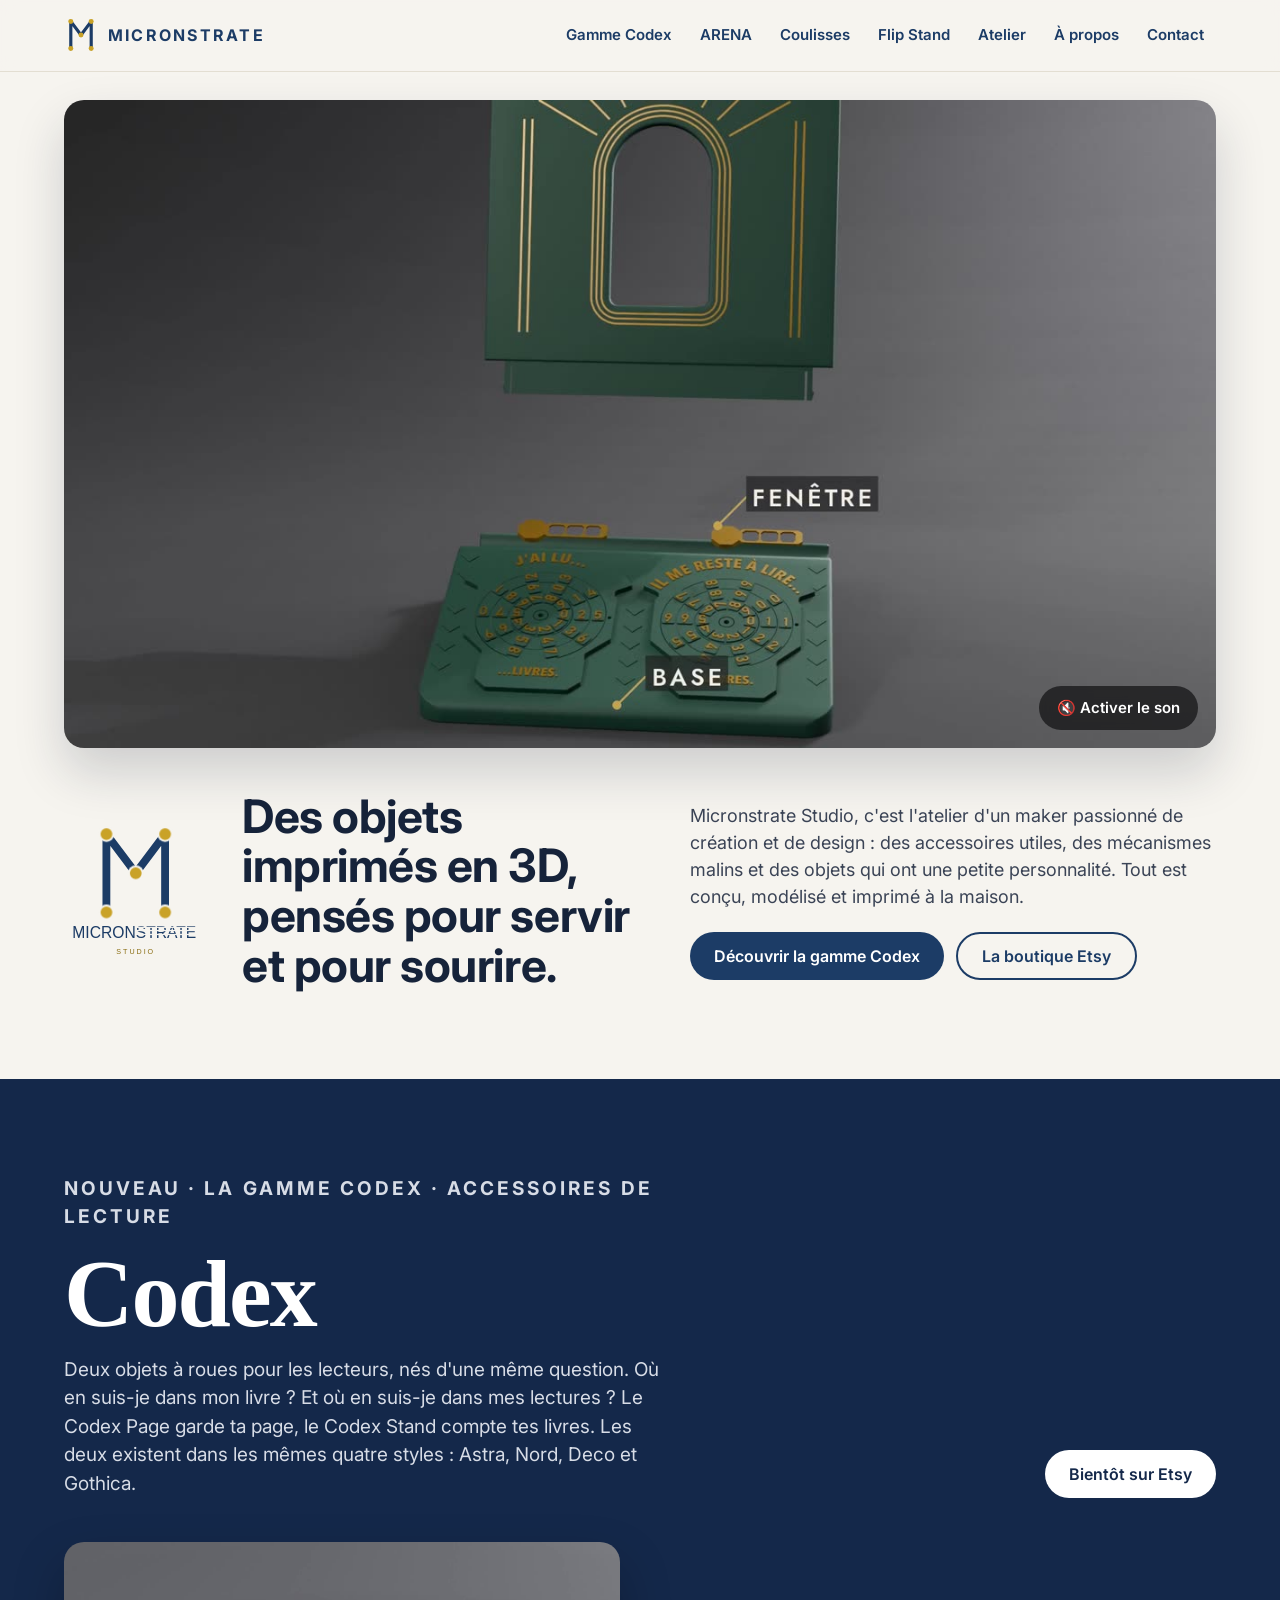
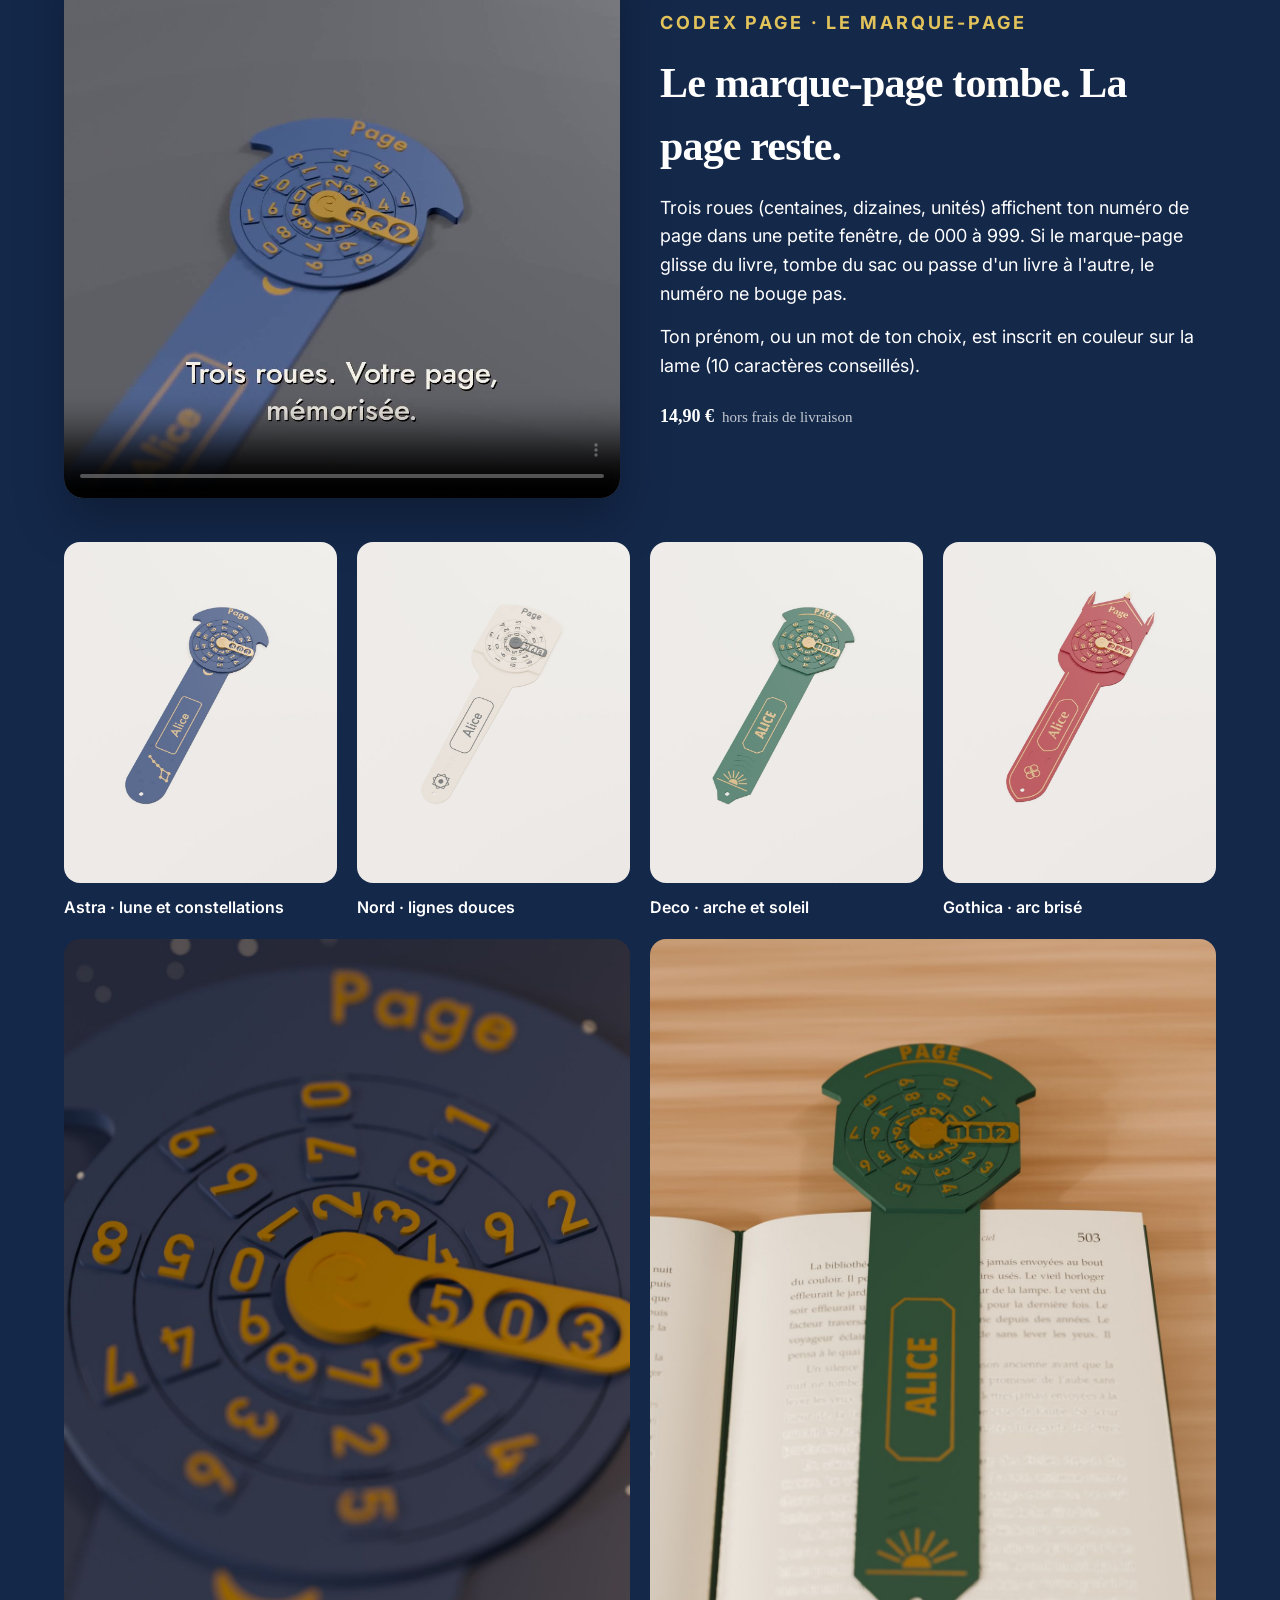
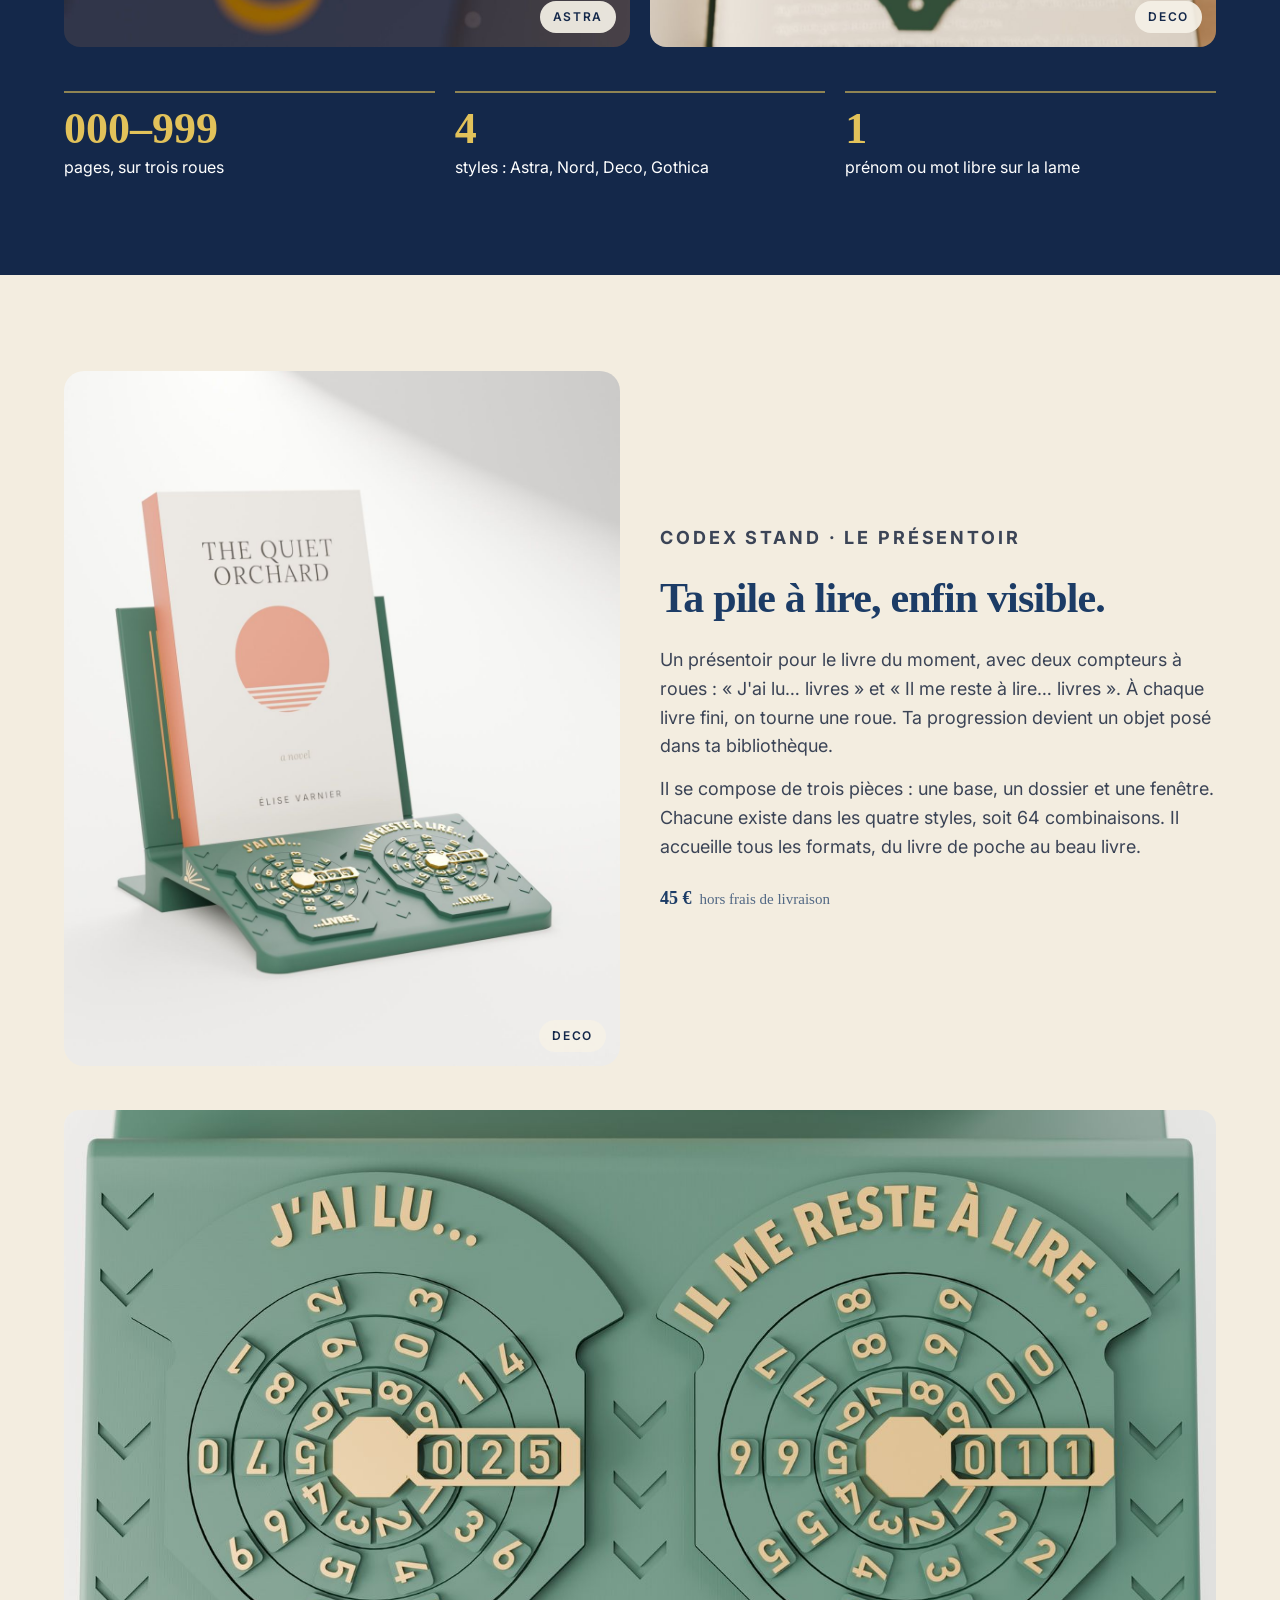
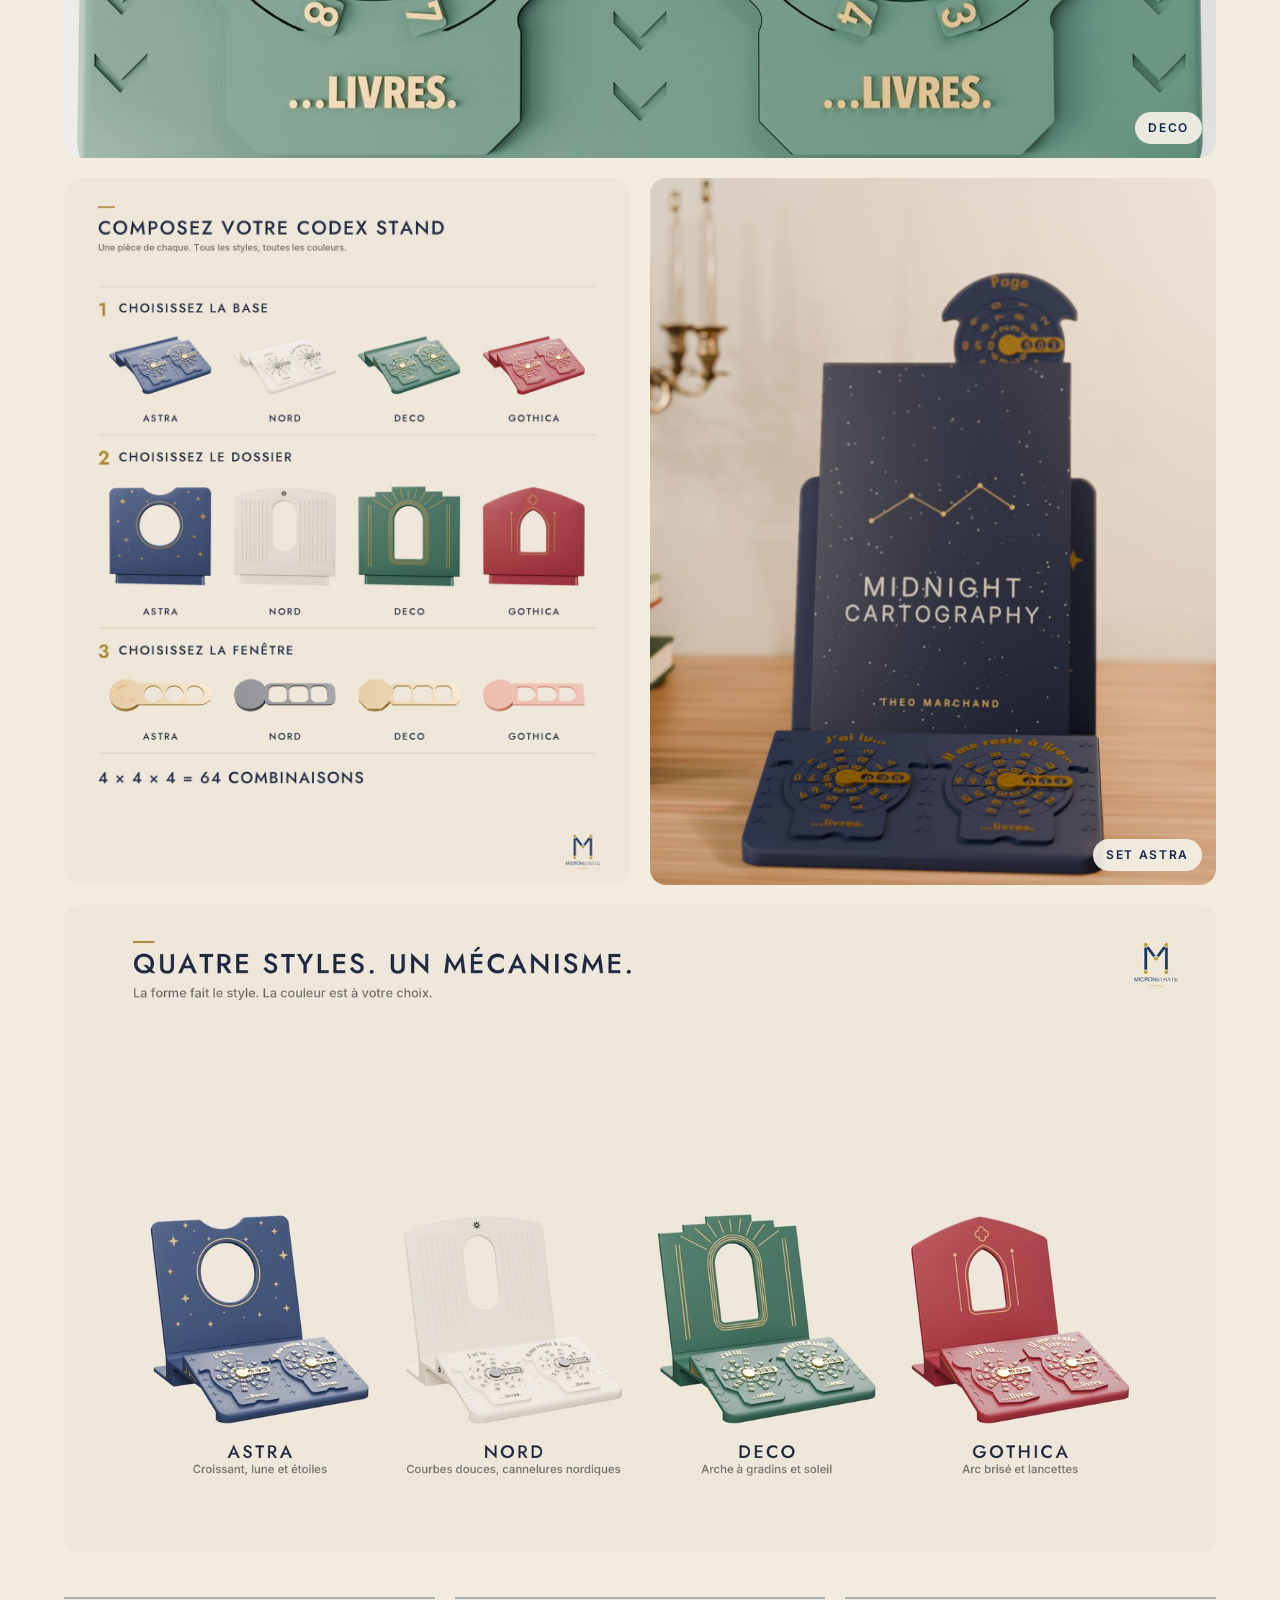
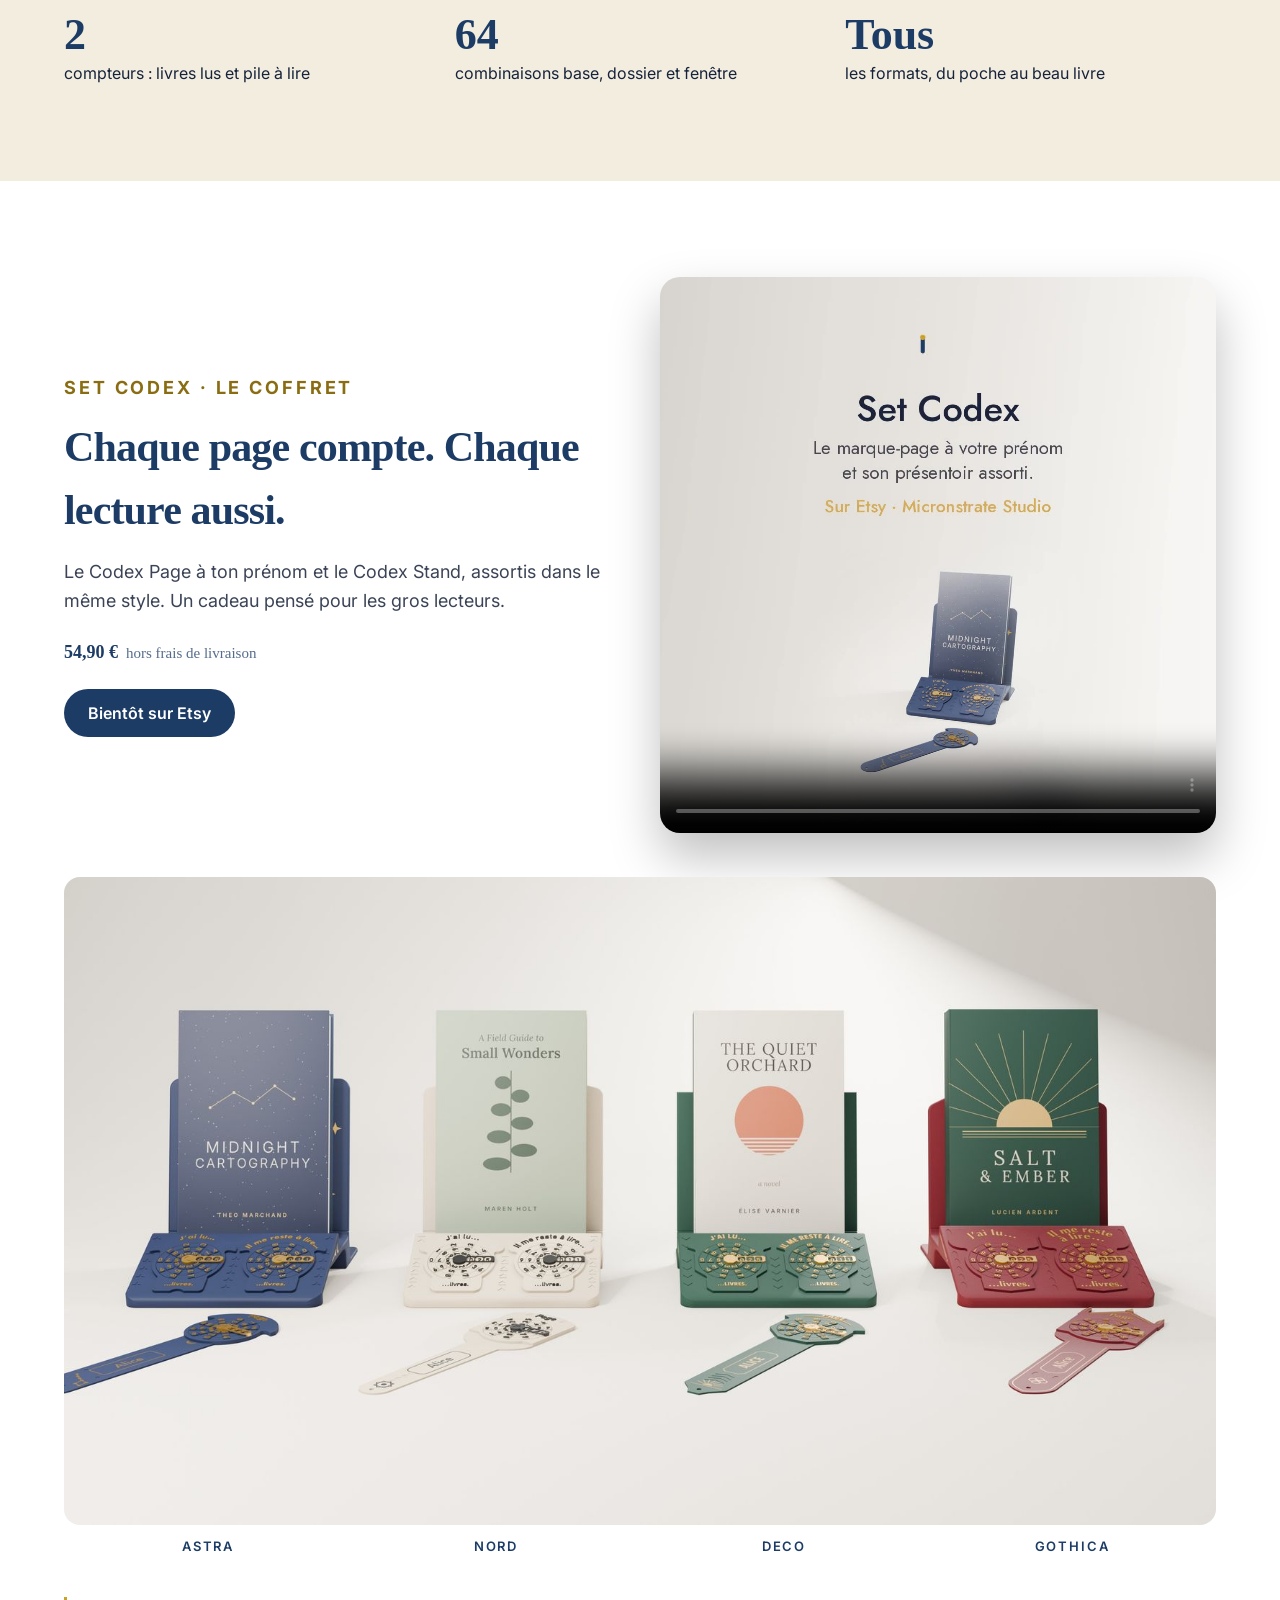
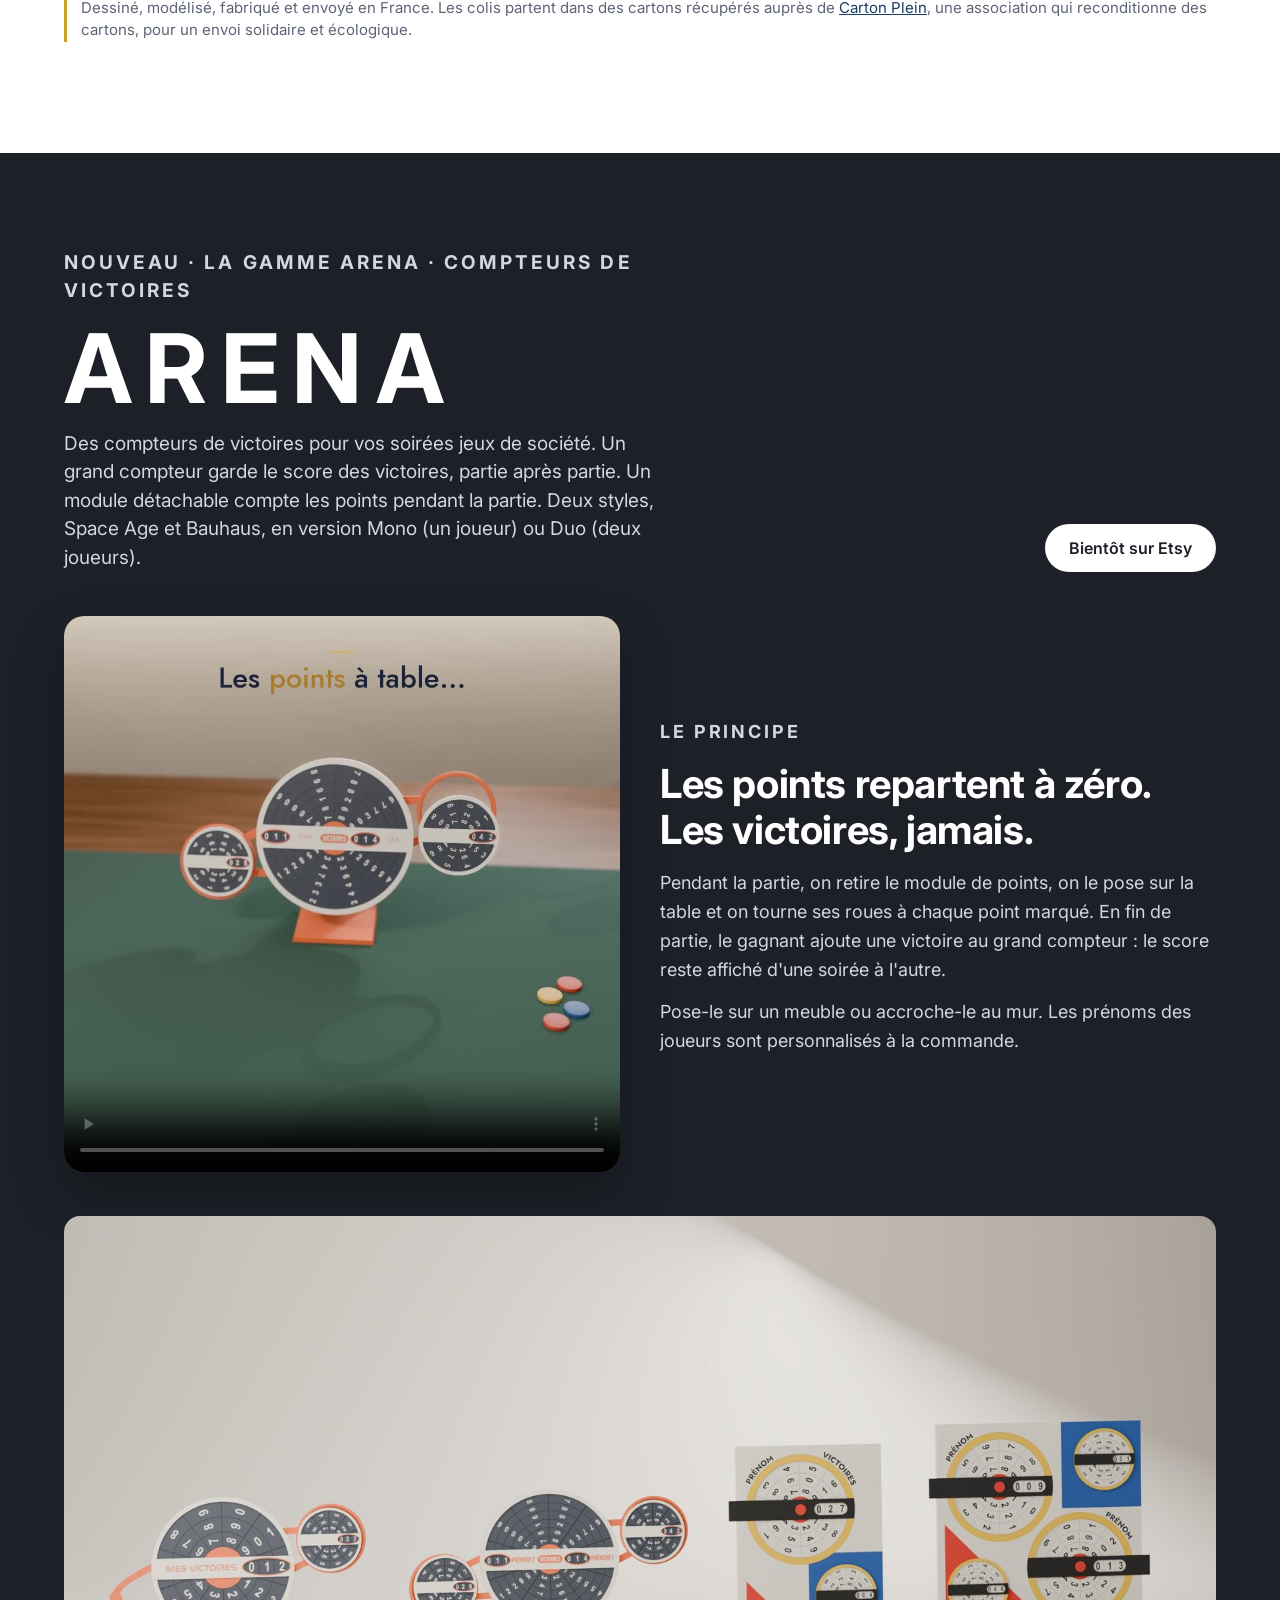
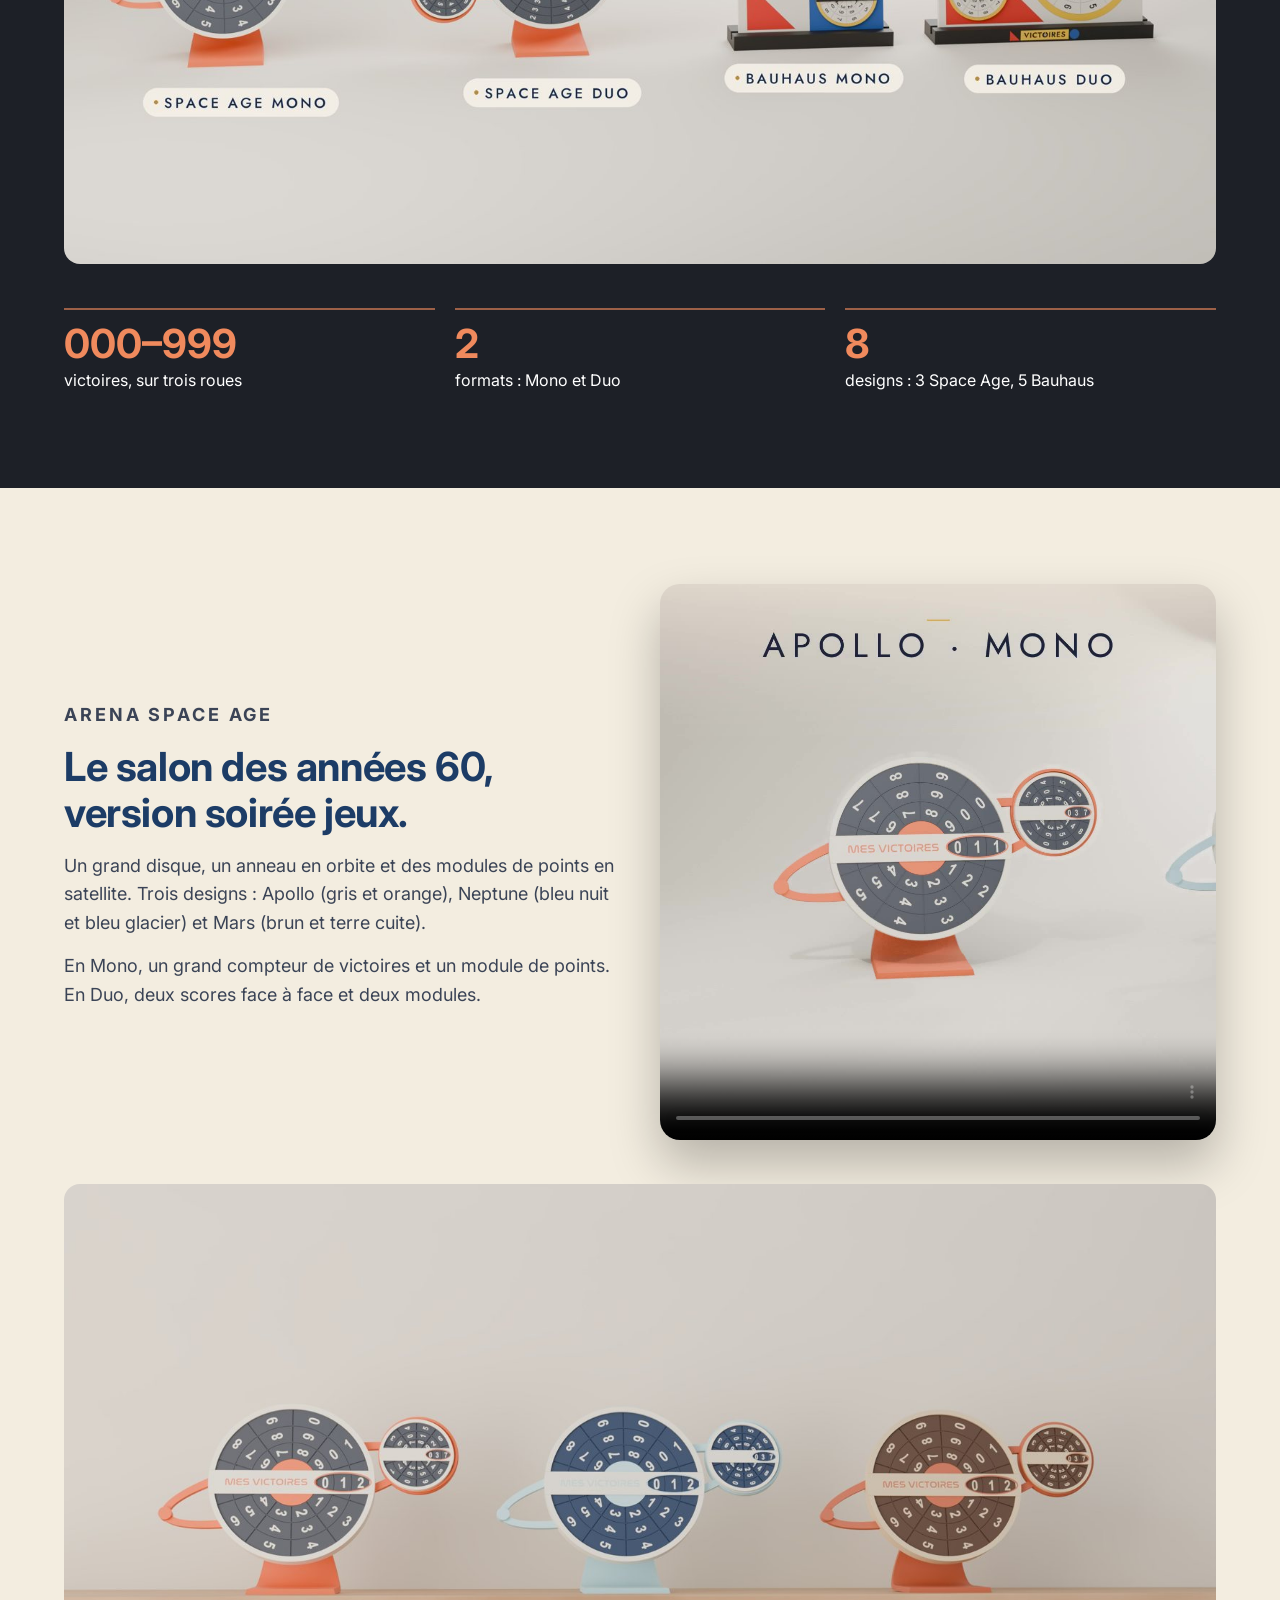
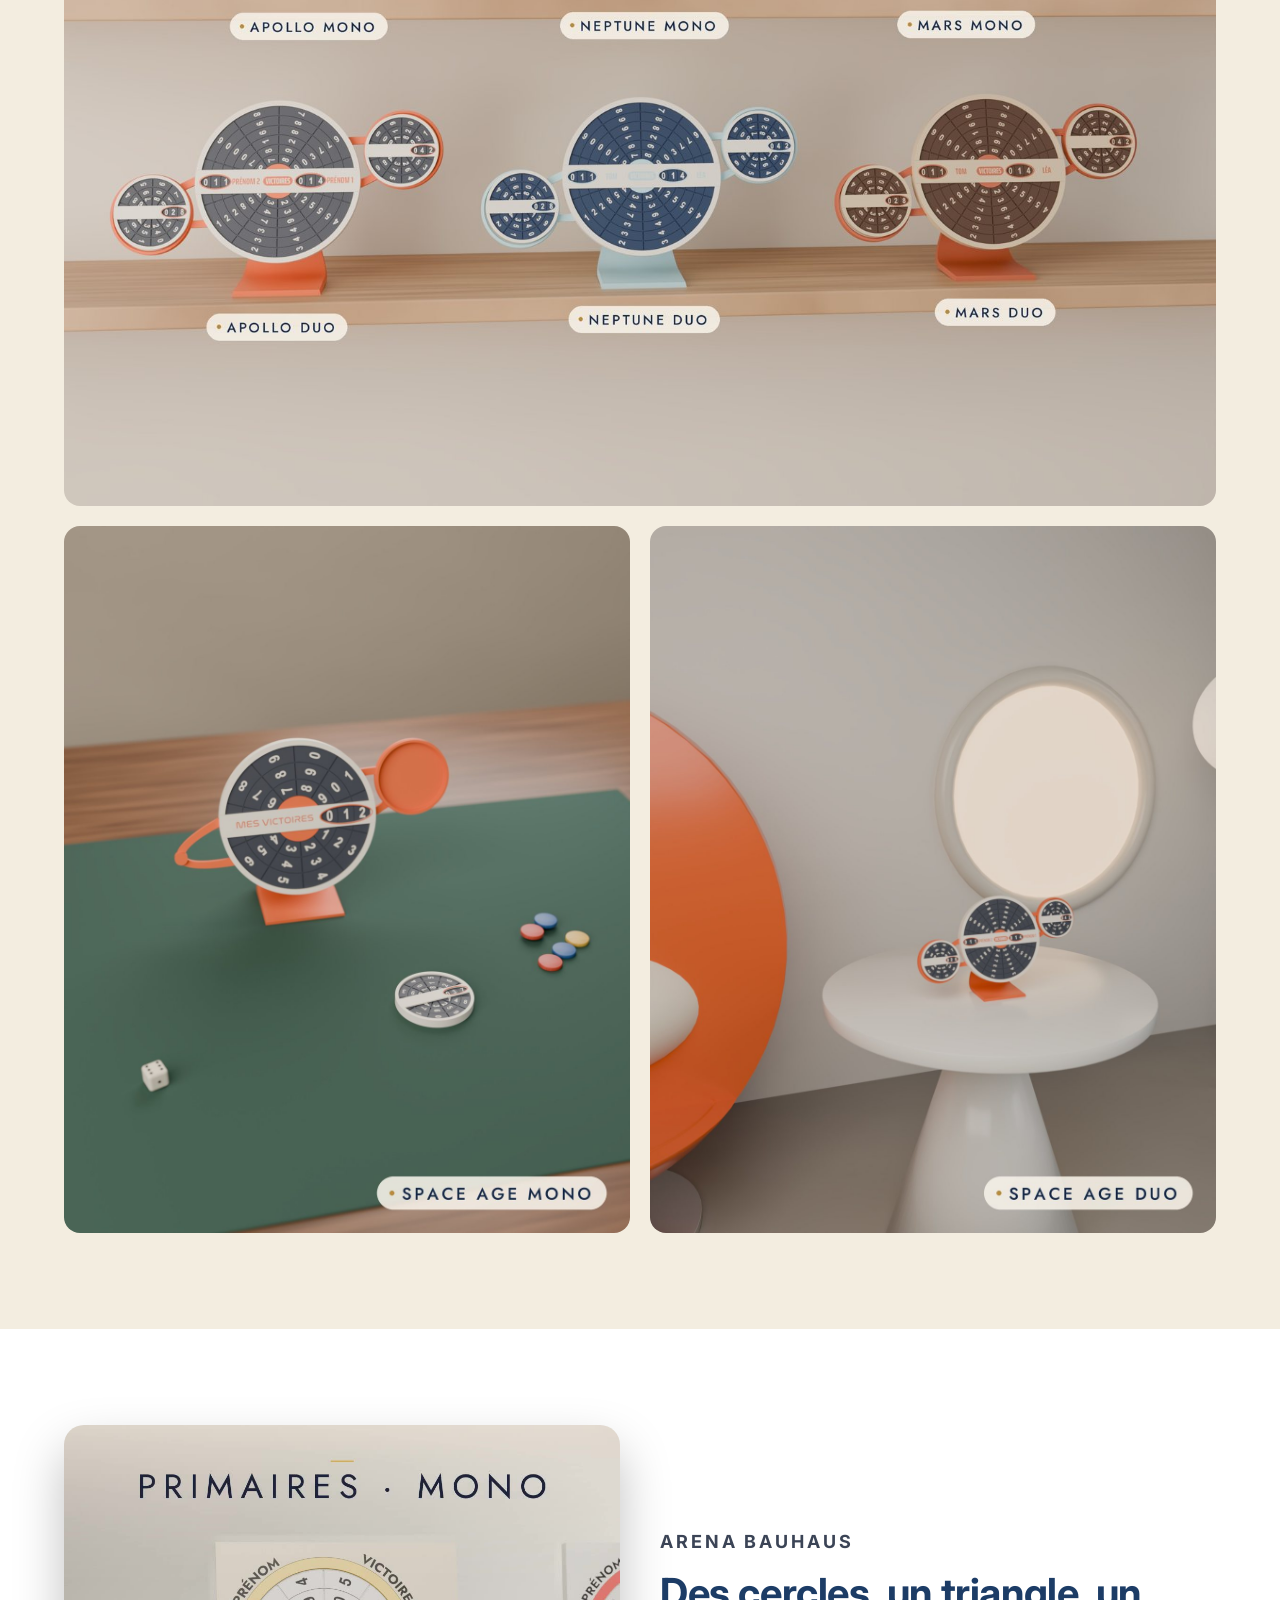
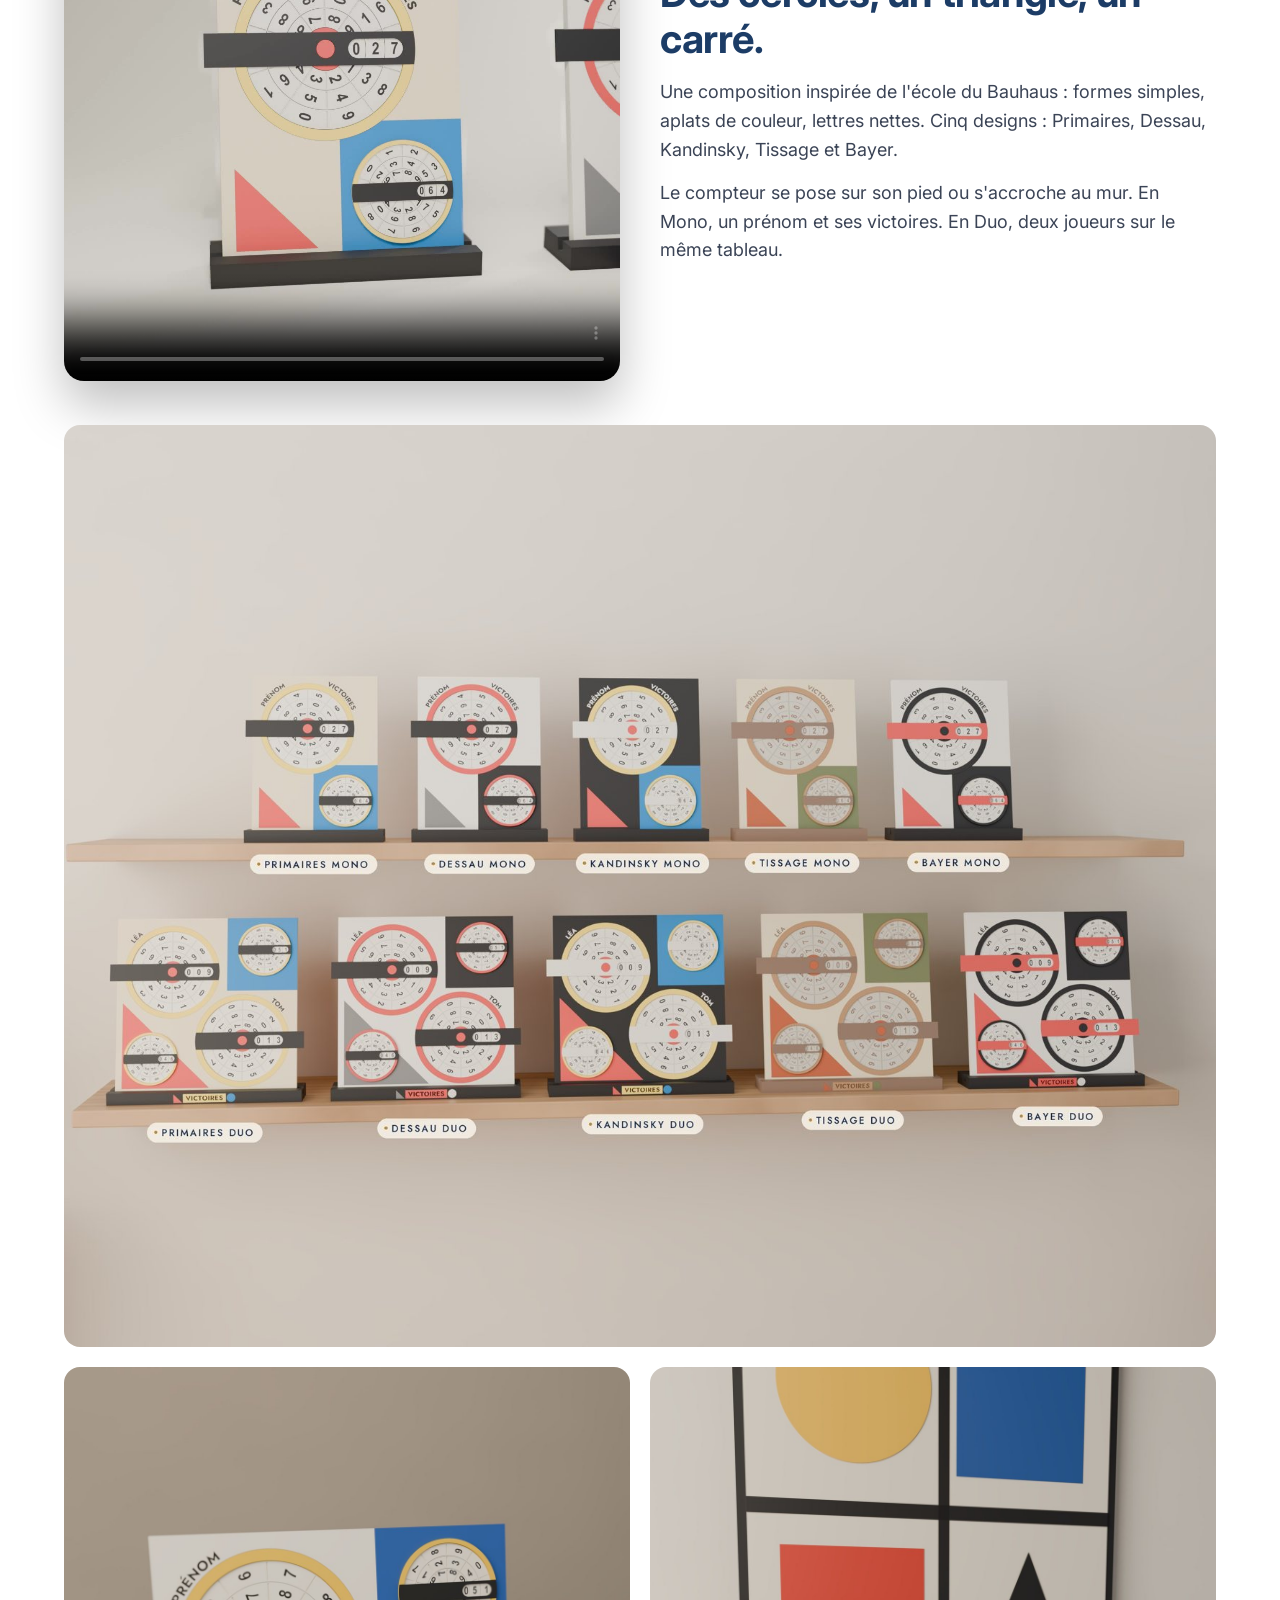
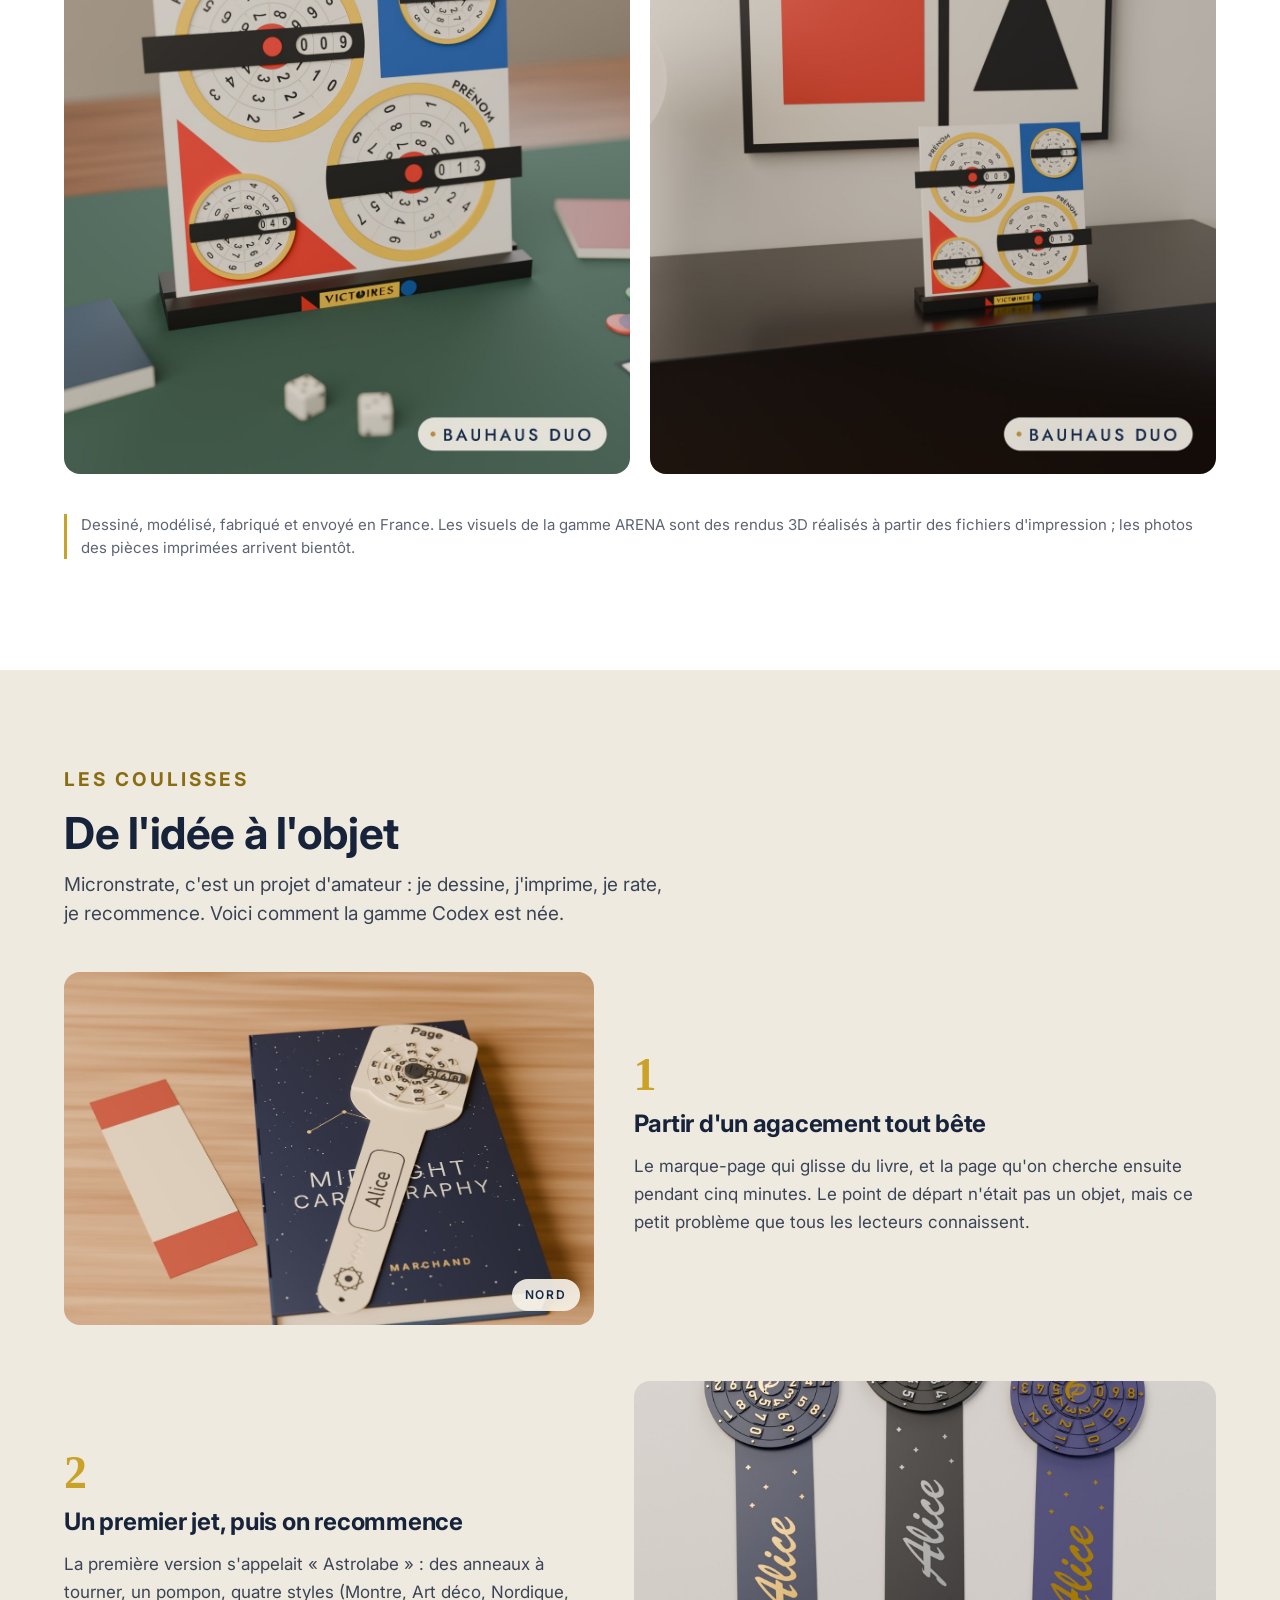
==== index.html @ 44c86ec1 "Ajout de la gamme ARENA (Space Age et Bauhaus) : vidéos, visuels de gamme Co-Authored-By: Claude Opu" ====
<!doctype html>
<html lang="fr">
<head>
<meta charset="utf-8">
<meta name="viewport" content="width=device-width, initial-scale=1">
<title>Micronstrate Studio · Objets design imprimés en 3D</title>
<meta name="description" content="Micronstrate Studio : objets design imprimés en 3D, conçus et modélisés en France. Gamme Codex (marque-page et présentoir à compteurs pour lecteurs), gamme ARENA (compteurs de victoires pour jeux de société), accessoires utiles et cadeaux personnalisés.">
<meta property="og:title" content="Micronstrate Studio">
<meta property="og:description" content="Objets design imprimés en 3D, pensés pour servir et pour sourire.">
<meta property="og:image" content="https://micronstrate.fr/img/flipstand-ferme.jpg">
<meta property="og:url" content="https://micronstrate.fr/">
<meta property="og:type" content="website">
<link rel="icon" href="favicon.svg" type="image/svg+xml">
<link rel="preconnect" href="https://fonts.googleapis.com">
<link rel="preconnect" href="https://fonts.gstatic.com" crossorigin>
<link rel="stylesheet" href="https://fonts.googleapis.com/css2?family=Doto:wght@900&family=Inter:wght@400;500;600;700&display=swap">
<style>
:root{--navy:#1c3c66;--ink:#16233a;--gold:#c9a227;--gold-ink:#8a6d12;--cream:#f6f4ef;--sand:#efeadf;--red:#c8141f;--muted:#3b4456}
*{box-sizing:border-box}
[hidden]{display:none!important}
html{scroll-behavior:smooth}
body{margin:0;background:var(--cream);color:var(--ink);font-family:Inter,system-ui,sans-serif;line-height:1.5}
img,video{max-width:100%;height:auto;display:block}
a{color:var(--navy)}
.wrap{max-width:1200px;margin:0 auto;padding:0 24px}
.dots{font-family:Doto,ui-monospace,monospace;font-weight:900;text-transform:uppercase;letter-spacing:.02em}
.eyebrow{margin:0;font-size:13px;font-weight:700;letter-spacing:.16em;text-transform:uppercase;color:var(--gold-ink)}
h1,h2,h3{margin:0;letter-spacing:-.01em}
.btn{display:inline-flex;align-items:center;justify-content:center;min-height:48px;padding:0 24px;border-radius:999px;font-weight:600;font-size:16px;text-decoration:none;transition:background .2s,color .2s}
.btn-main{background:var(--navy);color:#fff}.btn-main:hover{background:#0f2440}
.btn-line{border:2px solid var(--navy);color:var(--navy)}.btn-line:hover{background:var(--navy);color:#fff}
.btn-white{background:#fff;color:#b3121c}.btn-white:hover{background:var(--cream)}
.rounded{border-radius:20px}
/* header */
header{position:sticky;top:0;z-index:10;background:rgba(246,244,239,.92);backdrop-filter:blur(8px);border-bottom:1px solid #e3ded2}
.hdr{display:flex;align-items:center;justify-content:space-between;gap:16px;padding:14px 24px}
.brand{display:flex;align-items:center;gap:10px;text-decoration:none;color:var(--navy);font-weight:700;letter-spacing:.14em;font-size:16px}
nav{display:flex;align-items:center;gap:4px;flex-wrap:wrap}
nav a{padding:10px 12px;text-decoration:none;font-weight:600;font-size:15px}
nav a:hover{color:#0f2440;text-decoration:underline}
@media (max-width:640px){nav a.hide-sm{display:none}.brand span{display:none}}
/* hero */
.hero{padding:28px 24px 88px;display:flex;flex-direction:column;gap:44px}
.hero-video{width:100%;aspect-ratio:16/9;object-fit:cover;border-radius:24px;background:#0e1a2e;box-shadow:0 24px 50px rgba(22,35,58,.18)}
.hero-txt{display:grid;grid-template-columns:1.1fr 1fr;gap:48px;align-items:center}
.hero-title{display:flex;align-items:center;gap:28px}
.hero h1{font-size:clamp(32px,3.6vw,48px);line-height:1.08;font-weight:700}
.hero-side{display:flex;flex-direction:column;gap:22px}
.hero p{font-size:18px;color:var(--muted);margin:0}
.cta{display:flex;flex-wrap:wrap;gap:12px}
@media (max-width:860px){.hero{gap:28px;padding-top:16px}.hero-txt{grid-template-columns:1fr;gap:24px}.hero-title{flex-direction:column;align-items:flex-start;gap:16px}.hero-title svg{width:120px!important}.sound-btn{right:10px;bottom:10px;min-height:36px;padding:0 12px;font-size:13px}.hero-video{border-radius:16px}}
.hero-media{position:relative}
.sound-btn{position:absolute;right:18px;bottom:18px;min-height:44px;padding:0 18px;border:0;border-radius:999px;background:rgba(18,18,20,.72);color:#fff;font:600 15px Inter,system-ui,sans-serif;cursor:pointer;backdrop-filter:blur(6px)}
.sound-btn:hover{background:rgba(18,18,20,.9)}
/* logo animation */
@keyframes draw{to{stroke-dashoffset:0}}@keyframes pop{to{transform:scale(1);opacity:1}}@keyframes up{to{transform:none;opacity:1}}
.ms-path{stroke-dasharray:400;stroke-dashoffset:400;animation:draw 1.1s ease-in-out .2s forwards}
.ms-dot{transform:scale(0);opacity:0;transform-box:fill-box;transform-origin:center;animation:pop .3s ease-out forwards}
.ms-word{opacity:0;transform:translateY(8px);animation:up .4s ease-out forwards}
@media (prefers-reduced-motion:reduce){.ms-path,.ms-dot,.ms-word{animation:none;stroke-dashoffset:0;transform:none;opacity:1}}
/* pages */
.navy{background:#14284a;color:#fff}
.navy .eyebrow{color:#e2c25a}
.navy .lead p{color:#d7dce6}
.navy figcaption{color:#fff}
.serif{font-family:Georgia,'Times New Roman',serif;font-weight:700;letter-spacing:-.02em}
.pages-video{width:100%;aspect-ratio:16/9;object-fit:cover;border-radius:20px;background:#0e1a2e;box-shadow:0 24px 50px rgba(0,0,0,.25);margin-bottom:44px}
.grid4{display:grid;grid-template-columns:repeat(auto-fit,minmax(230px,1fr));gap:20px}
.split{display:grid;grid-template-columns:1fr 1fr;gap:20px;margin-top:20px}
.split img{width:100%;aspect-ratio:3/2;object-fit:cover;border-radius:16px}
@media (max-width:760px){.split{grid-template-columns:1fr}}
.navy .stats div{border-top-color:rgba(226,194,90,.6)}
.navy .stats .big2{font-family:Georgia,serif;font-weight:700;font-size:44px;line-height:1;color:#e2c25a}
/* sections */
section{scroll-margin-top:70px}
.red{background:var(--red);color:#fff}
.red .eyebrow{color:#fff}
.pad{padding:96px 24px}
.head-row{display:flex;flex-wrap:wrap;justify-content:space-between;align-items:flex-end;gap:24px;margin-bottom:44px}
.head-row .lead{max-width:38em;display:flex;flex-direction:column;gap:14px}
.big{font-size:clamp(56px,9vw,96px);line-height:1}
.lead p{margin:0;font-size:19px}
.grid3{display:grid;grid-template-columns:repeat(auto-fit,minmax(260px,1fr));gap:20px}
figure{margin:0;display:flex;flex-direction:column;gap:12px}
figure img{width:100%;aspect-ratio:3/2;object-fit:cover;border-radius:16px}
figcaption{font-weight:600}
.stats{display:grid;grid-template-columns:repeat(auto-fit,minmax(180px,1fr));gap:20px;margin-top:44px}
.stats div{border-top:2px solid rgba(255,255,255,.55);padding-top:14px;display:flex;flex-direction:column;gap:4px}
.stats .dots{font-size:44px;line-height:1}
.dark{background:#121214;color:#fff;text-align:center}
.dark .eyebrow{color:#ff5a5f}
.dark p{color:#c9c9cf;font-size:19px;max-width:34em;margin:0 auto}
.dark .col{display:flex;flex-direction:column;gap:28px;align-items:center}
.video{width:100%;border-radius:20px;background:#000}
/* atelier */
.sand{background:var(--sand)}
.cards{display:grid;grid-template-columns:repeat(auto-fit,minmax(240px,1fr));gap:20px}
.card{background:#fff;border-radius:18px;padding:26px;display:flex;flex-direction:column;gap:10px}
.card .tag{align-self:flex-start;font-size:12px;font-weight:700;letter-spacing:.1em;text-transform:uppercase;padding:6px 10px;border-radius:999px;background:#f3ecd6;color:var(--gold-ink)}
.card h3{font-size:20px}
.card p{margin:0;color:#4a5164}
.card .ico{width:44px;height:44px}
/* about */
.about{display:grid;grid-template-columns:1fr 1.1fr;gap:56px;align-items:center}
.about .txt{display:flex;flex-direction:column;gap:18px}
.about p{margin:0;font-size:18px;color:var(--muted);line-height:1.65}
.chips{display:flex;flex-wrap:wrap;gap:10px}
.chips span{padding:9px 15px;border-radius:999px;background:var(--cream);font-weight:600;font-size:15px}
@media (max-width:860px){.about{grid-template-columns:1fr}}
/* contact */
.contact{display:grid;grid-template-columns:1fr 1fr;gap:48px;align-items:start}
.contact .txt{display:flex;flex-direction:column;gap:18px}
.contact p{margin:0;font-size:18px;color:var(--muted)}
.links{display:flex;flex-direction:column;gap:12px}
.links a{display:grid;grid-template-columns:1fr auto;align-items:center;gap:2px 16px;background:#fff;border-radius:16px;padding:20px 22px;text-decoration:none;font-weight:600;font-size:17px;color:var(--ink);border:1.5px solid #e3ded2}
.links a:hover{border-color:var(--navy)}
.links small{grid-column:1;grid-row:2;font-weight:400;color:#5d6475;font-size:14px}
.links .note{margin:4px 2px 0;font-size:14px;color:#5d6475}
.links .note a{display:inline;padding:0;border:0;background:none;font-size:inherit;font-weight:600;color:var(--navy);text-decoration:underline}
@media (max-width:860px){.contact{grid-template-columns:1fr}}
footer{border-top:1px solid #ddd8cc;font-size:14px;color:#4a5164}
footer .wrap{display:flex;flex-wrap:wrap;justify-content:space-between;gap:12px;padding:28px 24px}
footer a{color:#4a5164}
/* gamme Codex et coulisses */
.tall img{aspect-ratio:4/5}
.duo{display:grid;grid-template-columns:1fr 1fr;gap:20px;margin-top:20px}
.duo img{width:100%;aspect-ratio:4/5;object-fit:cover;border-radius:16px}
.wide{width:100%;border-radius:16px;margin-top:20px}
.wide-wrap{margin-top:20px}.wide-wrap .wide{margin-top:0}
.sq-video{width:100%;max-width:560px;aspect-ratio:1/1;object-fit:cover;border-radius:20px;background:#0e1a2e;box-shadow:0 24px 50px rgba(0,0,0,.25)}
.vrow{display:grid;grid-template-columns:1fr 1fr;gap:40px;align-items:center;margin-bottom:44px}
.vrow p{margin:0 0 14px;font-size:18px;line-height:1.6}
.cream2{background:#f3ede0}
.cream2 .lead p,.cream2 .vrow p{color:var(--muted)}
.cream2 .stats div{border-top-color:rgba(28,60,102,.35)}
.cream2 .stats .big2{font-family:Georgia,serif;font-weight:700;font-size:44px;line-height:1;color:var(--navy)}
.steps{display:grid;gap:56px}
.step{display:grid;grid-template-columns:1fr 1.1fr;gap:40px;align-items:center}
.step:nth-child(even) .step-img{order:2}
.step img{width:100%;aspect-ratio:3/2;object-fit:cover;border-radius:16px}
.step .num{font-family:Georgia,serif;font-weight:700;font-size:46px;line-height:1;color:var(--gold)}
.step h3{font-size:24px;margin:8px 0 10px}
.step p{margin:0 0 10px;font-size:17px;line-height:1.65;color:var(--muted)}
.note{font-size:15px;color:#5d6475;border-left:3px solid var(--gold);padding-left:14px;margin-top:40px}
.lb{position:relative;display:block}
.lb::after{content:attr(data-n);position:absolute;right:14px;bottom:14px;background:rgba(246,241,232,.92);color:#14284a;font-size:12px;font-weight:600;letter-spacing:.14em;text-transform:uppercase;padding:7px 13px;border-radius:999px}
.duo .lb img,.lb img.wide{margin-top:0}
.price{font-family:Georgia,serif;font-weight:700;font-size:30px;line-height:1;margin:22px 0 0!important}
.price small{font-family:inherit;font-weight:400;font-size:15px;opacity:.75;margin-left:8px}
.names4{display:grid;grid-template-columns:repeat(4,1fr);text-align:center;margin-top:12px;font-size:13px;font-weight:600;letter-spacing:.14em;text-transform:uppercase;color:var(--navy)}
/* gamme ARENA */
.ink{background:#1d2027;color:#fff}
.ink .eyebrow{color:#f08a5d}
.ink .lead p,.ink .vrow p{color:#d4d7de}
.ink .stats div{border-top-color:rgba(240,138,93,.6)}
.ink .stats .big2{font-family:Inter,system-ui,sans-serif;font-weight:700;font-size:40px;line-height:1;color:#f08a5d}
.arena-title{font-weight:700;letter-spacing:.14em;font-size:clamp(56px,9vw,96px);line-height:1}
.arena-h{font-size:clamp(28px,3.6vw,40px);line-height:1.15;margin:10px 0 16px;font-weight:700}
.w-white{background:#fff}
.w-white .vrow p{color:var(--muted)}
@media (max-width:860px){.vrow,.step,.duo{grid-template-columns:1fr}.step:nth-child(even) .step-img{order:0}}
</style>
</head>
<body>

<header>
<div class="wrap hdr" style="padding:14px 24px">
<a class="brand" href="#accueil" aria-label="Micronstrate Studio, accueil">
<svg width="34" height="34" viewBox="110 15 120 150" aria-hidden="true"><path d="M125,150 L125,30 L170,90 L215,30 L215,150" fill="none" stroke="#1c3c66" stroke-width="14" stroke-linecap="round" stroke-linejoin="round"/><g fill="#c9a227"><circle cx="125" cy="30" r="11"/><circle cx="170" cy="90" r="11"/><circle cx="215" cy="30" r="11"/><circle cx="125" cy="150" r="11"/><circle cx="215" cy="150" r="11"/></g></svg>
<span>MICRONSTRATE</span>
</a>
<nav aria-label="Navigation principale">
<a href="#codex">Gamme Codex</a>
<a href="#arena">ARENA</a>
<a class="hide-sm" href="#coulisses">Coulisses</a>
<a href="#creations">Flip Stand</a>
<a class="hide-sm" href="#atelier">Atelier</a>
<a href="#apropos">À propos</a>
<a href="#contact">Contact</a>
</nav>
</div>
</header>

<main>
<section id="accueil" class="wrap hero">
<div class="hero-media">
<video id="heroVideo" class="video hero-video" src="img/codex-stand.mp4" poster="img/codex-stand-poster.jpg" autoplay muted loop playsinline preload="auto" aria-label="Vidéo de présentation du Codex Stand, le présentoir de lecture à compteurs"></video>
<button id="soundBtn" class="sound-btn" type="button" aria-pressed="false">🔇 Activer le son</button>
</div>
<div class="hero-txt">
<div class="hero-title"><svg viewBox="60 10 230 215" style="width:150px;height:auto;flex:none" role="img" aria-label="Logo Micronstrate Studio">
<defs><clipPath id="stclip"><text x="170" y="190" font-size="24" font-weight="500" font-family="Helvetica,Arial,sans-serif">STRATE</text></clipPath></defs>
<path class="ms-path" d="M125,150 L125,30 L170,90 L215,30 L215,150" fill="none" stroke="#1c3c66" stroke-width="12" stroke-linecap="round" stroke-linejoin="round"/>
<g class="ms-dot" style="animation-delay:1.15s"><circle cx="125" cy="30" r="12" fill="#f6f4ef"/><circle cx="125" cy="30" r="9" fill="#c9a227"/></g>
<g class="ms-dot" style="animation-delay:1.22s"><circle cx="170" cy="90" r="12" fill="#f6f4ef"/><circle cx="170" cy="90" r="9" fill="#c9a227"/></g>
<g class="ms-dot" style="animation-delay:1.29s"><circle cx="215" cy="30" r="12" fill="#f6f4ef"/><circle cx="215" cy="30" r="9" fill="#c9a227"/></g>
<g class="ms-dot" style="animation-delay:1.36s"><circle cx="125" cy="150" r="12" fill="#f6f4ef"/><circle cx="125" cy="150" r="9" fill="#c9a227"/></g>
<g class="ms-dot" style="animation-delay:1.43s"><circle cx="215" cy="150" r="12" fill="#f6f4ef"/><circle cx="215" cy="150" r="9" fill="#c9a227"/></g>
<g class="ms-word" style="animation-delay:1.5s">
<text x="170" y="190" text-anchor="end" font-size="24" font-weight="500" fill="#1c3c66" font-family="Helvetica,Arial,sans-serif">MICRON</text>
<g clip-path="url(#stclip)" fill="#1c3c66"><rect x="170" y="170" width="100" height="2"/><rect x="170" y="174" width="100" height="3"/><rect x="170" y="179" width="100" height="4"/><rect x="170" y="185" width="100" height="5"/></g>
</g>
<text class="ms-word" x="170" y="214" text-anchor="middle" font-size="11" fill="#8a6d12" letter-spacing="3" font-family="Helvetica,Arial,sans-serif" style="animation-delay:1.8s">STUDIO</text>
</svg>
<h1>Des objets imprimés en 3D, pensés pour servir et pour sourire.</h1></div>
<div class="hero-side"><p>Micronstrate Studio, c'est l'atelier d'un maker passionné de création et de design : des accessoires utiles, des mécanismes malins et des objets qui ont une petite personnalité. Tout est conçu, modélisé et imprimé à la maison.</p>
<div class="cta">
<a class="btn btn-main" href="#codex">Découvrir la gamme Codex</a>
<a class="btn btn-line" href="https://micronstratestudio.etsy.com">La boutique Etsy</a>
</div></div>
</div>
</section>

<section id="codex" class="navy">
<div class="wrap pad">
<div class="head-row">
<div class="lead">
<p class="eyebrow">Nouveau · La gamme Codex · Accessoires de lecture</p>
<h2 class="serif big">Codex</h2>
<p>Deux objets à roues pour les lecteurs, nés d'une même question. Où en suis-je dans mon livre ? Et où en suis-je dans mes lectures ? Le Codex Page garde ta page, le Codex Stand compte tes livres. Les deux existent dans les mêmes quatre styles : Astra, Nord, Deco et Gothica.</p>
</div>
<a class="btn btn-white" style="color:#14284a" href="https://micronstratestudio.etsy.com">Bientôt sur Etsy</a>
</div>

<div class="vrow">
<video class="sq-video" src="img/codex-page.mp4" poster="img/codex-page-poster.jpg" controls muted playsinline preload="metadata" aria-label="Vidéo de présentation du Codex Page"></video>
<div>
<p class="eyebrow">Codex Page · le marque-page</p>
<h3 class="serif" style="font-size:clamp(30px,4vw,42px);margin:10px 0 16px">Le marque-page tombe. La page reste.</h3>
<p>Trois roues (centaines, dizaines, unités) affichent ton numéro de page dans une petite fenêtre, de 000 à 999. Si le marque-page glisse du livre, tombe du sac ou passe d'un livre à l'autre, le numéro ne bouge pas.</p>
<p>Ton prénom, ou un mot de ton choix, est inscrit en couleur sur la lame (10 caractères conseillés).</p>
<p class="price">14,90 €<small>hors frais de livraison</small></p>
</div>
</div>
<div class="grid4 tall">
<figure><img src="img/codex-page-astra-seul.jpg" width="900" height="1125" loading="lazy" alt="Codex Page style Astra, bleu nuit et or, lune et constellation"><figcaption>Astra · lune et constellations</figcaption></figure>
<figure><img src="img/codex-page-nord-seul.jpg" width="900" height="1125" loading="lazy" alt="Codex Page style Nord, sable et anthracite"><figcaption>Nord · lignes douces</figcaption></figure>
<figure><img src="img/codex-page-deco-seul.jpg" width="900" height="1125" loading="lazy" alt="Codex Page style Deco, vert sapin et or, soleil Art déco"><figcaption>Deco · arche et soleil</figcaption></figure>
<figure><img src="img/codex-page-gothica-seul.jpg" width="900" height="1125" loading="lazy" alt="Codex Page style Gothica, bordeaux et or, quadrilobe gothique"><figcaption>Gothica · arc brisé</figcaption></figure>
</div>
<div class="duo">
<span class="lb" data-n="Astra"><img src="img/codex-page-fenetre.jpg" width="1200" height="1500" loading="lazy" alt="Gros plan sur la fenêtre du Codex Page qui affiche la page 503"></span>
<span class="lb" data-n="Deco"><img src="img/codex-page-livre.jpg" width="1200" height="1500" loading="lazy" alt="Codex Page Deco posé dans un livre ouvert à la page 503"></span>
</div>
<div class="stats">
<div><span class="big2">000–999</span><span>pages, sur trois roues</span></div>
<div><span class="big2">4</span><span>styles : Astra, Nord, Deco, Gothica</span></div>
<div><span class="big2">1</span><span>prénom ou mot libre sur la lame</span></div>
</div>
</div>
</section>

<section id="codex-stand" class="cream2">
<div class="wrap pad">
<div class="vrow">
<span class="lb" data-n="Deco"><img class="rounded" src="img/codex-stand.jpg" width="1200" height="1500" loading="lazy" alt="Codex Stand style Astra avec un livre posé, deux cadrans à roues sur la base"></span>
<div>
<p class="eyebrow">Codex Stand · le présentoir</p>
<h3 class="serif" style="font-size:clamp(30px,4vw,42px);margin:10px 0 16px;color:var(--navy)">Ta pile à lire, enfin visible.</h3>
<p>Un présentoir pour le livre du moment, avec deux compteurs à roues : « J'ai lu… livres » et « Il me reste à lire… livres ». À chaque livre fini, on tourne une roue. Ta progression devient un objet posé dans ta bibliothèque.</p>
<p>Il se compose de trois pièces : une base, un dossier et une fenêtre. Chacune existe dans les quatre styles, soit 64 combinaisons. Il accueille tous les formats, du livre de poche au beau livre.</p>
<p class="price" style="color:var(--navy)">45 €<small>hors frais de livraison</small></p>
</div>
</div>
<span class="lb wide-wrap" data-n="Deco"><img class="wide" src="img/codex-stand-compteurs.jpg" width="1600" height="1600" loading="lazy" alt="Gros plan sur les deux compteurs du Codex Stand : 025 livres lus, 011 livres à lire" style="aspect-ratio:16/9;object-fit:cover"></span>
<div class="duo">
<img src="img/codex-stand-composer.jpg" width="1200" height="1500" loading="lazy" alt="Infographie : choisir la base, le dossier et la fenêtre parmi quatre styles">
<span class="lb" data-n="Set Astra"><img src="img/set-codex-livre.jpg" width="1200" height="1500" loading="lazy" alt="Le Codex Page dépasse du livre posé sur le Codex Stand"></span>
</div>
<img class="wide" src="img/codex-stand-styles.jpg" width="1600" height="900" loading="lazy" alt="Les quatre styles du Codex Stand : Astra, Nord, Deco, Gothica">
<div class="stats">
<div><span class="big2">2</span><span>compteurs : livres lus et pile à lire</span></div>
<div><span class="big2">64</span><span>combinaisons base, dossier et fenêtre</span></div>
<div><span class="big2">Tous</span><span>les formats, du poche au beau livre</span></div>
</div>
</div>
</section>

<section id="set-codex" style="background:#fff">
<div class="wrap pad">
<div class="vrow">
<div>
<p class="eyebrow">Set Codex · le coffret</p>
<h3 class="serif" style="font-size:clamp(30px,4vw,42px);margin:10px 0 16px;color:var(--navy)">Chaque page compte. Chaque lecture aussi.</h3>
<p style="color:var(--muted)">Le Codex Page à ton prénom et le Codex Stand, assortis dans le même style. Un cadeau pensé pour les gros lecteurs.</p>
<p class="price" style="color:var(--navy)">54,90 €<small>hors frais de livraison</small></p>
<div class="cta" style="margin-top:22px"><a class="btn btn-main" href="https://micronstratestudio.etsy.com">Bientôt sur Etsy</a></div>
</div>
<video class="sq-video" src="img/set-codex.mp4" poster="img/set-codex-poster.jpg" controls muted playsinline preload="metadata" aria-label="Vidéo de présentation du Set Codex"></video>
</div>
<img class="wide" src="img/set-codex-4-styles.jpg" width="1600" height="900" loading="lazy" alt="Les quatre Set Codex alignés : Astra, Nord, Deco, Gothica">
<div class="names4"><span>Astra</span><span>Nord</span><span>Deco</span><span>Gothica</span></div>
<p class="note">Dessiné, modélisé, fabriqué et envoyé en France. Les colis partent dans des cartons récupérés auprès de <a href="https://cartonplein.org" target="_blank" rel="noopener">Carton Plein</a>, une association qui reconditionne des cartons, pour un envoi solidaire et écologique.</p>
</div>
</section>

<section id="arena" class="ink">
<div class="wrap pad">
<div class="head-row">
<div class="lead">
<p class="eyebrow">Nouveau · La gamme ARENA · Compteurs de victoires</p>
<h2 class="arena-title">ARENA</h2>
<p>Des compteurs de victoires pour vos soirées jeux de société. Un grand compteur garde le score des victoires, partie après partie. Un module détachable compte les points pendant la partie. Deux styles, Space Age et Bauhaus, en version Mono (un joueur) ou Duo (deux joueurs).</p>
</div>
<a class="btn btn-white" style="color:#1d2027" href="https://micronstratestudio.etsy.com">Bientôt sur Etsy</a>
</div>
<div class="vrow">
<video class="sq-video" src="img/arena.mp4" poster="img/arena-poster.jpg" controls muted playsinline preload="metadata" aria-label="Vidéo de présentation de la gamme ARENA"></video>
<div>
<p class="eyebrow">Le principe</p>
<h3 class="arena-h">Les points repartent à zéro. Les victoires, jamais.</h3>
<p>Pendant la partie, on retire le module de points, on le pose sur la table et on tourne ses roues à chaque point marqué. En fin de partie, le gagnant ajoute une victoire au grand compteur : le score reste affiché d'une soirée à l'autre.</p>
<p>Pose-le sur un meuble ou accroche-le au mur. Les prénoms des joueurs sont personnalisés à la commande.</p>
</div>
</div>
<img class="wide" src="img/arena-collection.jpg" width="1600" height="900" loading="lazy" alt="Les quatre compteurs ARENA : Space Age Mono, Space Age Duo, Bauhaus Mono et Bauhaus Duo">
<div class="stats">
<div><span class="big2">000–999</span><span>victoires, sur trois roues</span></div>
<div><span class="big2">2</span><span>formats : Mono et Duo</span></div>
<div><span class="big2">8</span><span>designs : 3 Space Age, 5 Bauhaus</span></div>
</div>
</div>
</section>

<section id="arena-space-age" class="cream2">
<div class="wrap pad">
<div class="vrow">
<div>
<p class="eyebrow">ARENA Space Age</p>
<h3 class="arena-h" style="color:var(--navy)">Le salon des années 60, version soirée jeux.</h3>
<p>Un grand disque, un anneau en orbite et des modules de points en satellite. Trois designs : Apollo (gris et orange), Neptune (bleu nuit et bleu glacier) et Mars (brun et terre cuite).</p>
<p>En Mono, un grand compteur de victoires et un module de points. En Duo, deux scores face à face et deux modules.</p>
</div>
<video class="sq-video" src="img/arena-space-age.mp4" poster="img/arena-space-age-poster.jpg" controls muted playsinline preload="metadata" aria-label="Vidéo de la gamme ARENA Space Age : Apollo, Neptune et Mars"></video>
</div>
<img class="wide" src="img/arena-space-age-gamme.jpg" width="1600" height="1280" loading="lazy" alt="Les six compteurs Space Age sur deux étagères : Apollo, Neptune et Mars, en Mono et en Duo">
<div class="duo">
<img src="img/arena-space-age-module.jpg" width="1200" height="1500" loading="lazy" alt="Space Age Mono sur une table de jeu, son module de points posé à côté des jetons">
<img src="img/arena-space-age-inspiration.jpg" width="1200" height="1500" loading="lazy" alt="Space Age Duo dans un salon de style Space Age, fauteuil orange et miroir rond">
</div>
</div>
</section>

<section id="arena-bauhaus" class="w-white">
<div class="wrap pad">
<div class="vrow">
<video class="sq-video" src="img/arena-bauhaus.mp4" poster="img/arena-bauhaus-poster.jpg" controls muted playsinline preload="metadata" aria-label="Vidéo de la gamme ARENA Bauhaus : Primaires, Dessau, Kandinsky, Tissage et Bayer"></video>
<div>
<p class="eyebrow">ARENA Bauhaus</p>
<h3 class="arena-h" style="color:var(--navy)">Des cercles, un triangle, un carré.</h3>
<p>Une composition inspirée de l'école du Bauhaus : formes simples, aplats de couleur, lettres nettes. Cinq designs : Primaires, Dessau, Kandinsky, Tissage et Bayer.</p>
<p>Le compteur se pose sur son pied ou s'accroche au mur. En Mono, un prénom et ses victoires. En Duo, deux joueurs sur le même tableau.</p>
</div>
</div>
<img class="wide" src="img/arena-bauhaus-gamme.jpg" width="1600" height="1280" loading="lazy" alt="Les dix compteurs Bauhaus sur deux étagères : Primaires, Dessau, Kandinsky, Tissage et Bayer, en Mono et en Duo">
<div class="duo">
<img src="img/arena-bauhaus-jeu.jpg" width="1200" height="1500" loading="lazy" alt="Bauhaus Duo sur une table de jeu avec des dés et des cartes">
<img src="img/arena-bauhaus-inspiration.jpg" width="1200" height="1500" loading="lazy" alt="Bauhaus Duo posé sous un tableau de style Bauhaus : cercle jaune, carré rouge, triangle noir">
</div>
<p class="note">Dessiné, modélisé, fabriqué et envoyé en France. Les visuels de la gamme ARENA sont des rendus 3D réalisés à partir des fichiers d'impression ; les photos des pièces imprimées arrivent bientôt.</p>
</div>
</section>

<section id="coulisses" class="sand">
<div class="wrap pad">
<div class="head-row">
<div class="lead">
<p class="eyebrow">Les coulisses</p>
<h2 style="font-size:clamp(32px,4vw,44px);line-height:1.1">De l'idée à l'objet</h2>
<p style="color:var(--muted)">Micronstrate, c'est un projet d'amateur : je dessine, j'imprime, je rate, je recommence. Voici comment la gamme Codex est née.</p>
</div>
</div>
<div class="steps">
<div class="step"><div class="step-img"><span class="lb" data-n="Nord"><img src="img/codex-page-tombe.jpg" width="1200" height="1500" loading="lazy" alt="Un marque-page classique tombé à côté du Codex Page" style="aspect-ratio:3/2"></span></div>
<div><span class="num">1</span><h3>Partir d'un agacement tout bête</h3><p>Le marque-page qui glisse du livre, et la page qu'on cherche ensuite pendant cinq minutes. Le point de départ n'était pas un objet, mais ce petit problème que tous les lecteurs connaissent.</p></div></div>
<div class="step"><div class="step-img"><span class="lb" data-n="Ancien design Astrolabe"><img src="img/atelier-premier-jet.jpg" width="1600" height="1066" loading="lazy" alt="Le premier marque-page à anneaux, en trois coloris, avec un pompon"></span></div>
<div><span class="num">2</span><h3>Un premier jet, puis on recommence</h3><p>La première version s'appelait « Astrolabe » : des anneaux à tourner, un pompon, quatre styles (Montre, Art déco, Nordique, Astral). Elle a ensuite été repensée pour former une vraie gamme avec un présentoir : une fenêtre qui affiche le numéro, et quatre styles communs aux deux objets.</p></div></div>
<div class="step"><div class="step-img"><img src="img/atelier-essais-polices.jpg" width="1200" height="799" loading="lazy" alt="Comparatif de quatre polices cursives sur le prénom Margot, les traits trop fins surlignés en rouge"></div>
<div><span class="num">3</span><h3>Tester ce que l'imprimante sait faire</h3><p>Un prénom en lettres cursives, c'est joli, mais une buse de 0,4 mm ne sait pas imprimer un trait plus fin qu'elle. J'ai donc mesuré, police par police, la part des traits trop fins (en rouge) avant de choisir.</p></div></div>
<div class="step"><div class="step-img"><span class="lb" data-n="Deco"><img src="img/atelier-modelisation.jpg" width="1600" height="1066" loading="lazy" alt="Vue éclatée du Codex Stand : dossier, base et fenêtres" style="object-fit:contain;background:#efe6d8"></span></div>
<div><span class="num">4</span><h3>Modéliser chaque pièce</h3><p>Tout est dessiné dans Fusion 360, pièce par pièce : la base, le dossier, les fenêtres, chaque roue et chaque chiffre. Les filets dorés sont des pièces à part, imprimées dans une autre couleur grâce à une imprimante multicolore.</p></div></div>
<div class="step"><div class="step-img"><span class="lb" data-n="Set Astra"><img src="img/set-codex-coin-lecture.jpg" width="1600" height="900" loading="lazy" alt="Le Set Codex Astra sur une table, dans un coin lecture"></span></div>
<div><span class="num">5</span><h3>Imprimer, corriger, réimprimer</h3><p>Le Codex Stand en est à sa quatrième version de prototype. La dernière s'imprime en trois plateaux, environ 13 heures de machine pour 340 g de filament. Le premier exemplaire, en Deco vert sapin et or, est en cours d'impression.</p></div></div>
</div>
<p class="note">À propos des images : les visuels de cette page sont des rendus 3D, réalisés dans Blender à partir des fichiers d'impression eux-mêmes. Les roues, les chiffres et les reliefs sont donc ceux des vrais objets. Les photos des pièces imprimées arrivent bientôt.</p>
</div>
</section>

<section id="creations" class="red">
<div class="wrap pad">
<div class="head-row">
<div class="lead">
<p class="eyebrow">Autre création · Concours MakerWorld × Nothing</p>
<h2 class="dots big">Flip Stand</h2>
<p>L'étui rigide pour Nothing Headphone (1), (1) Pro et (a) qui s'ouvre comme un livre et devient un support de téléphone. Inspiré de la cassette audio, du ghetto blaster et du design Nothing.</p>
</div>
<!-- MAKERWORLD: <a class="btn btn-white" href="LIEN_MAKERWORLD">Voir sur MakerWorld</a> -->
</div>
<div class="grid3">
<figure><img src="img/flipstand-ouvert.jpg" width="1600" height="1067" alt="Flip Stand ouvert, le casque rangé à l'intérieur"><figcaption>Un étui qui s'ouvre comme un livre</figcaption></figure>
<figure><img src="img/flipstand-support.jpg" width="1600" height="1067" alt="Flip Stand ouvert en support de téléphone"><figcaption>Un support de téléphone sur le bureau</figcaption></figure>
<figure><img src="img/flipstand-cartes.jpg" width="1600" height="1067" alt="Intérieur du Flip Stand avec deux cartes rangées derrière les coussins"><figcaption>Des cartes et des câbles rangés à l'intérieur</figcaption></figure>
</div>
<div class="stats">
<div><span class="dots">7</span><span>pièces imprimées, zéro vis</span></div>
<div><span class="dots">20</span><span>designs d'yeux</span></div>
<div><span class="dots">400</span><span>visages possibles</span></div>
<div><span class="dots">4</span><span>cartes et 2 câbles rangés</span></div>
</div>
</div>
</section>

<section class="dark">
<div class="wrap pad col" style="max-width:1000px">
<p class="eyebrow">20 yeux × 20 yeux</p>
<h2 class="dots big" style="color:#fff">400 looks</h2>
<p>Chaque œil se change en une seconde grâce aux aimants. Mélange-les, assortis-les à ton humeur, ou dessine les tiens avec le gabarit vierge.</p>
<img class="rounded" src="img/flipstand-gamme.jpg" width="1600" height="402" alt="Quatre étuis Flip Stand alignés, chacun avec des yeux différents">
<img class="rounded" src="img/flipstand-yeux.jpg" width="1600" height="914" alt="Huit designs d'yeux du Flip Stand posés sur un plateau noir">
</div>
</section>

<section id="atelier" class="sand">
<div class="wrap pad">
<div class="head-row">
<div class="lead">
<p class="eyebrow">En préparation à l'atelier</p>
<h2 style="font-size:clamp(32px,4vw,44px);line-height:1.1">Bientôt sur la boutique</h2>
<p style="color:var(--muted)">Des objets à mécanisme et des cadeaux personnalisés, dans la même famille de couleurs : bleu nuit, or et ivoire.</p>
</div>
</div>
<div class="cards">
<article class="card"><svg class="ico" viewBox="0 0 44 44" aria-hidden="true"><circle cx="22" cy="24" r="16" fill="none" stroke="#c9a227" stroke-width="3"/><path d="M22 4v6" stroke="#1c3c66" stroke-width="3" stroke-linecap="round"/><path d="M14 24h16" stroke="#1c3c66" stroke-width="3" stroke-linecap="round"/></svg><span class="tag">Personnalisé</span><h3>Médaillon guilloché</h3><p>Une décoration ronde gravée d'un prénom et d'une année, à offrir ou à suspendre.</p></article>
<article class="card"><svg class="ico" viewBox="0 0 44 44" aria-hidden="true"><rect x="6" y="6" width="32" height="32" rx="5" fill="none" stroke="#1c3c66" stroke-width="3"/><path d="M12 16h20M12 22h20M12 28h12" stroke="#c9a227" stroke-width="3" stroke-linecap="round"/></svg><span class="tag">Sur mesure</span><h3>Aide-mémoire d'électroménager</h3><p>Les programmes de ta machine sur une plaque bicolore, lisible d'un coup d'œil.</p></article>
</div>
</div>
</section>

<section id="apropos" style="background:#fff">
<div class="wrap pad about">
<img class="rounded" src="img/flipstand-eclate.jpg" width="1600" height="1067" alt="Vue éclatée des pièces du Flip Stand" style="width:100%;aspect-ratio:3/2;object-fit:cover">
<div class="txt">
<p class="eyebrow">À propos</p>
<h2 style="font-size:clamp(32px,4vw,44px);line-height:1.1">Un maker amateur, curieux de tout</h2>
<p>La création 3D n'est pas mon métier, c'est ma passion. J'apprends en autodidacte, sur mon temps libre, et je dessine des objets que j'aurais envie d'avoir chez moi.</p>
<p>Mon fil rouge : des objets pratiques, qui rendent service au quotidien, avec un vrai soin du design et souvent un petit clin d'œil. Chaque pièce est modélisée, testée et imprimée dans mon atelier, et porte le logo Micronstrate gravé dessous.</p>
<div class="chips"><span>Fusion 360</span><span>Bambu Lab P1S + AMS</span><span>Blender</span><span>Impression multicolore</span></div>
</div>
</div>
</section>

<section id="contact">
<div class="wrap pad contact">
<div class="txt">
<p class="eyebrow">Contact</p>
<h2 style="font-size:clamp(32px,4vw,44px);line-height:1.1">Une idée, une demande sur mesure ?</h2>
<p>Écris-moi pour une impression personnalisée, une couleur particulière, ou simplement pour parler design. Réponse sous quelques jours.</p>
<div class="cta"><a class="btn btn-main" href="mailto:contact@micronstrate.fr">contact@micronstrate.fr</a></div>
</div>
<div class="links">
<!-- INSTAGRAM --><a hidden href="LIEN_INSTAGRAM">Instagram<small>@micronstrate.studio · coulisses et nouveautés</small><span aria-hidden="true" style="grid-column:2;grid-row:1 / 3;font-size:20px">→</span></a>
<a href="https://micronstratestudio.etsy.com">Boutique Etsy<small>Objets prêts à offrir et personnalisés</small><span aria-hidden="true" style="grid-column:2;grid-row:1 / 3;font-size:20px">→</span></a>
<!-- MAKERWORLD --><a hidden href="LIEN_MAKERWORLD_PROFIL">MakerWorld<small>Mes modèles à imprimer soi-même</small><span aria-hidden="true" style="grid-column:2;grid-row:1 / 3;font-size:20px">→</span></a>
<p class="note">À l'ouverture de la boutique Etsy, les colis seront préparés avec des cartons de réemploi de <a href="https://cartonplein.org" target="_blank" rel="noopener">Carton Plein</a>, une structure éco-solidaire.</p>
</div>
</div>
</section>
</main>

<footer>
<div class="wrap">
<span>© 2026 Micronstrate Studio · Objets design imprimés en 3D</span>
<span><a href="mentions-legales.html">Mentions légales</a> · Fait main, couche après couche.</span>
</div>
</footer>
<script>
(function(){var v=document.getElementById('heroVideo'),b=document.getElementById('soundBtn');if(!v||!b)return;
b.addEventListener('click',function(){v.muted=!v.muted;if(!v.muted){v.play();}b.textContent=v.muted?'🔇 Activer le son':'🔊 Couper le son';b.setAttribute('aria-pressed',String(!v.muted));});})();
</script>
</body>
</html>
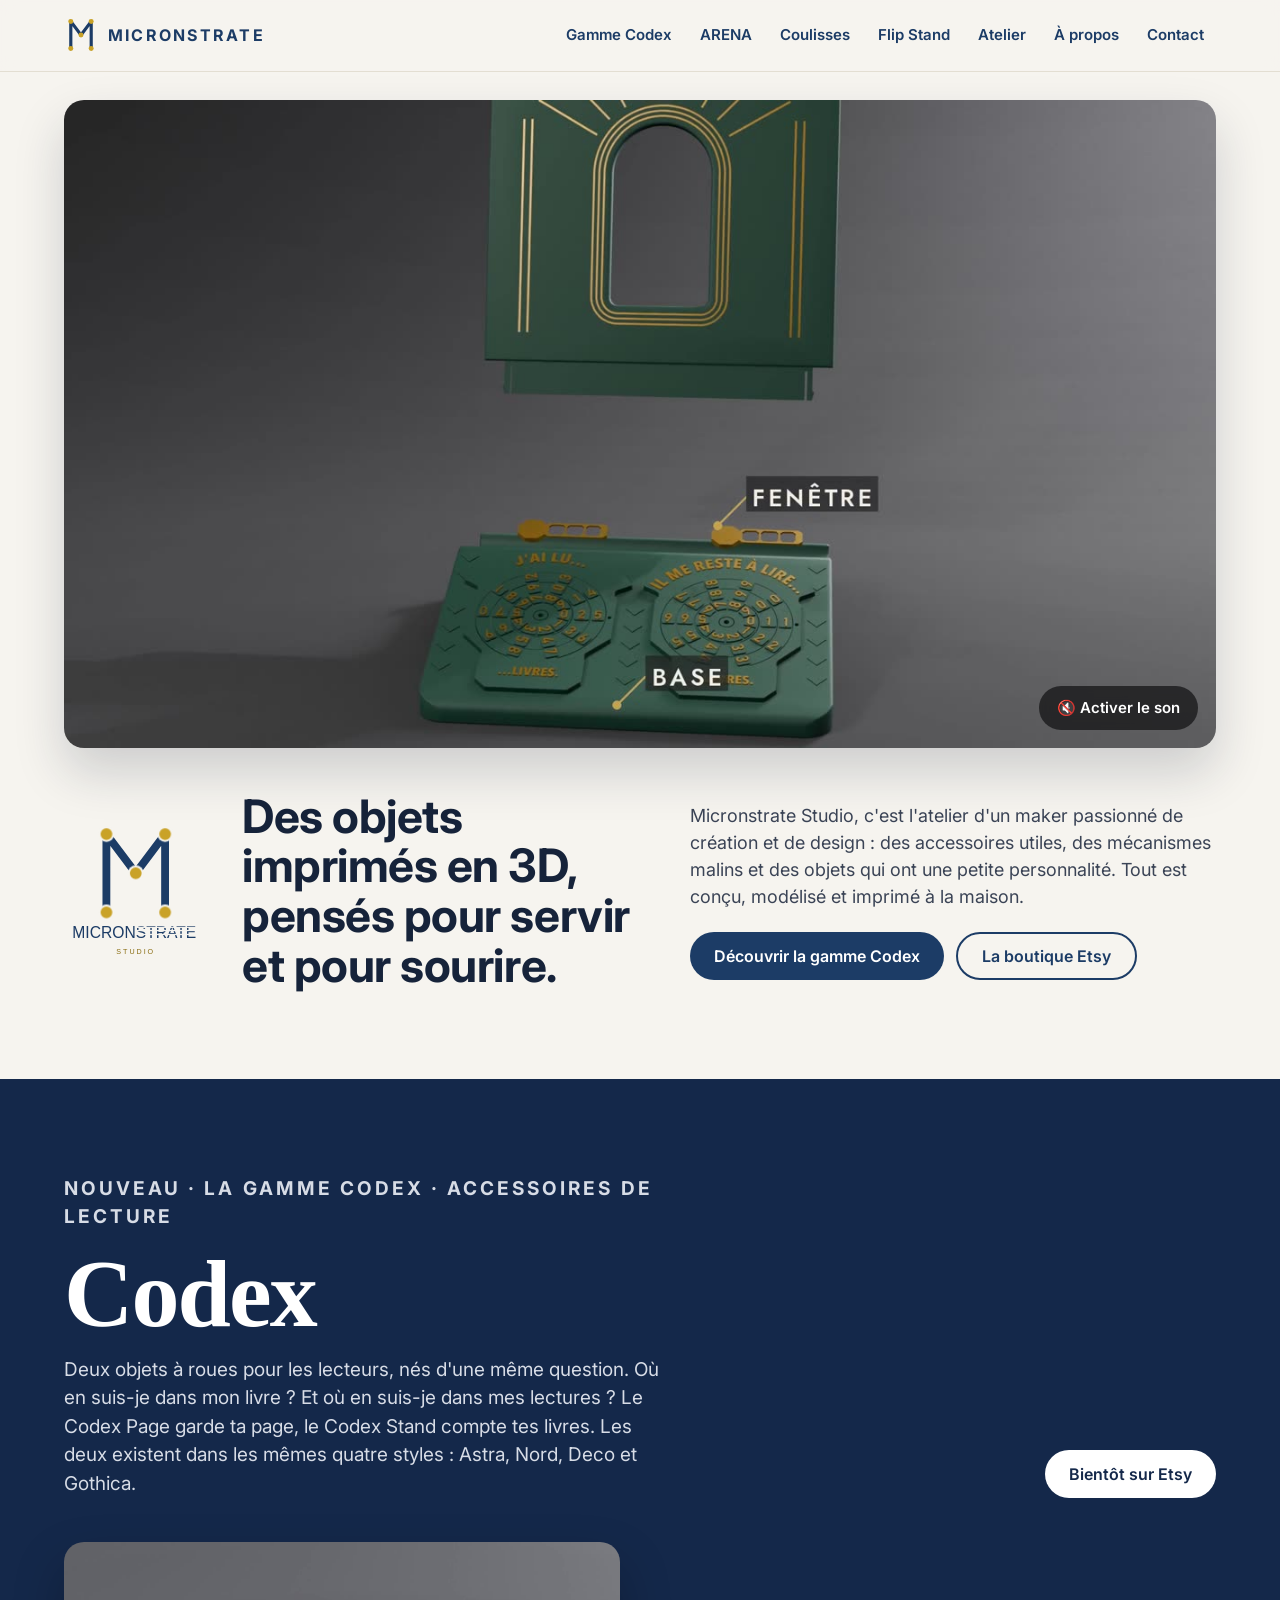
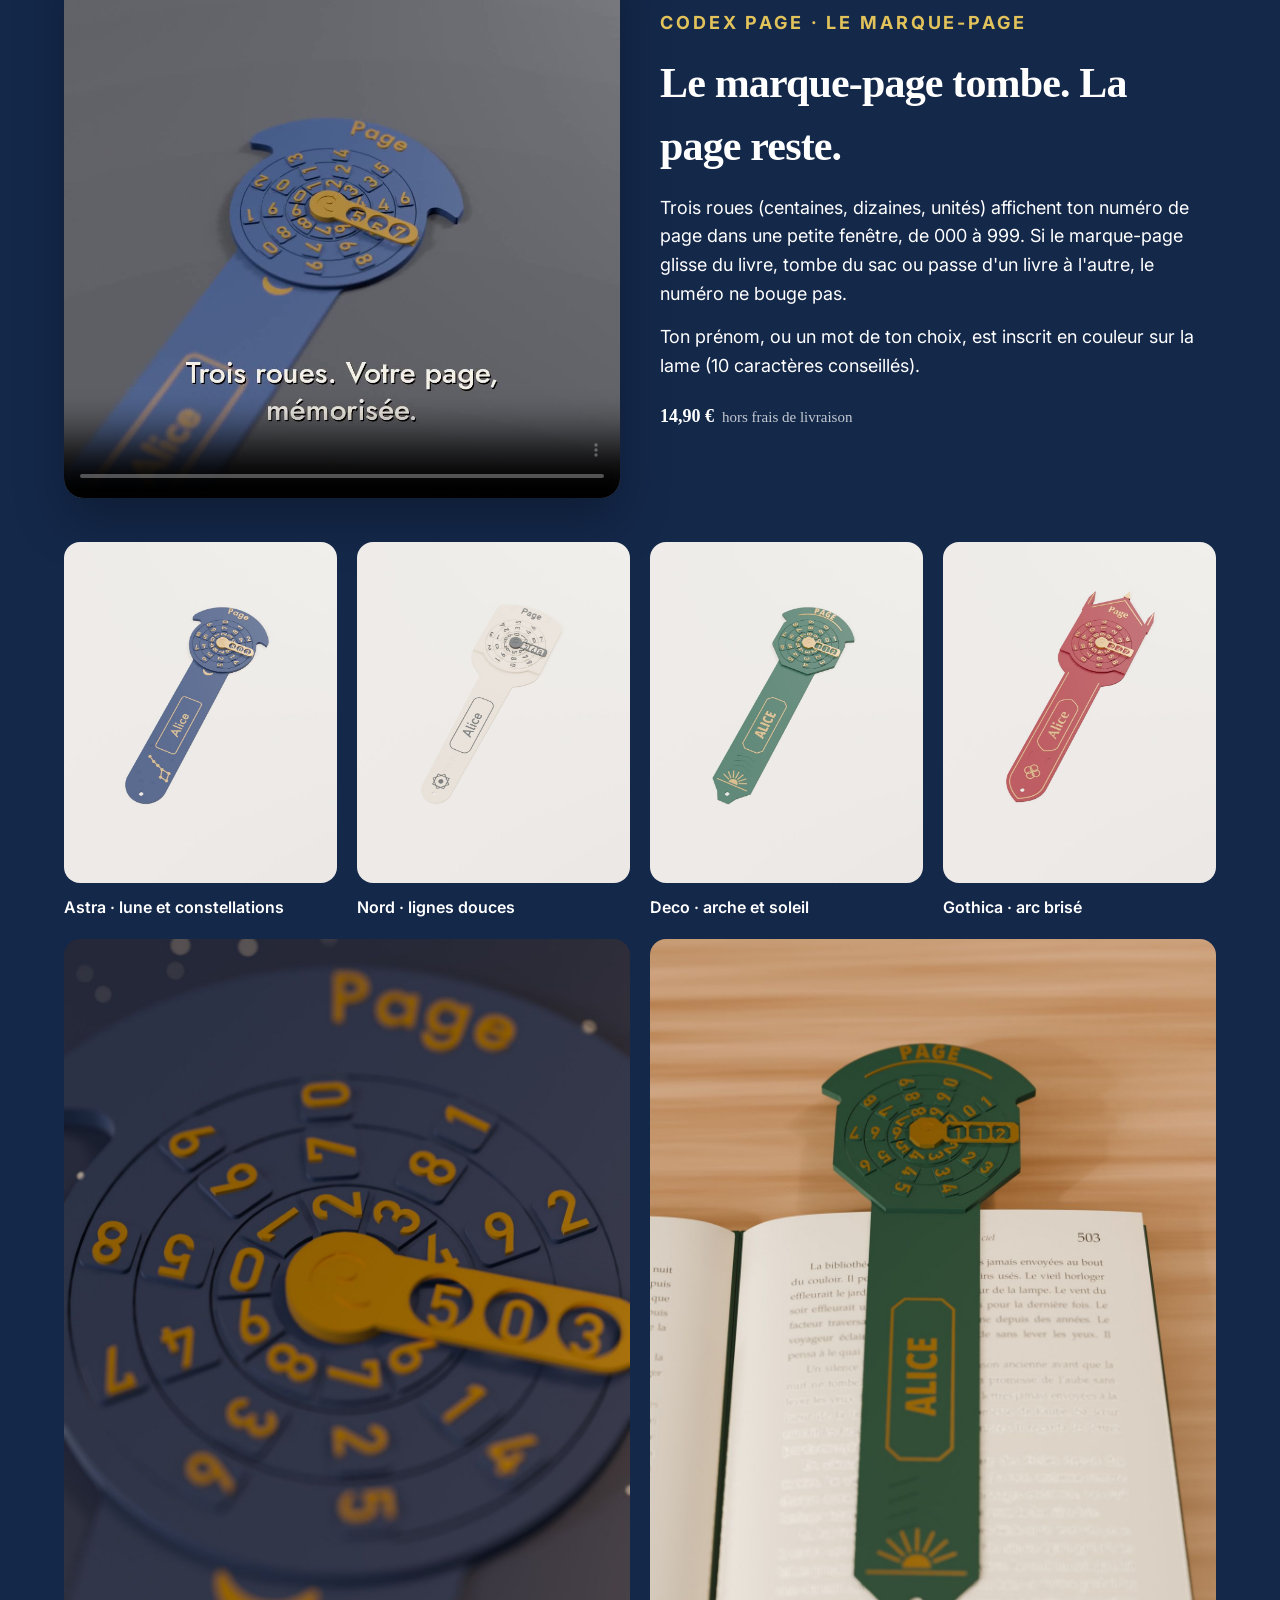
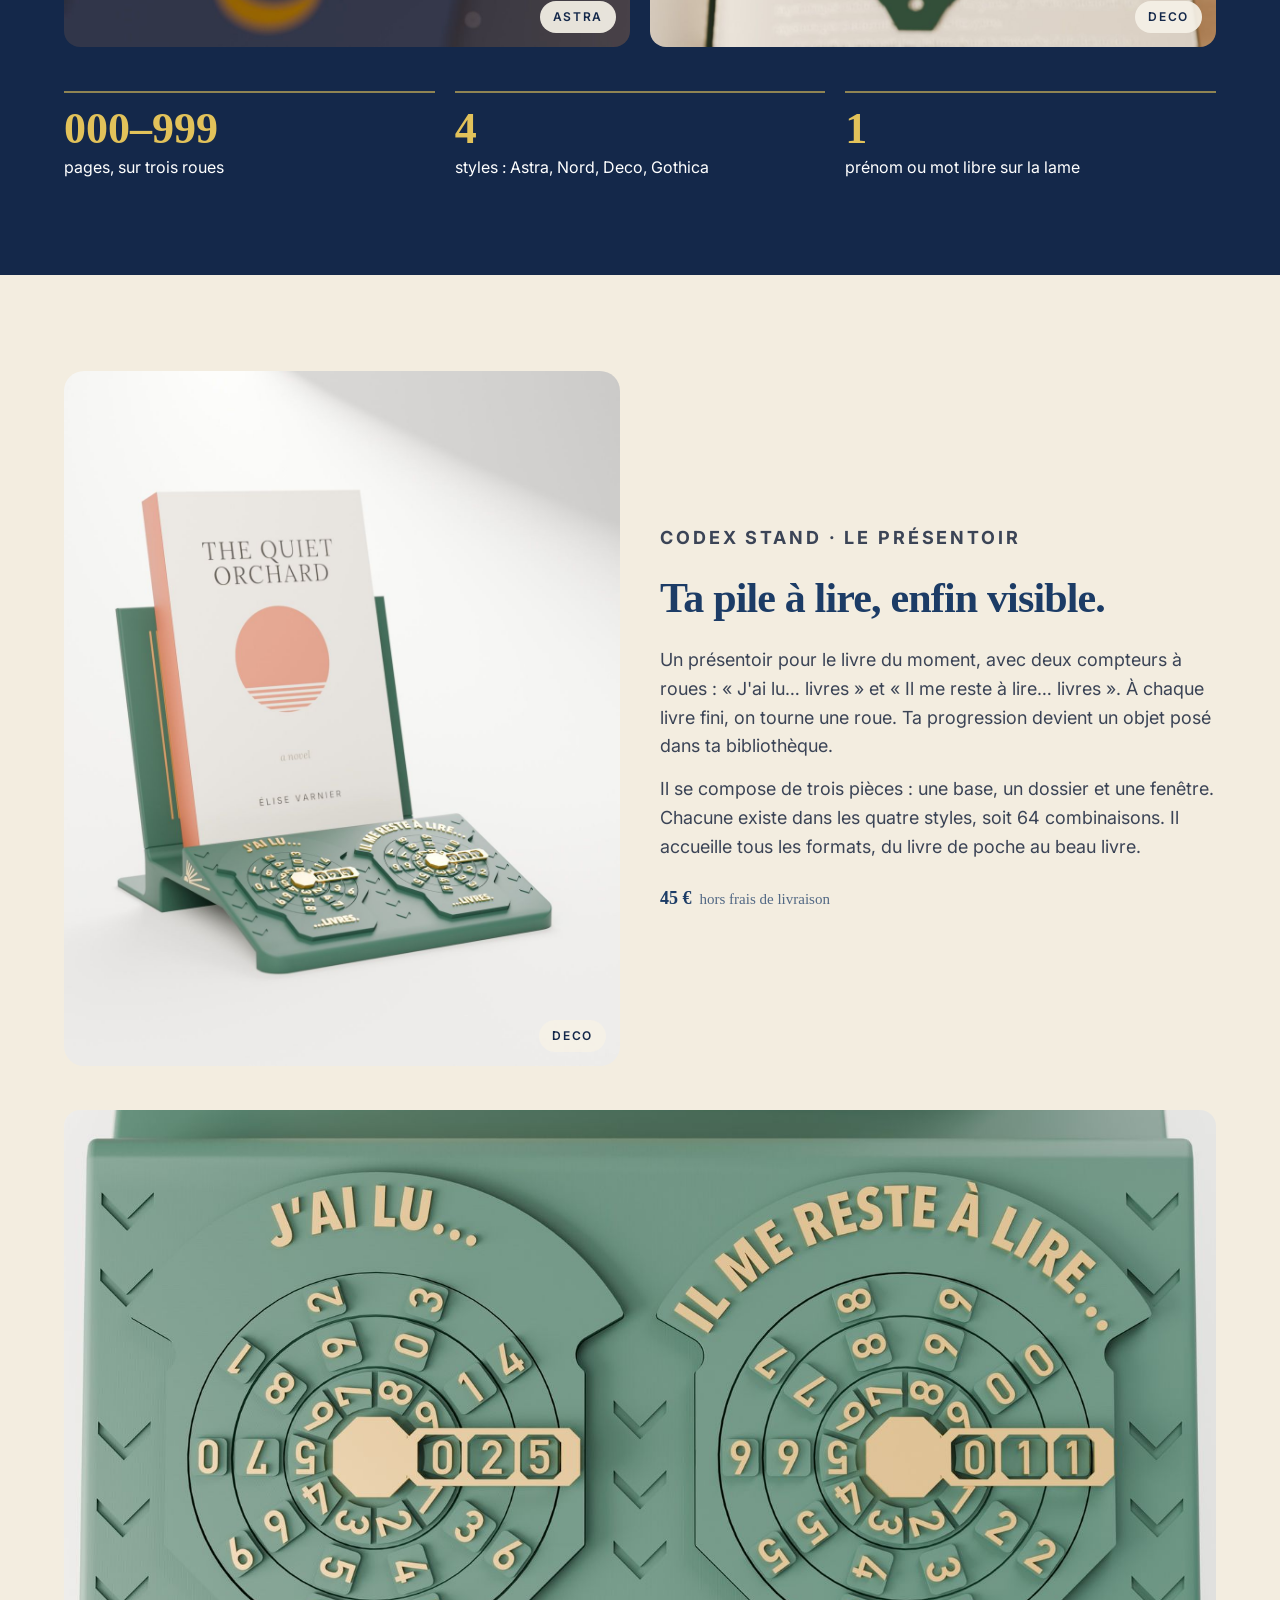
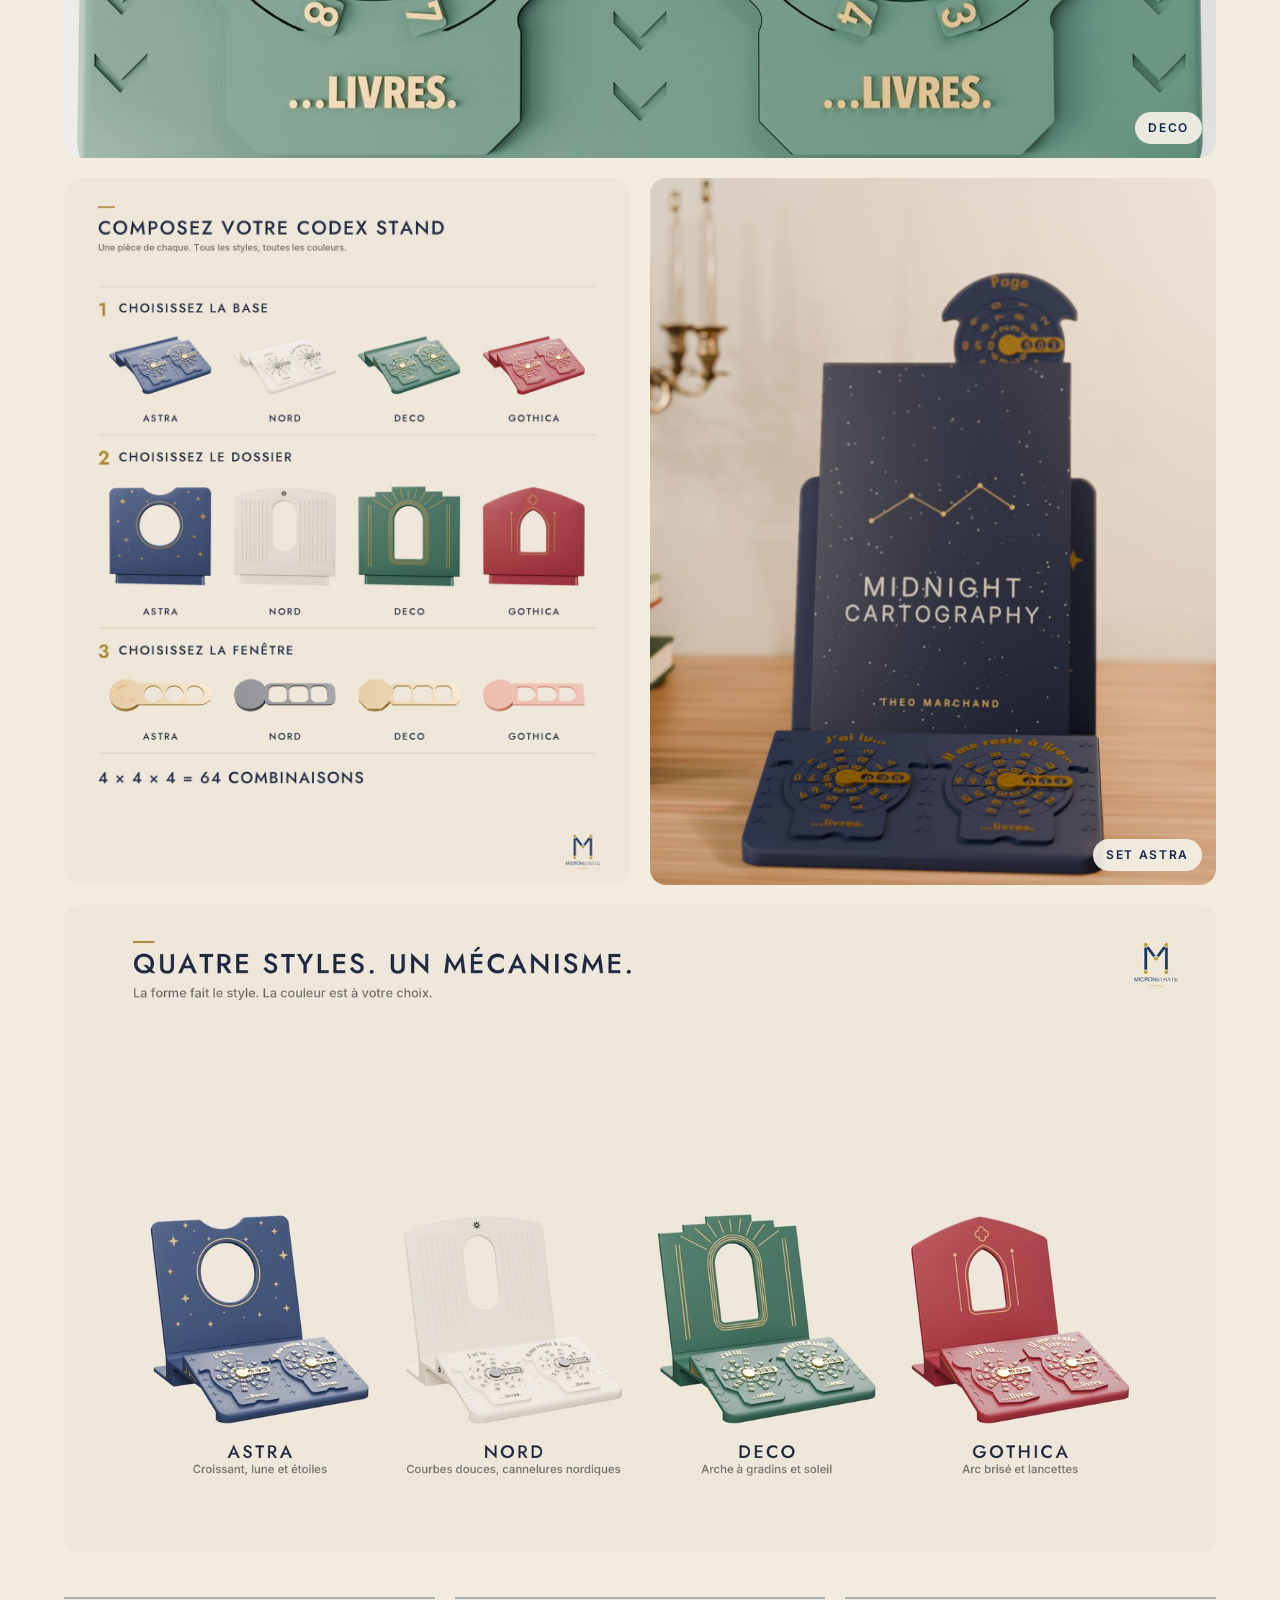
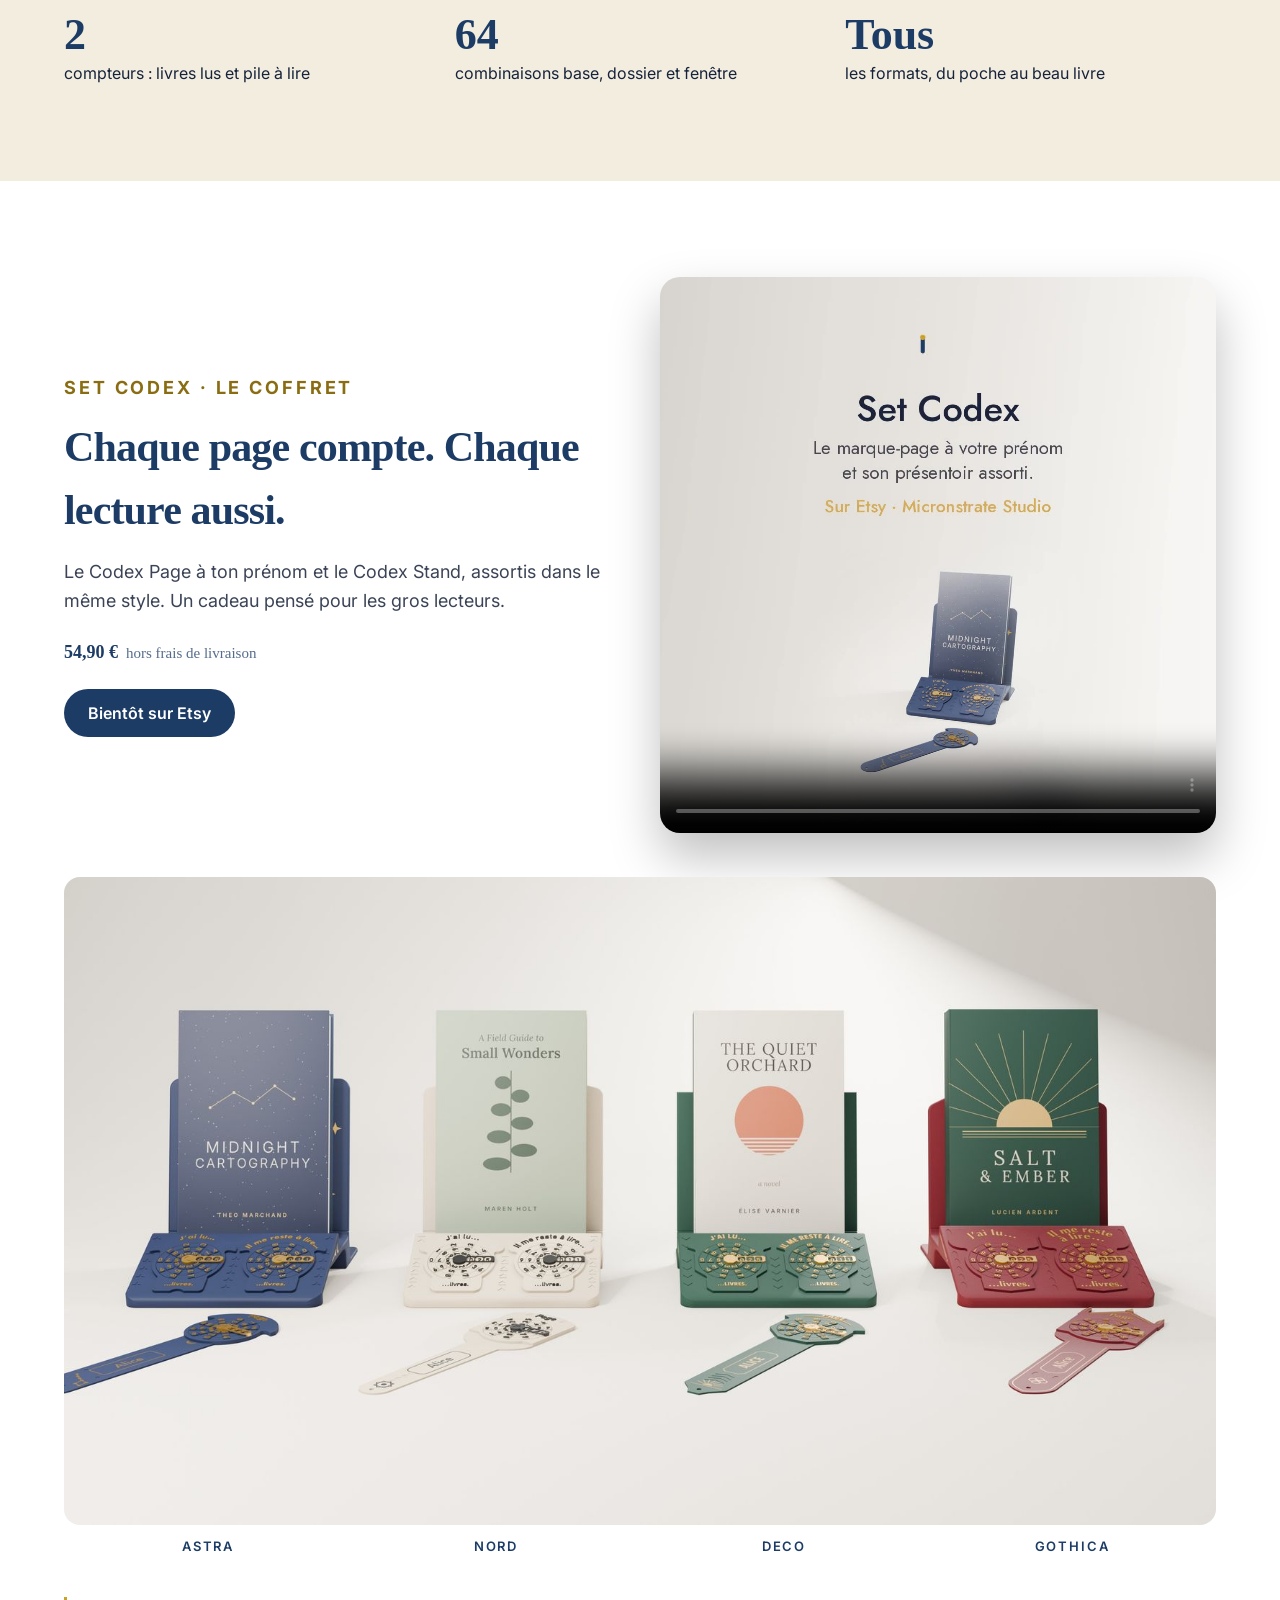
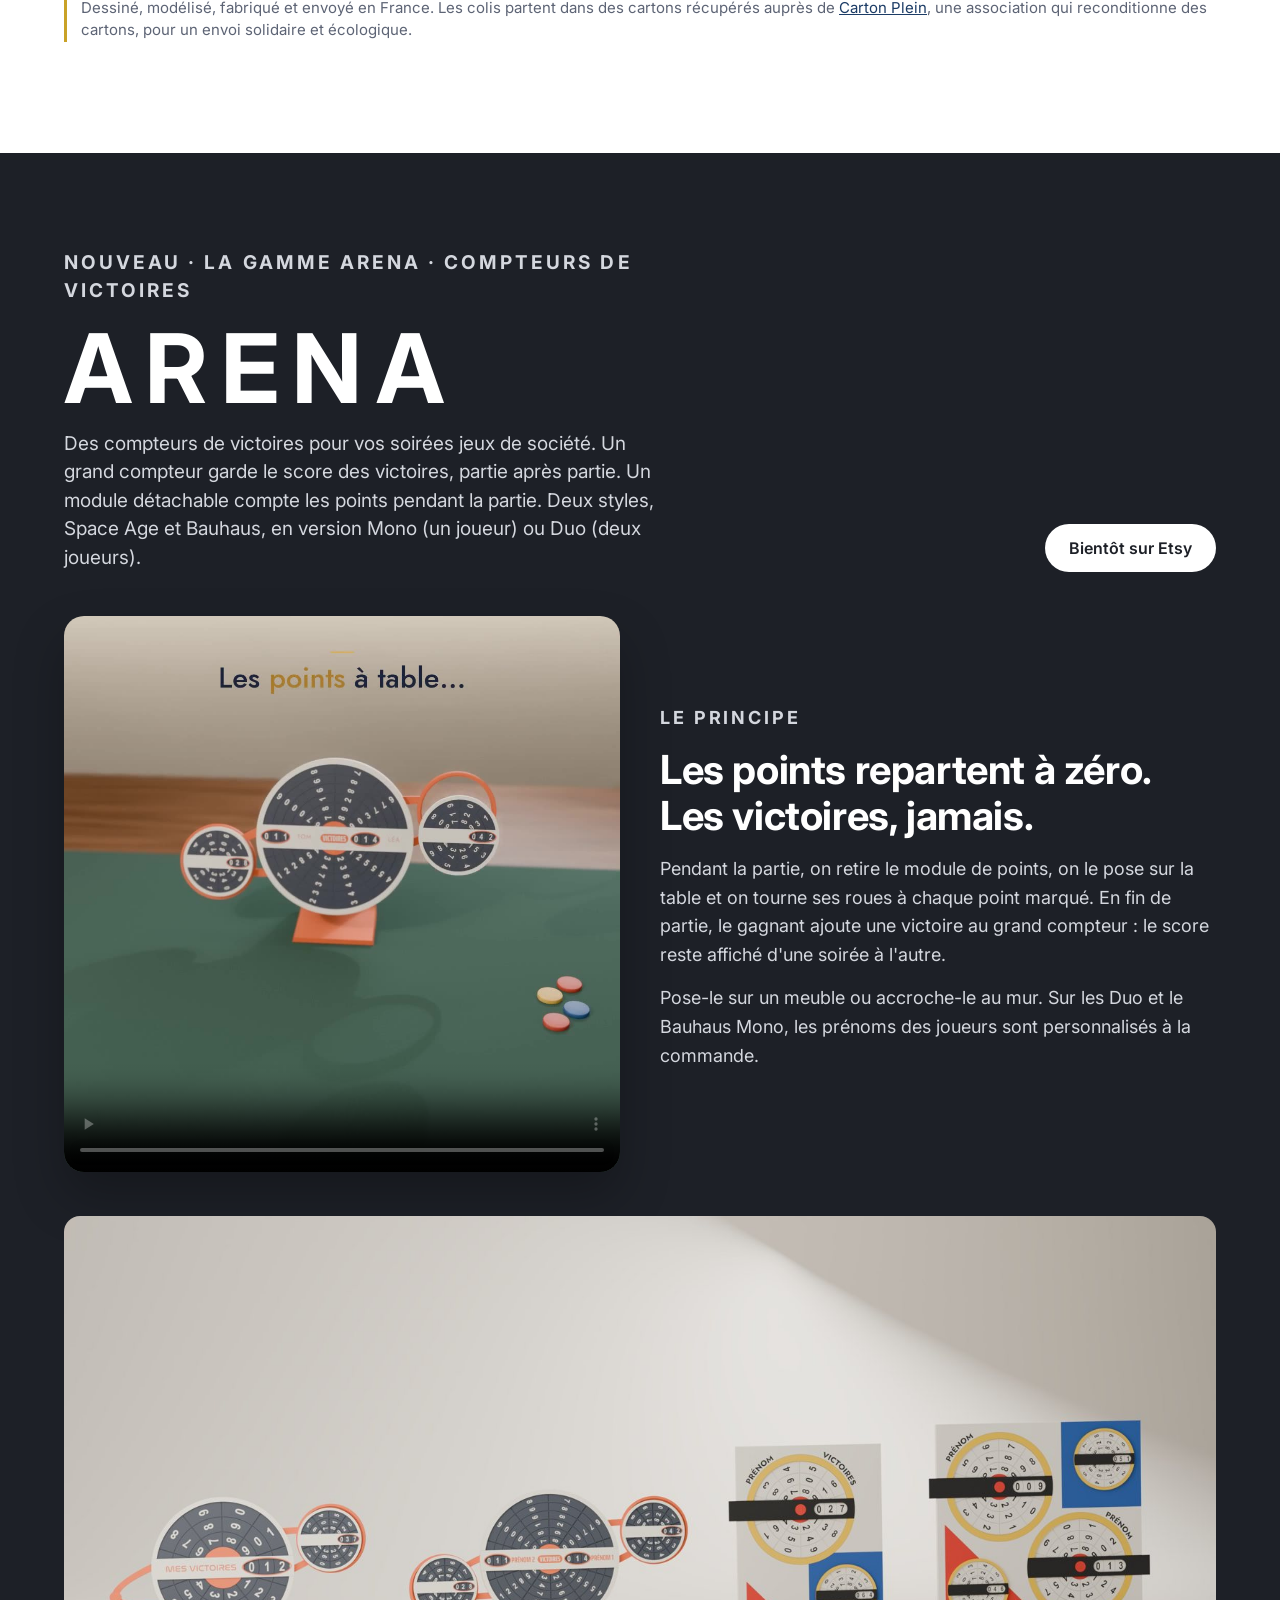
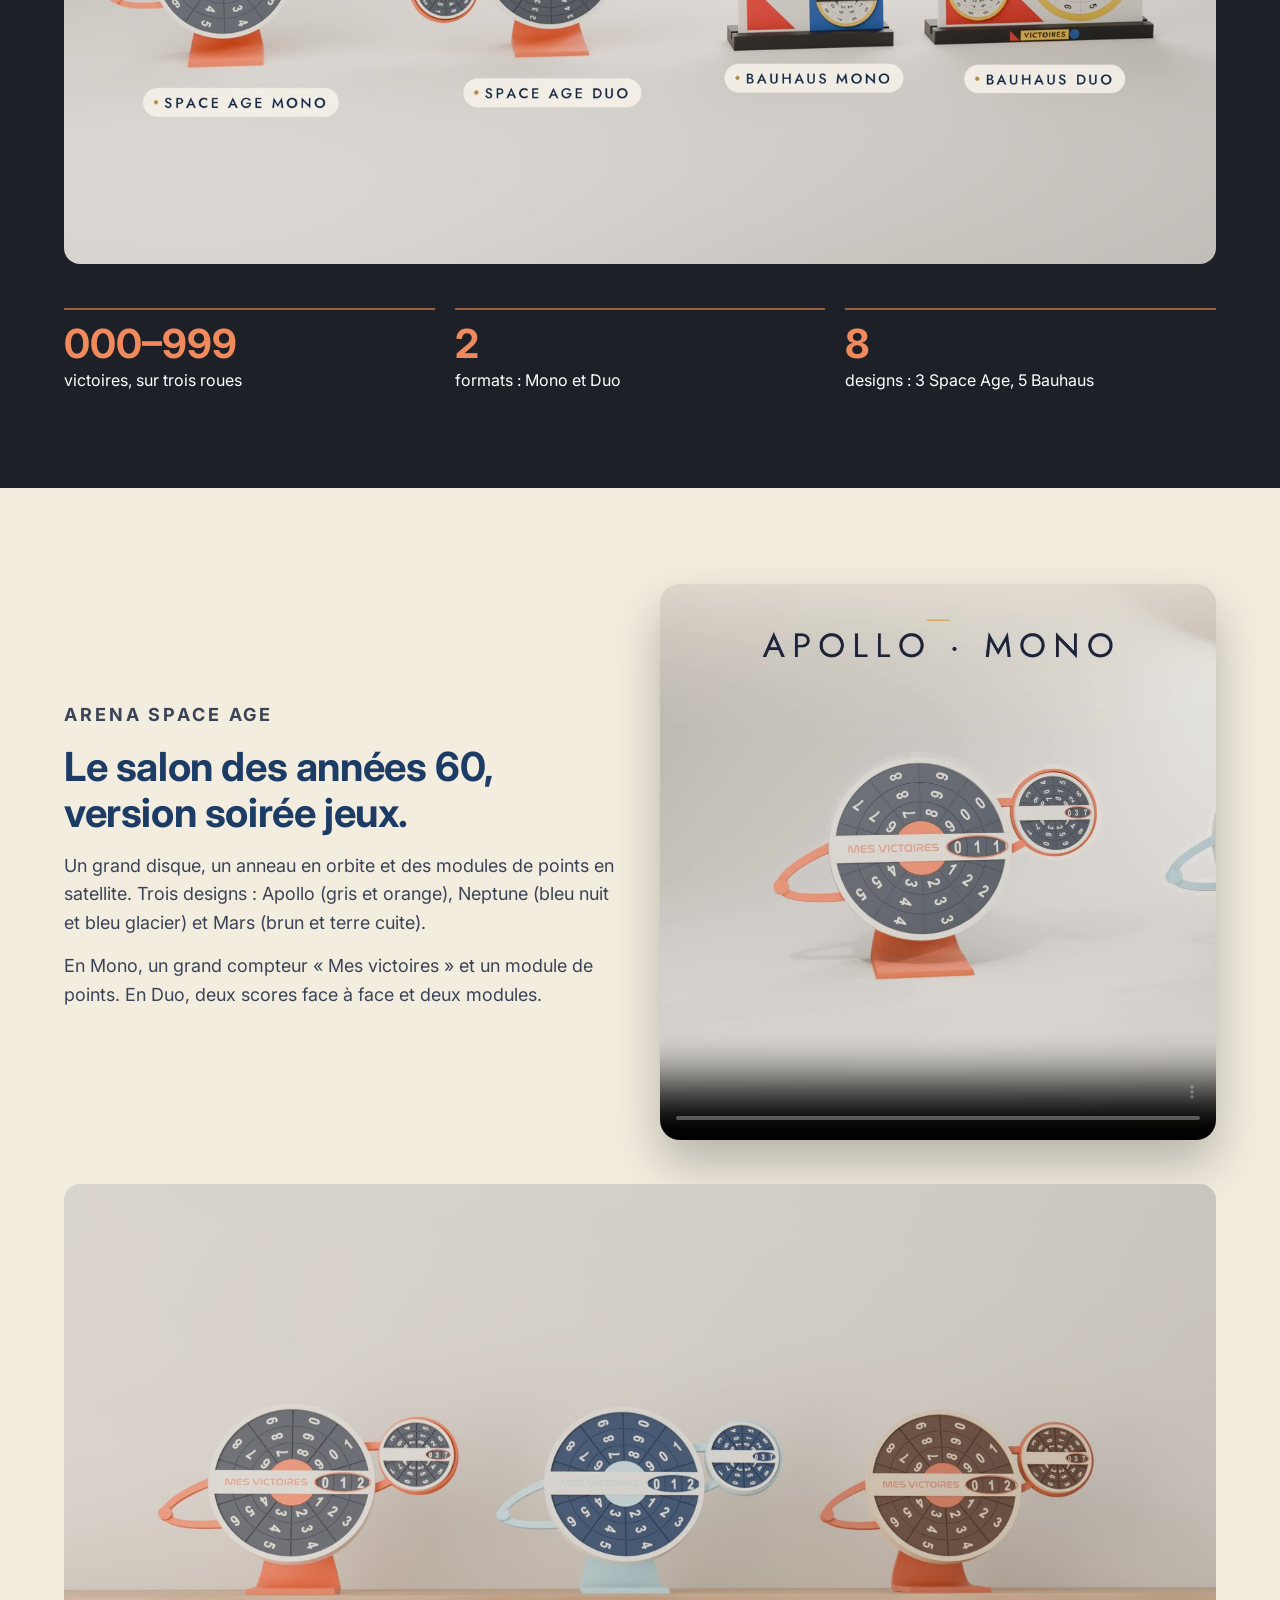
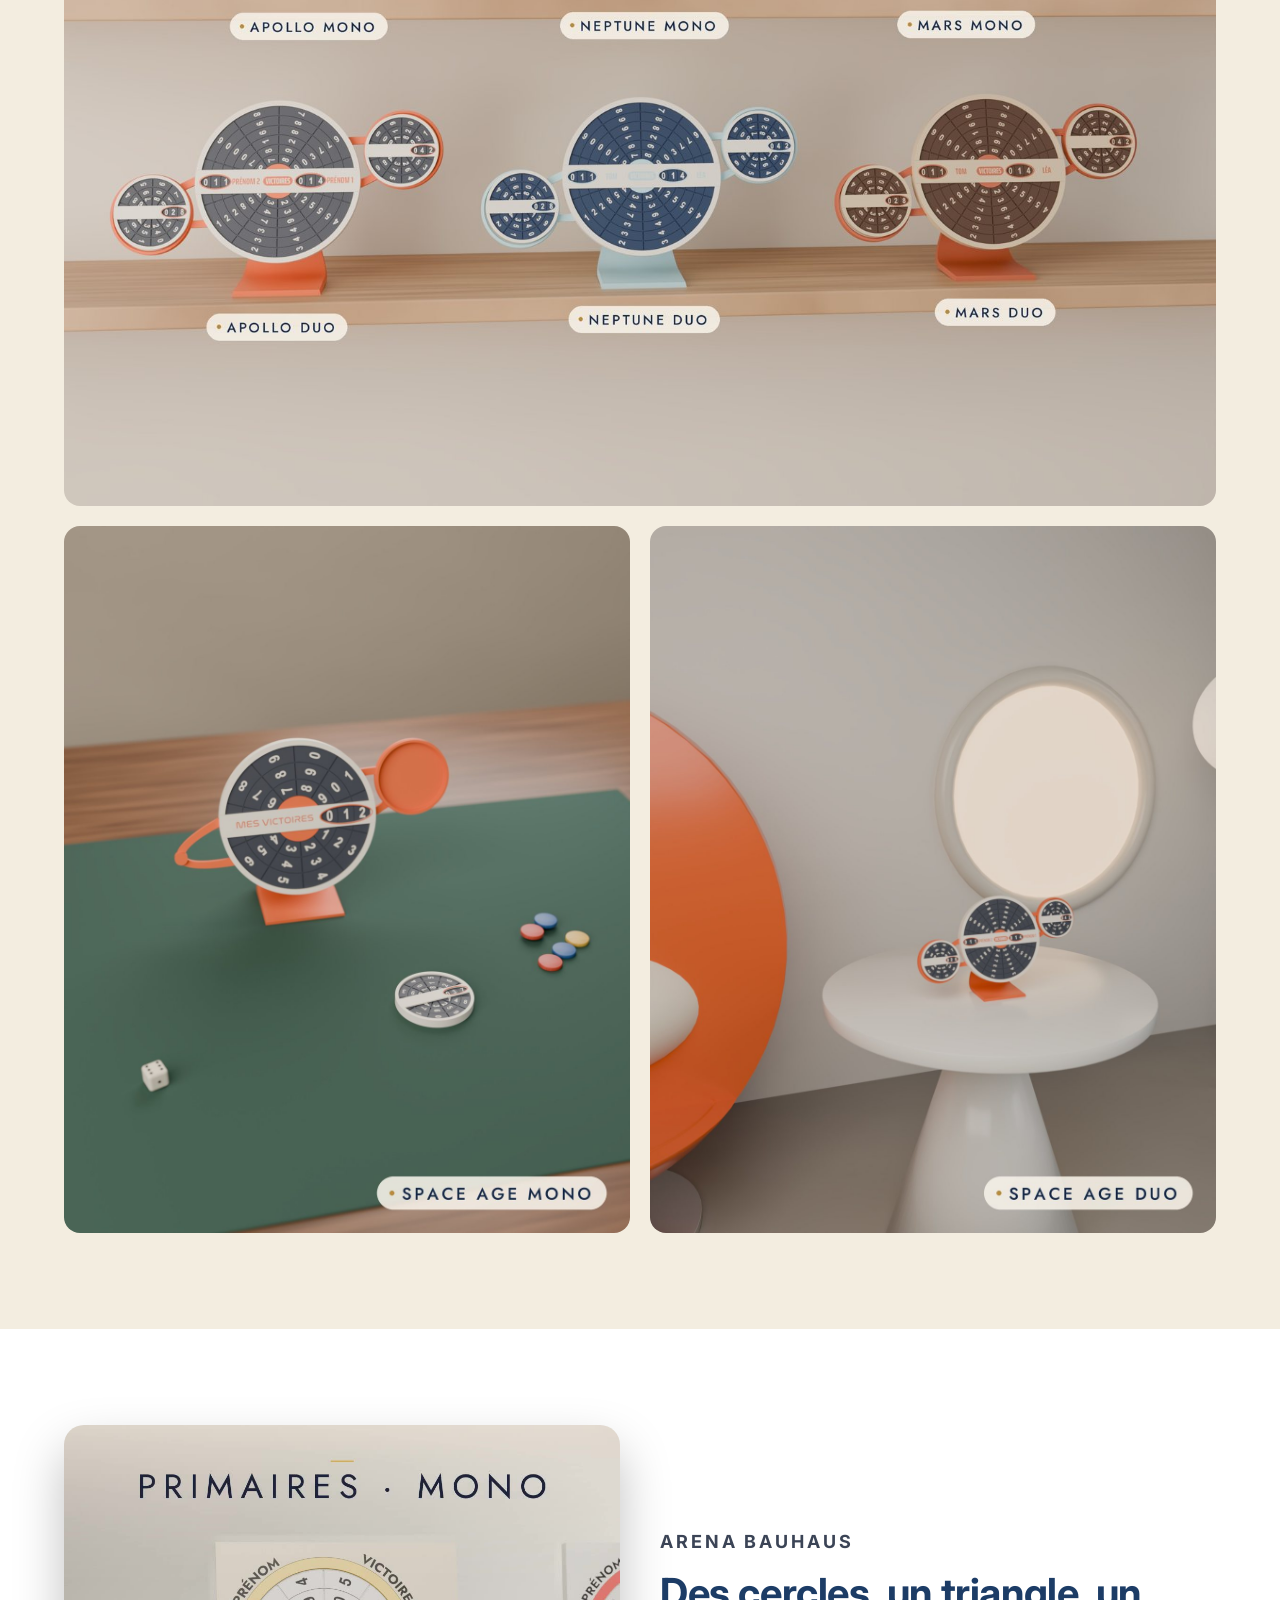
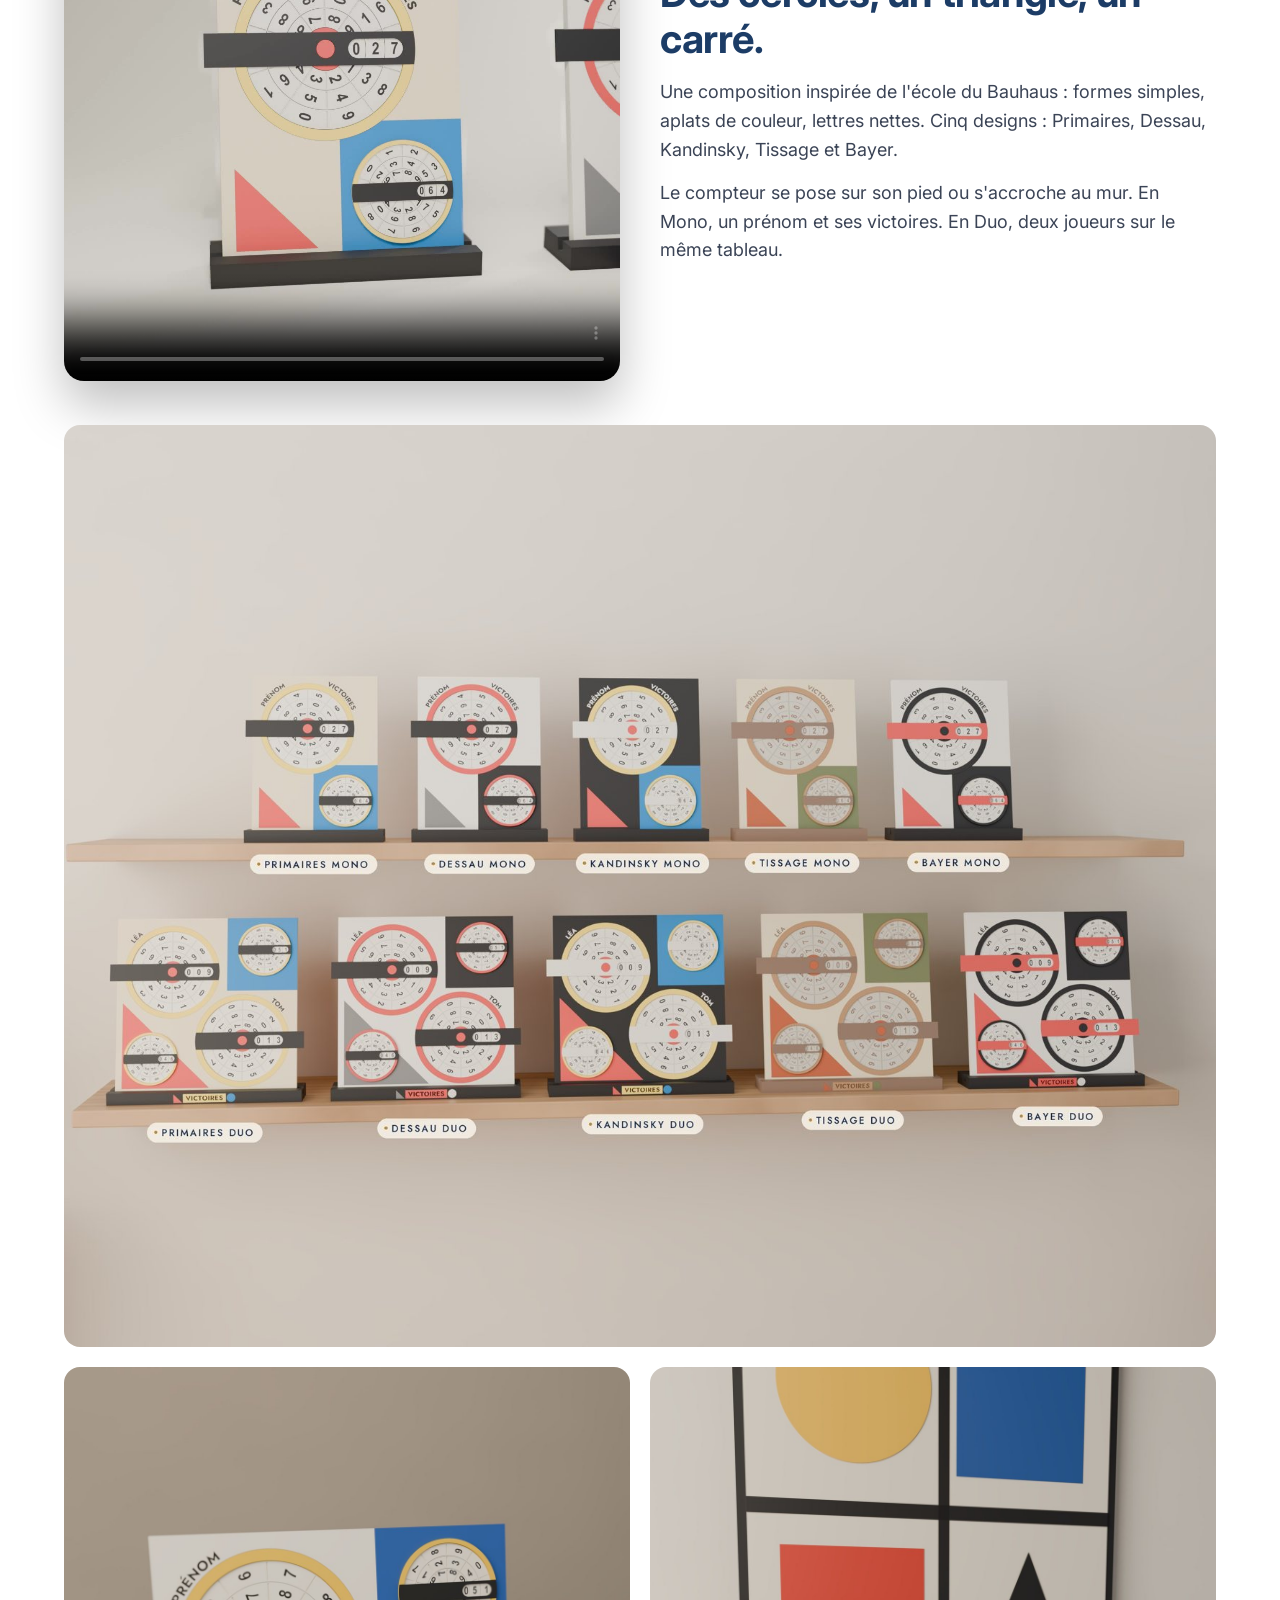
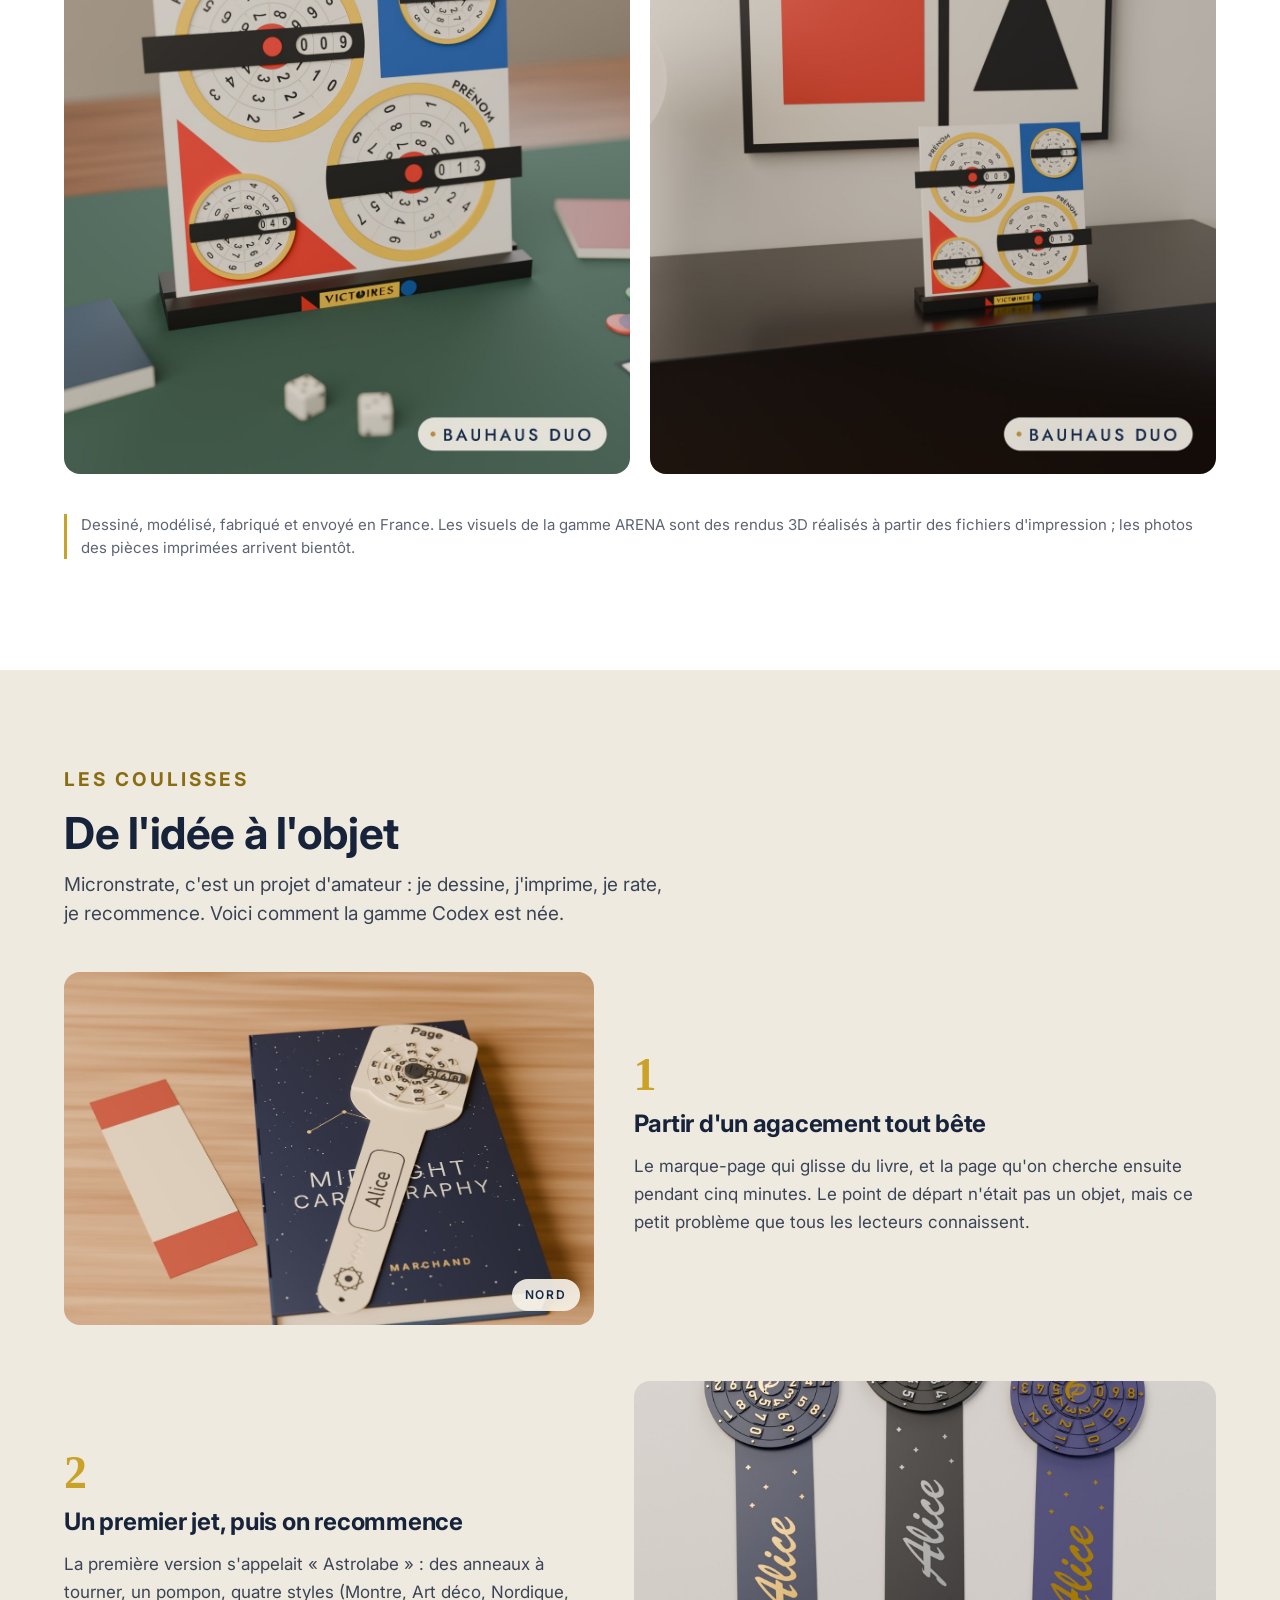
==== commit 85c81ad3: "ARENA : pas de prénom sur le Space Age Mono Co-Authored-By: Claude Opus 5.5 <noreply@anthropic.com> " ====
--- a/index.html
+++ b/index.html
@@ -310,7 +310,7 @@
 <p class="eyebrow">Le principe</p>
 <h3 class="arena-h">Les points repartent à zéro. Les victoires, jamais.</h3>
 <p>Pendant la partie, on retire le module de points, on le pose sur la table et on tourne ses roues à chaque point marqué. En fin de partie, le gagnant ajoute une victoire au grand compteur : le score reste affiché d'une soirée à l'autre.</p>
-<p>Pose-le sur un meuble ou accroche-le au mur. Les prénoms des joueurs sont personnalisés à la commande.</p>
+<p>Pose-le sur un meuble ou accroche-le au mur. Sur les Duo et le Bauhaus Mono, les prénoms des joueurs sont personnalisés à la commande.</p>
 </div>
 </div>
 <img class="wide" src="img/arena-collection.jpg" width="1600" height="900" loading="lazy" alt="Les quatre compteurs ARENA : Space Age Mono, Space Age Duo, Bauhaus Mono et Bauhaus Duo">
@@ -329,7 +329,7 @@
 <p class="eyebrow">ARENA Space Age</p>
 <h3 class="arena-h" style="color:var(--navy)">Le salon des années 60, version soirée jeux.</h3>
 <p>Un grand disque, un anneau en orbite et des modules de points en satellite. Trois designs : Apollo (gris et orange), Neptune (bleu nuit et bleu glacier) et Mars (brun et terre cuite).</p>
-<p>En Mono, un grand compteur de victoires et un module de points. En Duo, deux scores face à face et deux modules.</p>
+<p>En Mono, un grand compteur « Mes victoires » et un module de points. En Duo, deux scores face à face et deux modules.</p>
 </div>
 <video class="sq-video" src="img/arena-space-age.mp4" poster="img/arena-space-age-poster.jpg" controls muted playsinline preload="metadata" aria-label="Vidéo de la gamme ARENA Space Age : Apollo, Neptune et Mars"></video>
 </div>
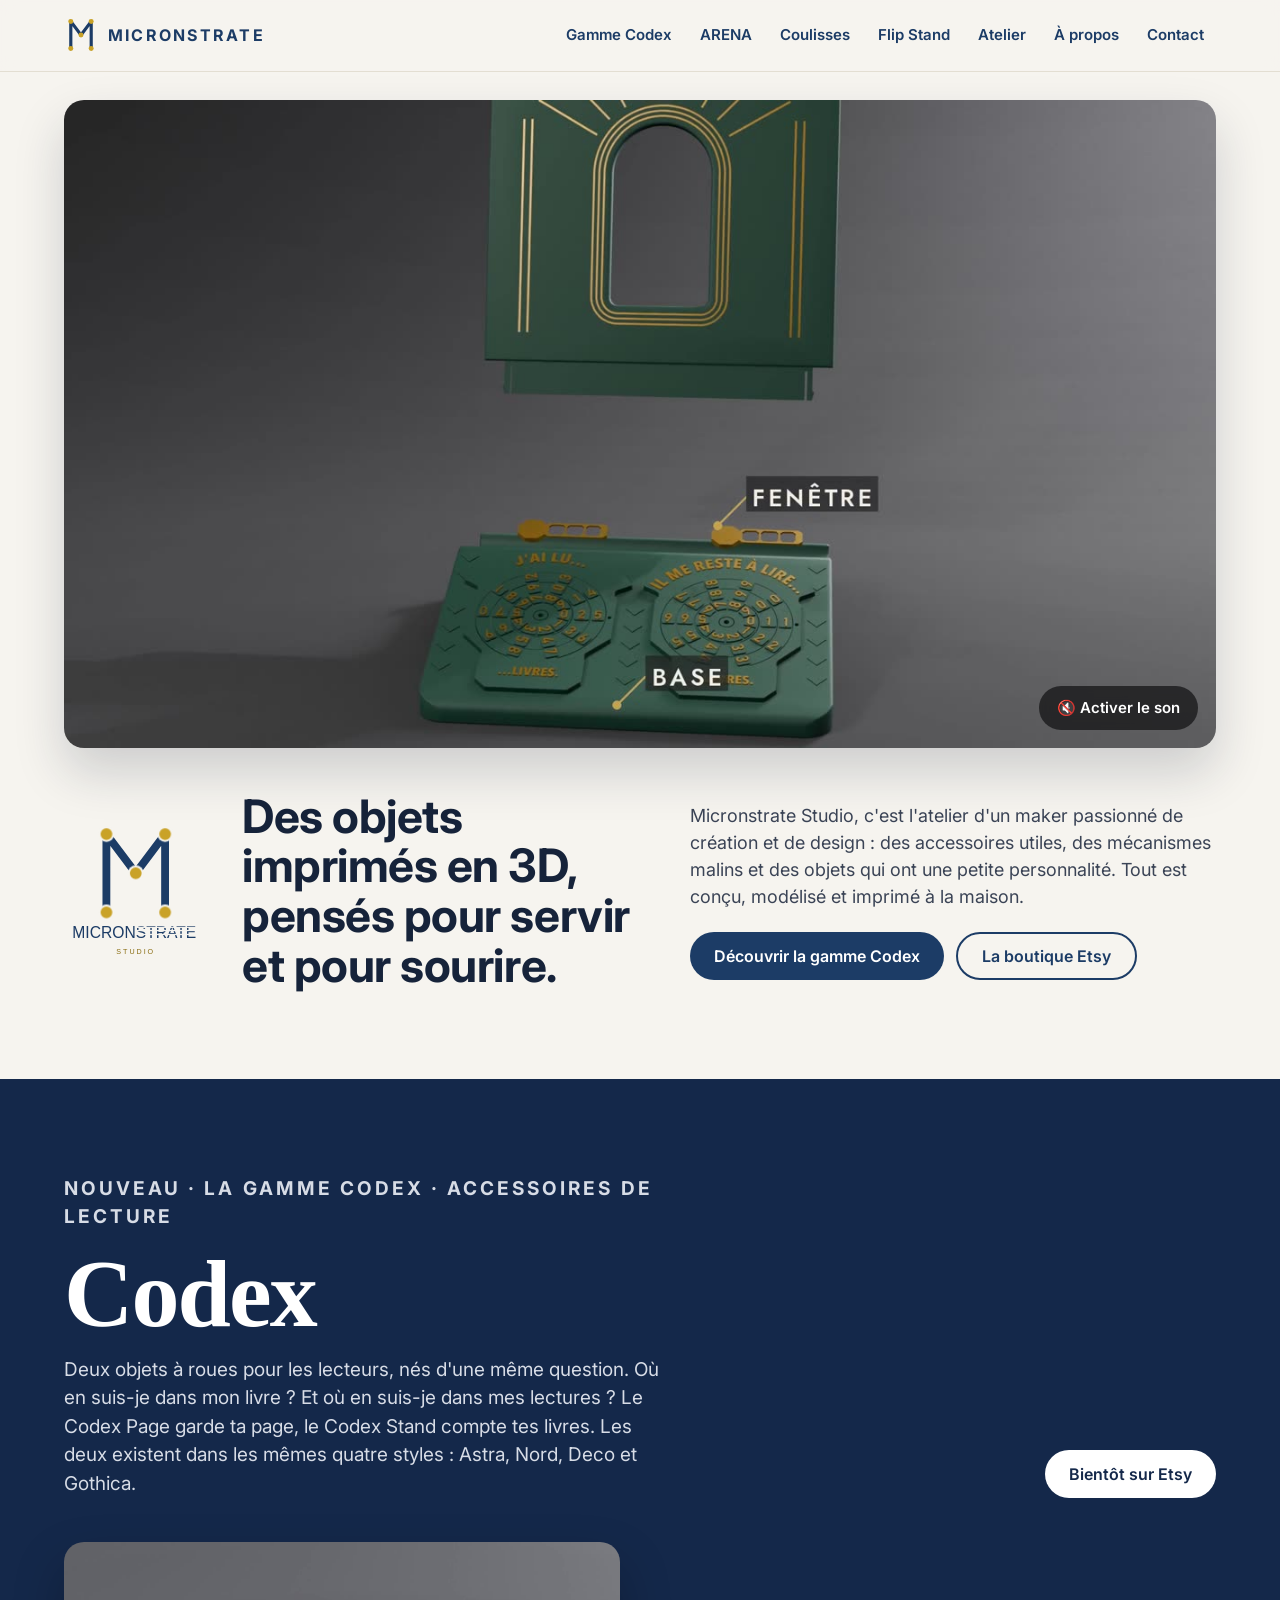
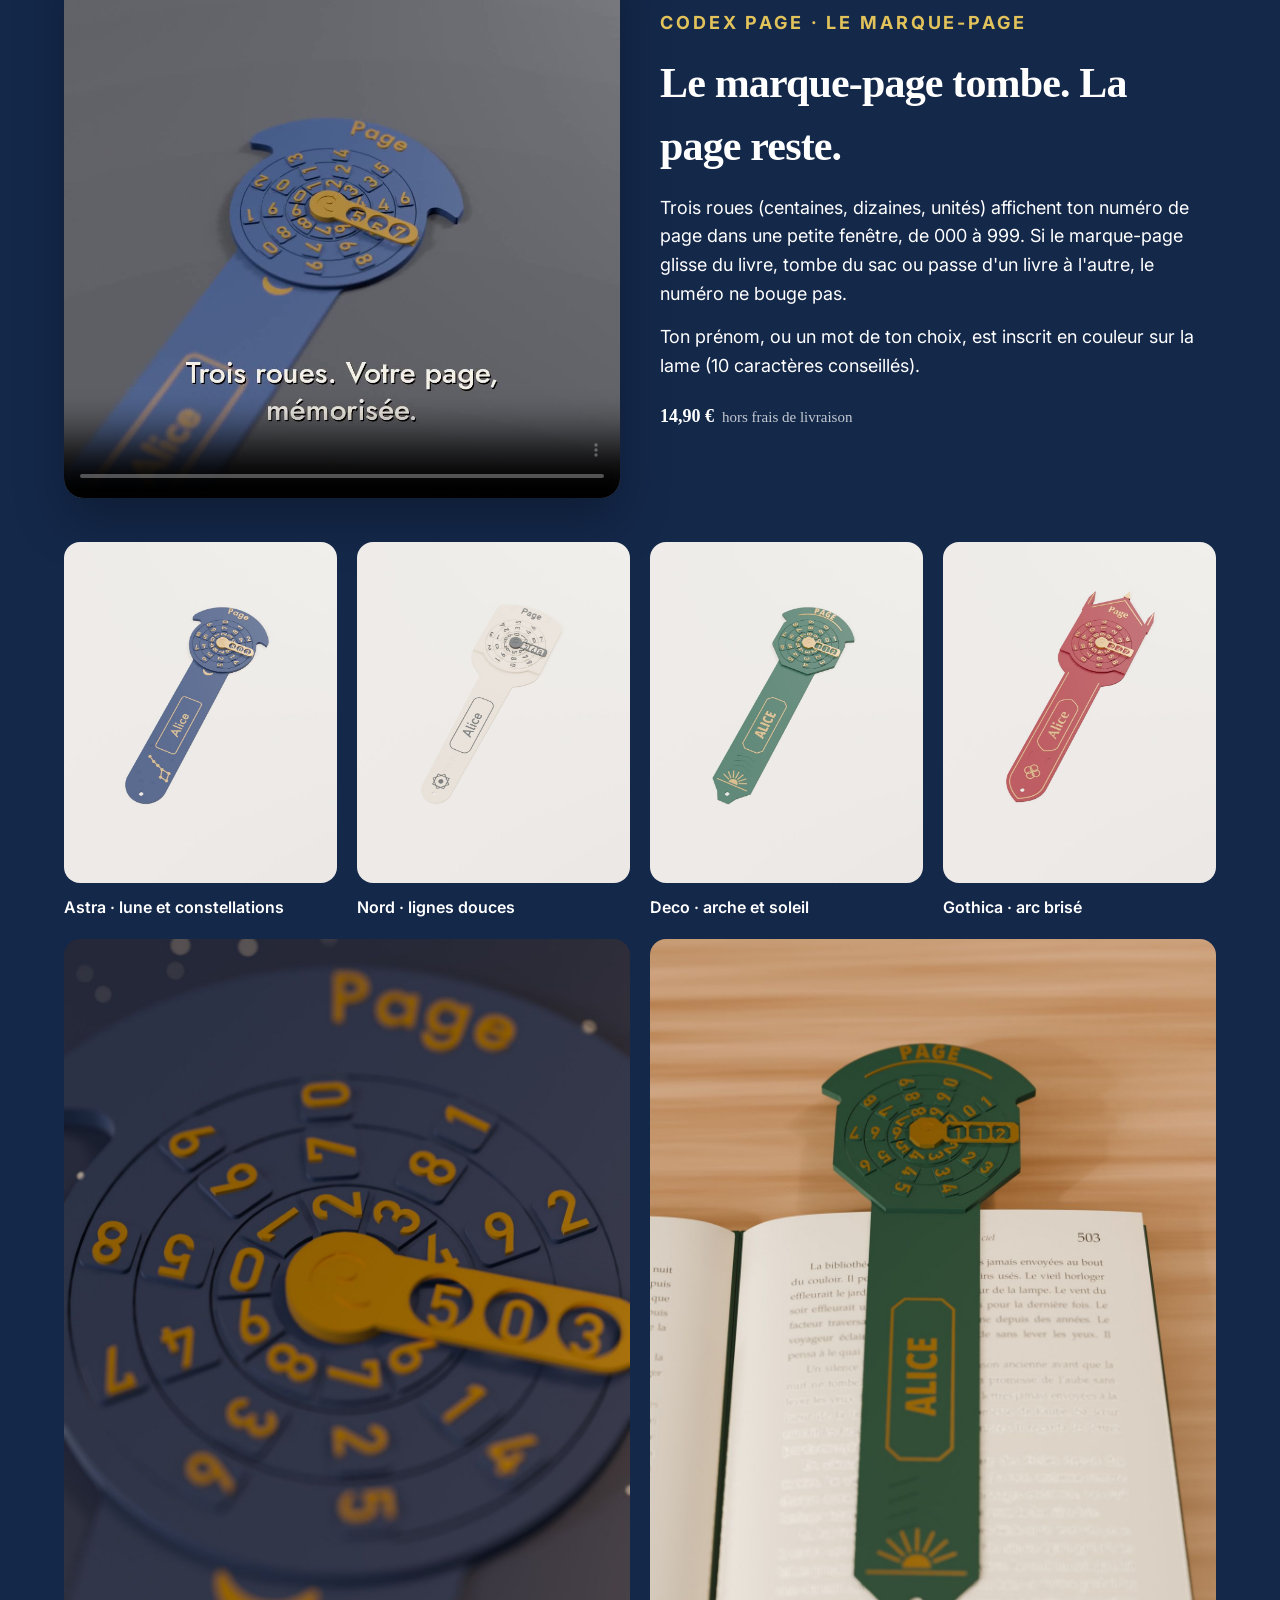
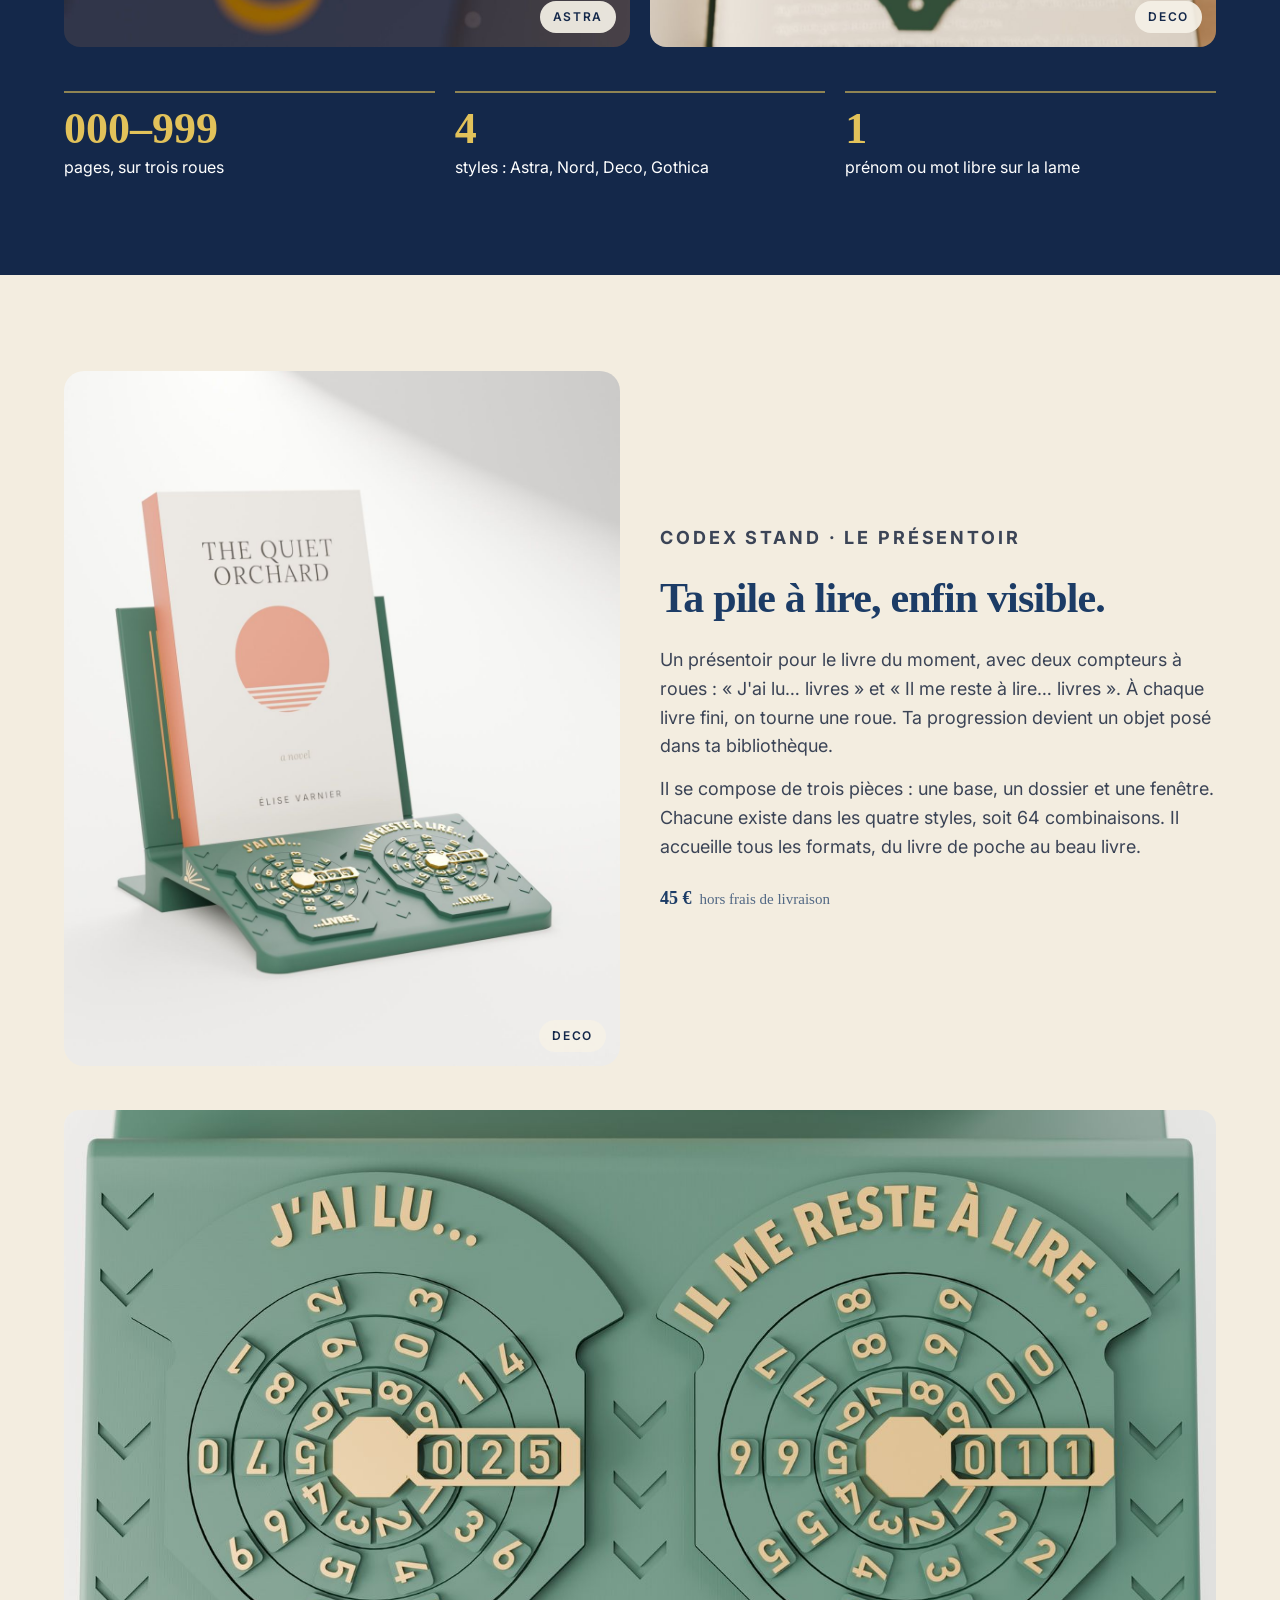
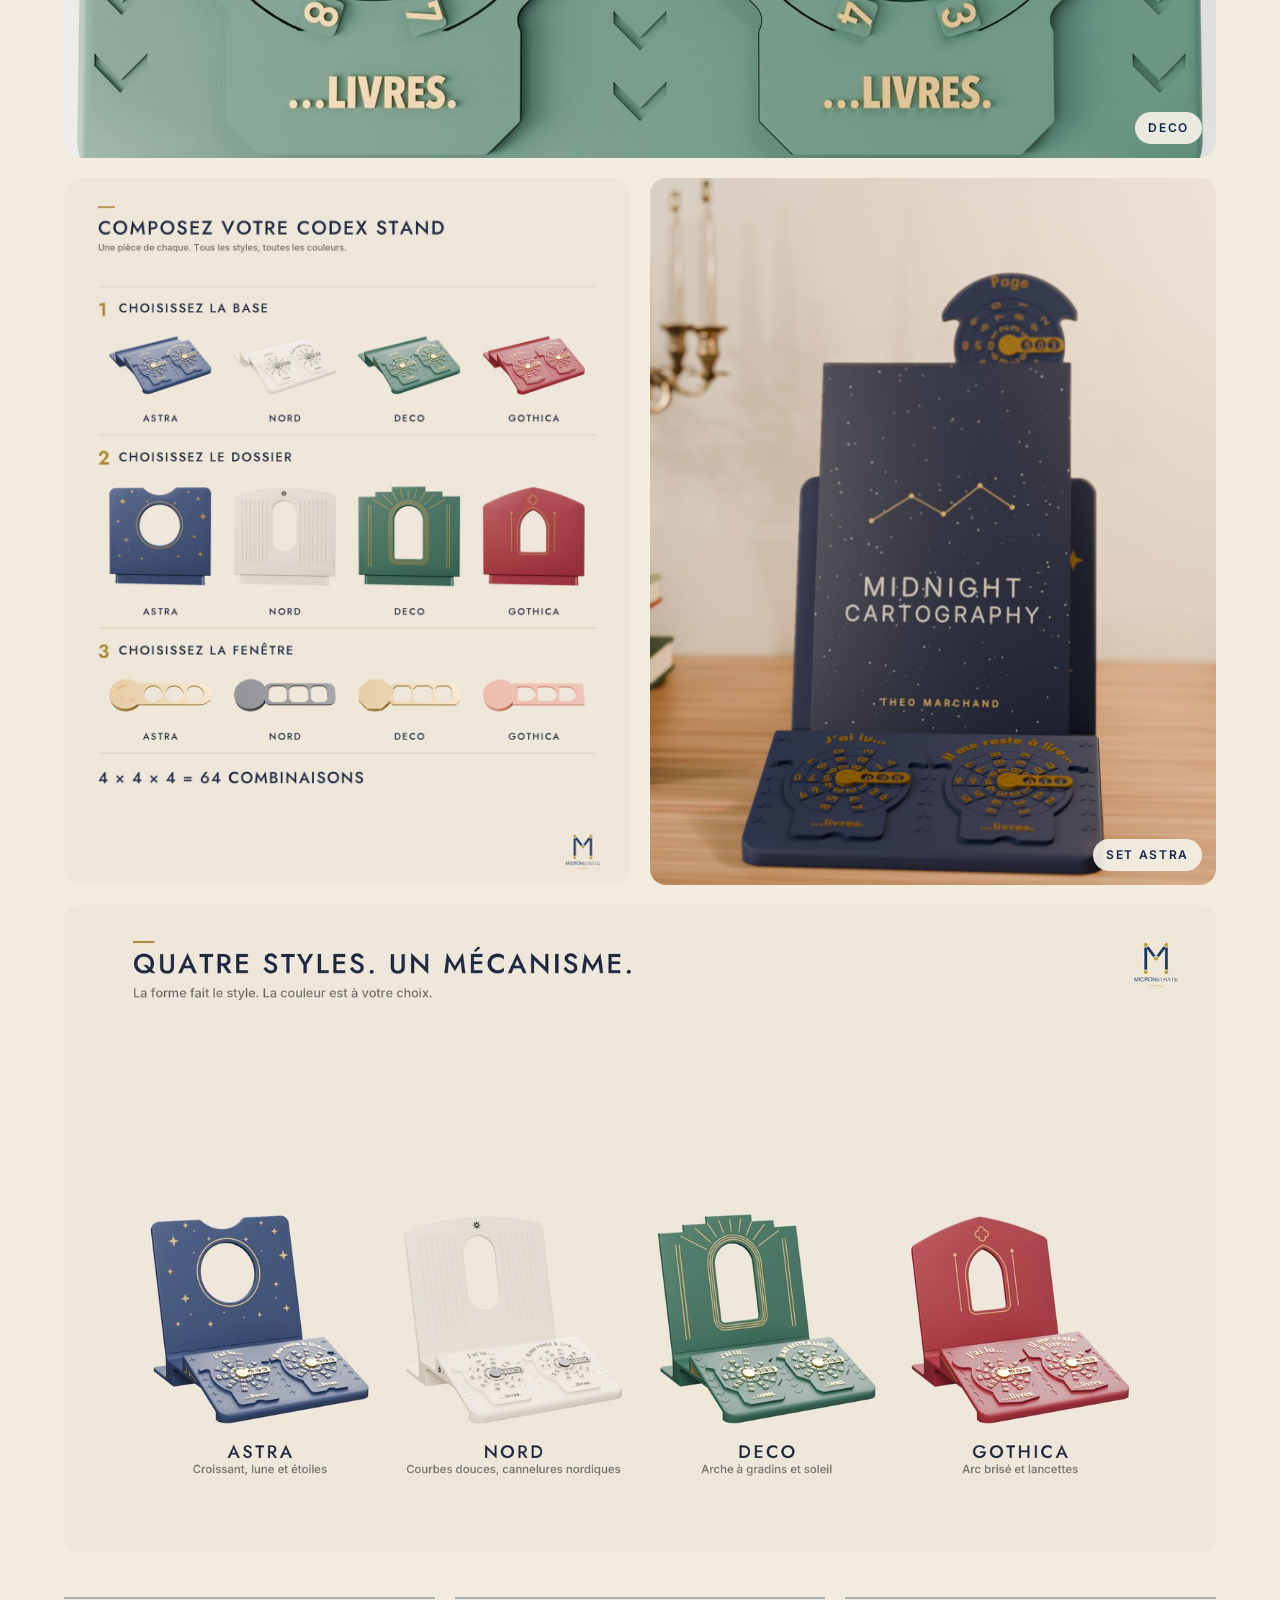
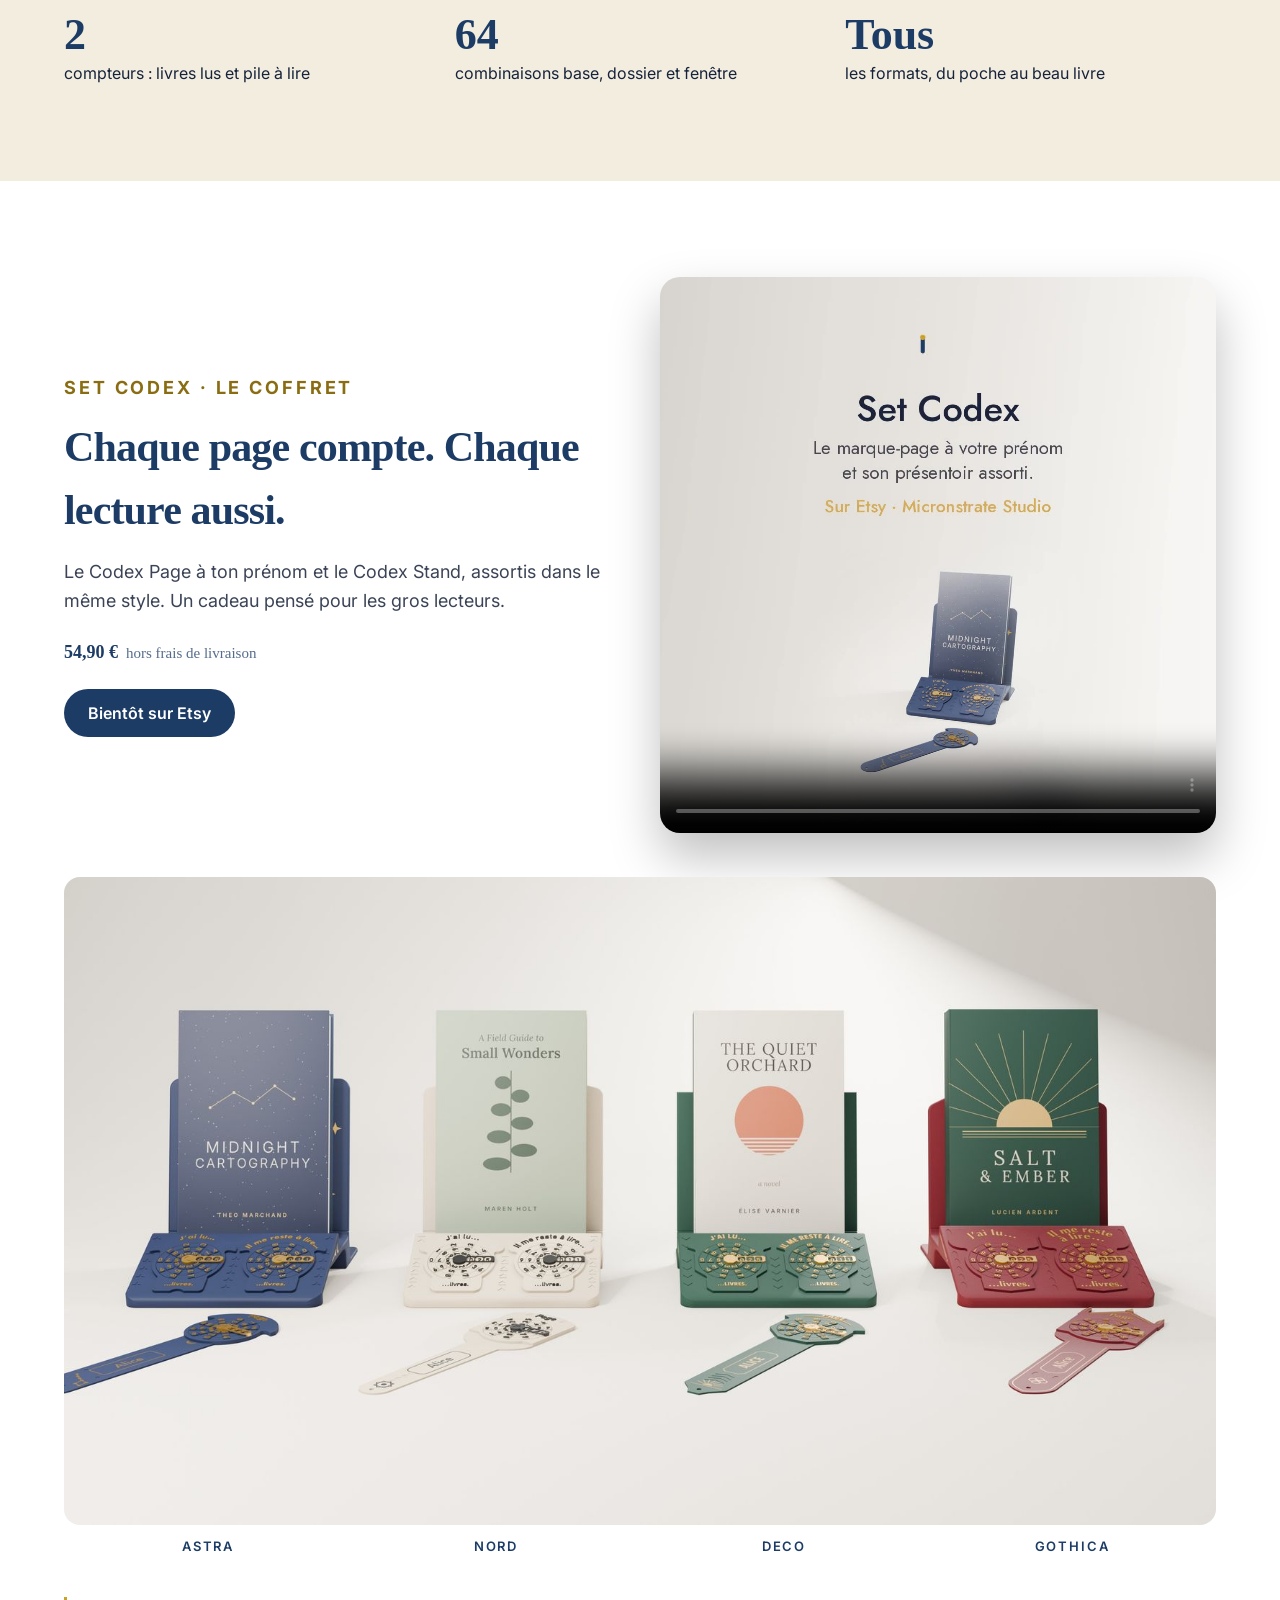
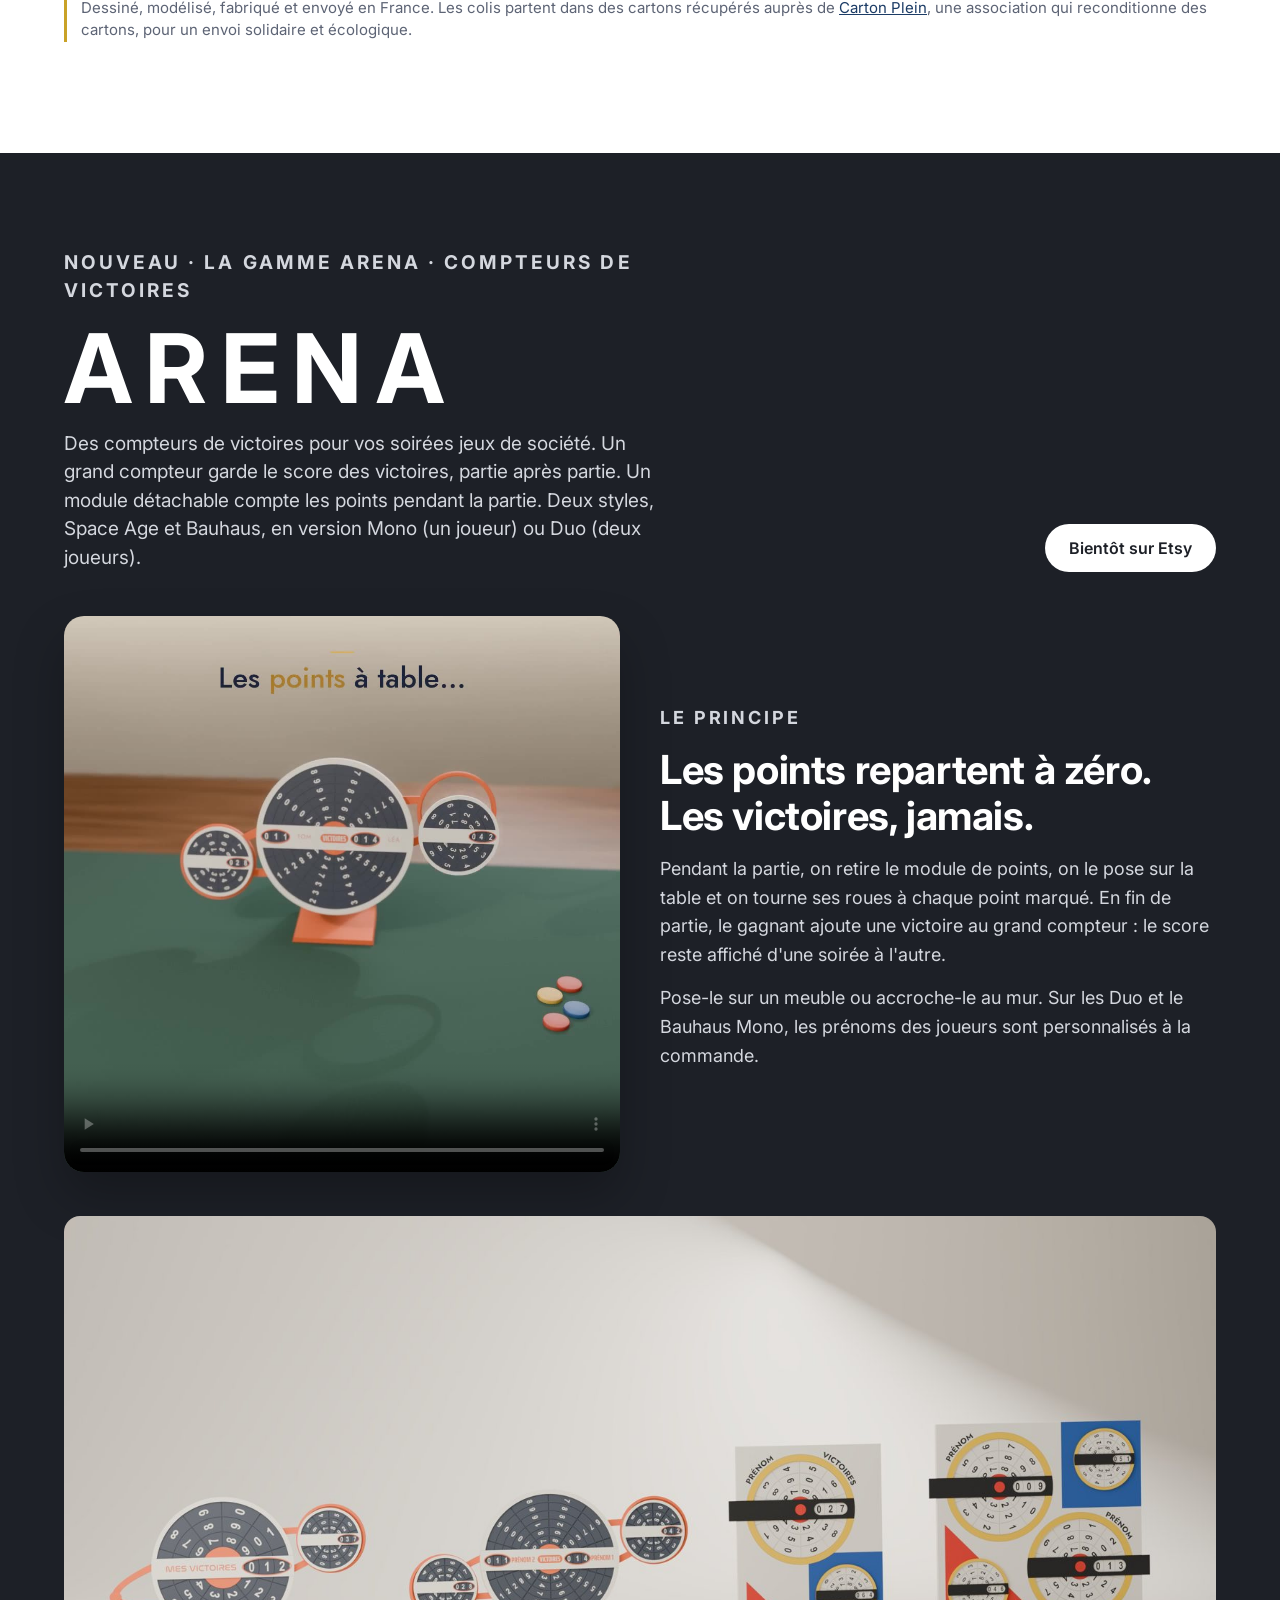
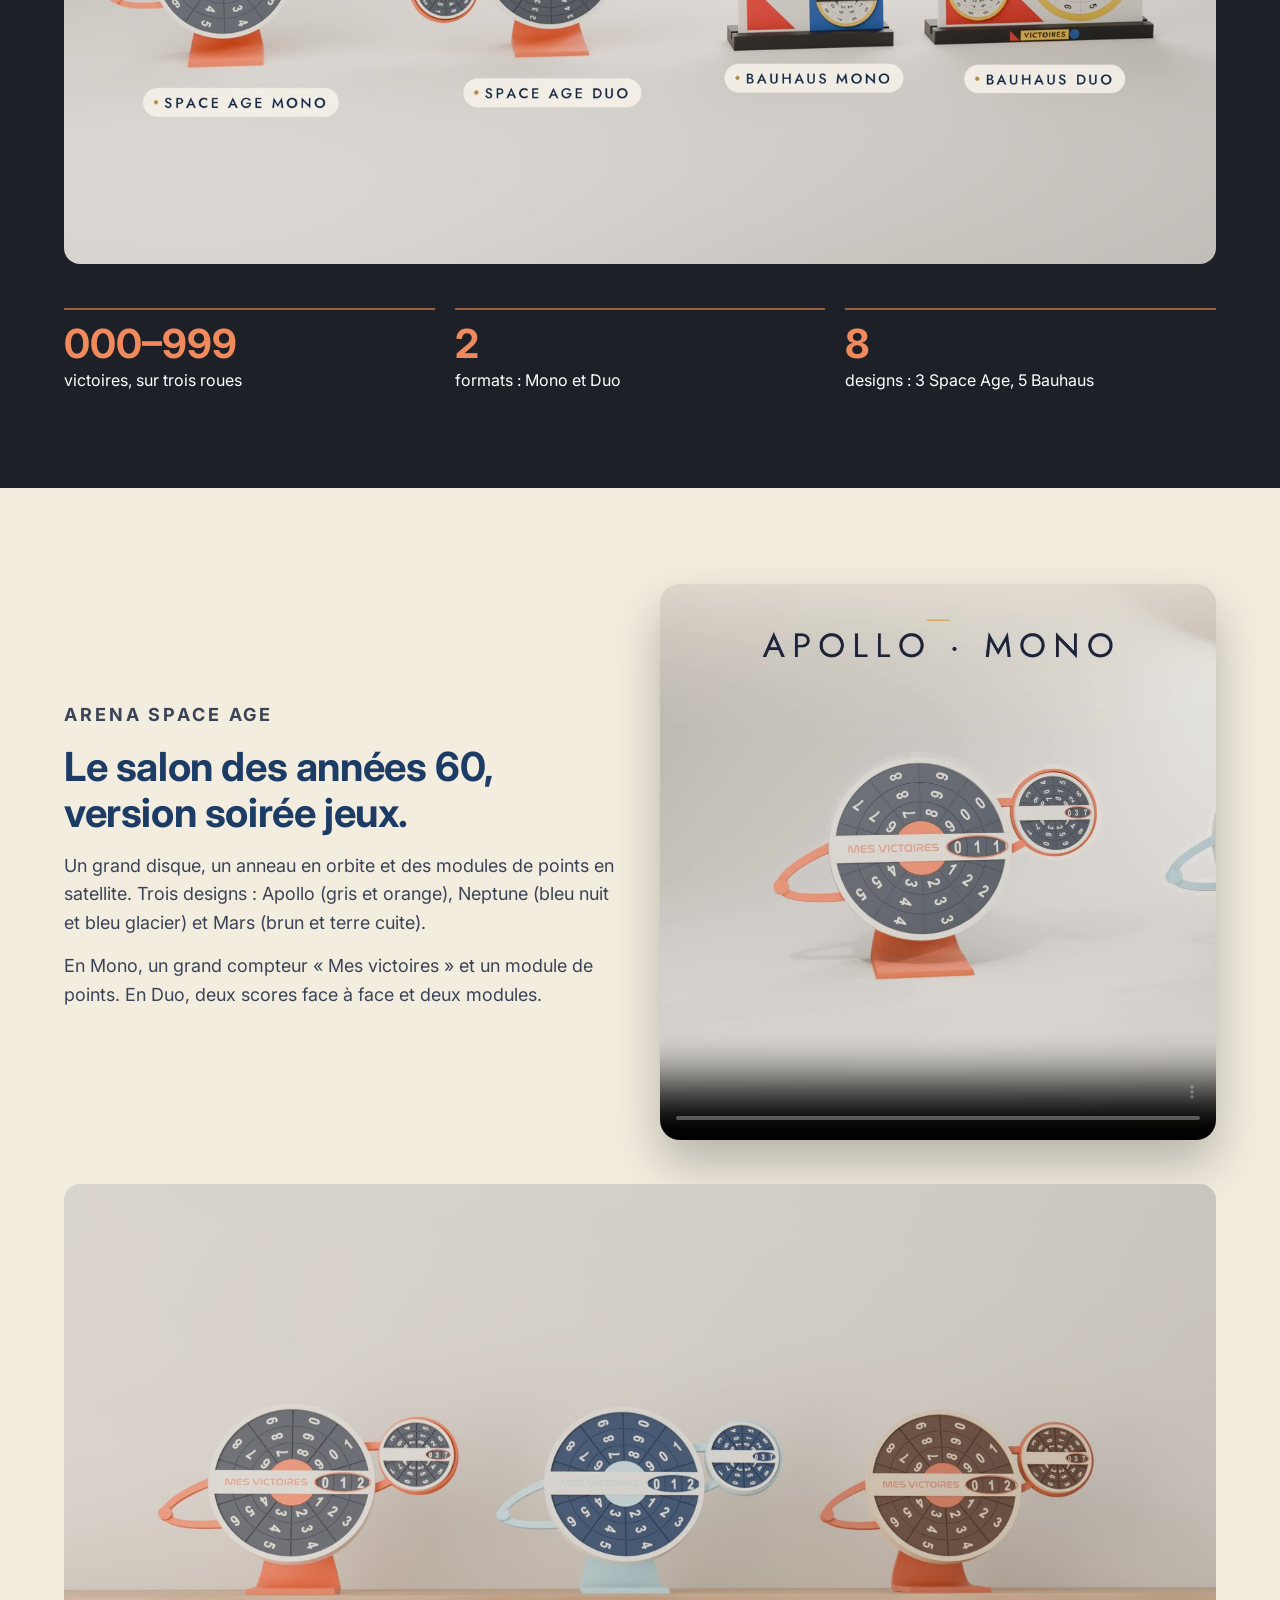
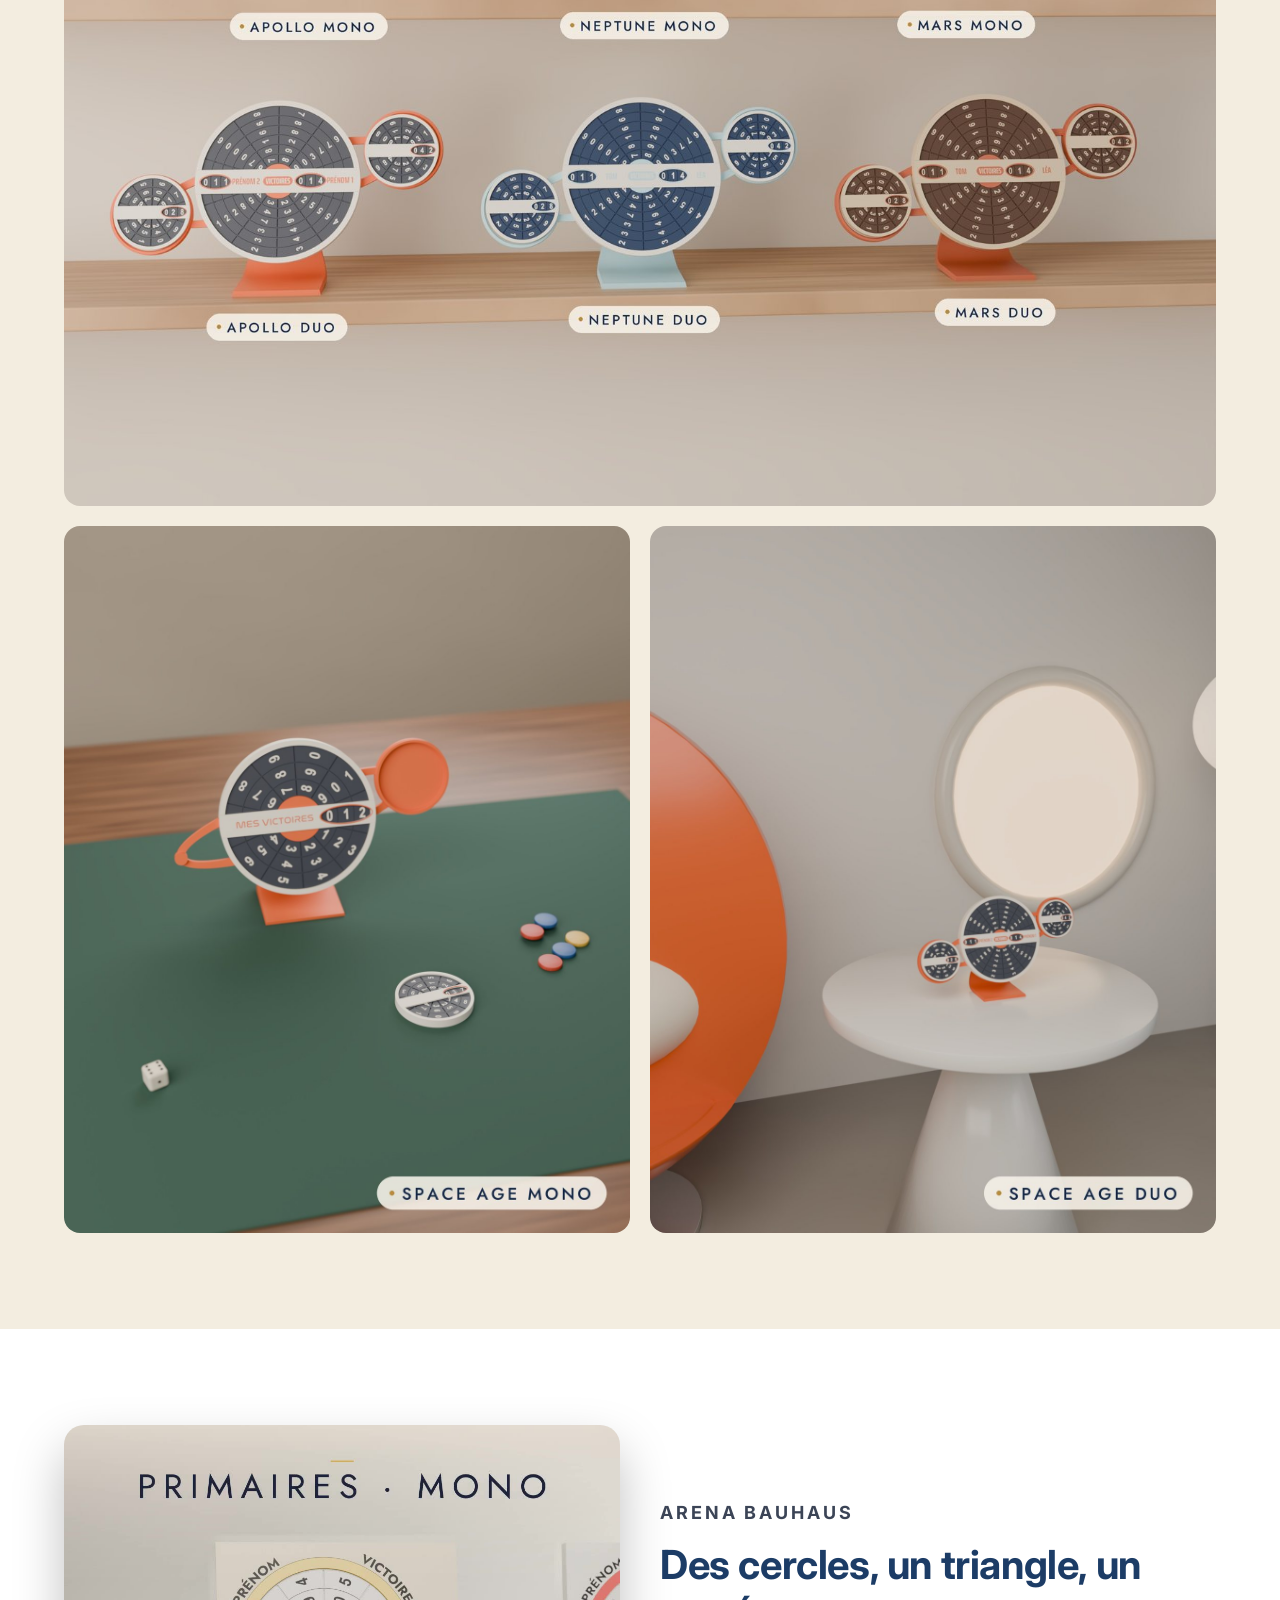
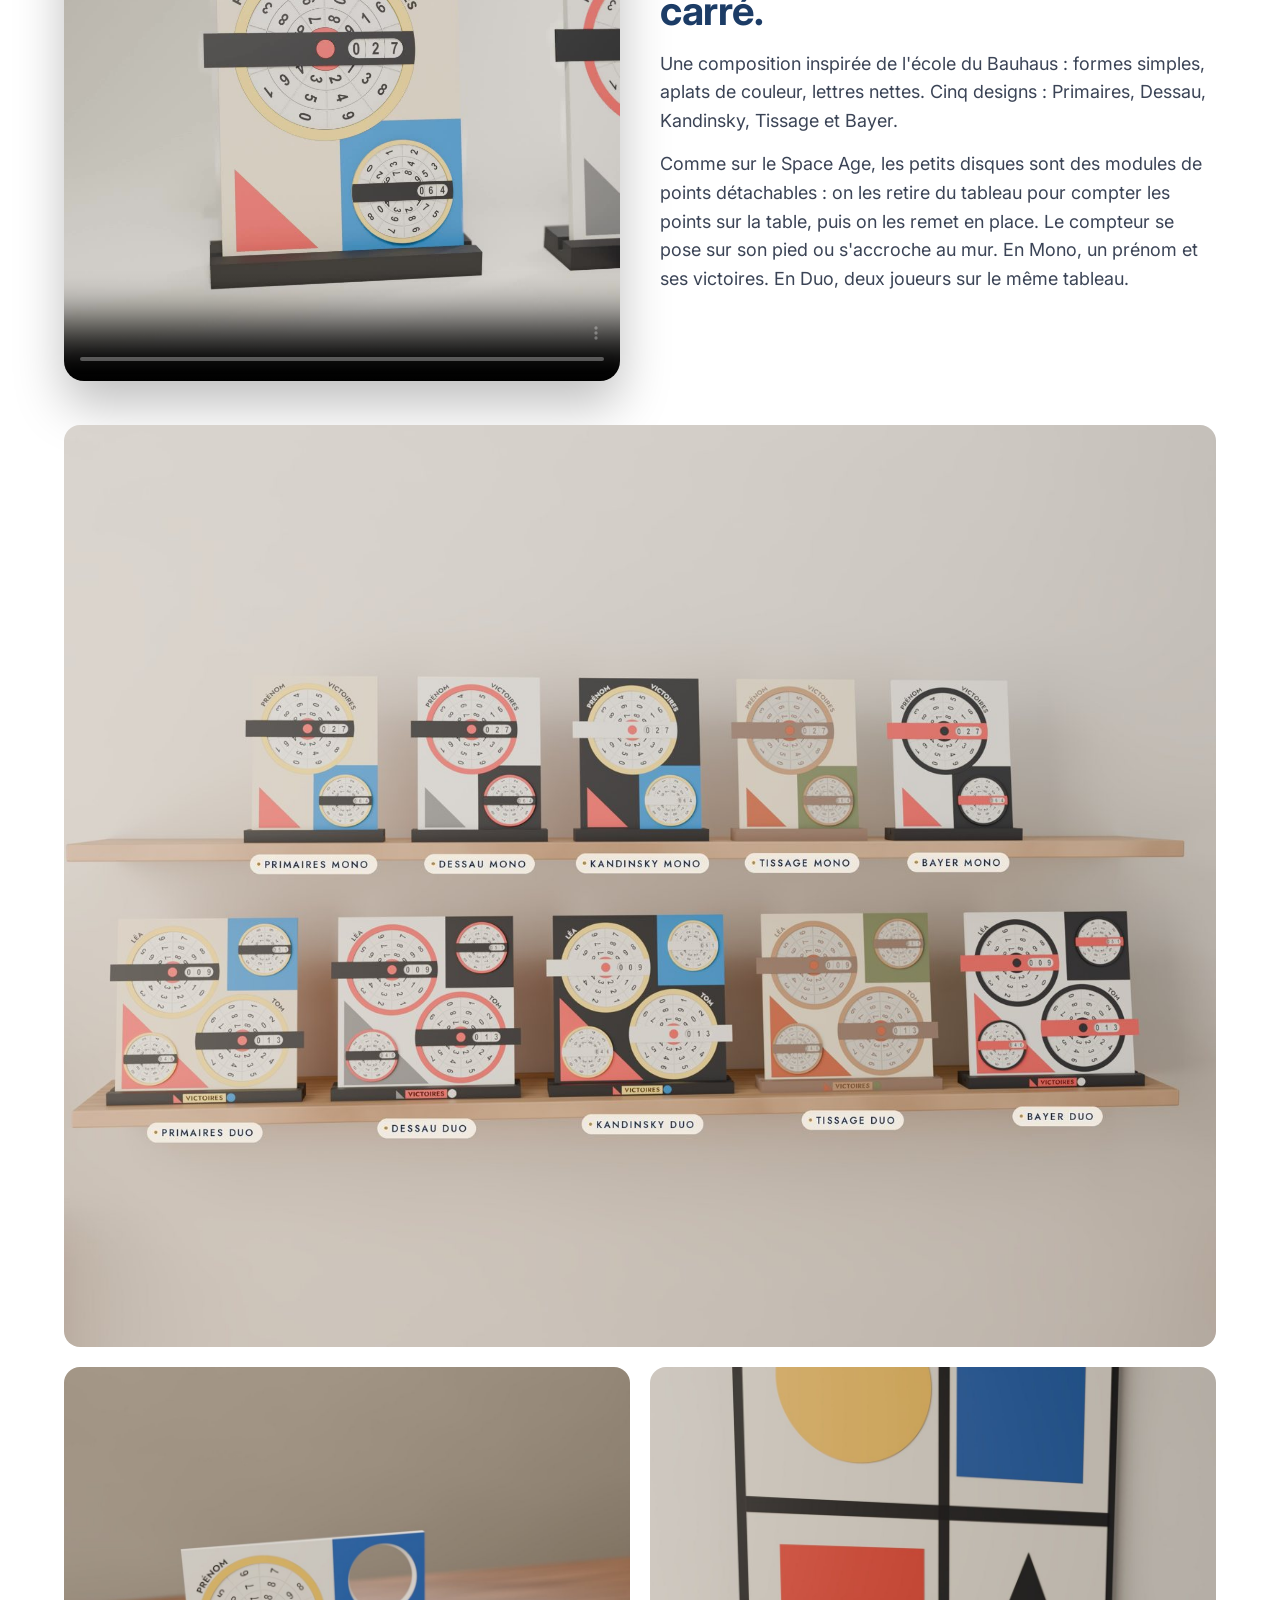
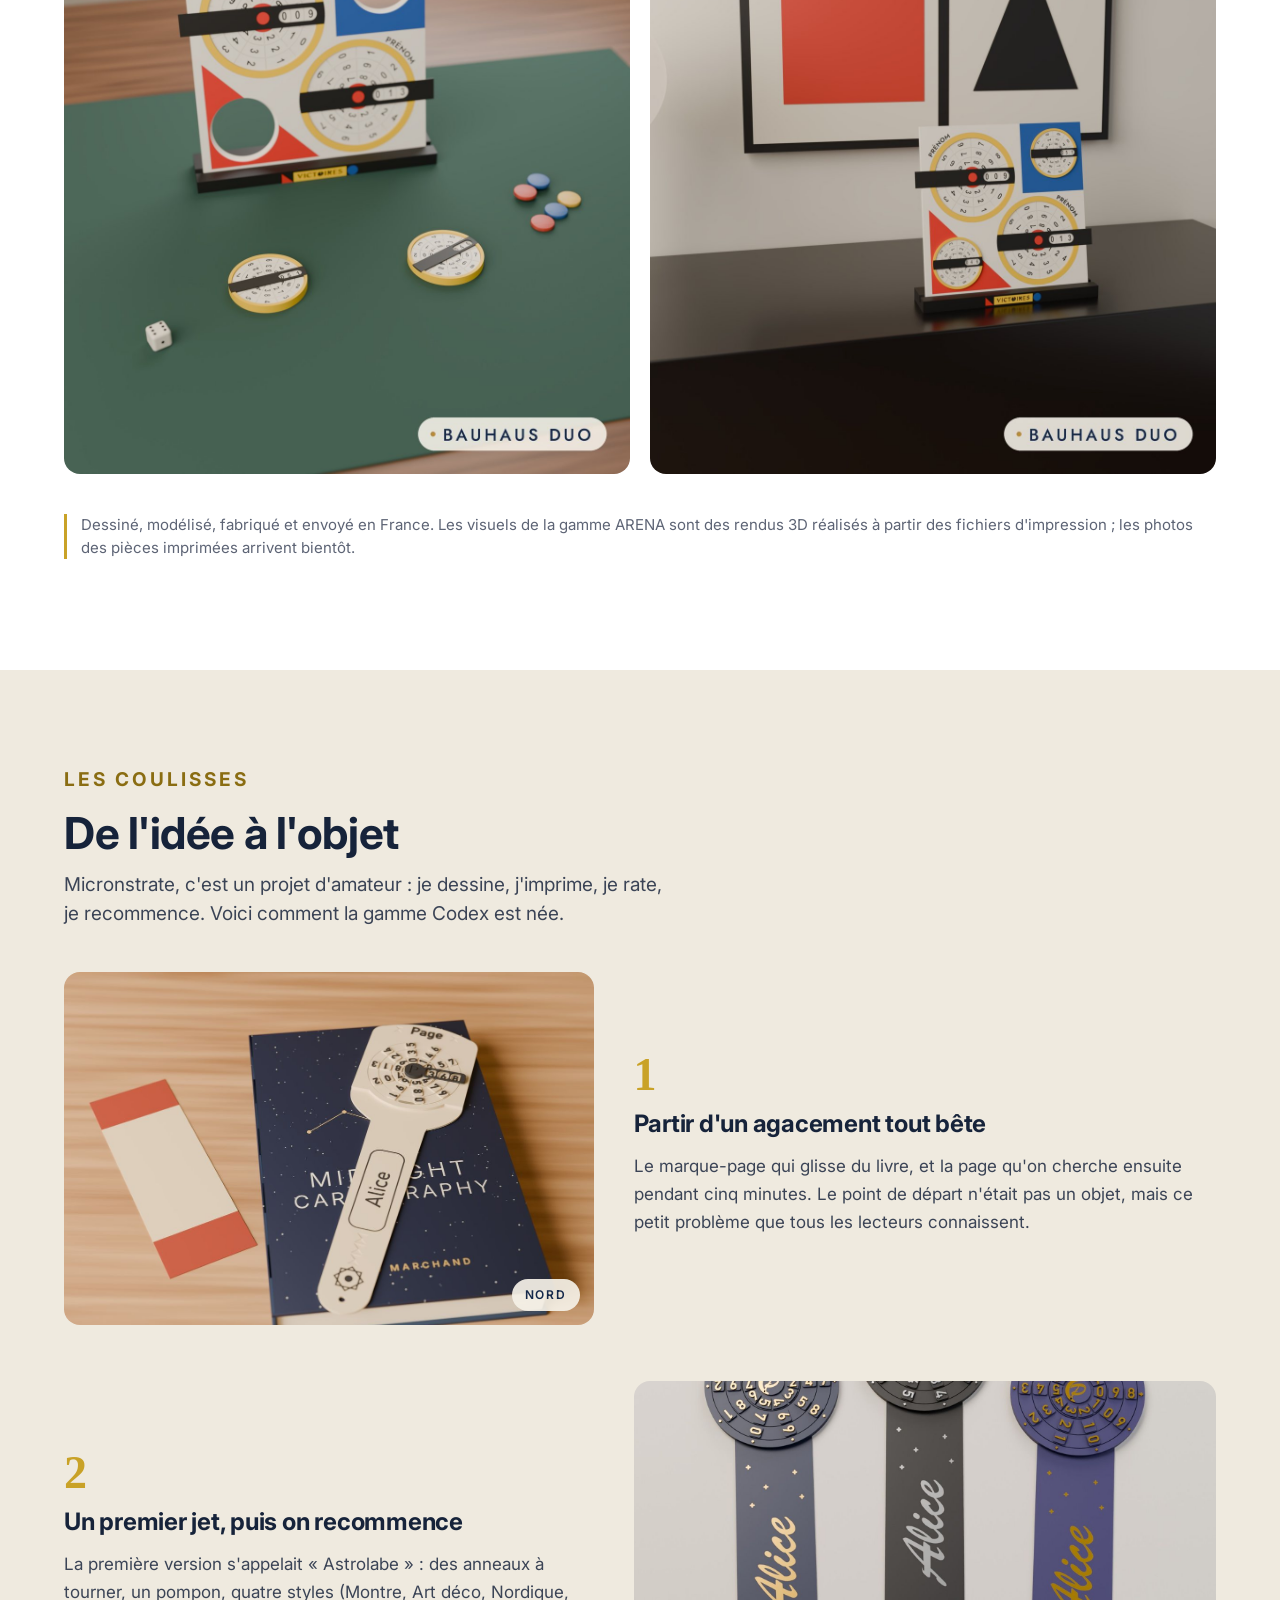
==== commit fb59fb0c: "ARENA Bauhaus : montrer les modules de points détachables Co-Authored-By: Claude Opus 5.5 <noreply@a" ====
--- a/index.html
+++ b/index.html
@@ -349,12 +349,12 @@
 <p class="eyebrow">ARENA Bauhaus</p>
 <h3 class="arena-h" style="color:var(--navy)">Des cercles, un triangle, un carré.</h3>
 <p>Une composition inspirée de l'école du Bauhaus : formes simples, aplats de couleur, lettres nettes. Cinq designs : Primaires, Dessau, Kandinsky, Tissage et Bayer.</p>
-<p>Le compteur se pose sur son pied ou s'accroche au mur. En Mono, un prénom et ses victoires. En Duo, deux joueurs sur le même tableau.</p>
+<p>Comme sur le Space Age, les petits disques sont des modules de points détachables : on les retire du tableau pour compter les points sur la table, puis on les remet en place. Le compteur se pose sur son pied ou s'accroche au mur. En Mono, un prénom et ses victoires. En Duo, deux joueurs sur le même tableau.</p>
 </div>
 </div>
 <img class="wide" src="img/arena-bauhaus-gamme.jpg" width="1600" height="1280" loading="lazy" alt="Les dix compteurs Bauhaus sur deux étagères : Primaires, Dessau, Kandinsky, Tissage et Bayer, en Mono et en Duo">
 <div class="duo">
-<img src="img/arena-bauhaus-jeu.jpg" width="1200" height="1500" loading="lazy" alt="Bauhaus Duo sur une table de jeu avec des dés et des cartes">
+<img src="img/arena-bauhaus-module.jpg" width="1200" height="1500" loading="lazy" alt="Bauhaus Duo sur une table de jeu : les deux modules de points sont retirés du tableau et posés sur la table">
 <img src="img/arena-bauhaus-inspiration.jpg" width="1200" height="1500" loading="lazy" alt="Bauhaus Duo posé sous un tableau de style Bauhaus : cercle jaune, carré rouge, triangle noir">
 </div>
 <p class="note">Dessiné, modélisé, fabriqué et envoyé en France. Les visuels de la gamme ARENA sont des rendus 3D réalisés à partir des fichiers d'impression ; les photos des pièces imprimées arrivent bientôt.</p>
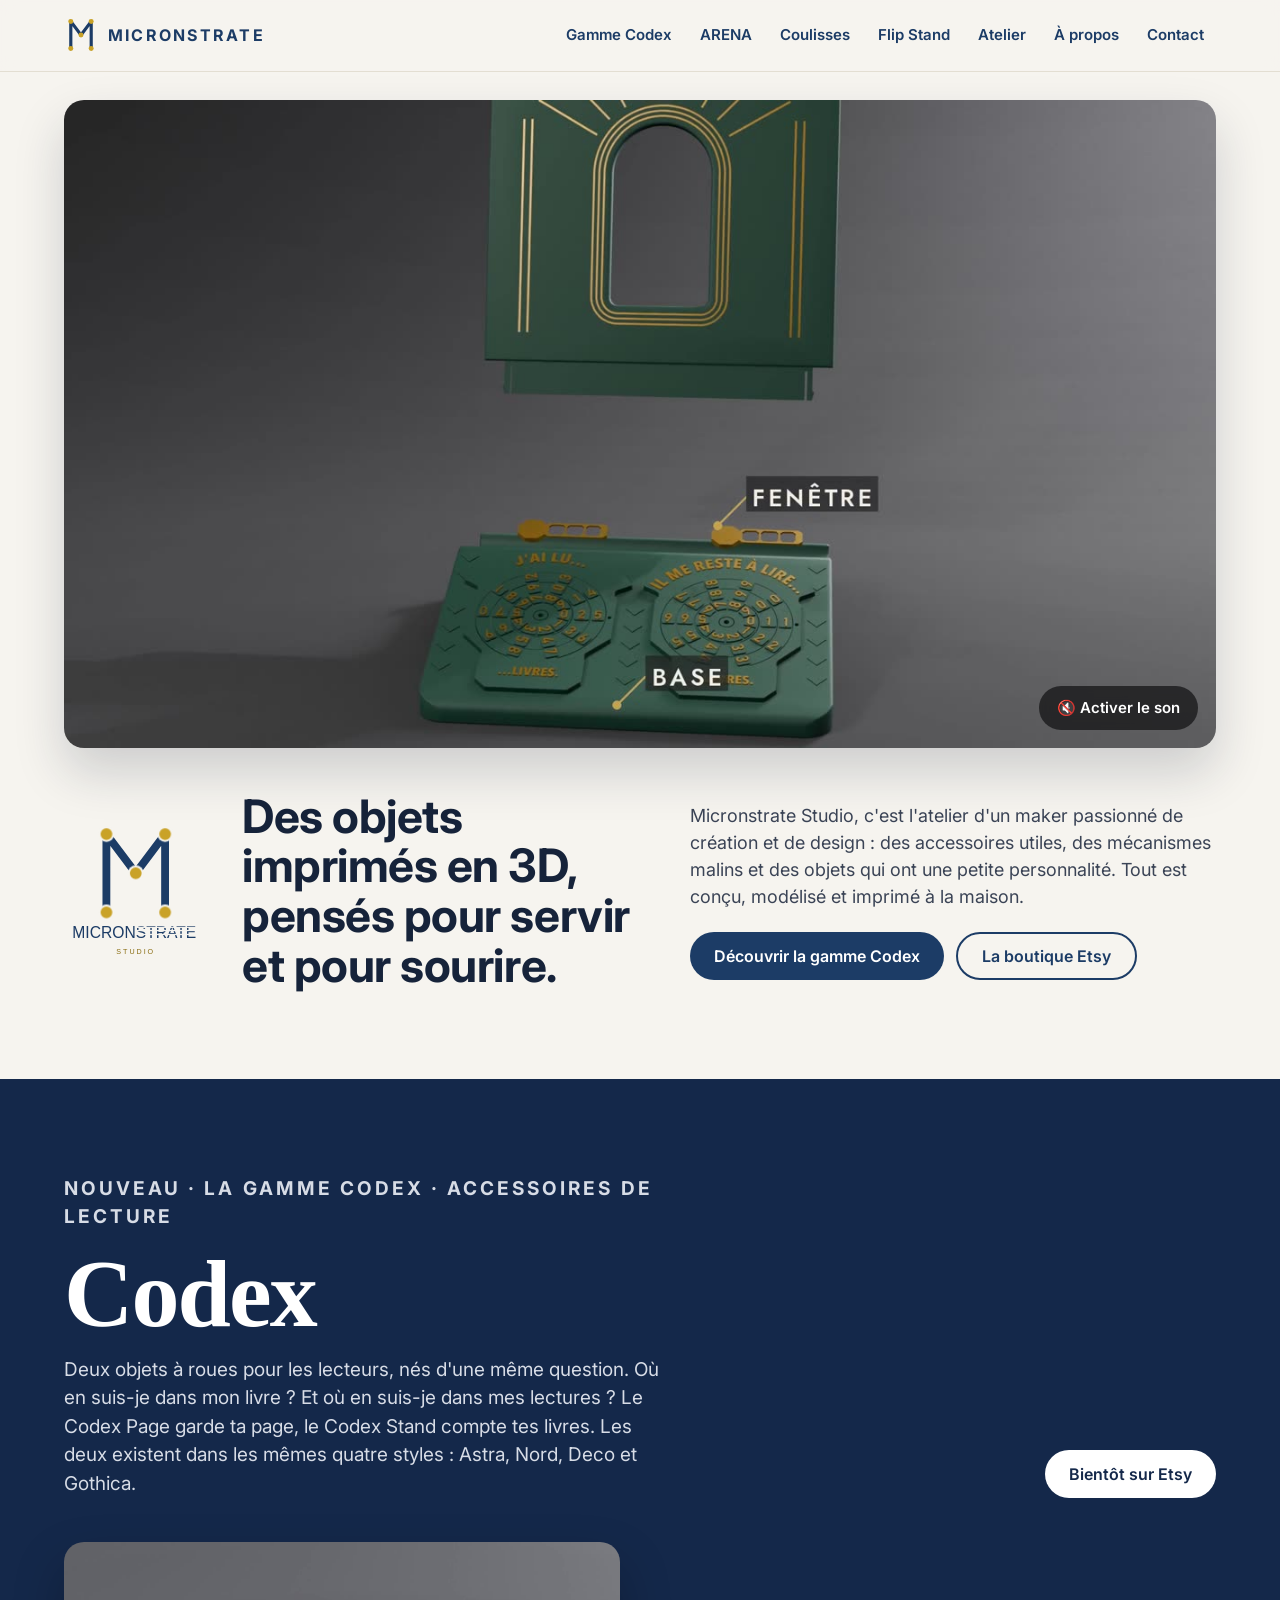
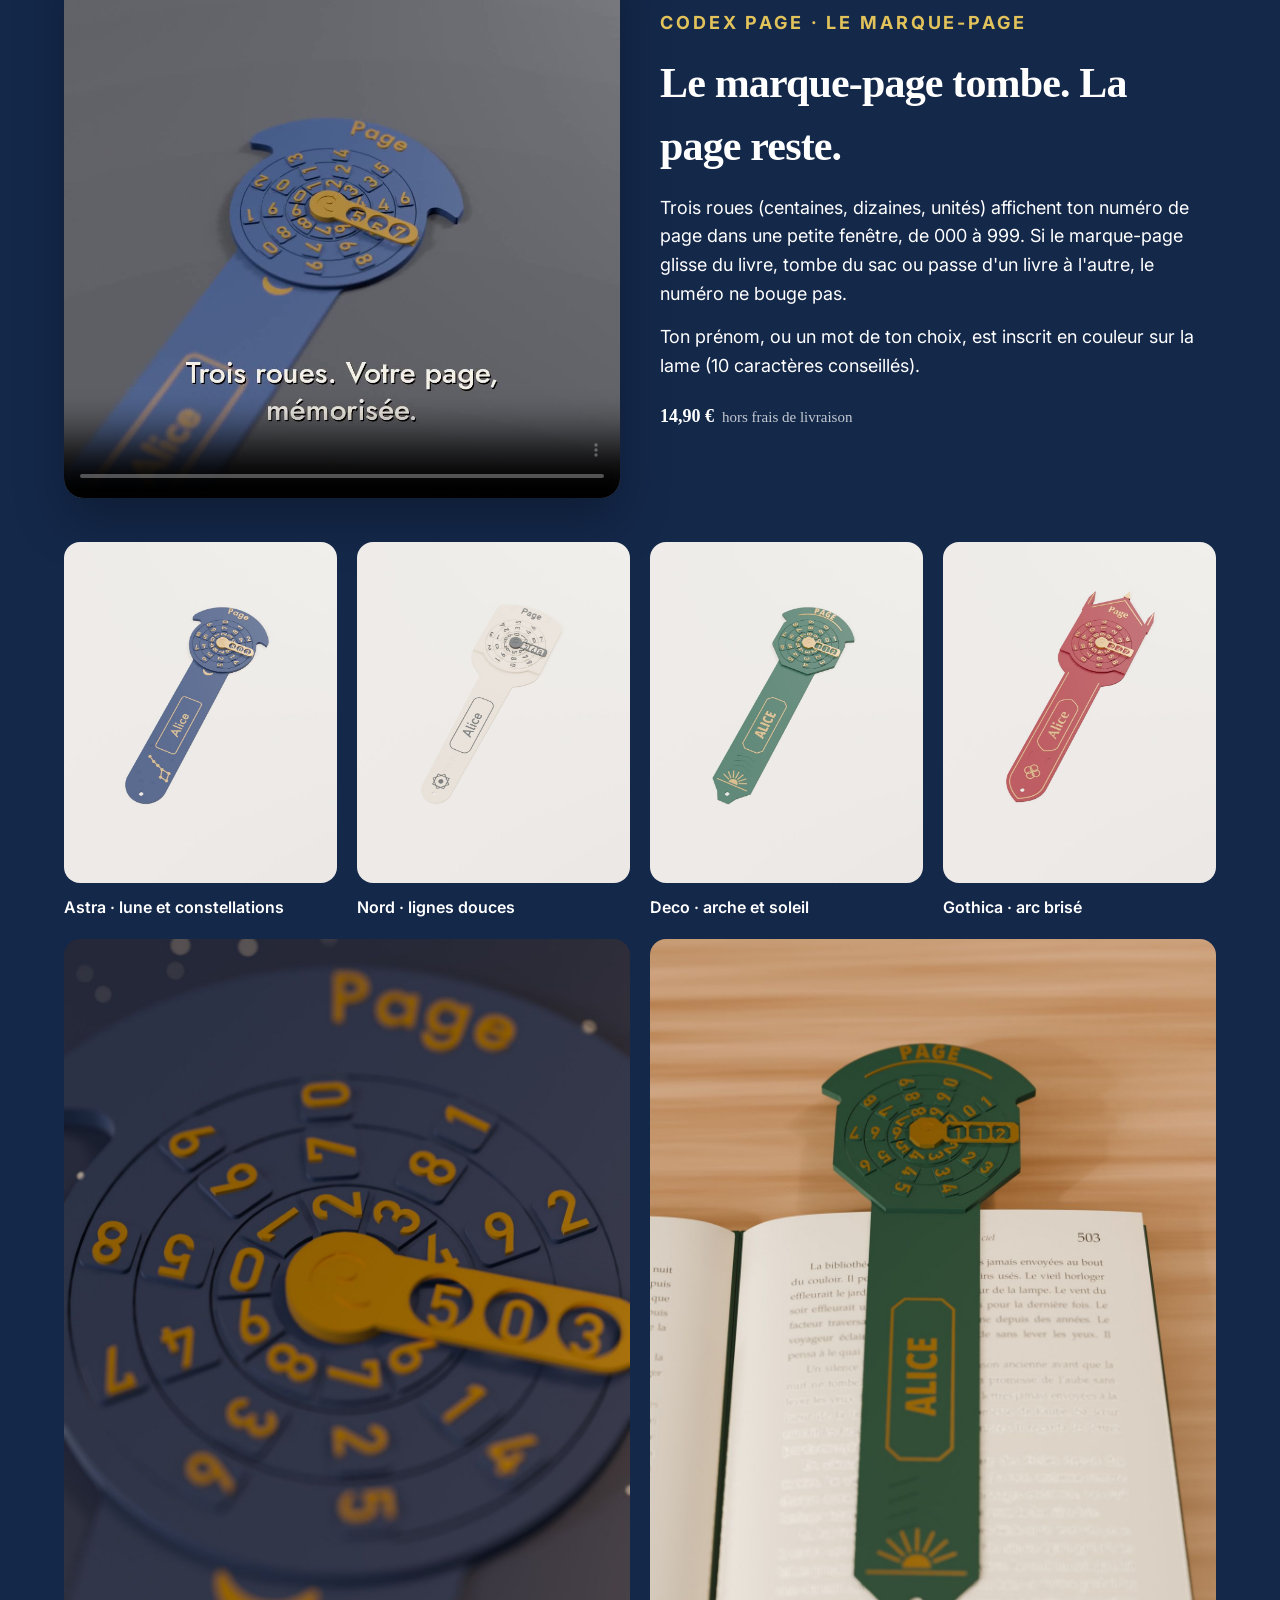
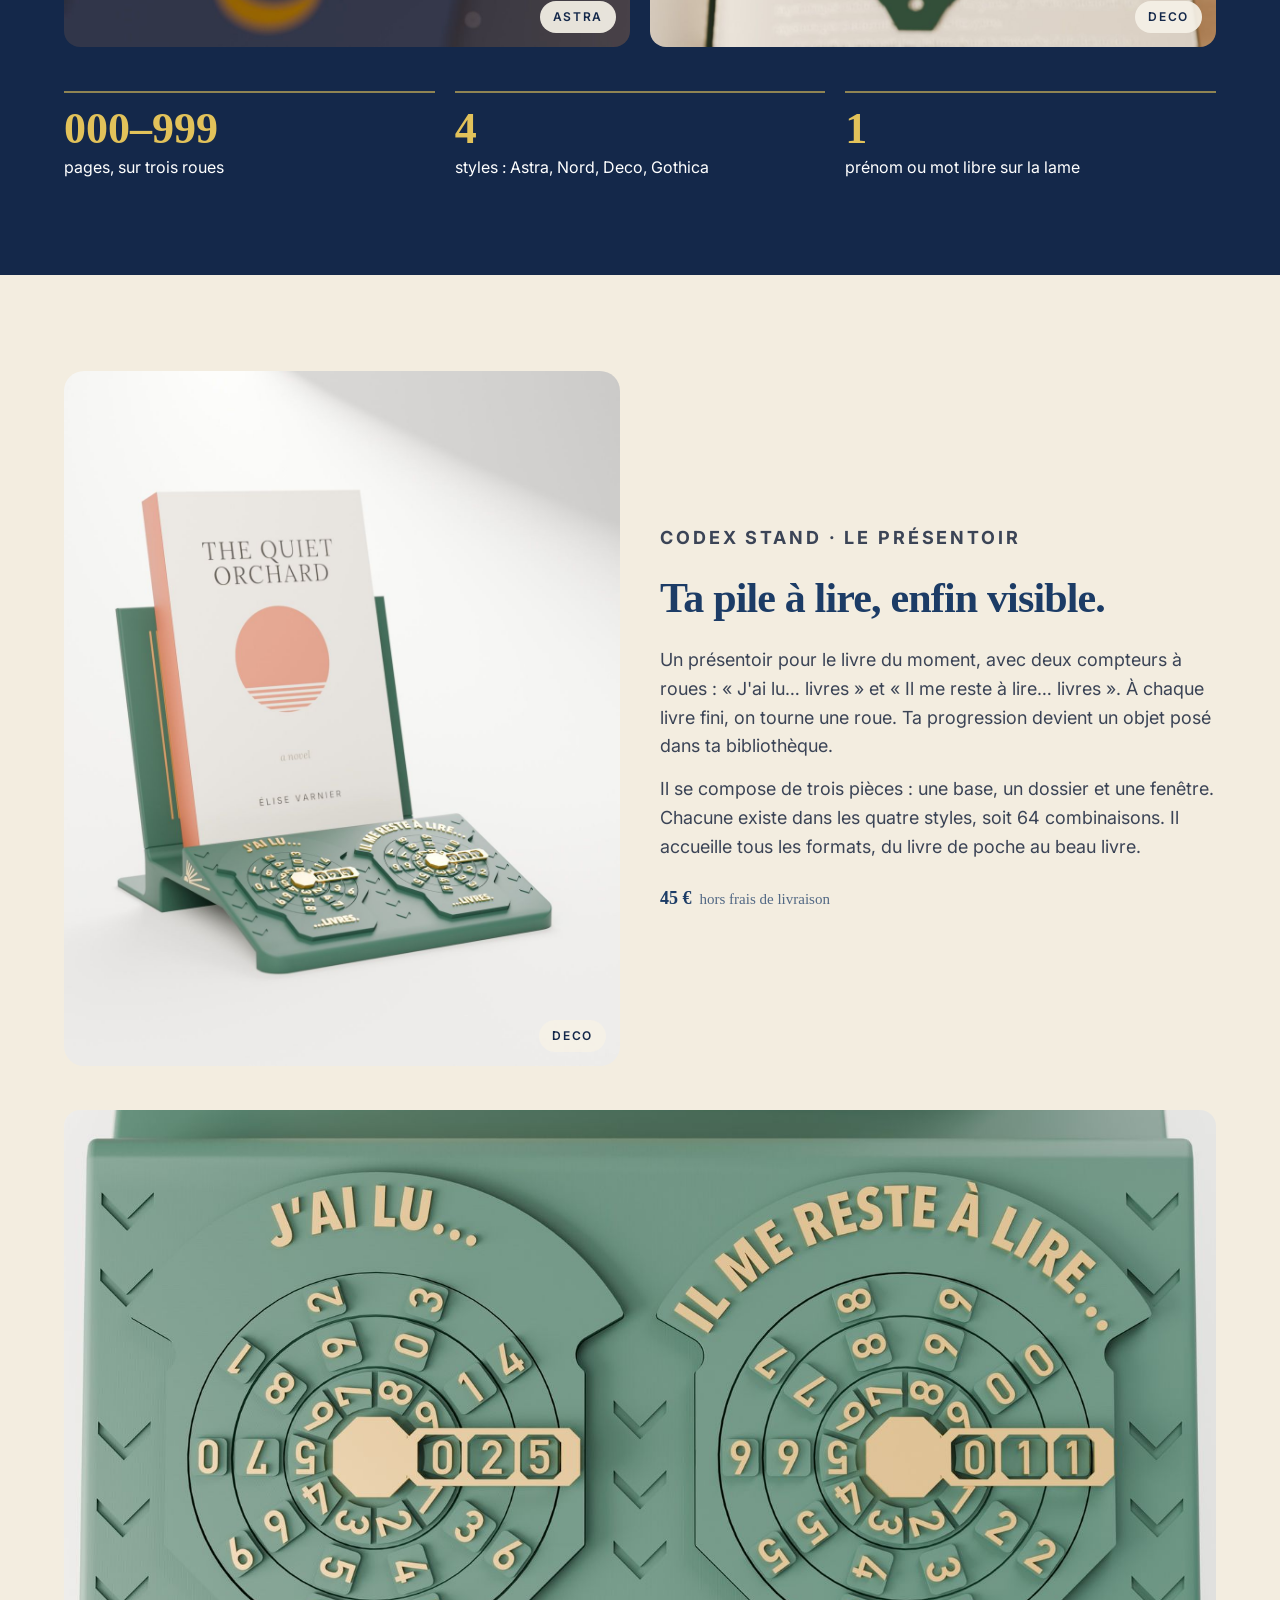
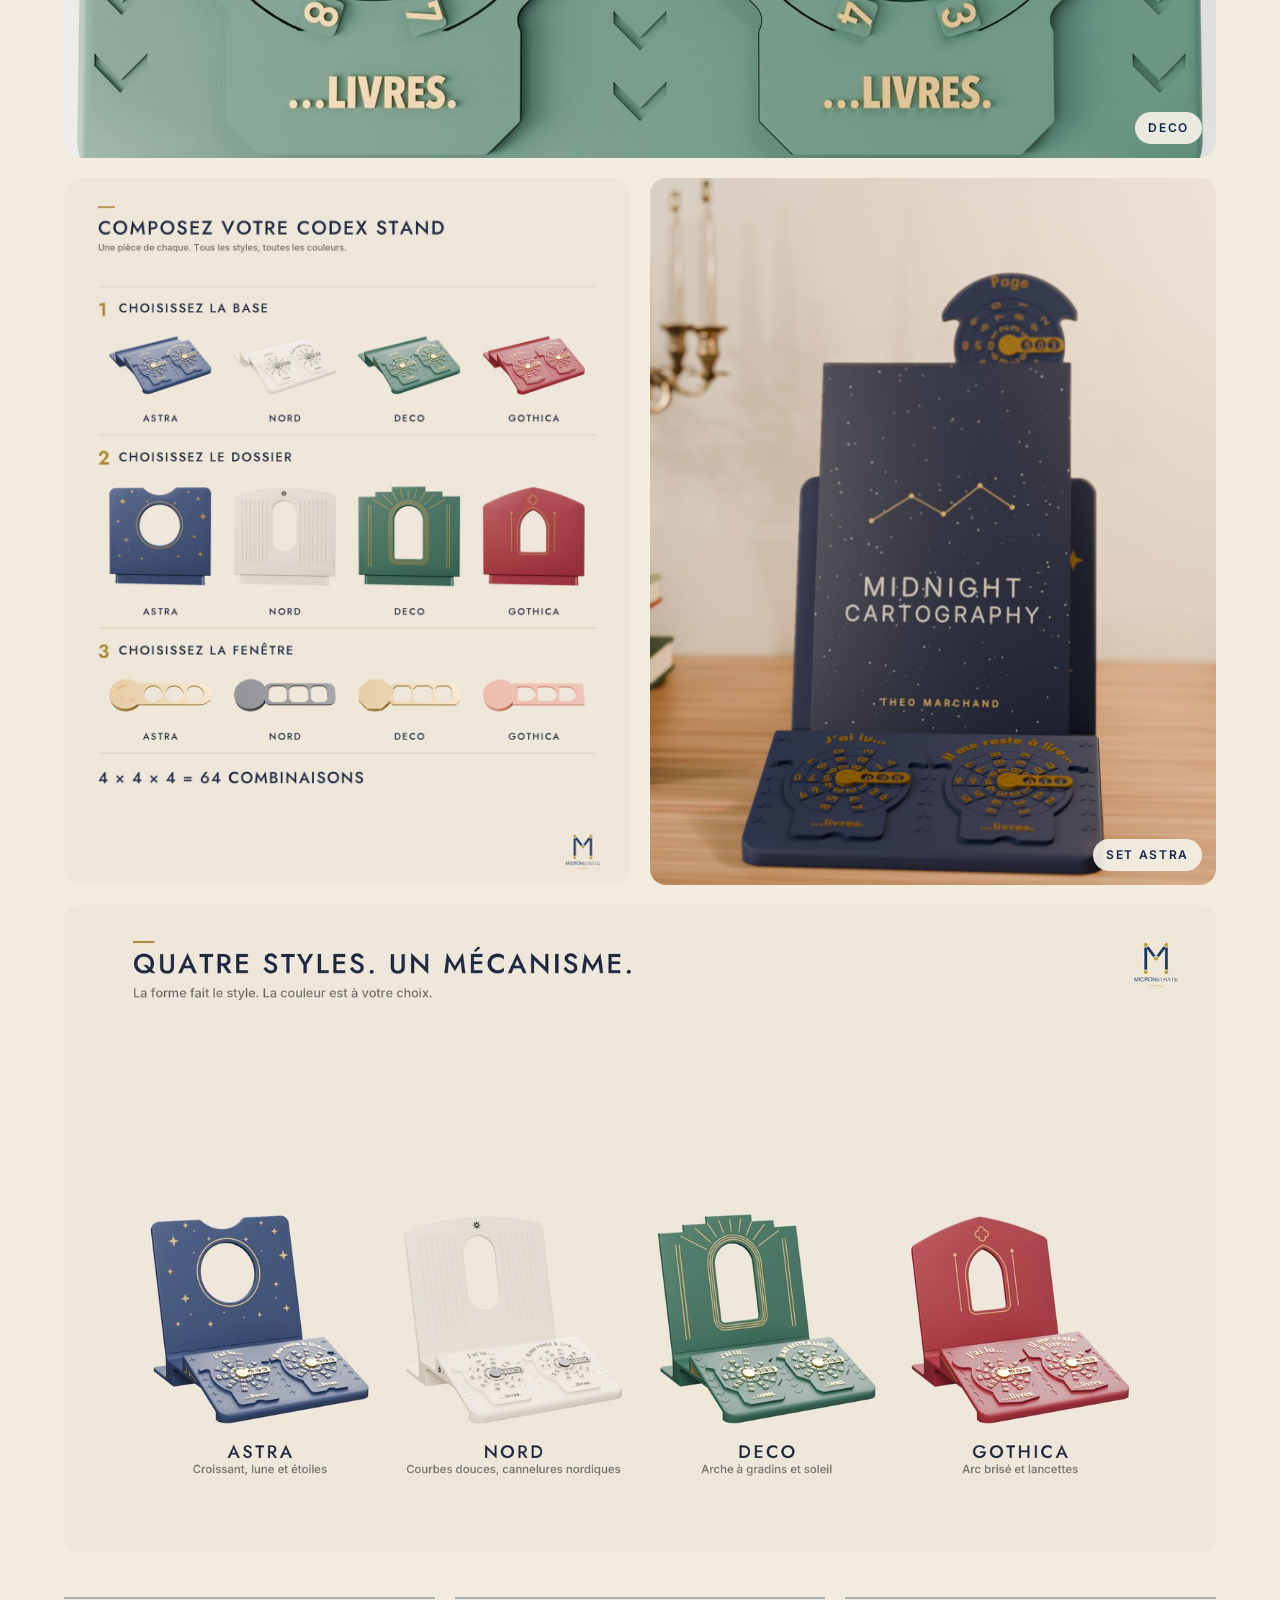
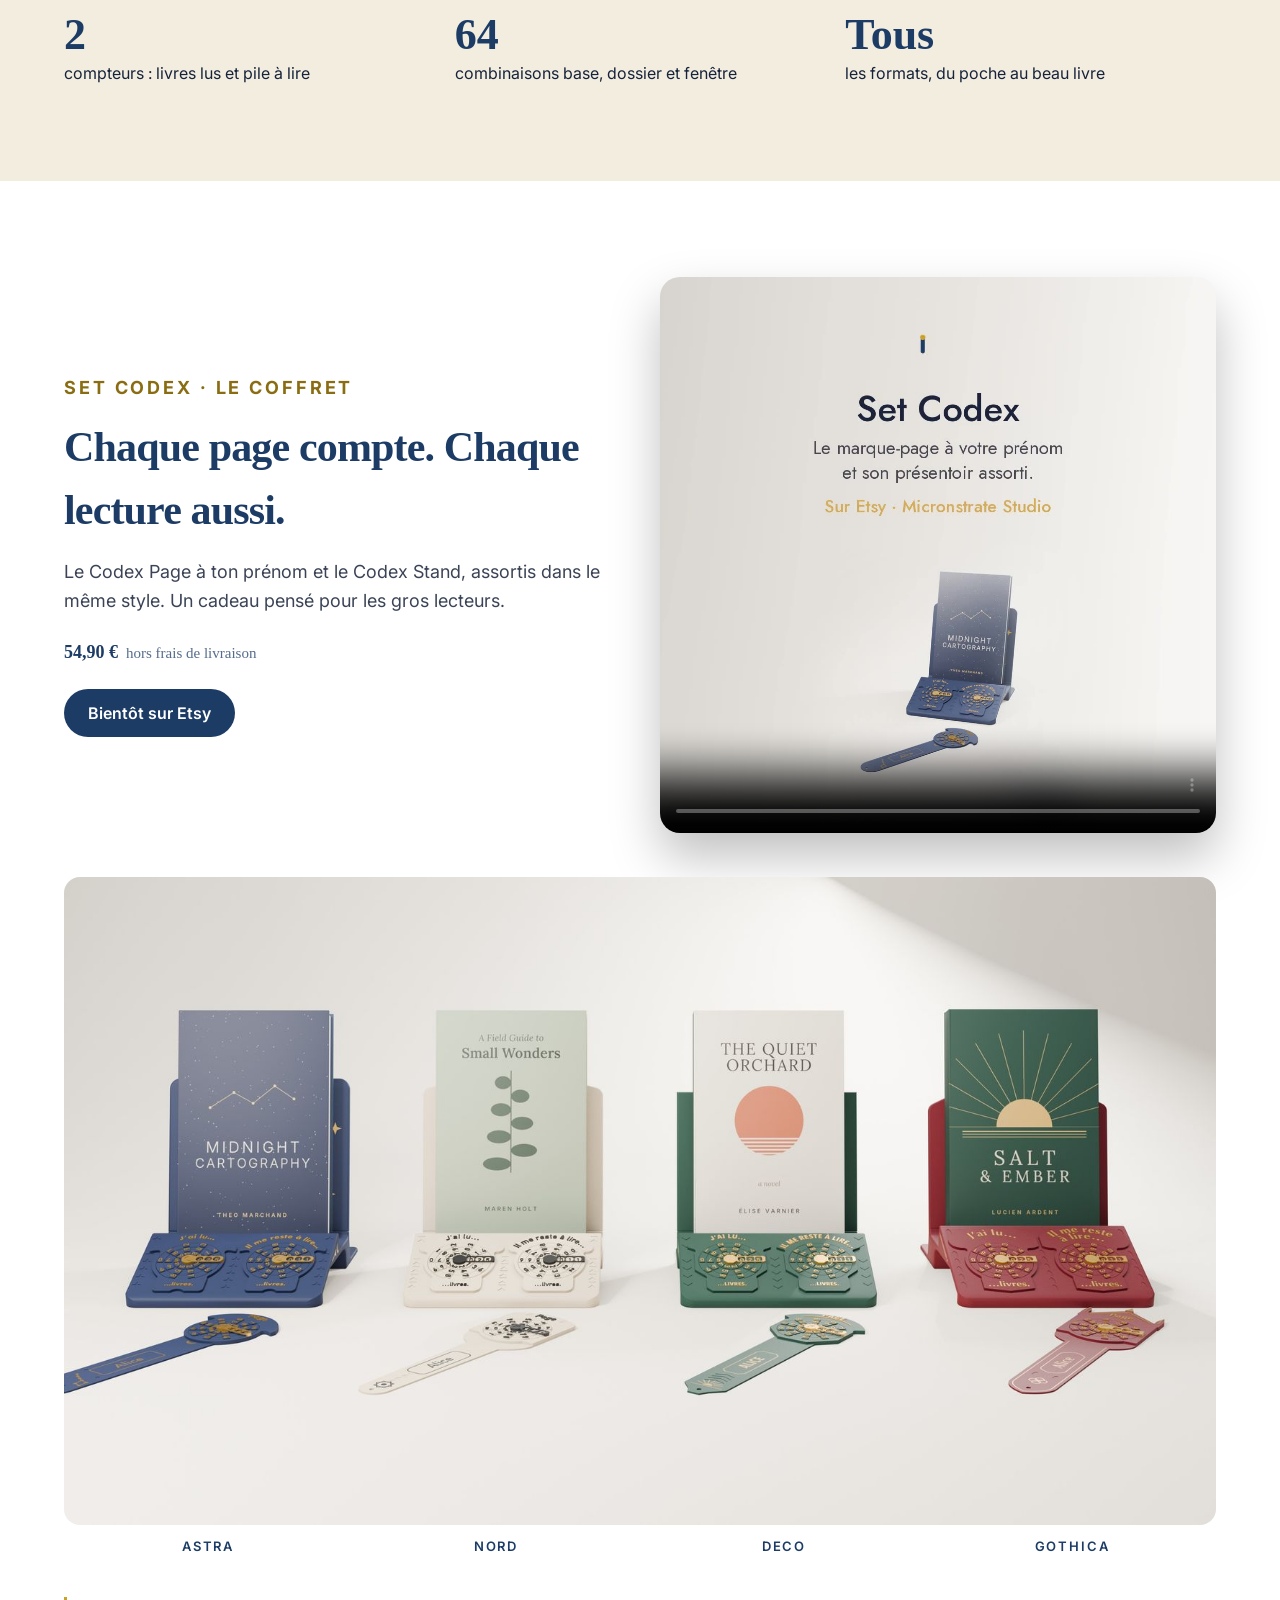
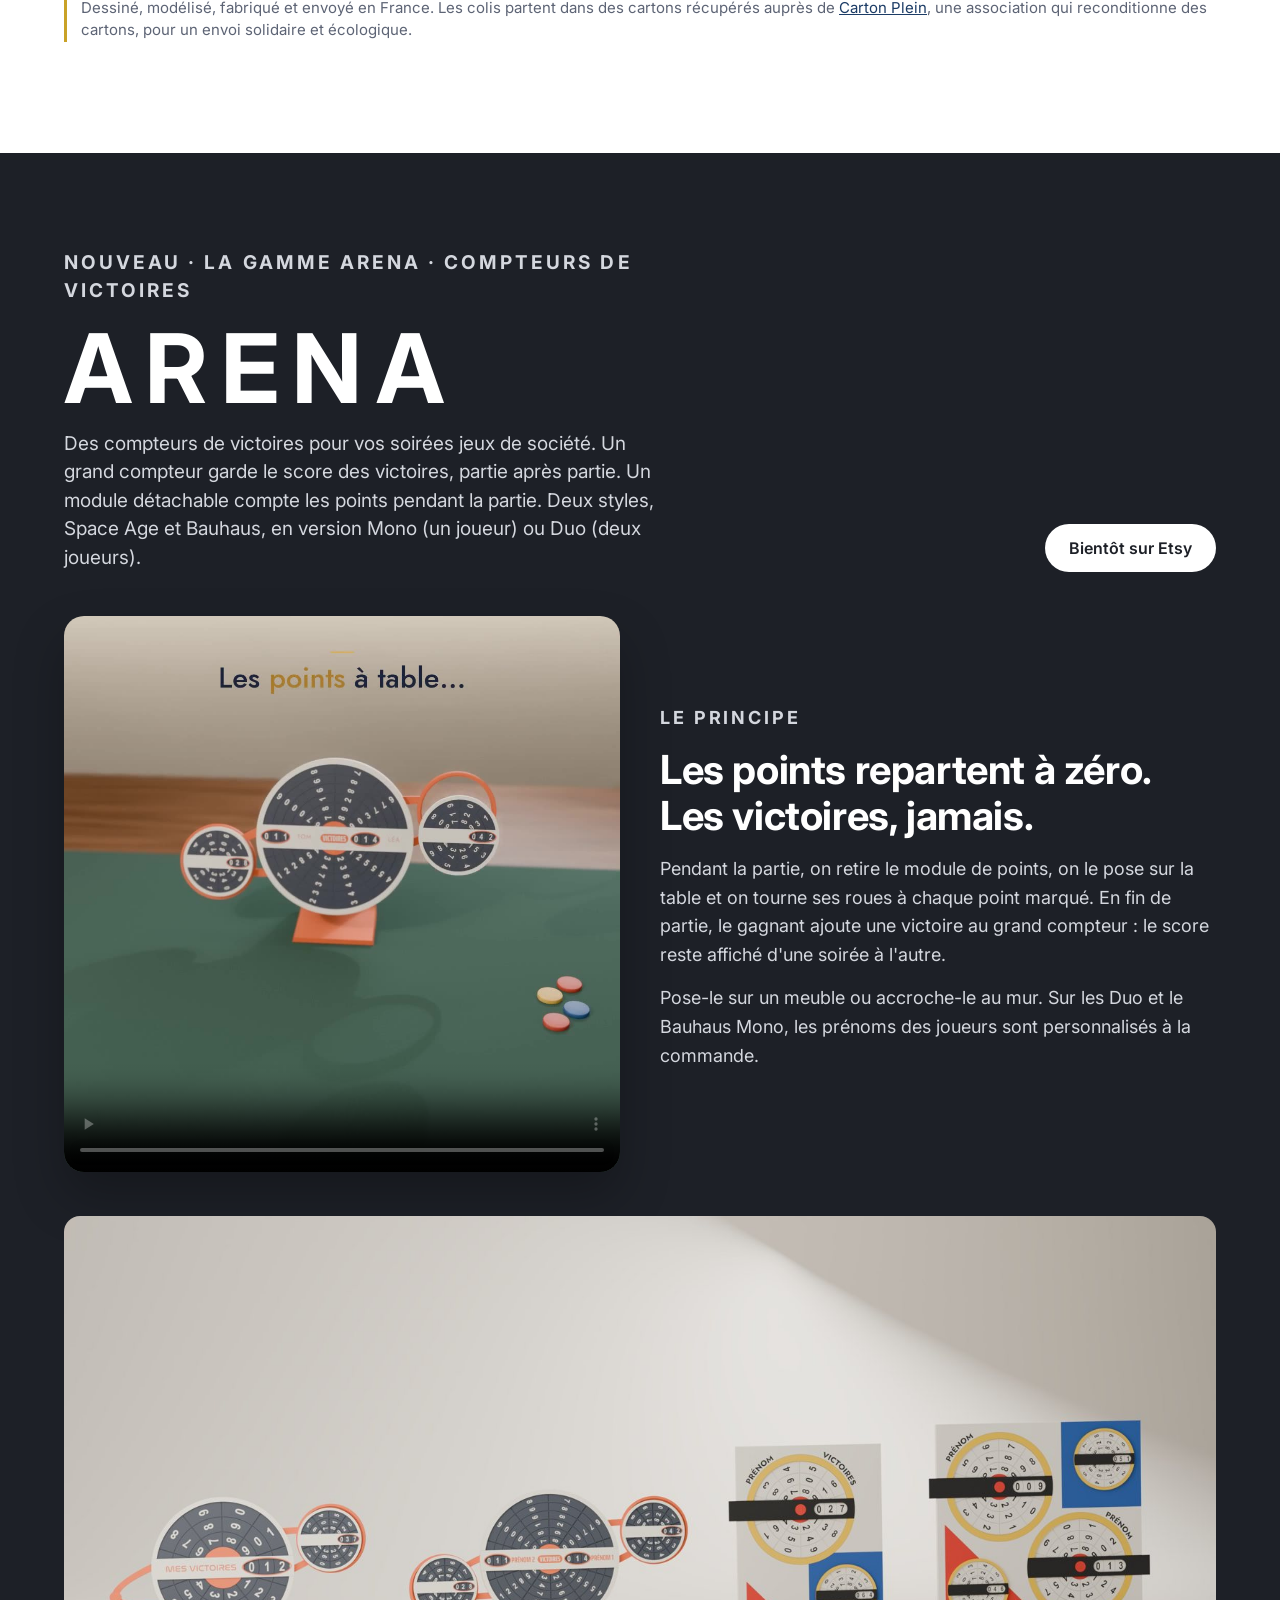
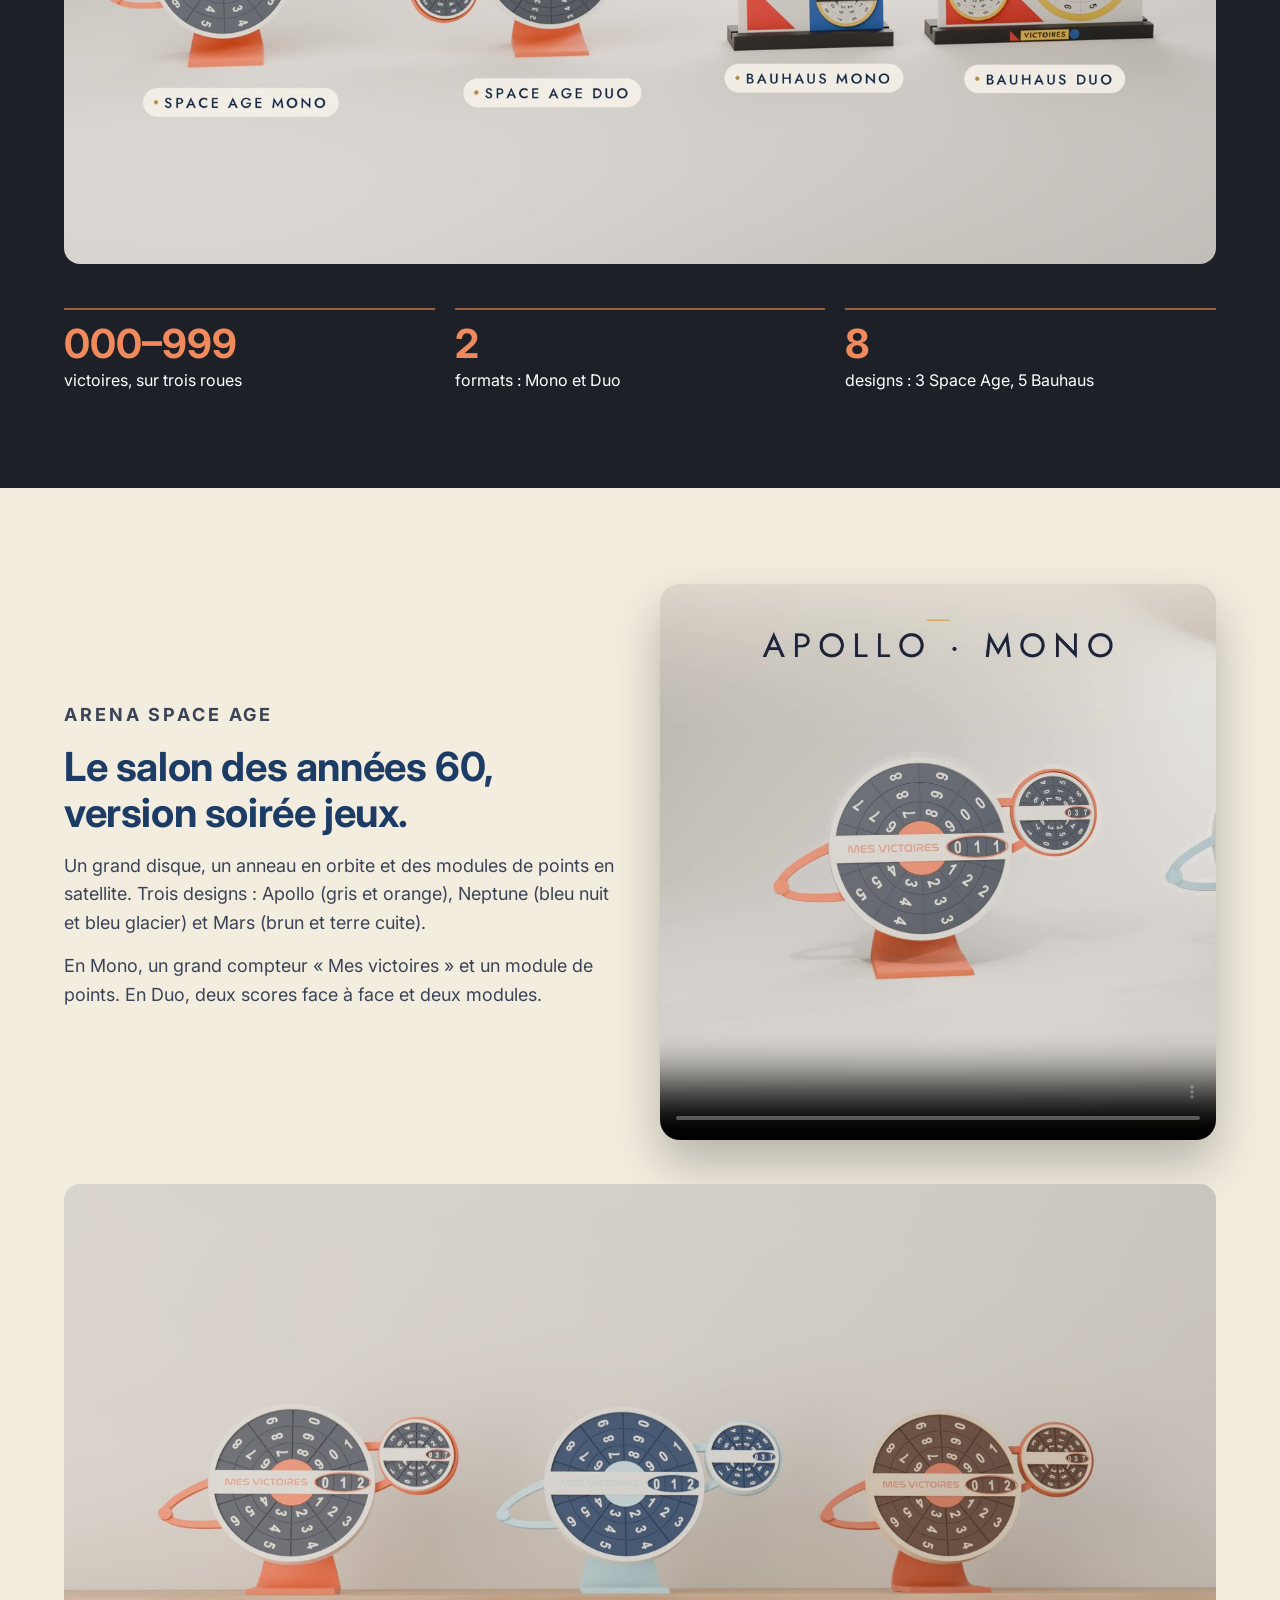
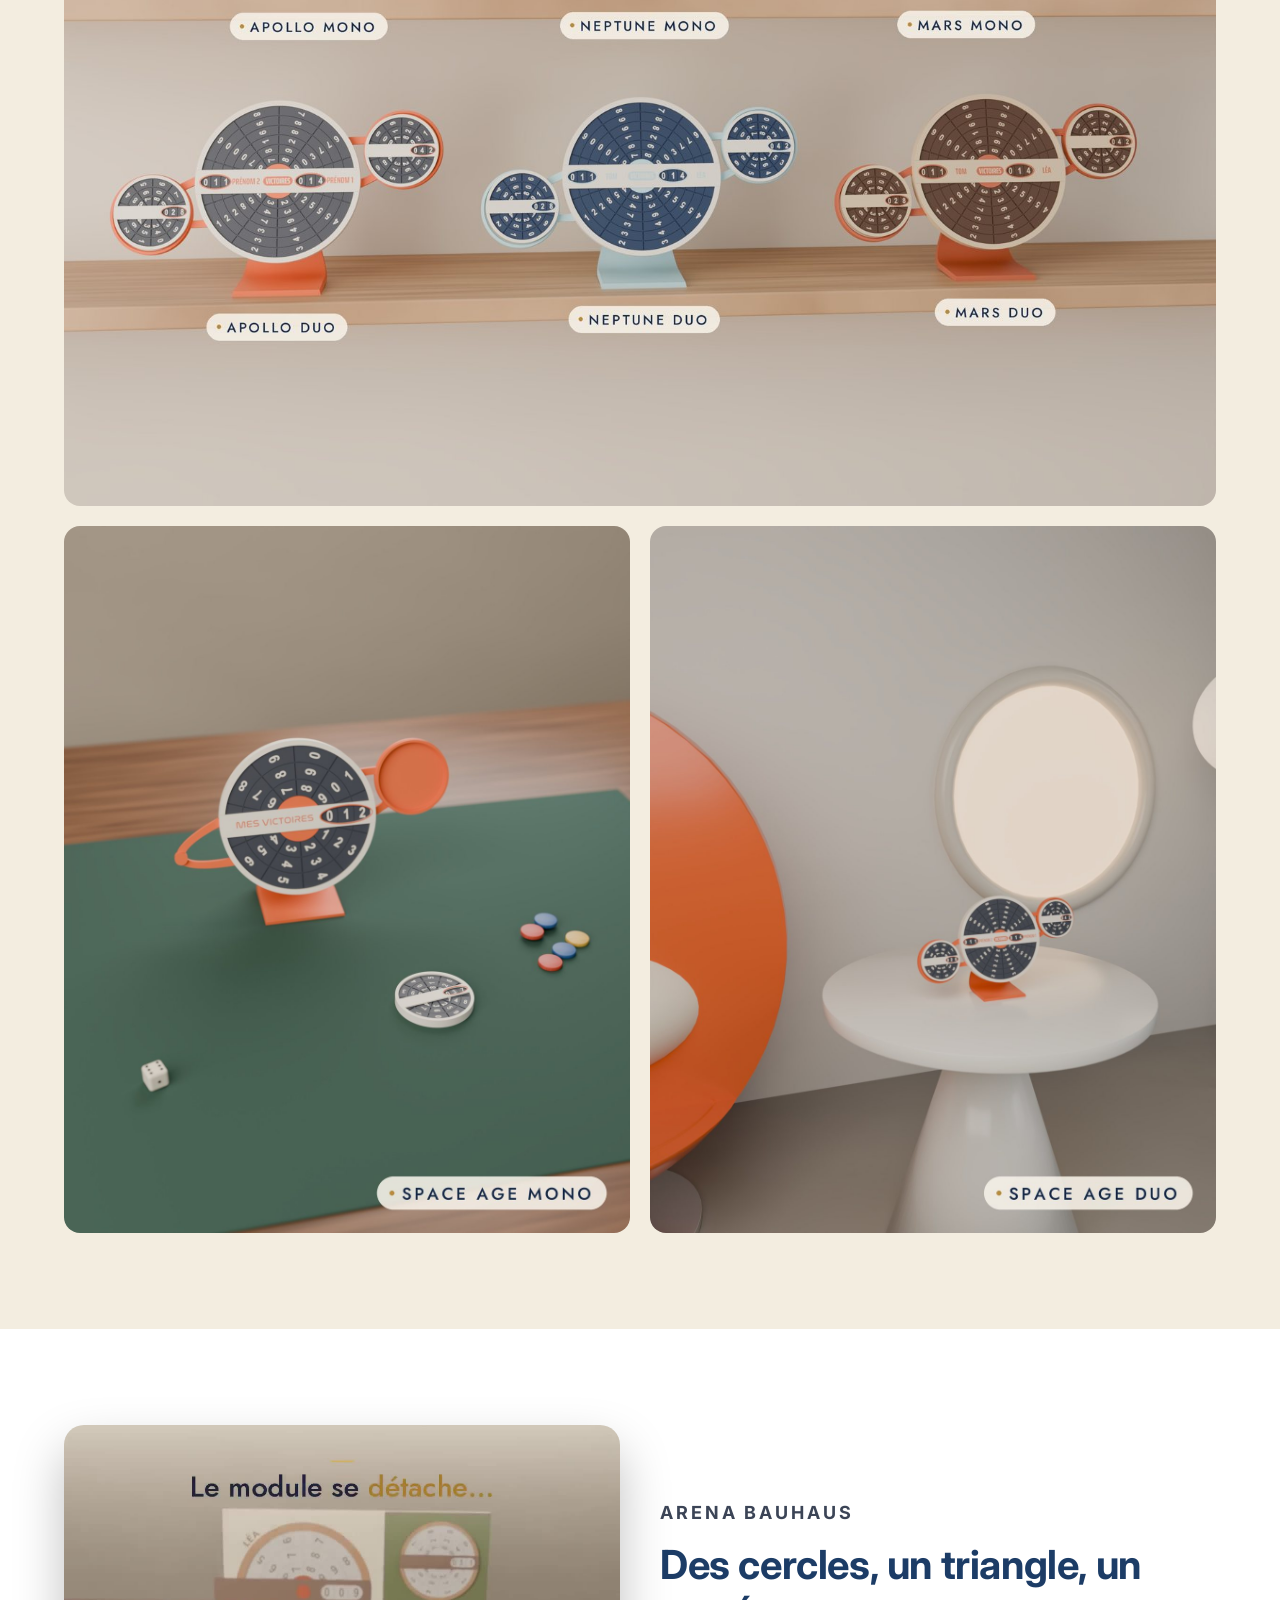
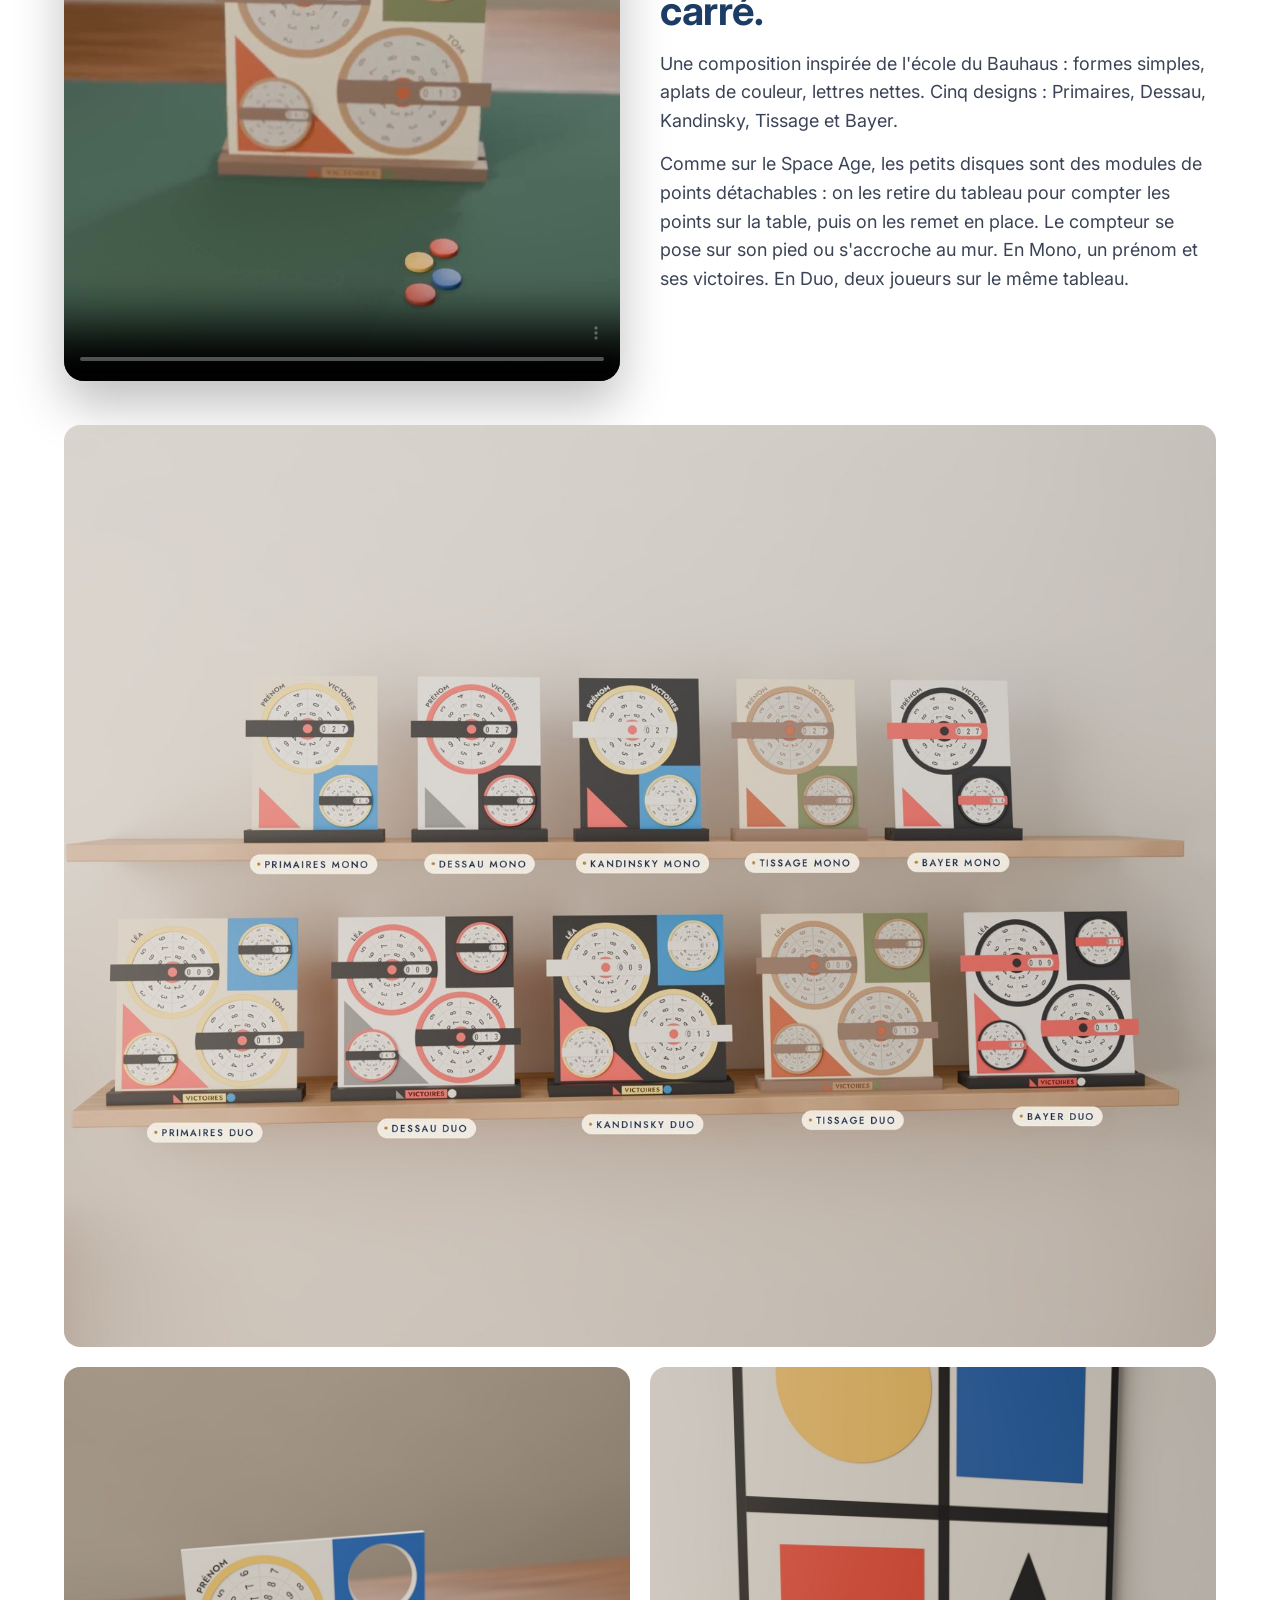
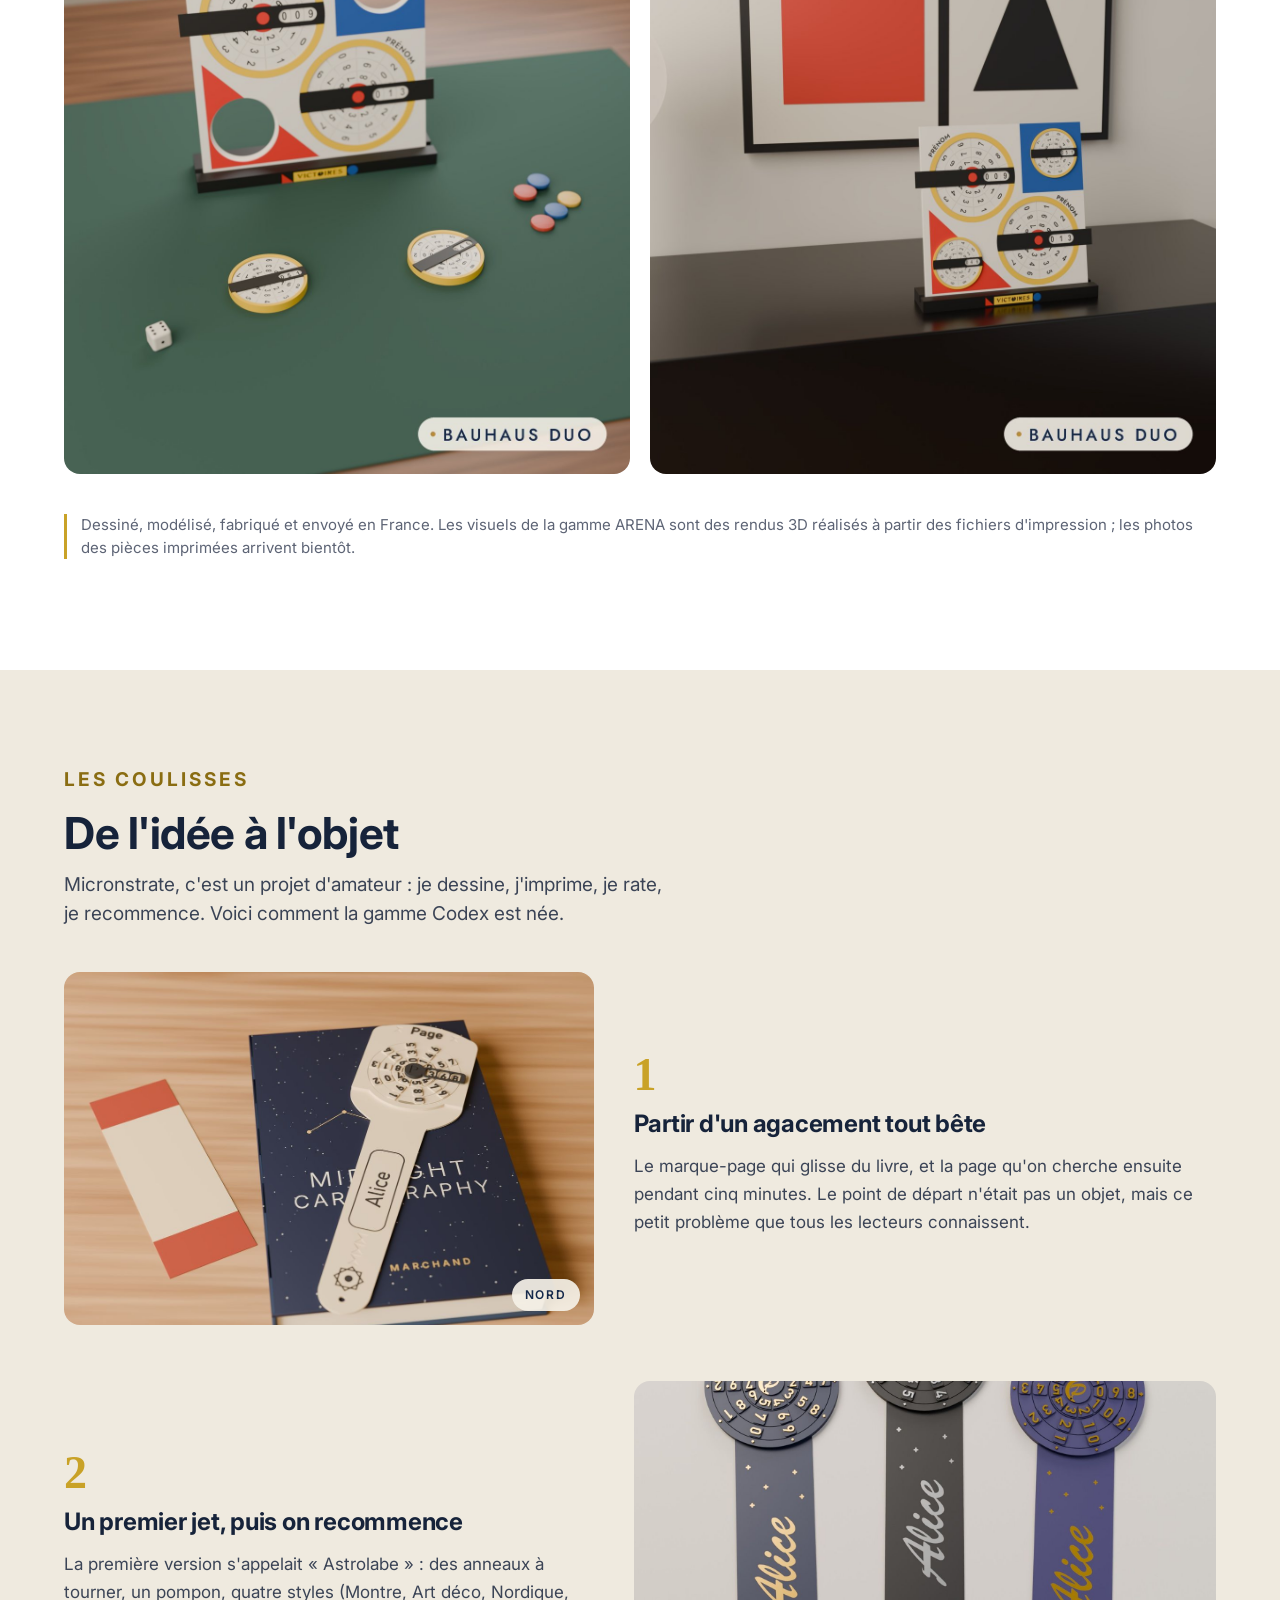
==== commit b4be7062: "ARENA Bauhaus : nouvelle vidéo avec le module de points détachable Co-Authored-By: Claude Opus 5.5 <" ====
--- a/index.html
+++ b/index.html
@@ -344,7 +344,7 @@
 <section id="arena-bauhaus" class="w-white">
 <div class="wrap pad">
 <div class="vrow">
-<video class="sq-video" src="img/arena-bauhaus.mp4" poster="img/arena-bauhaus-poster.jpg" controls muted playsinline preload="metadata" aria-label="Vidéo de la gamme ARENA Bauhaus : Primaires, Dessau, Kandinsky, Tissage et Bayer"></video>
+<video class="sq-video" src="img/arena-bauhaus.mp4" poster="img/arena-bauhaus-poster.jpg" controls muted playsinline preload="metadata" aria-label="Vidéo de la gamme ARENA Bauhaus : le module de points qui se détache, puis Primaires, Dessau, Kandinsky, Tissage et Bayer"></video>
 <div>
 <p class="eyebrow">ARENA Bauhaus</p>
 <h3 class="arena-h" style="color:var(--navy)">Des cercles, un triangle, un carré.</h3>
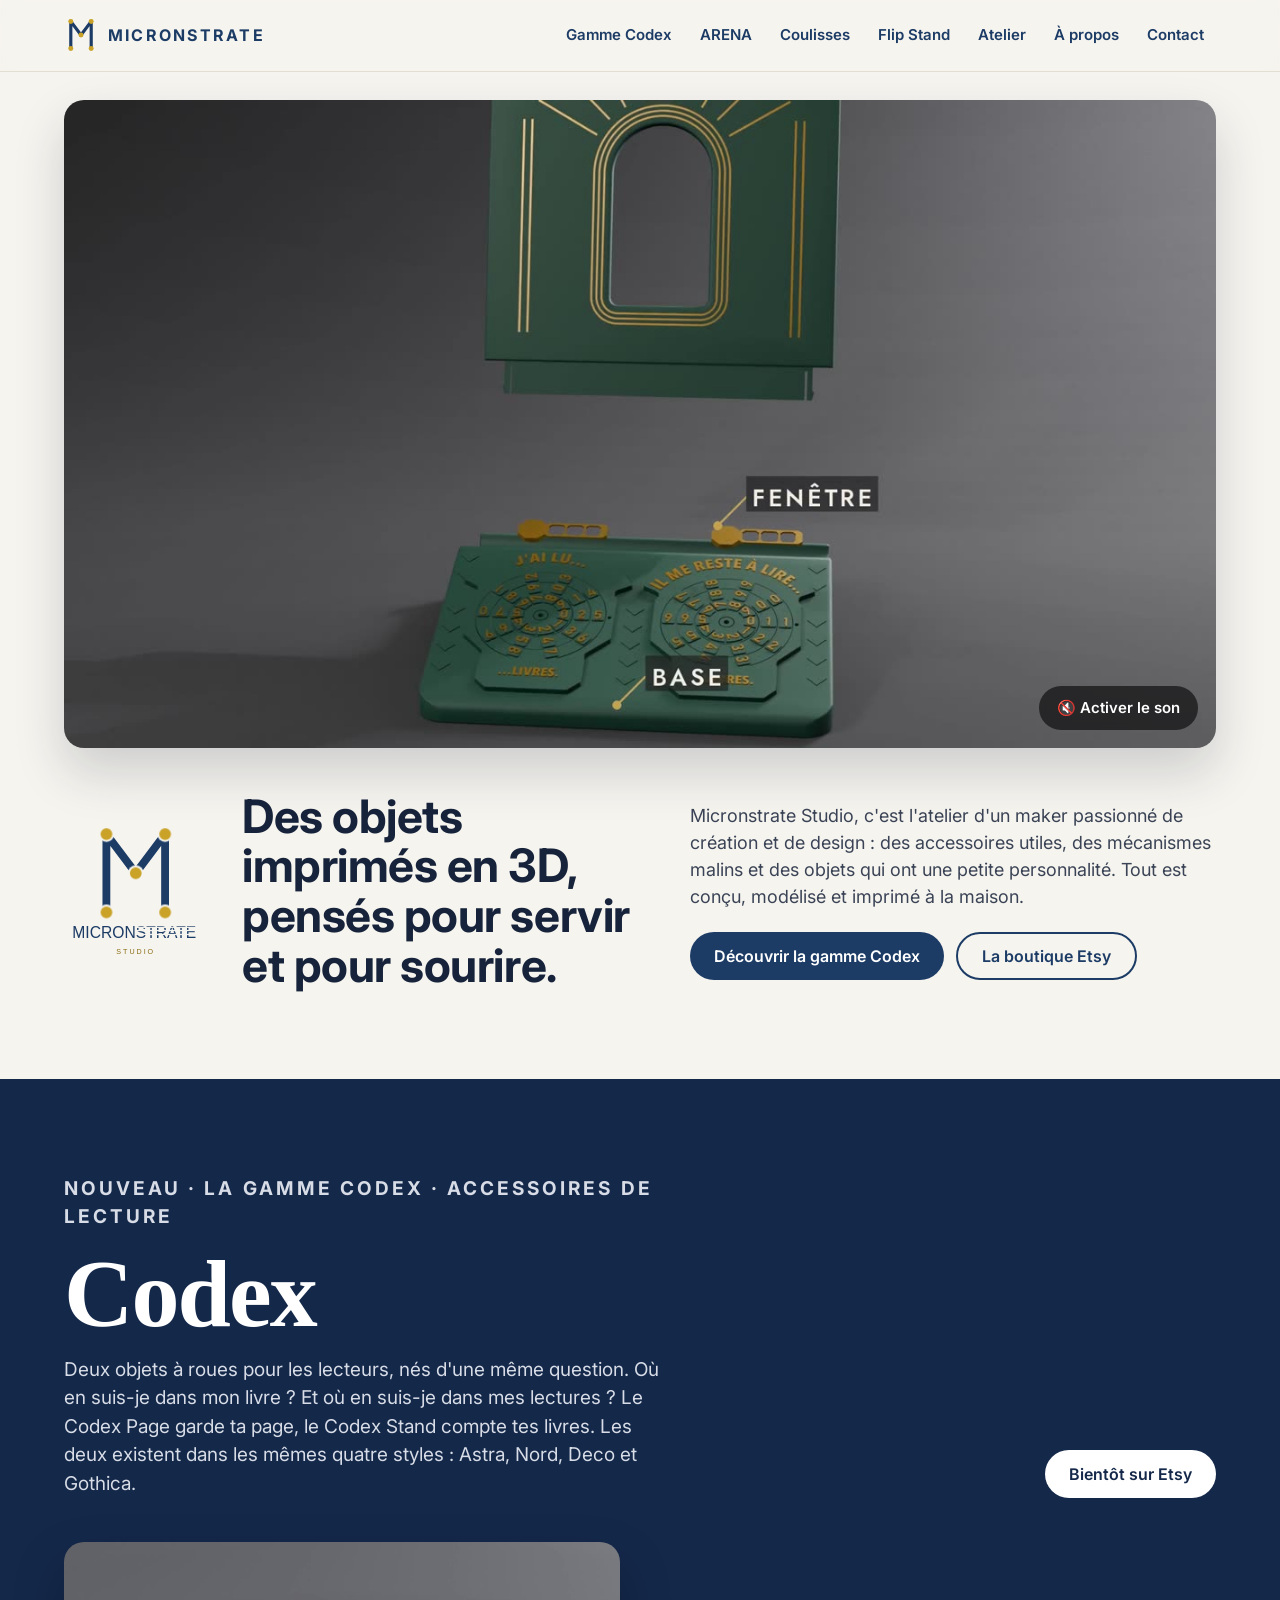
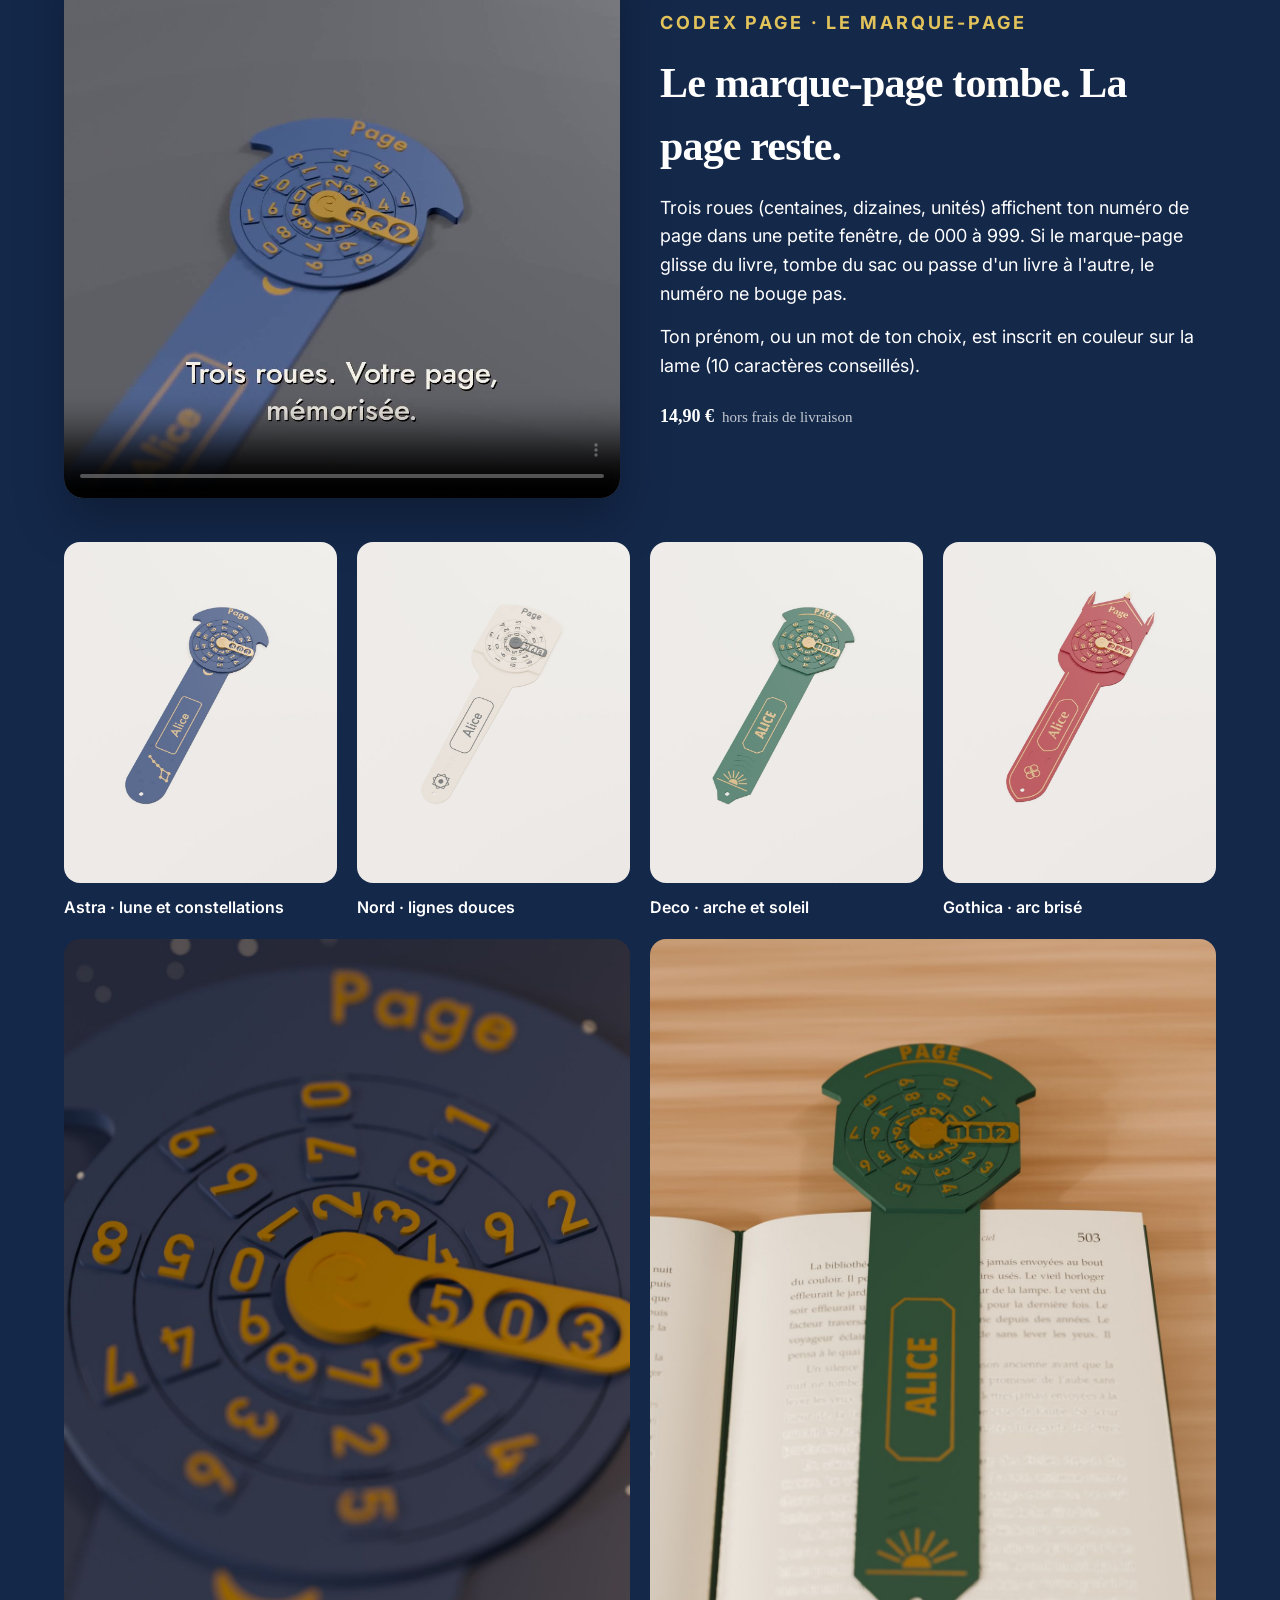
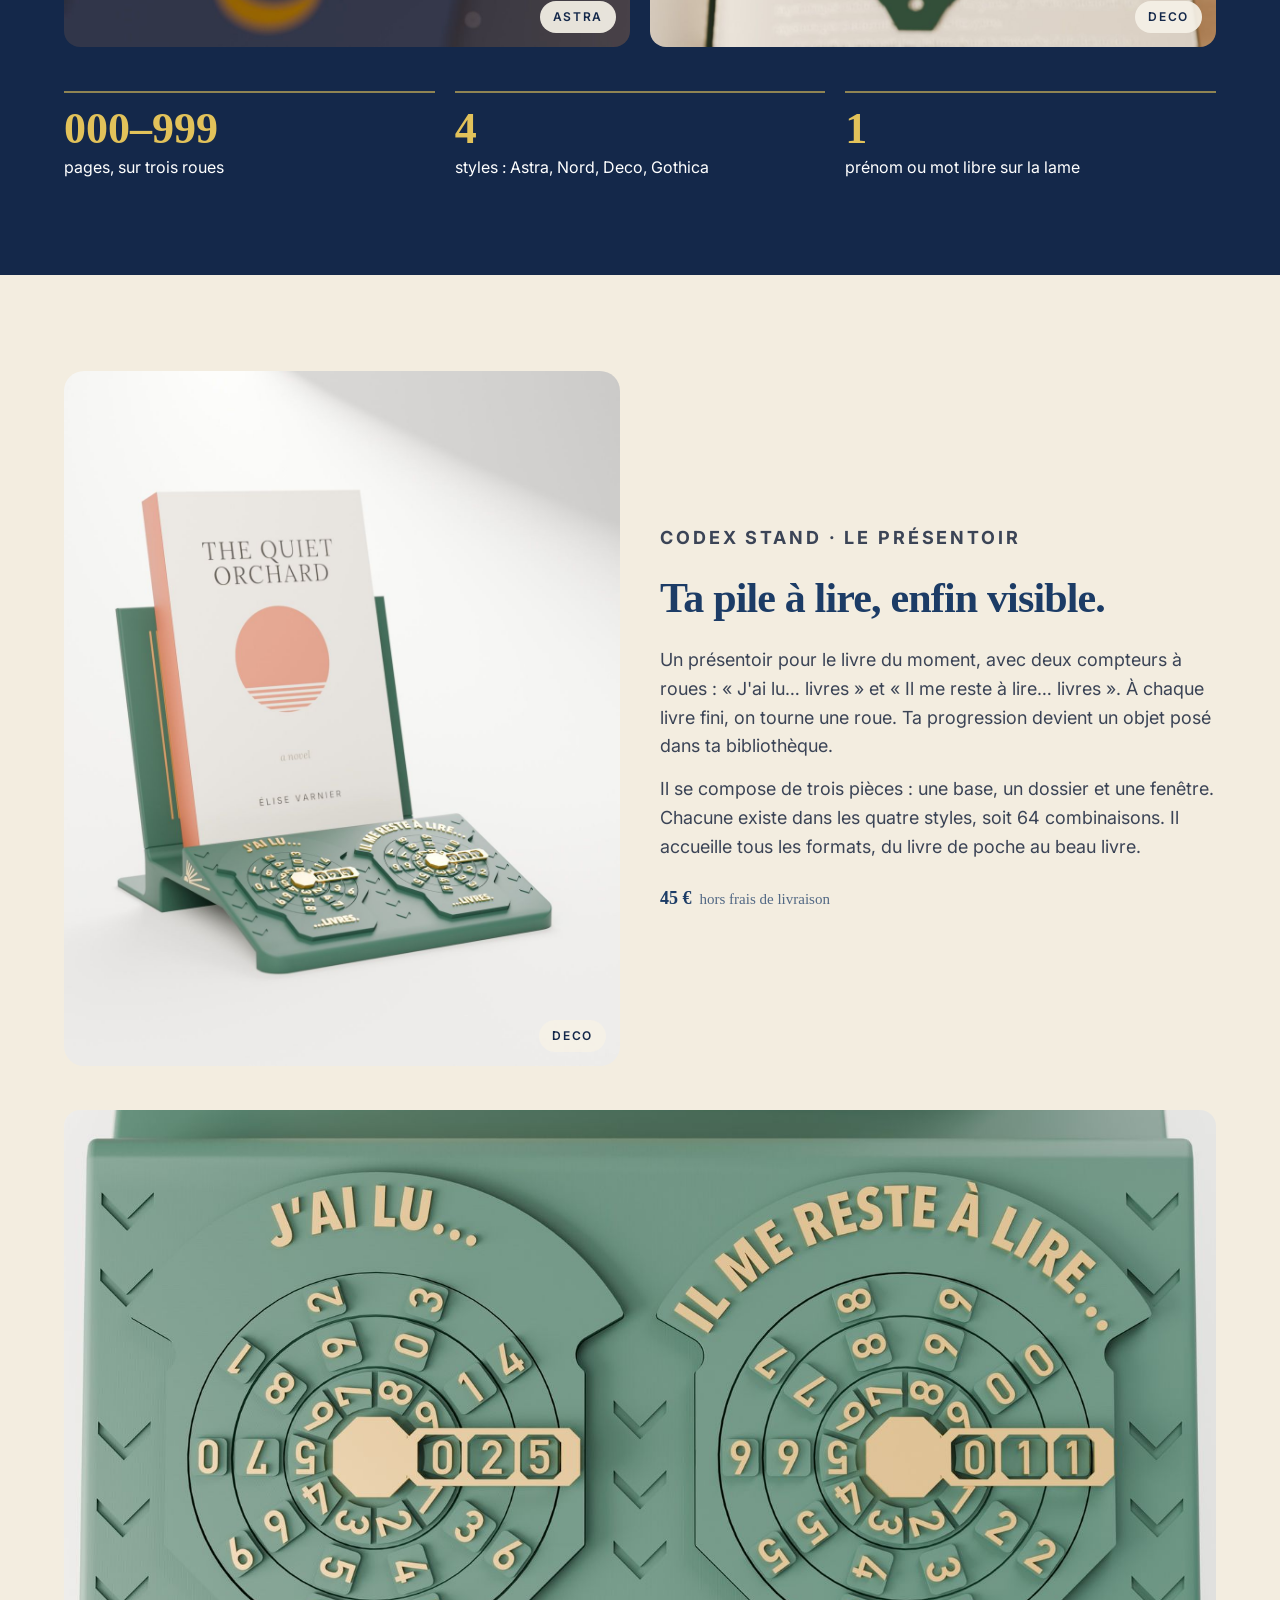
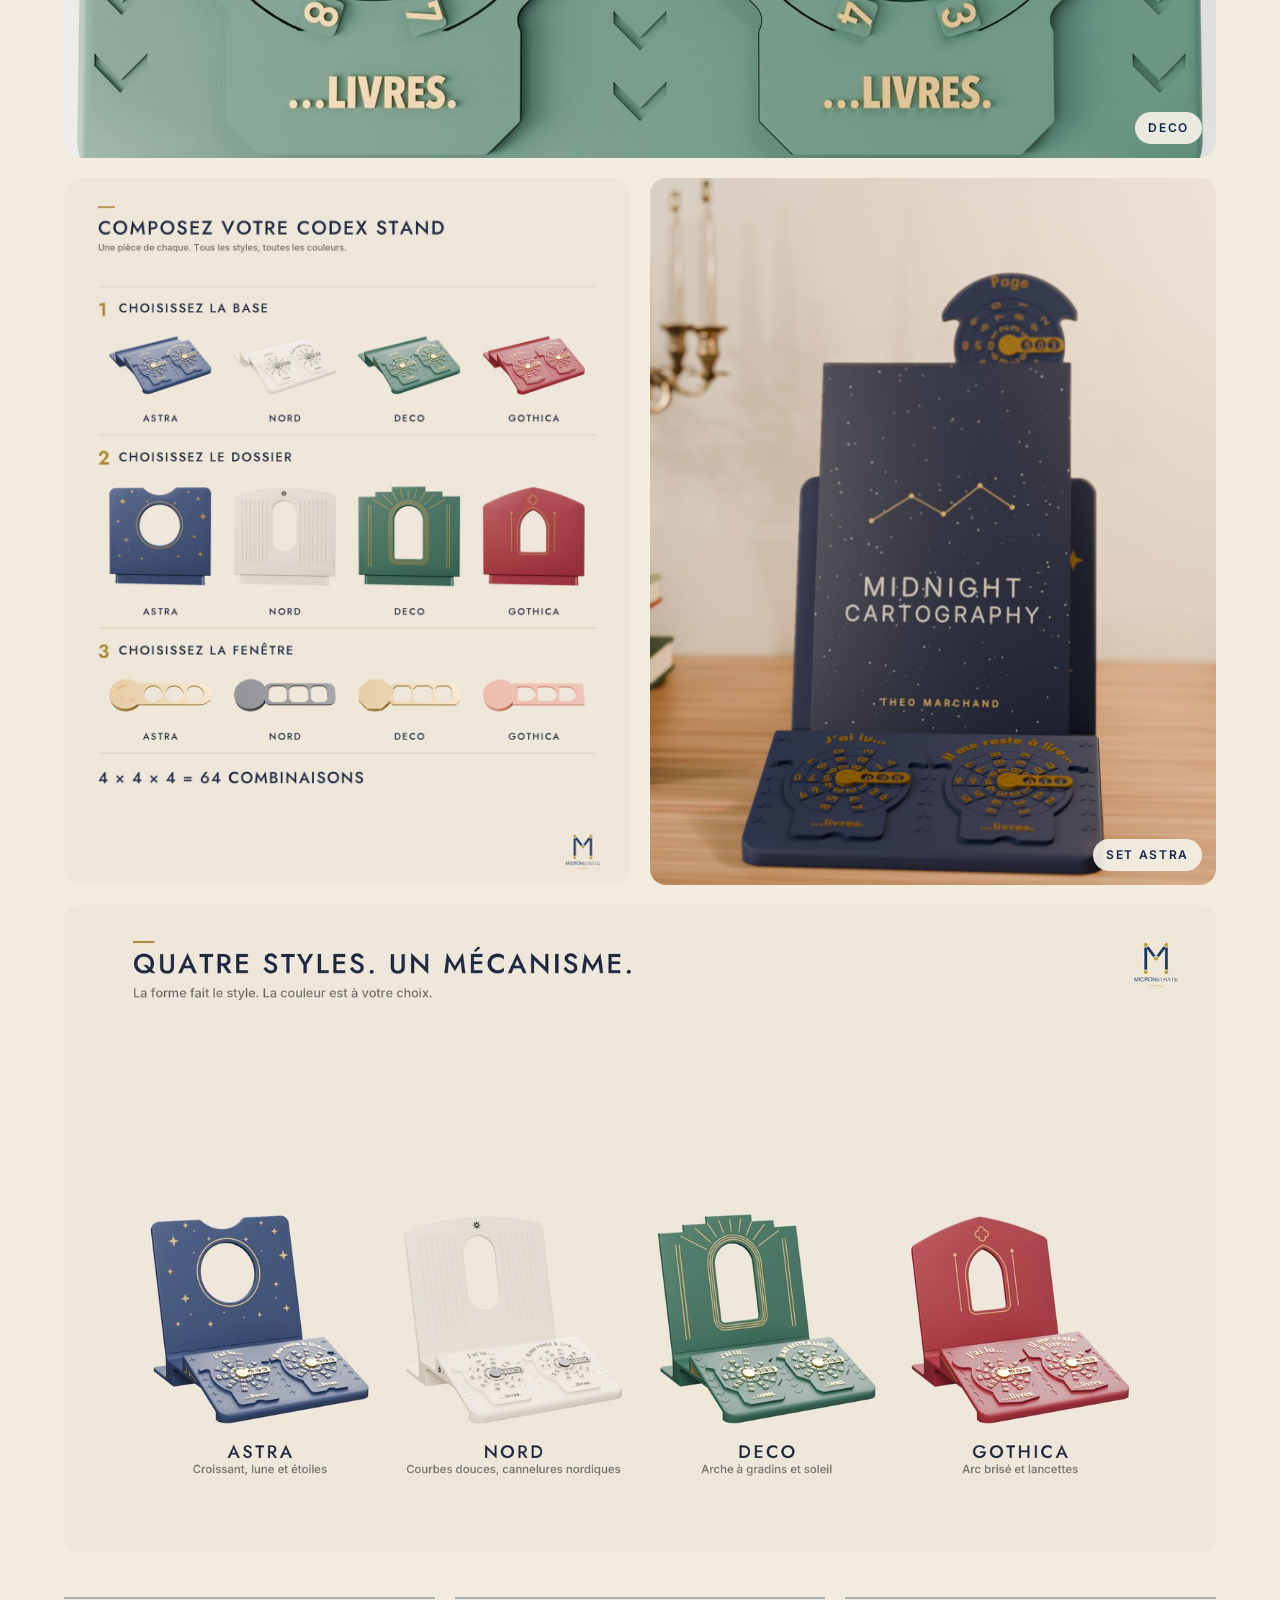
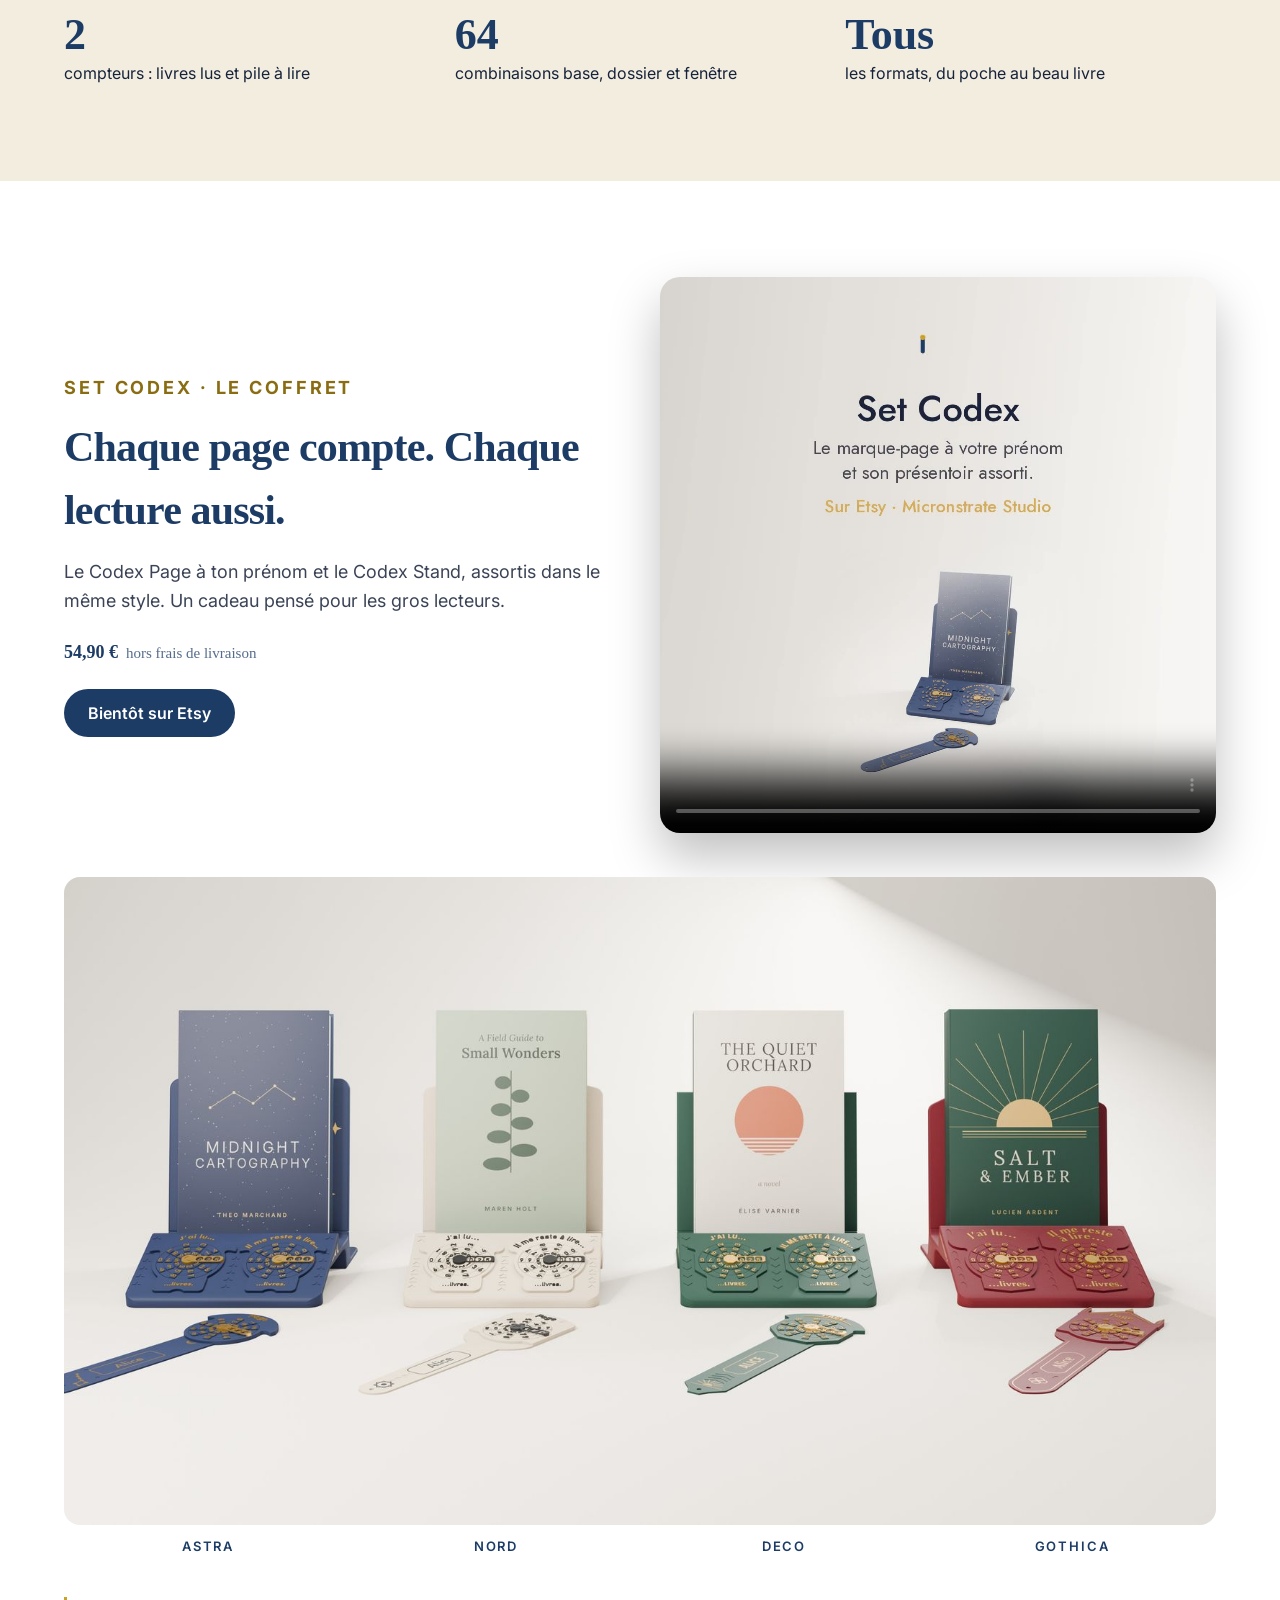
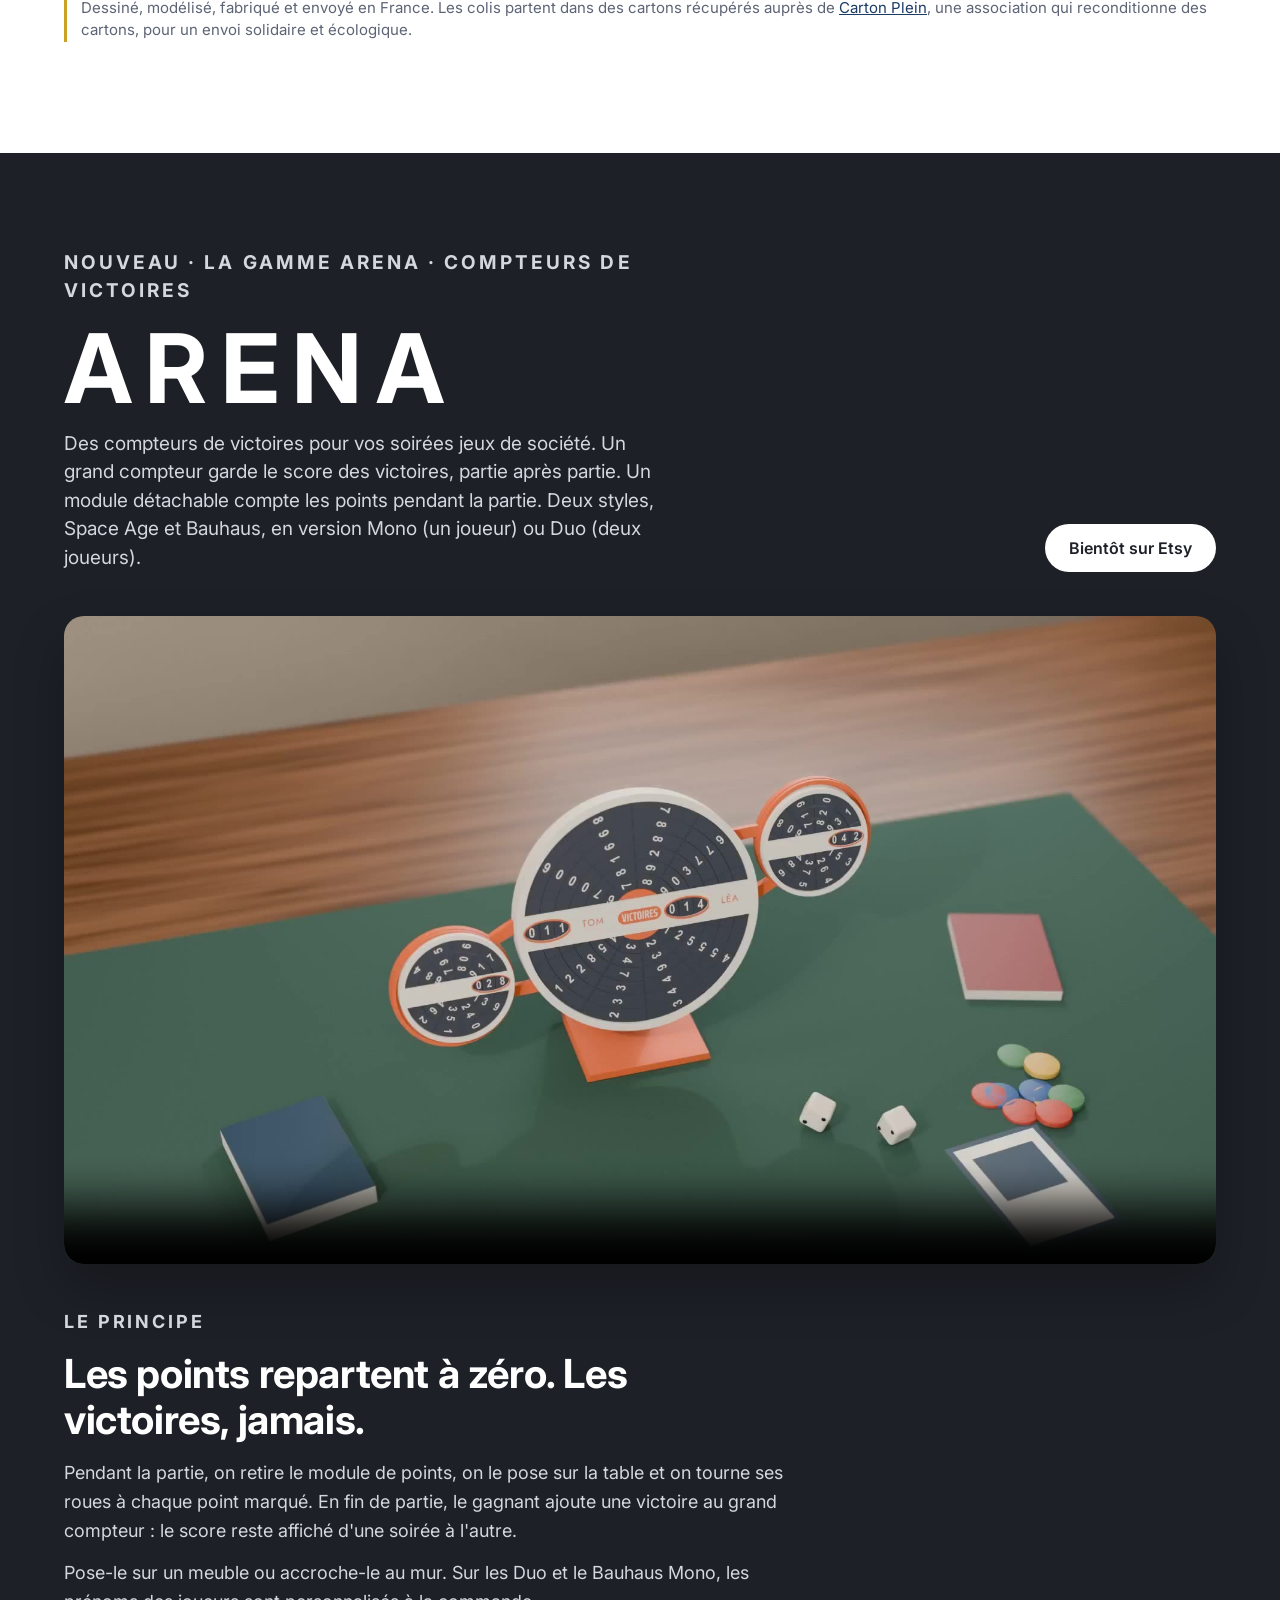
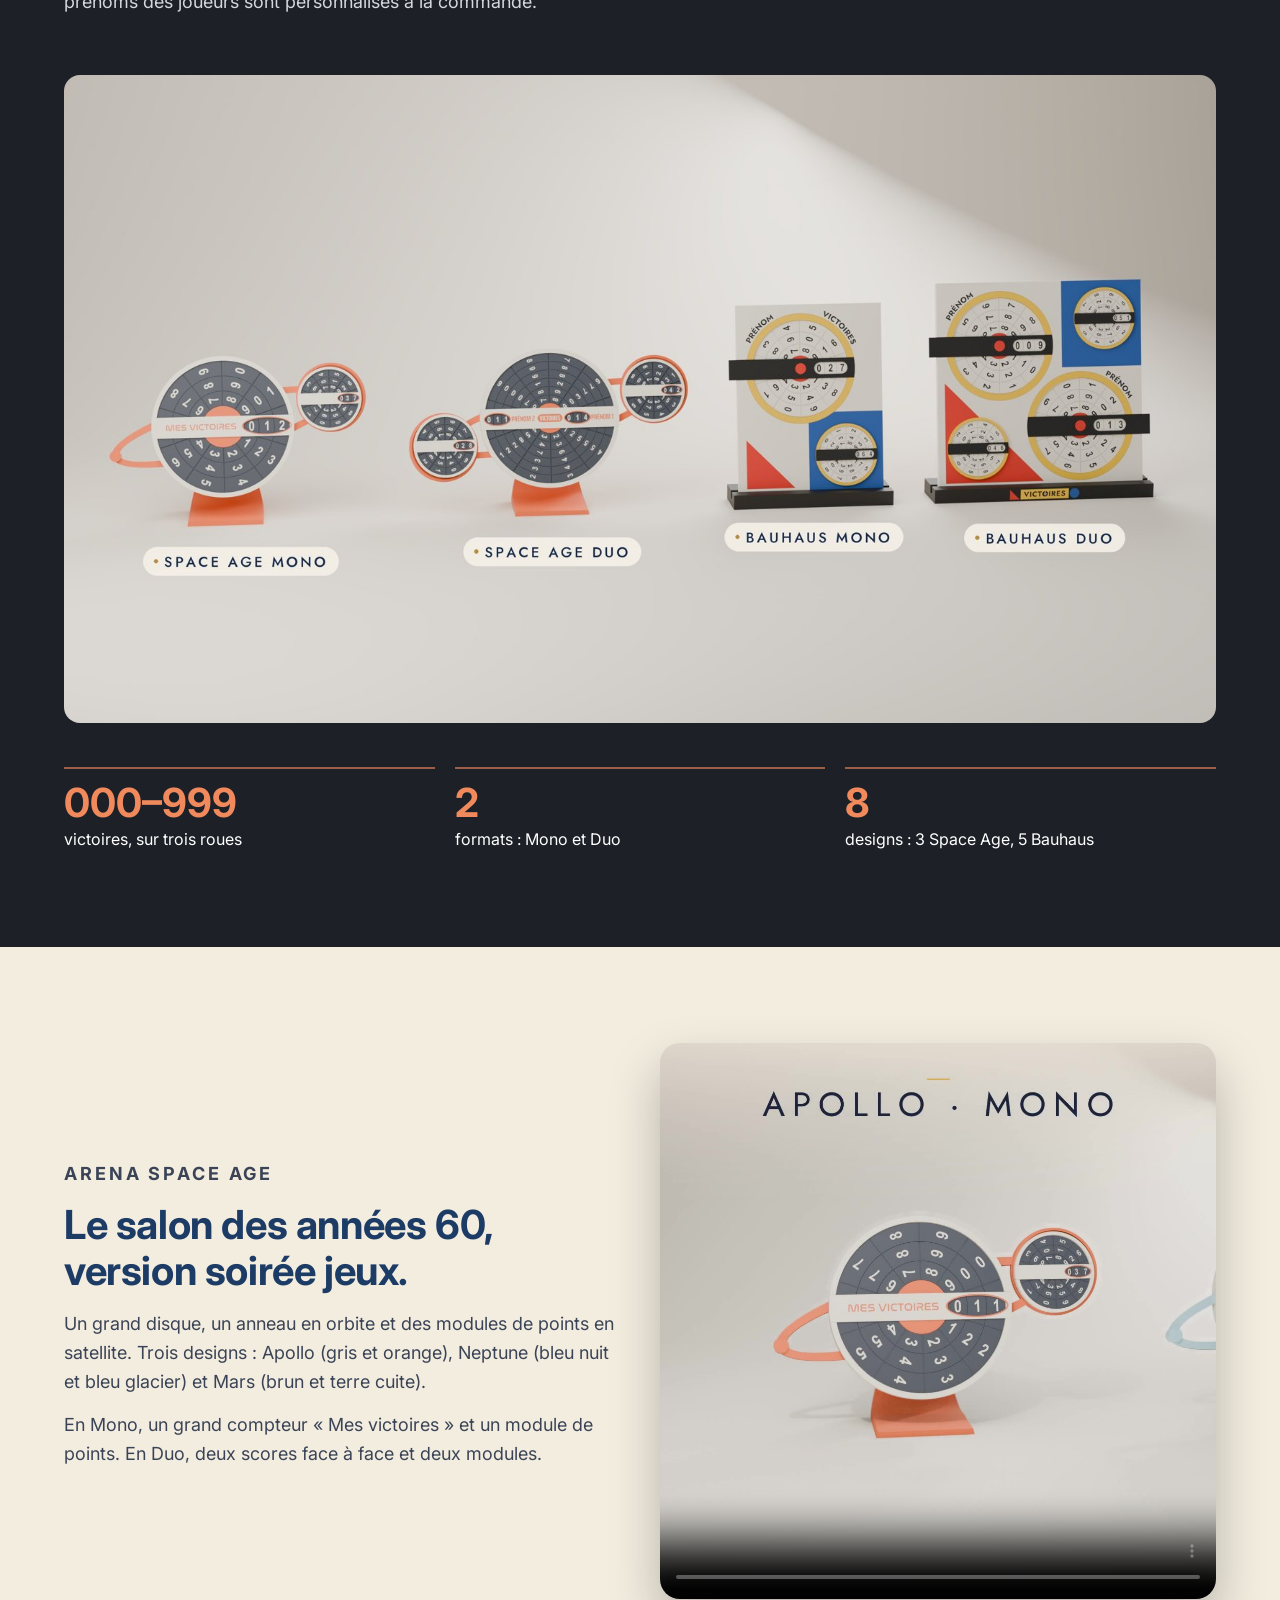
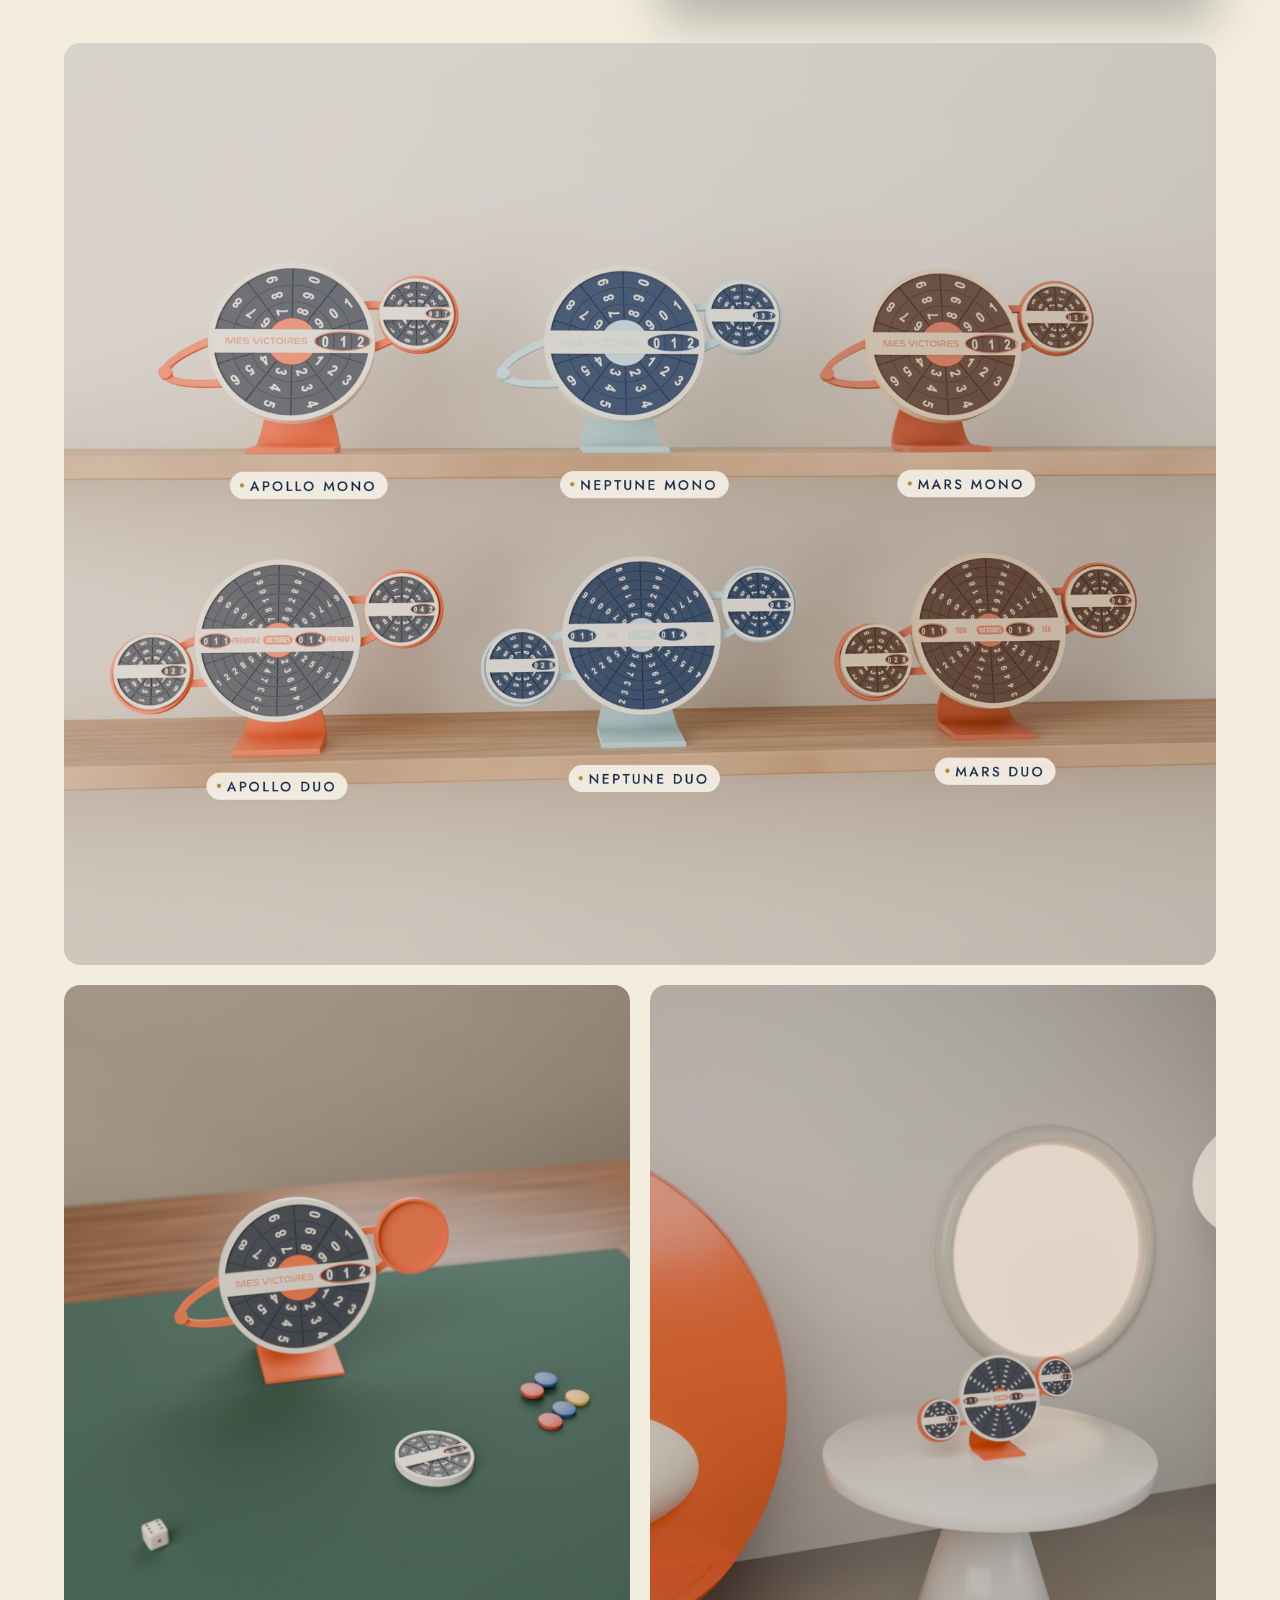
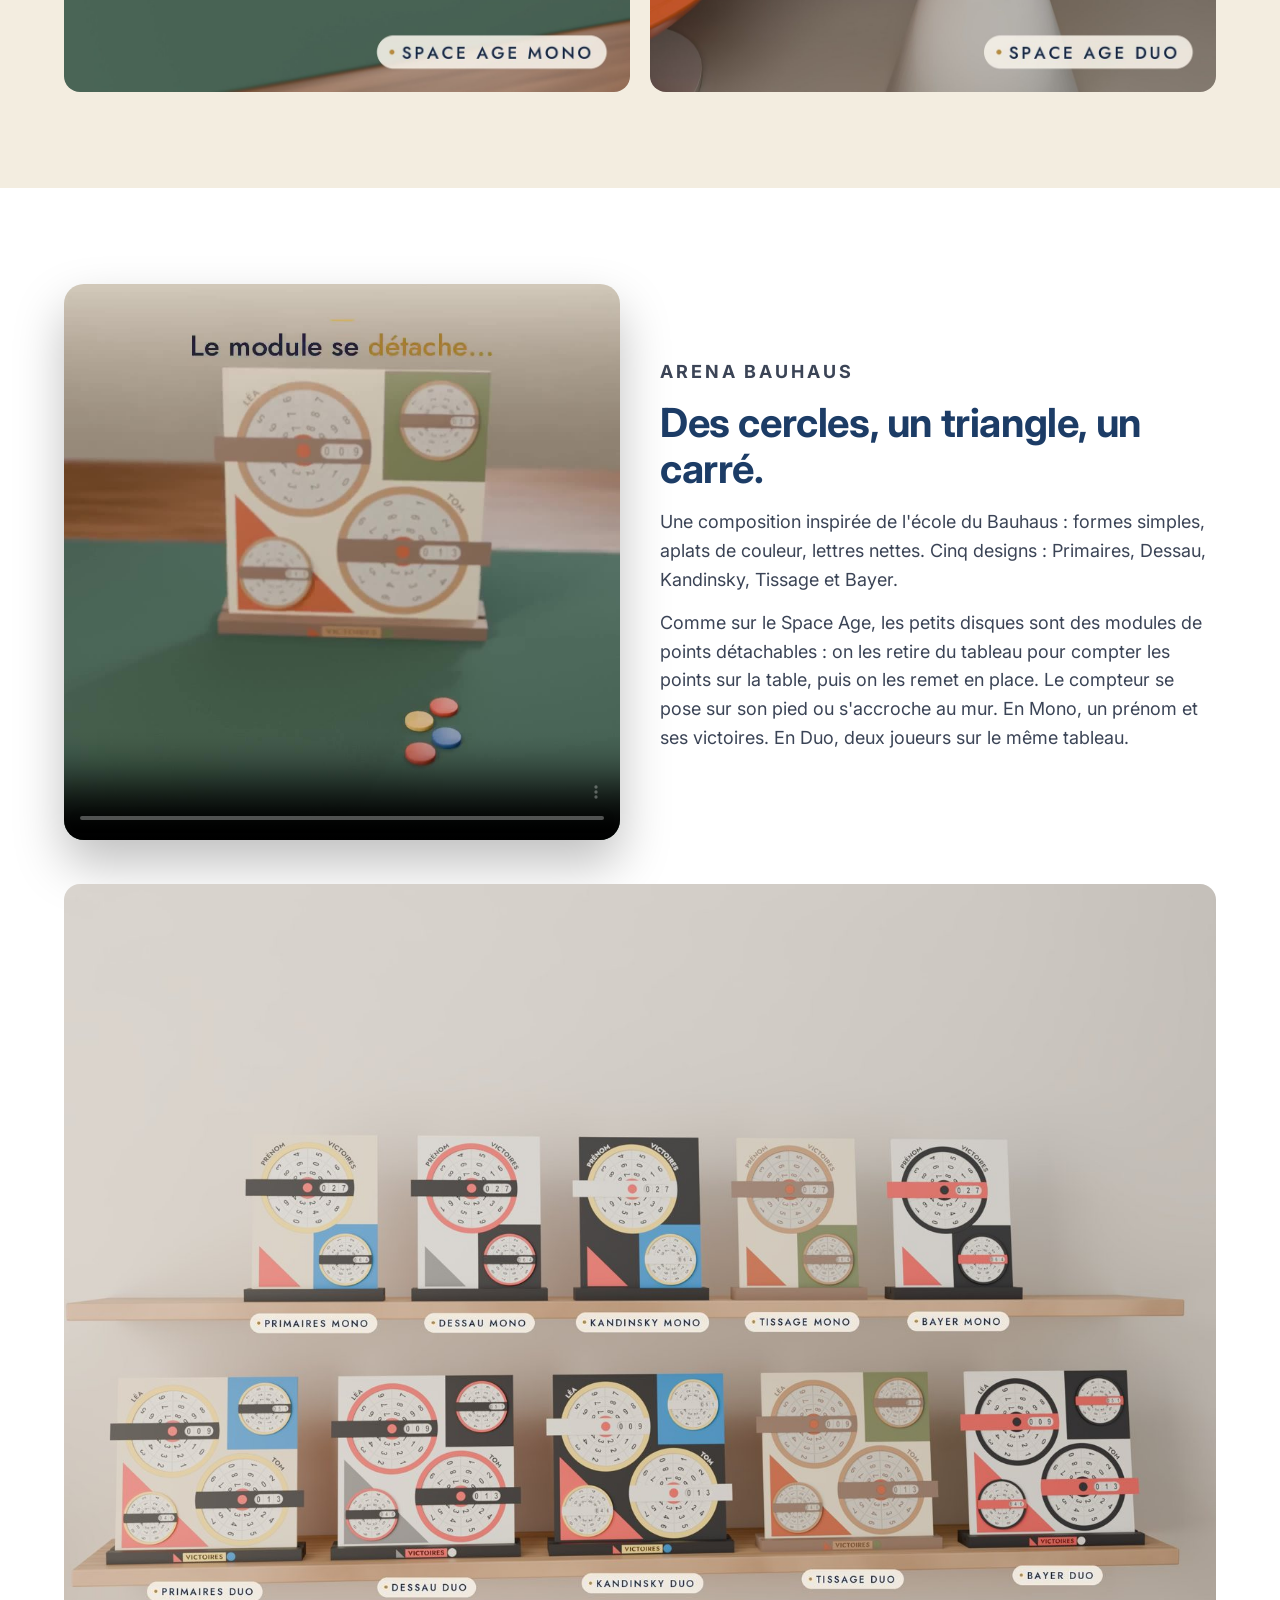
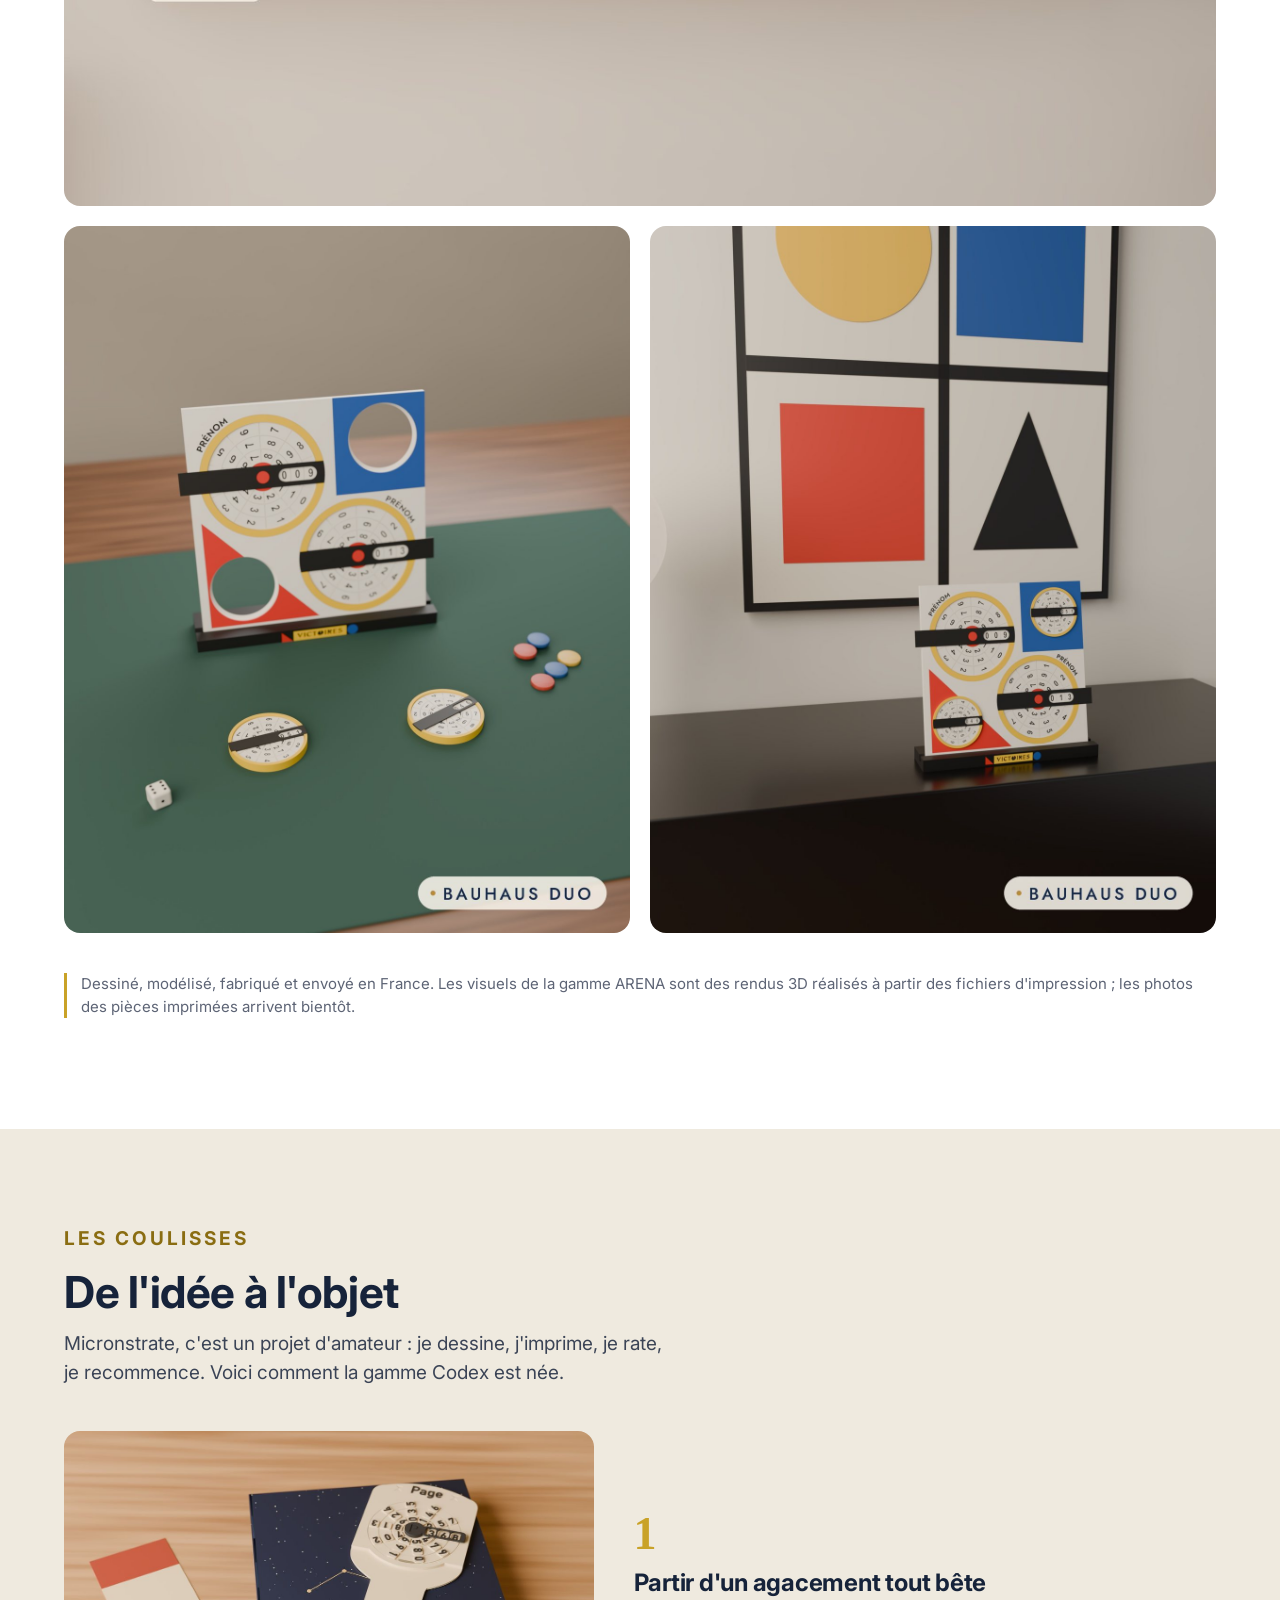
==== commit bce71a60: "ARENA : version longue horizontale en vidéo principale Co-Authored-By: Claude Opus 5.5 <noreply@anth" ====
--- a/index.html
+++ b/index.html
@@ -304,8 +304,8 @@
 </div>
 <a class="btn btn-white" style="color:#1d2027" href="https://micronstratestudio.etsy.com">Bientôt sur Etsy</a>
 </div>
-<div class="vrow">
-<video class="sq-video" src="img/arena.mp4" poster="img/arena-poster.jpg" controls muted playsinline preload="metadata" aria-label="Vidéo de présentation de la gamme ARENA"></video>
+<video class="pages-video" src="img/arena-long.mp4" poster="img/arena-long-poster.jpg" controls muted playsinline preload="metadata" aria-label="Vidéo de présentation de la gamme ARENA : une partie, les points, les victoires au fil des saisons, puis la gamme Space Age et Bauhaus"></video>
+<div class="vrow" style="grid-template-columns:1fr;max-width:46em">
 <div>
 <p class="eyebrow">Le principe</p>
 <h3 class="arena-h">Les points repartent à zéro. Les victoires, jamais.</h3>
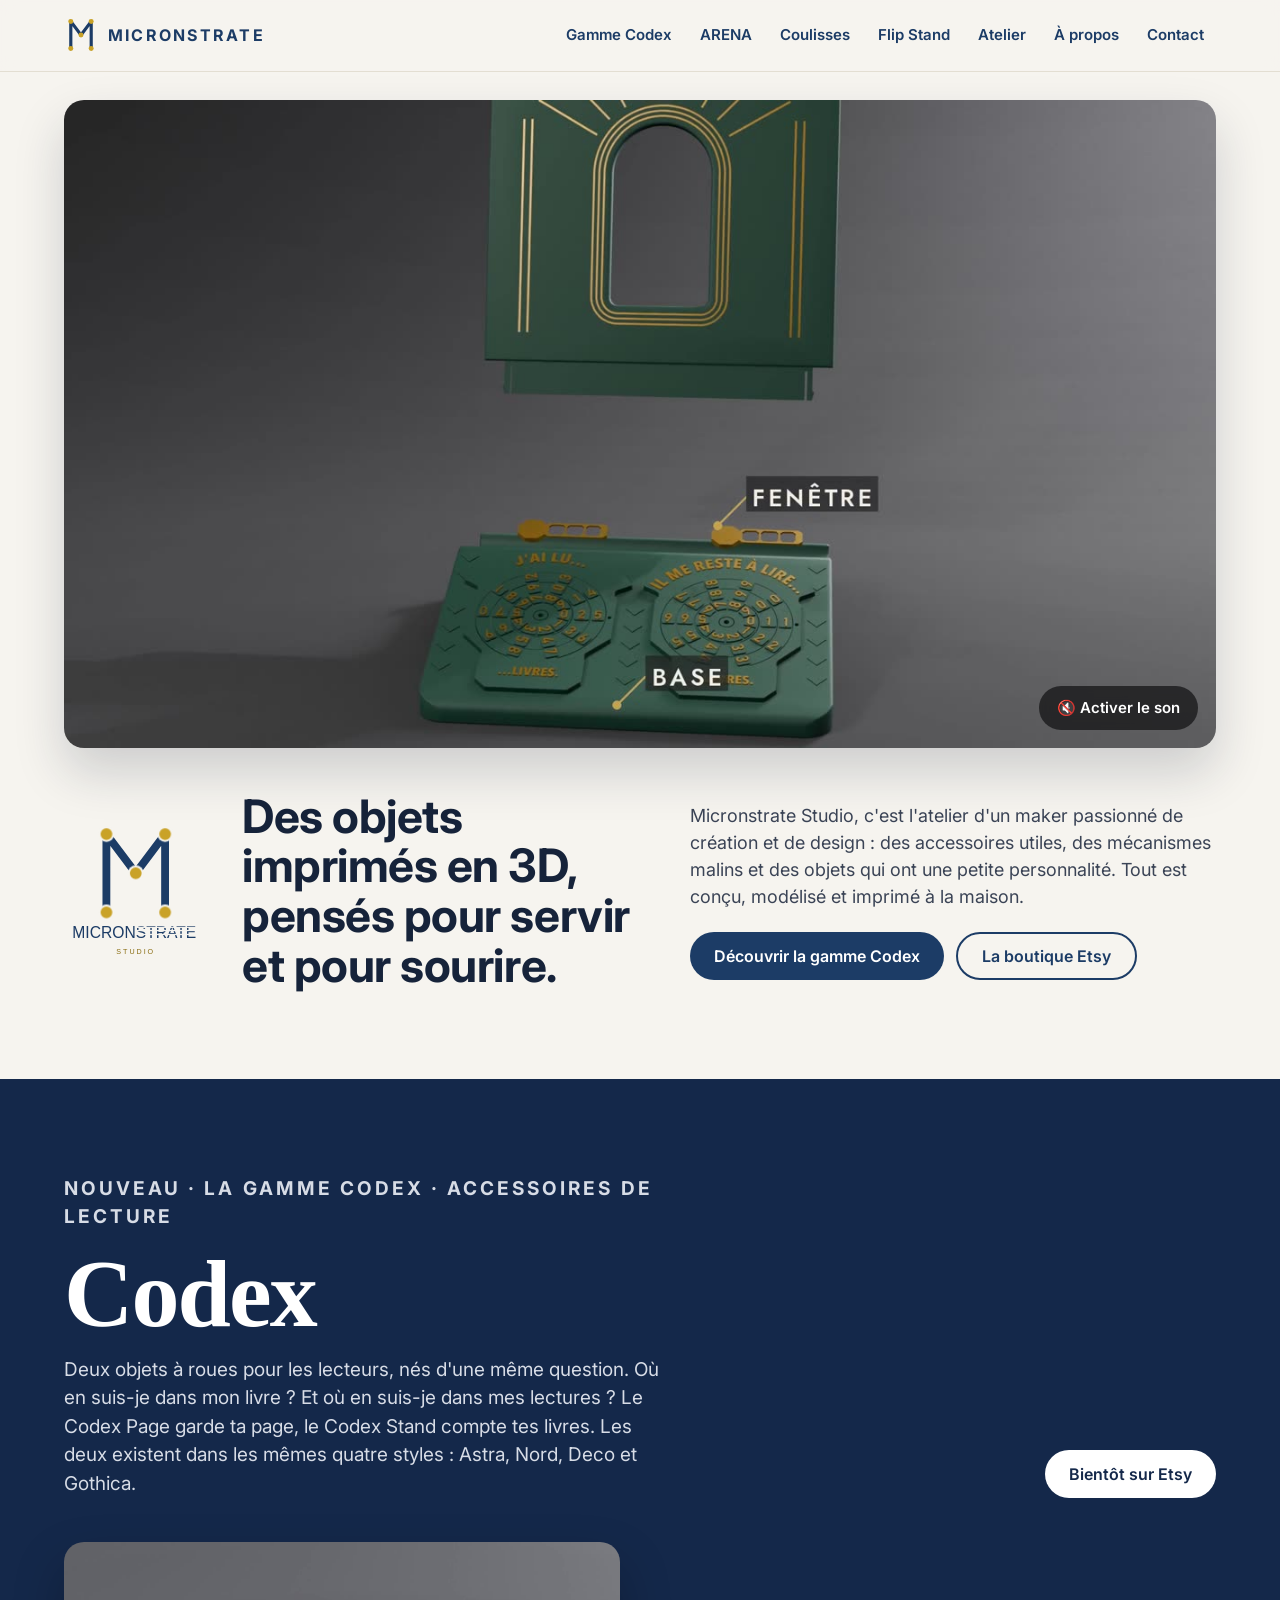
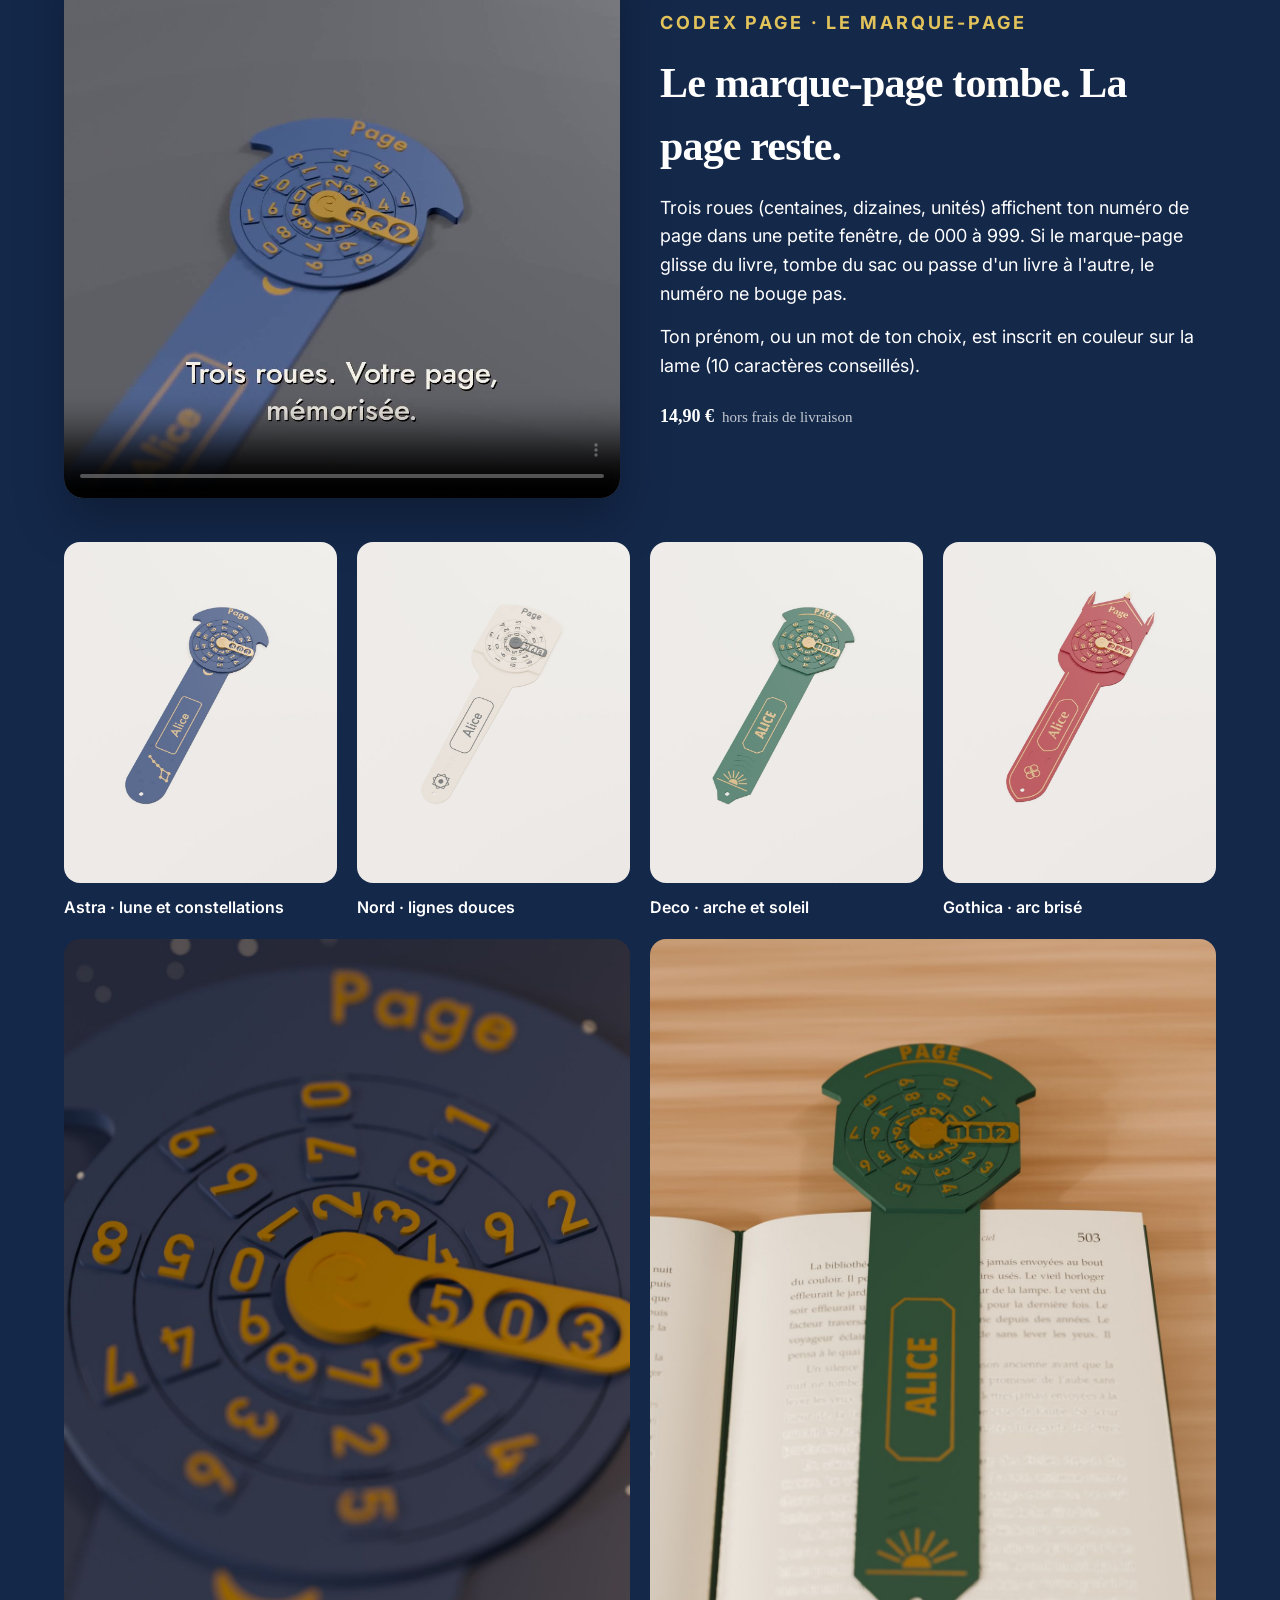
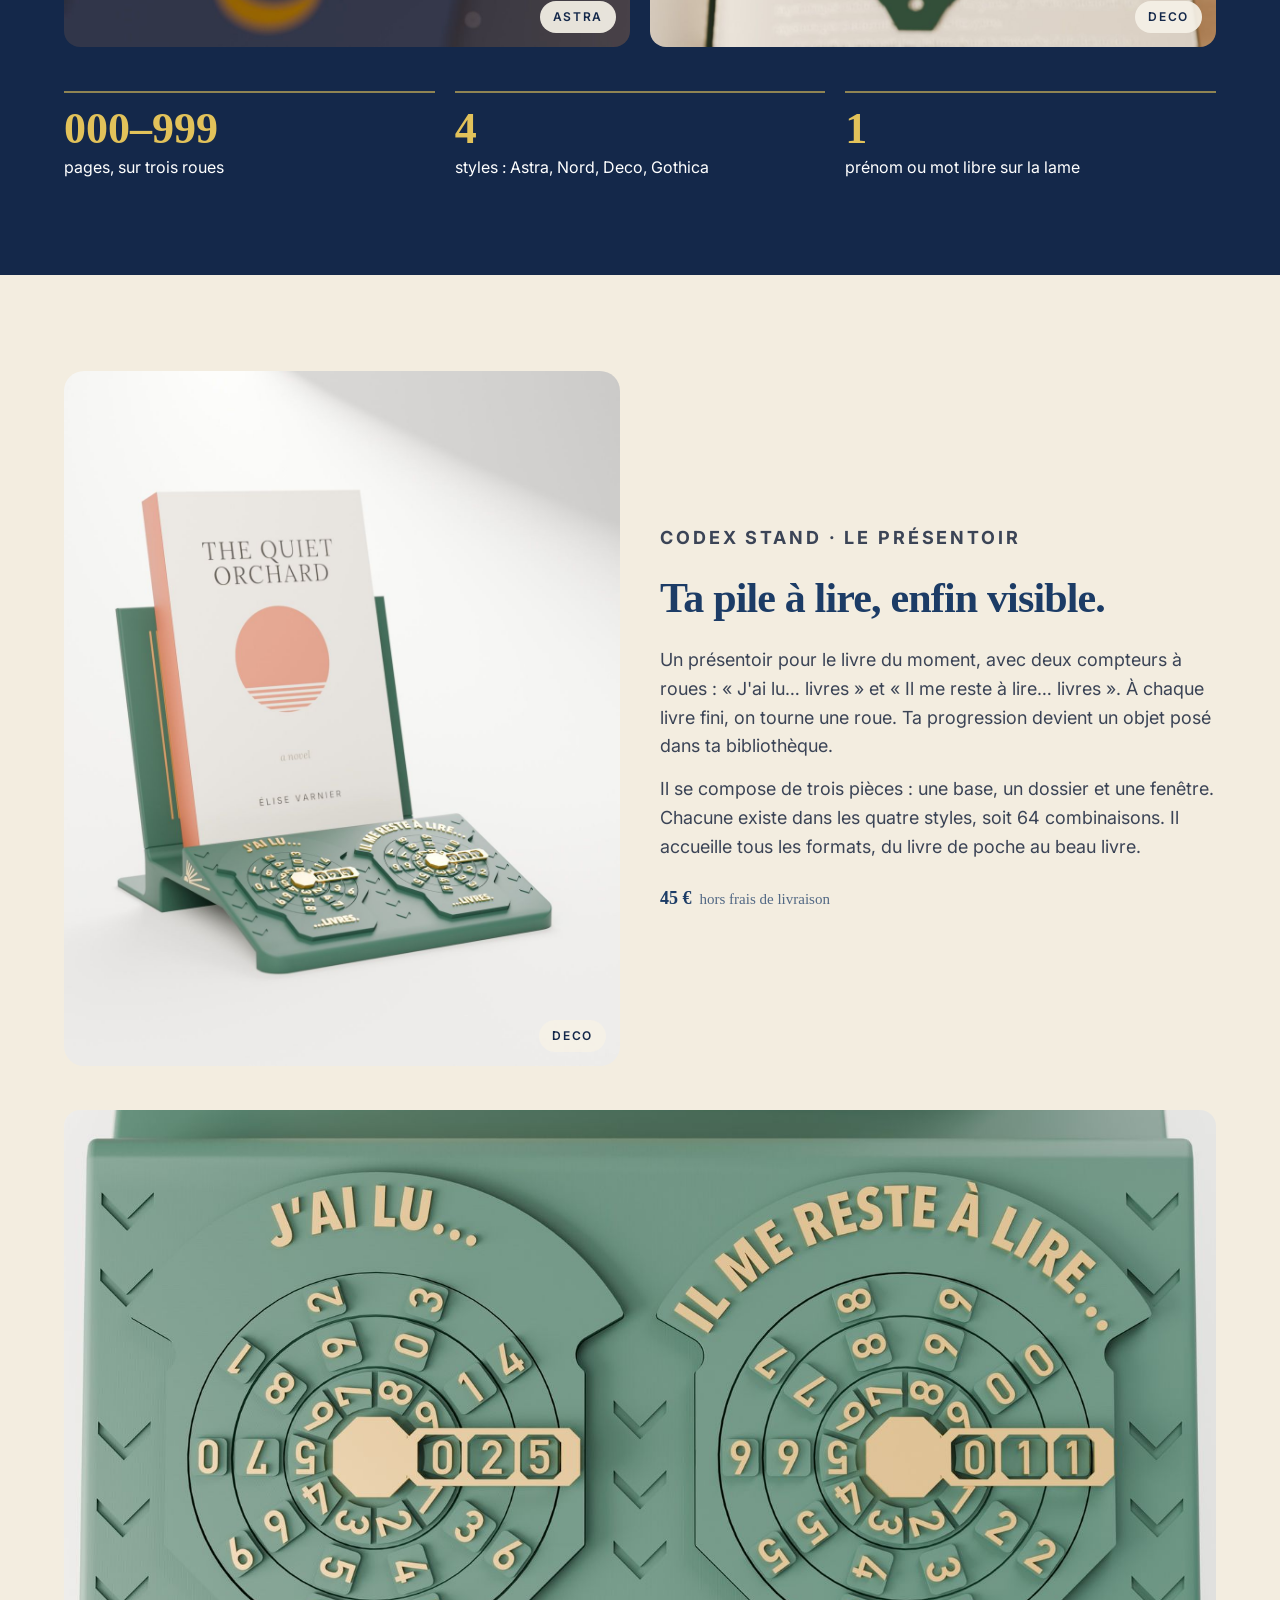
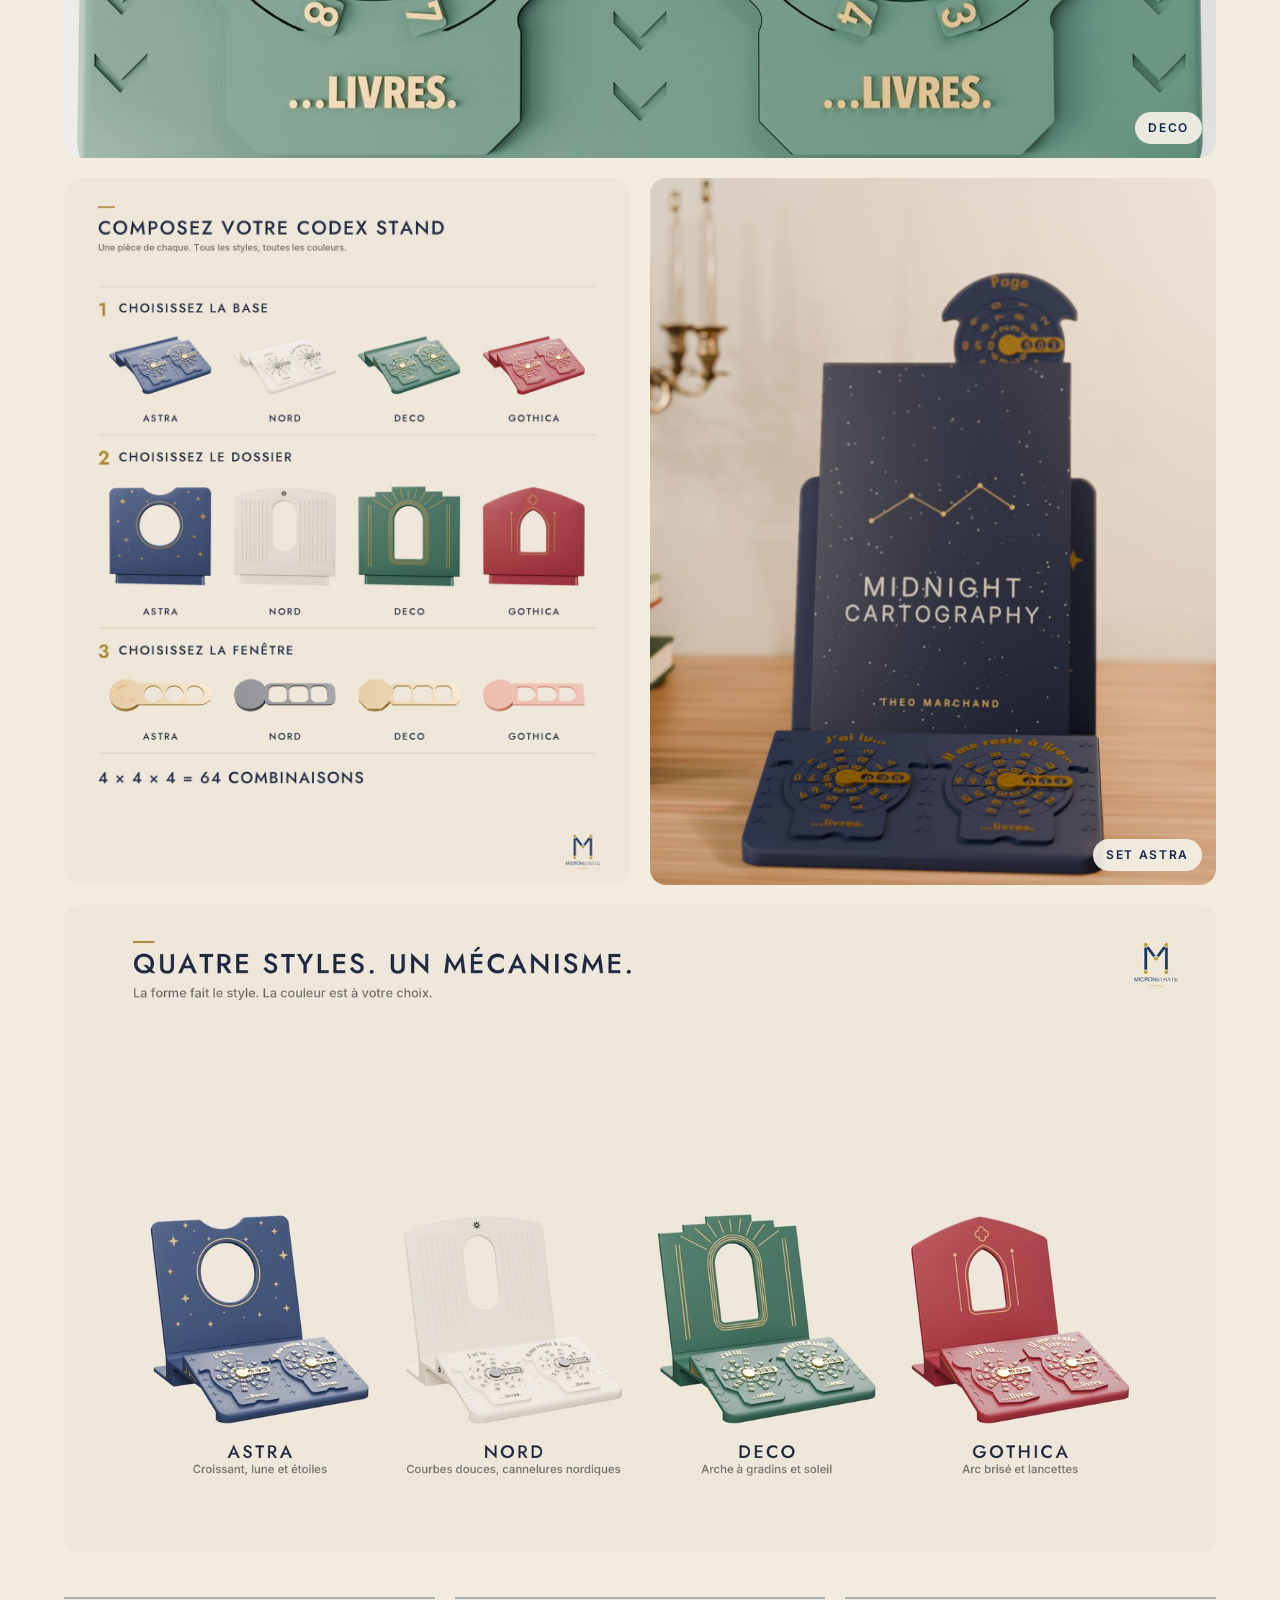
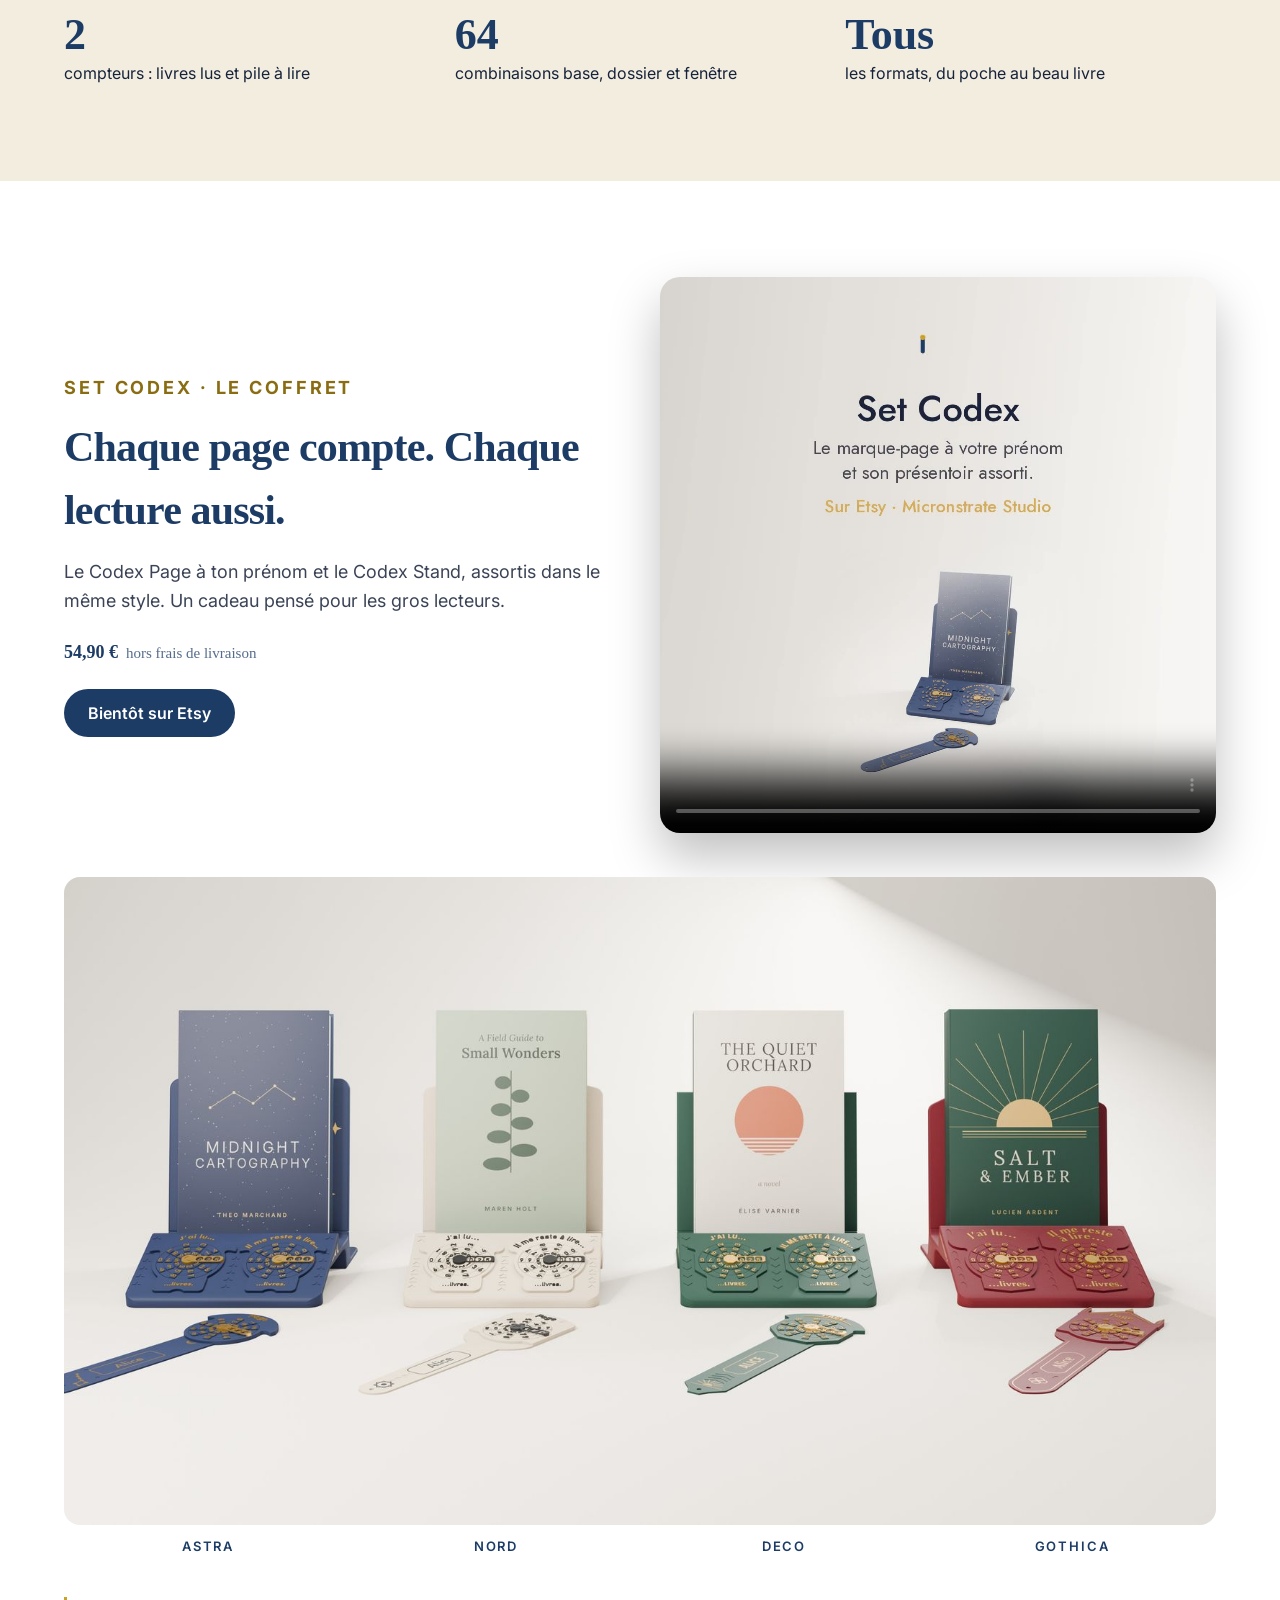
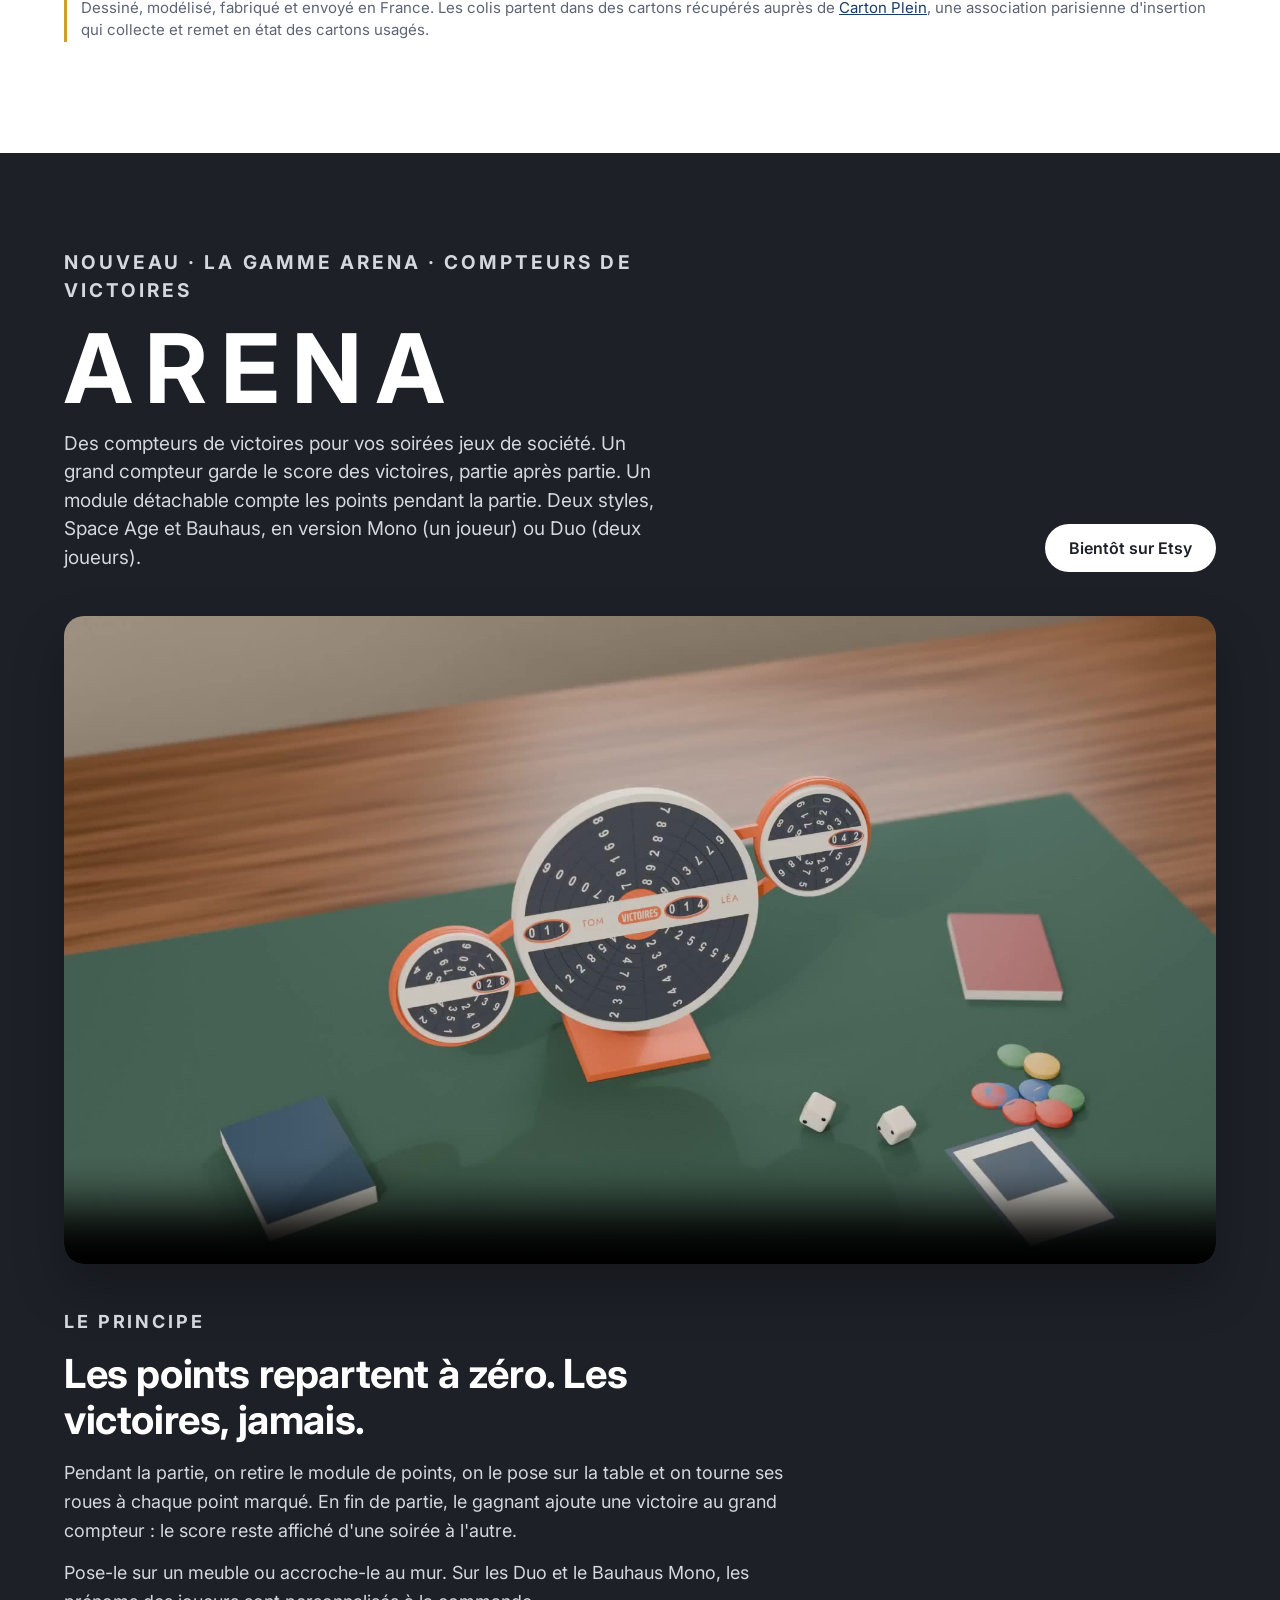
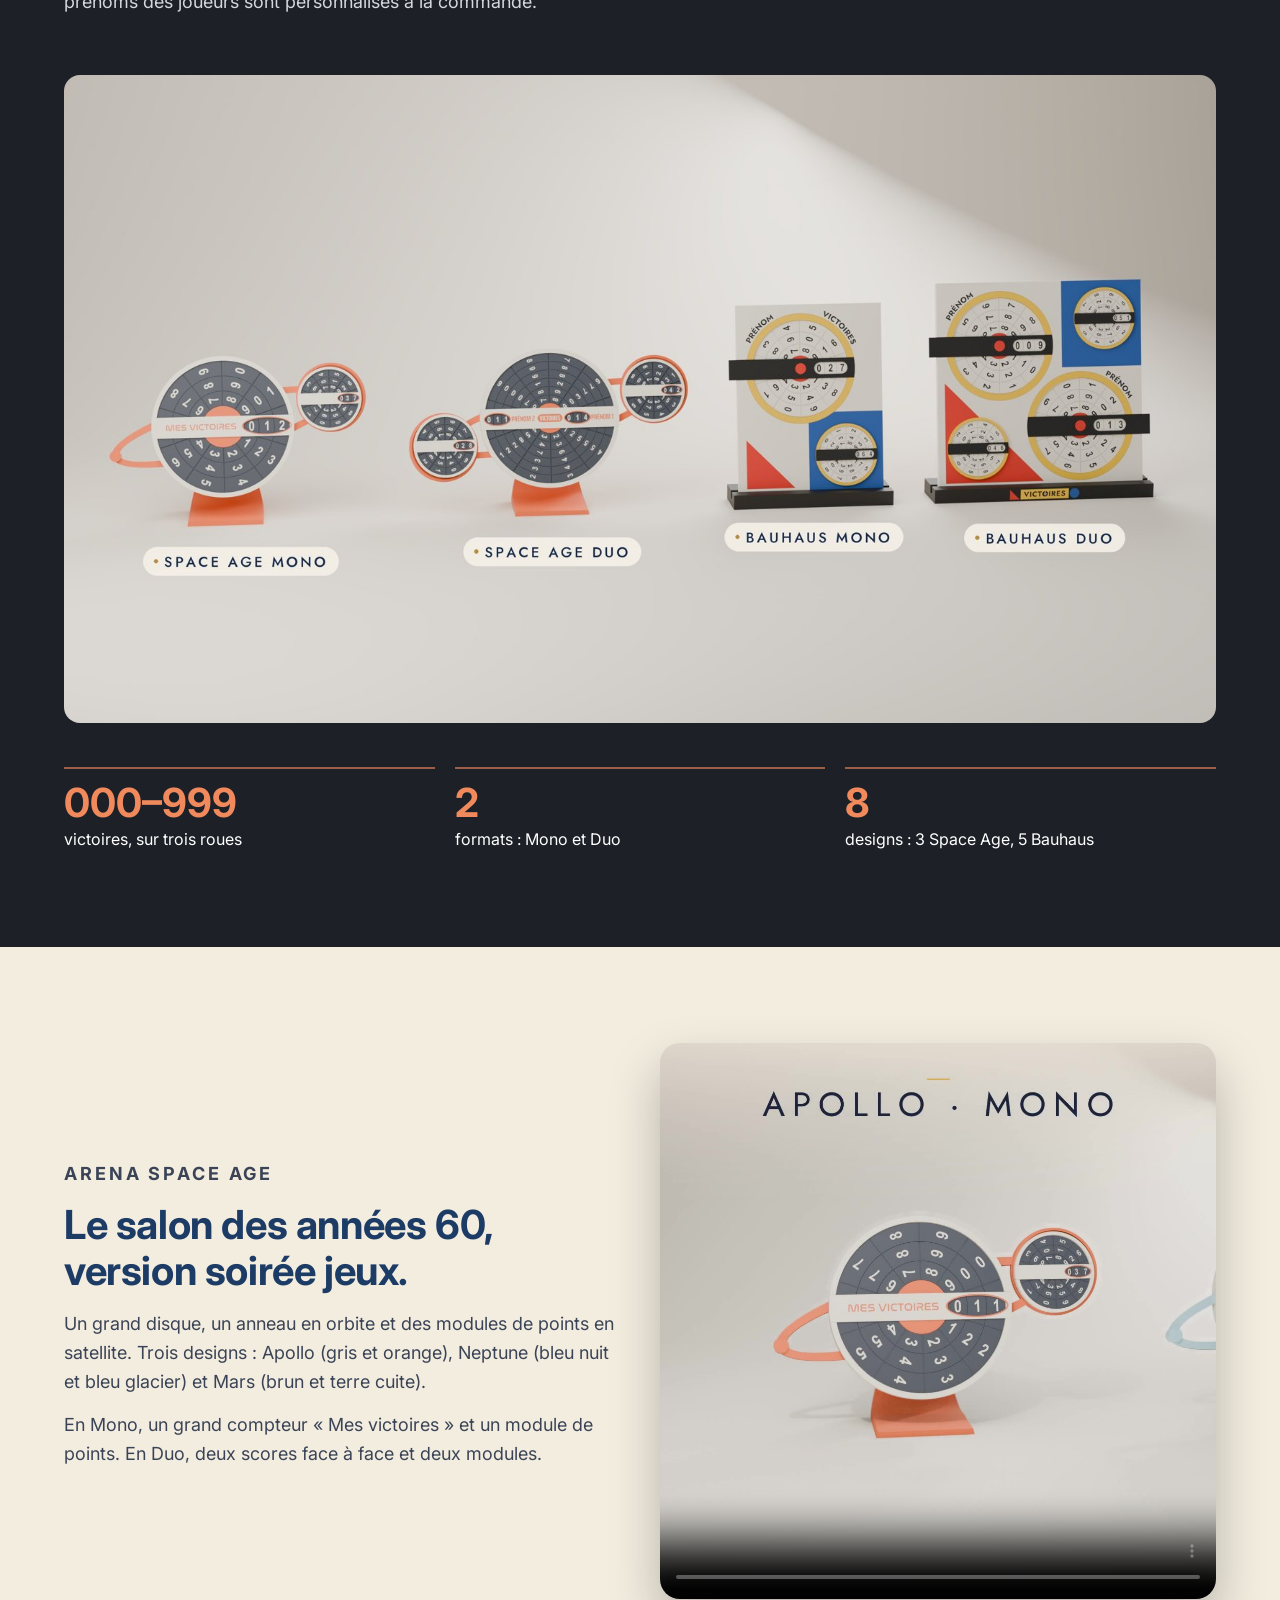
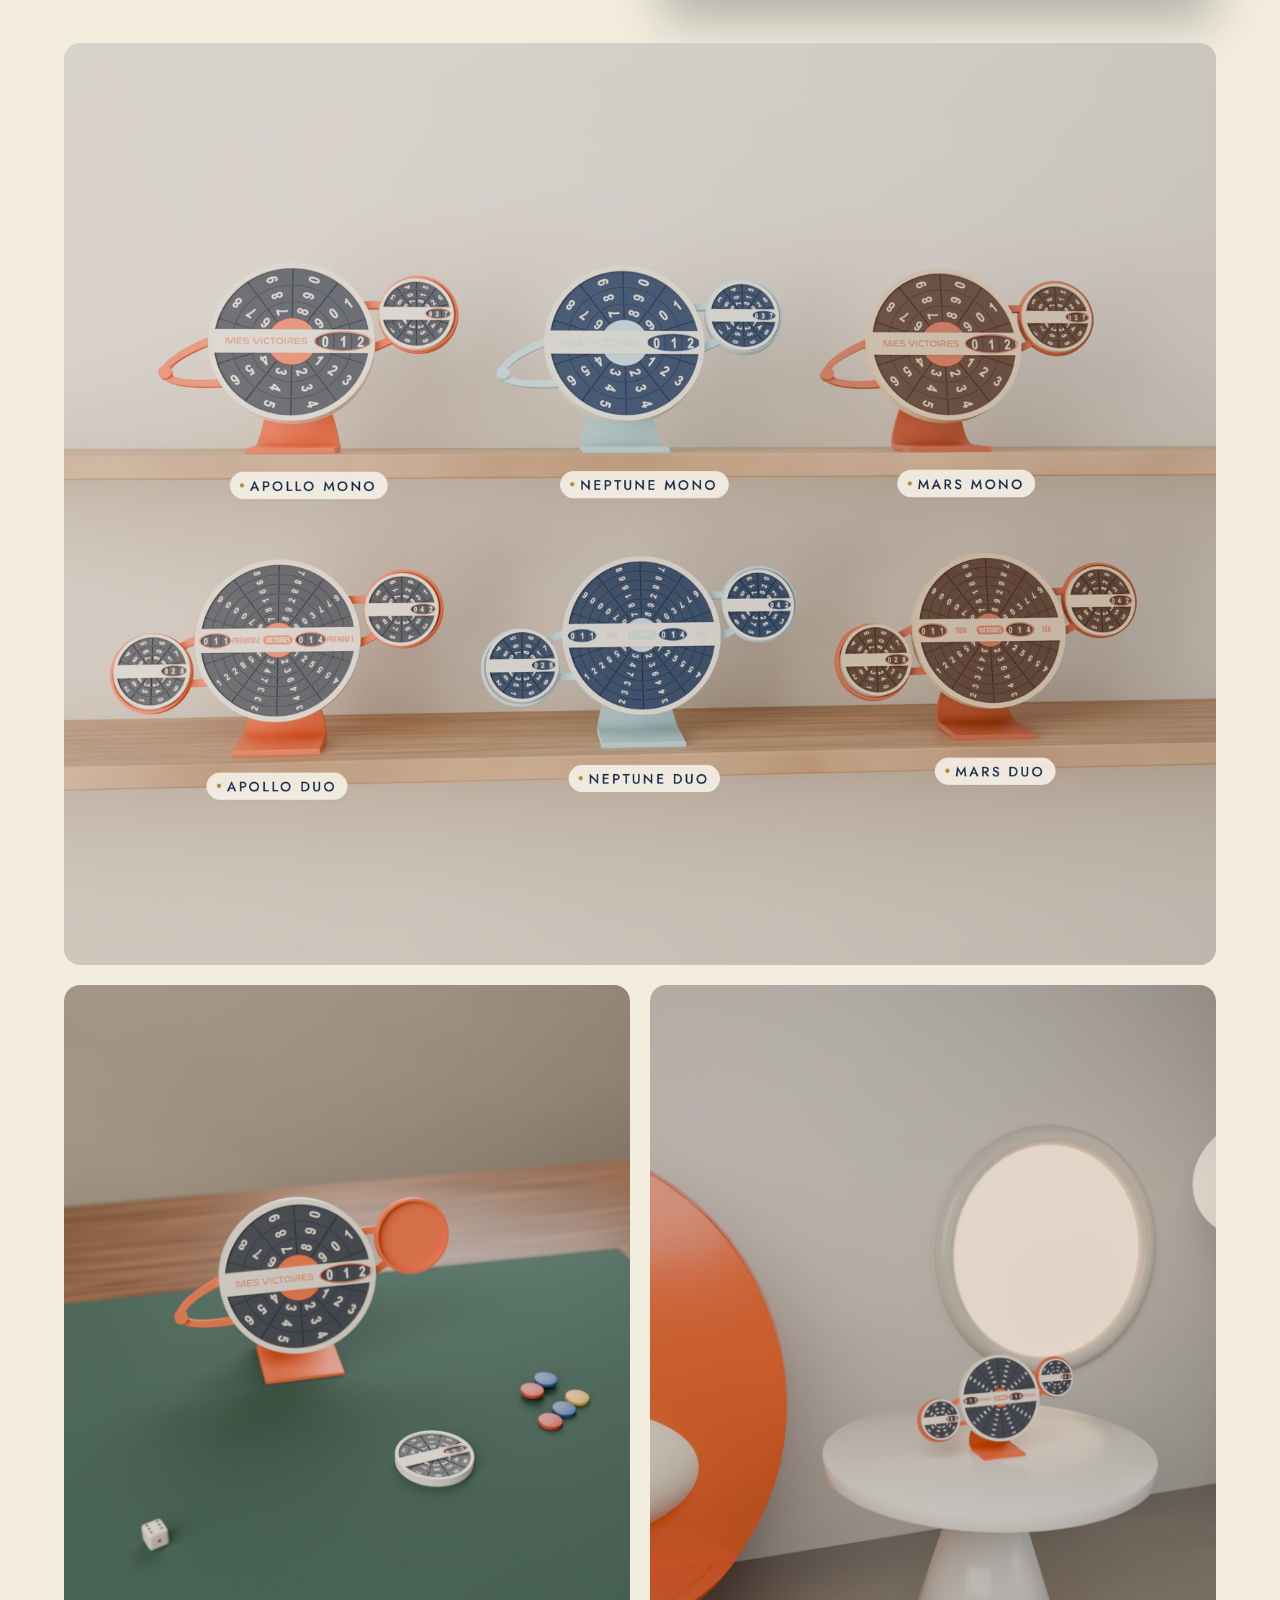
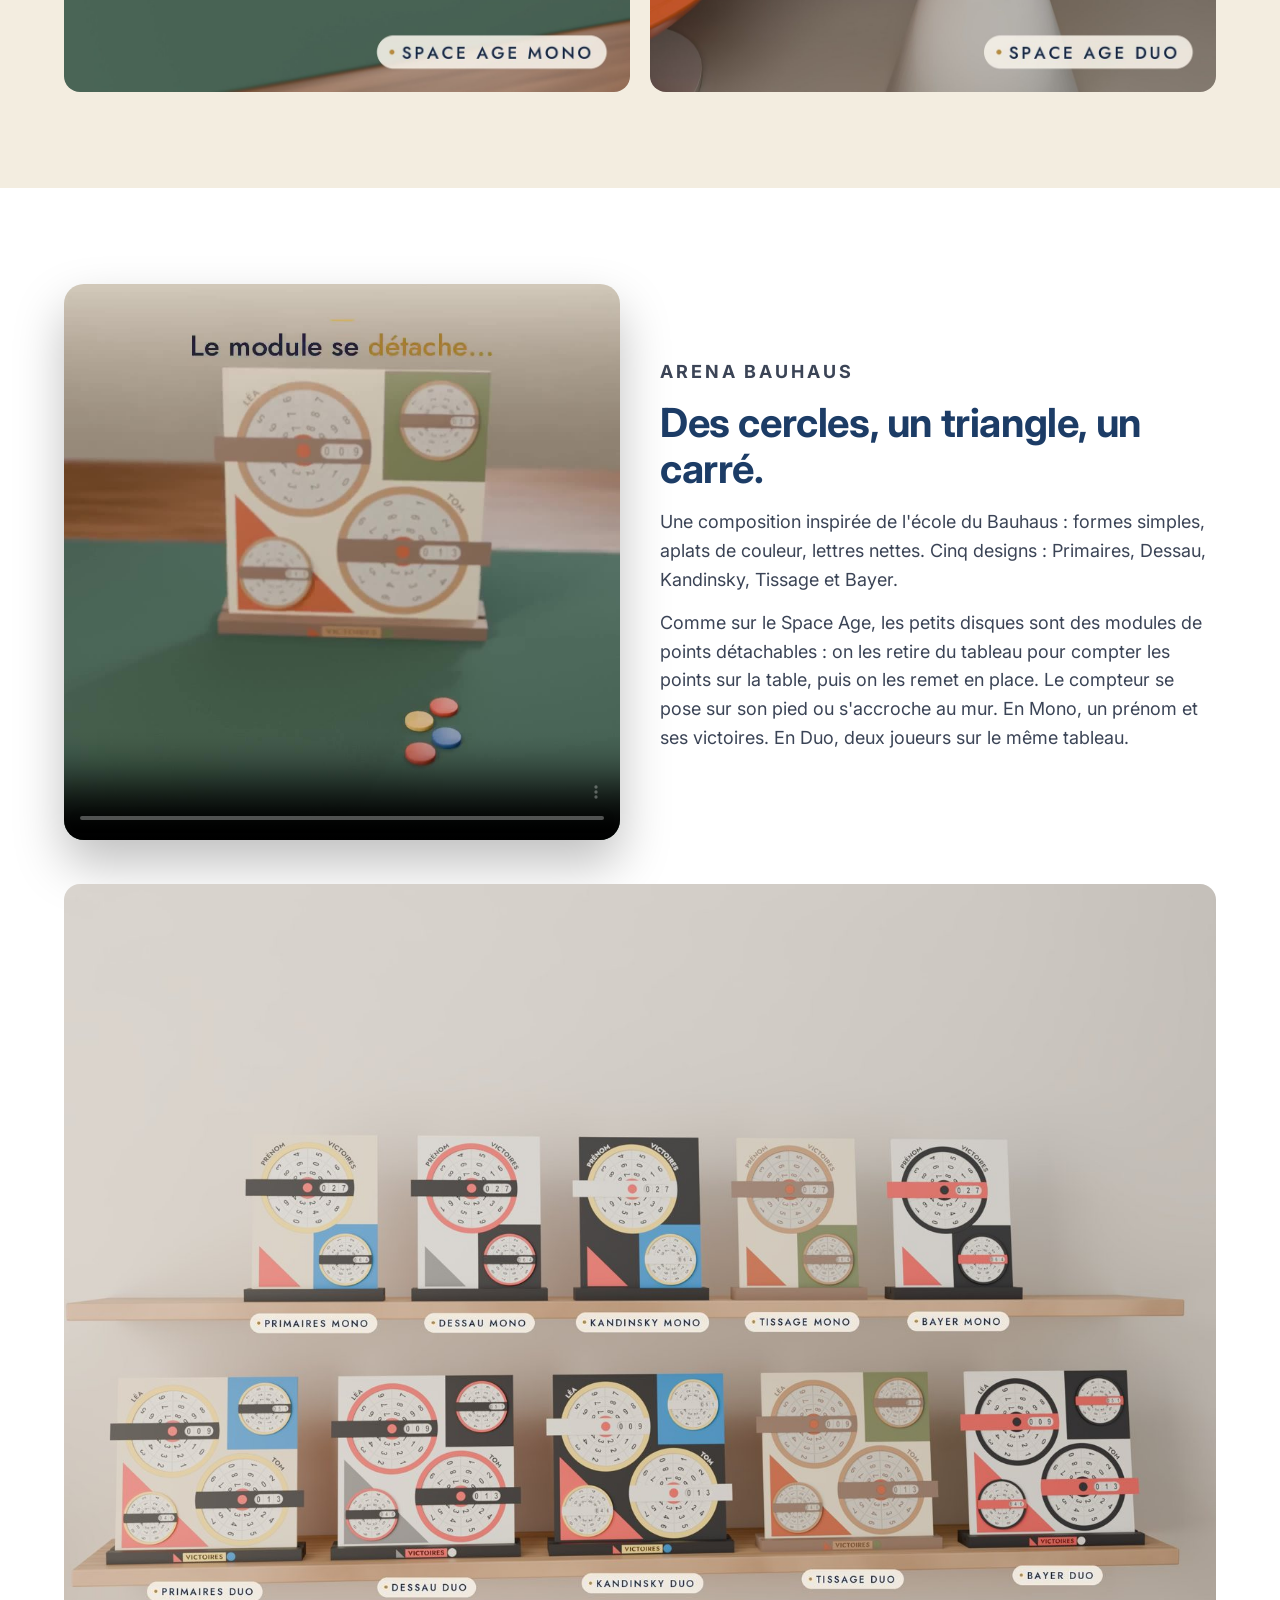
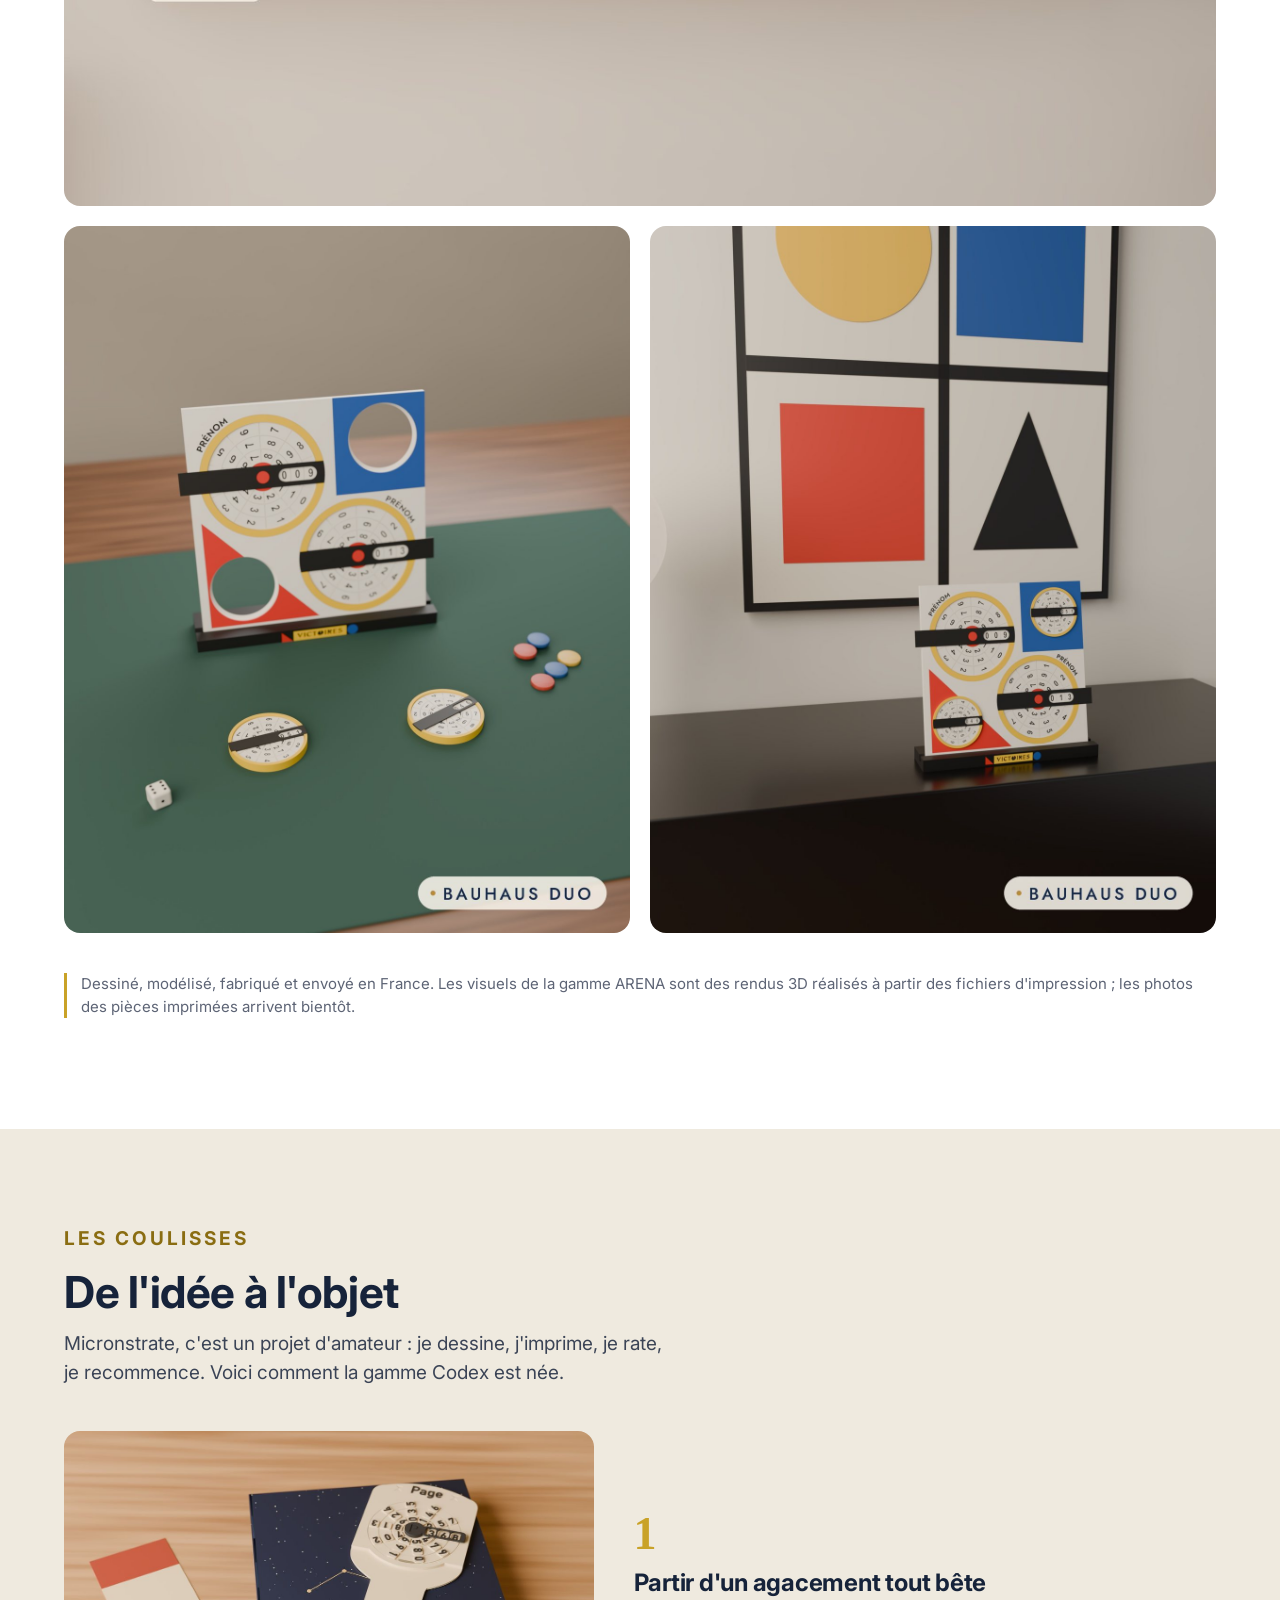
==== commit 8cce1348: "À propos : démarche (croquis, modélisation, impression), PLA issu d'amidon de maïs, Carton Plein Co-" ====
--- a/index.html
+++ b/index.html
@@ -290,7 +290,7 @@
 </div>
 <img class="wide" src="img/set-codex-4-styles.jpg" width="1600" height="900" loading="lazy" alt="Les quatre Set Codex alignés : Astra, Nord, Deco, Gothica">
 <div class="names4"><span>Astra</span><span>Nord</span><span>Deco</span><span>Gothica</span></div>
-<p class="note">Dessiné, modélisé, fabriqué et envoyé en France. Les colis partent dans des cartons récupérés auprès de <a href="https://cartonplein.org" target="_blank" rel="noopener">Carton Plein</a>, une association qui reconditionne des cartons, pour un envoi solidaire et écologique.</p>
+<p class="note">Dessiné, modélisé, fabriqué et envoyé en France. Les colis partent dans des cartons récupérés auprès de <a href="https://cartonplein.org" target="_blank" rel="noopener">Carton Plein</a>, une association parisienne d'insertion qui collecte et remet en état des cartons usagés.</p>
 </div>
 </section>
 
@@ -444,6 +444,9 @@
 <h2 style="font-size:clamp(32px,4vw,44px);line-height:1.1">Un maker amateur, curieux de tout</h2>
 <p>La création 3D n'est pas mon métier, c'est ma passion. J'apprends en autodidacte, sur mon temps libre, et je dessine des objets que j'aurais envie d'avoir chez moi.</p>
 <p>Mon fil rouge : des objets pratiques, qui rendent service au quotidien, avec un vrai soin du design et souvent un petit clin d'œil. Chaque pièce est modélisée, testée et imprimée dans mon atelier, et porte le logo Micronstrate gravé dessous.</p>
+<p>Chaque objet commence sur papier : je dessine l'idée à la main, puis je la modélise et l'ajuste sur ordinateur jusqu'à ce que chaque détail serve l'usage. Je fabrique ensuite chaque pièce moi-même, dans mon atelier en Seine-Saint-Denis.</p>
+<p>J'imprime surtout en PLA, un plastique issu de matière végétale (amidon de maïs). Il a ses limites : il ne se recycle pas avec la poubelle jaune et sa filière de recyclage reste très limitée. C'est pour ça que je conçois des objets faits pour durer.</p>
+<p>Conception, fabrication et expédition se font en France.</p>
 <div class="chips"><span>Fusion 360</span><span>Bambu Lab P1S + AMS</span><span>Blender</span><span>Impression multicolore</span></div>
 </div>
 </div>
@@ -461,7 +464,7 @@
 <!-- INSTAGRAM --><a hidden href="LIEN_INSTAGRAM">Instagram<small>@micronstrate.studio · coulisses et nouveautés</small><span aria-hidden="true" style="grid-column:2;grid-row:1 / 3;font-size:20px">→</span></a>
 <a href="https://micronstratestudio.etsy.com">Boutique Etsy<small>Objets prêts à offrir et personnalisés</small><span aria-hidden="true" style="grid-column:2;grid-row:1 / 3;font-size:20px">→</span></a>
 <!-- MAKERWORLD --><a hidden href="LIEN_MAKERWORLD_PROFIL">MakerWorld<small>Mes modèles à imprimer soi-même</small><span aria-hidden="true" style="grid-column:2;grid-row:1 / 3;font-size:20px">→</span></a>
-<p class="note">À l'ouverture de la boutique Etsy, les colis seront préparés avec des cartons de réemploi de <a href="https://cartonplein.org" target="_blank" rel="noopener">Carton Plein</a>, une structure éco-solidaire.</p>
+<p class="note">Les colis partent dans des cartons de réemploi de <a href="https://cartonplein.org" target="_blank" rel="noopener">Carton Plein</a>, une association parisienne d'insertion qui collecte et remet en état des cartons usagés.</p>
 </div>
 </div>
 </section>
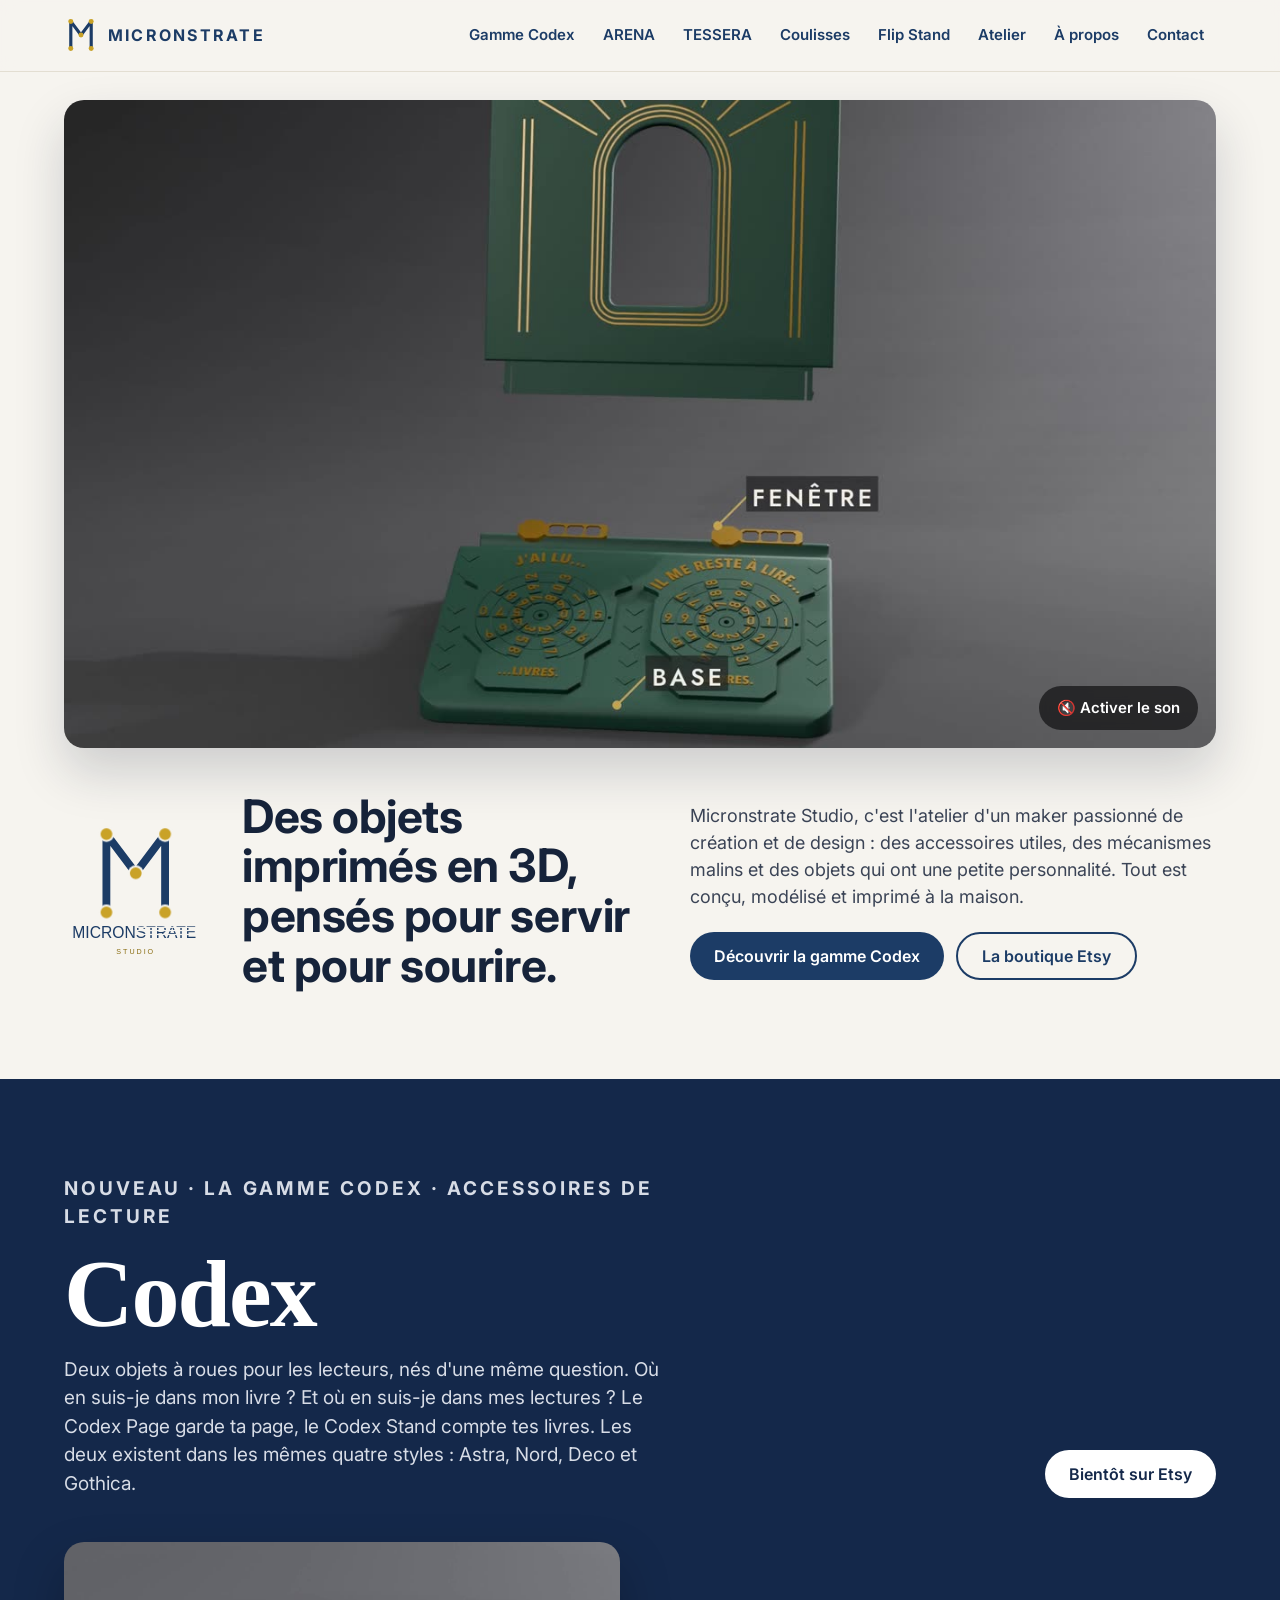
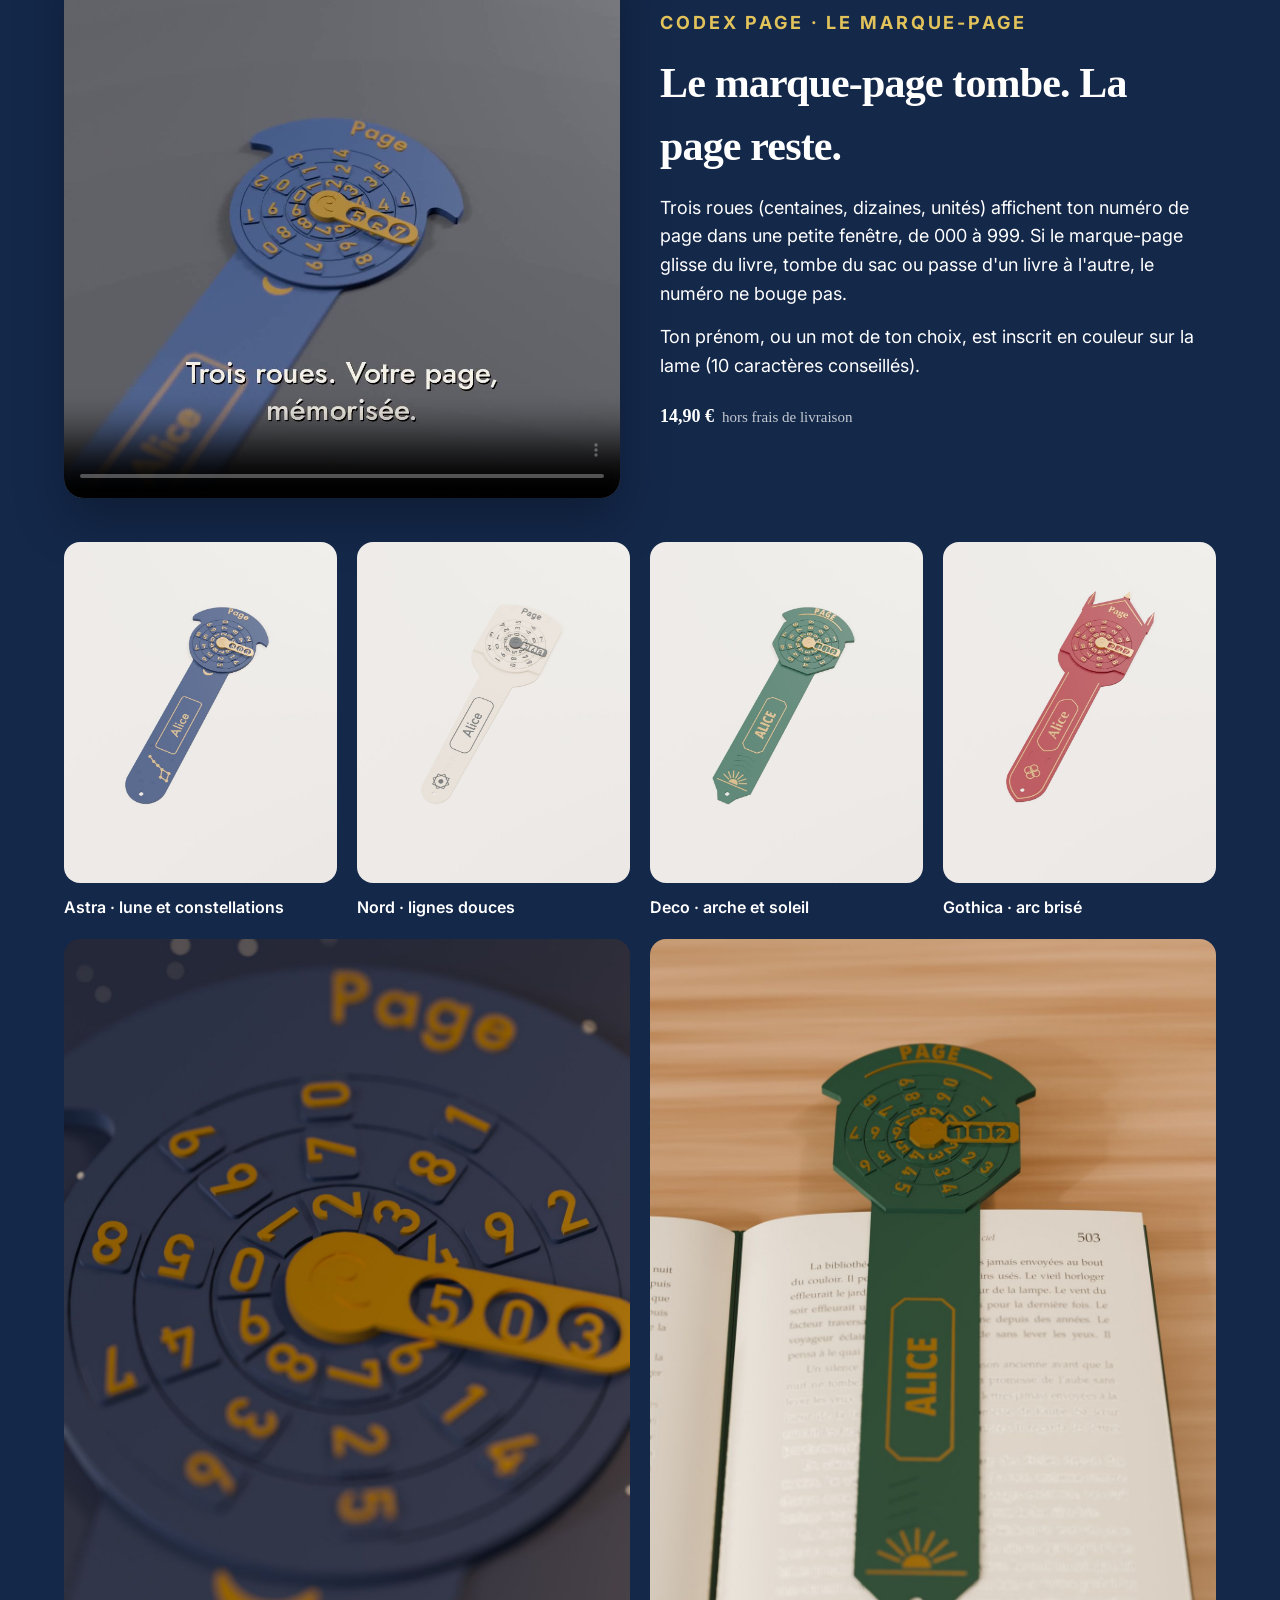
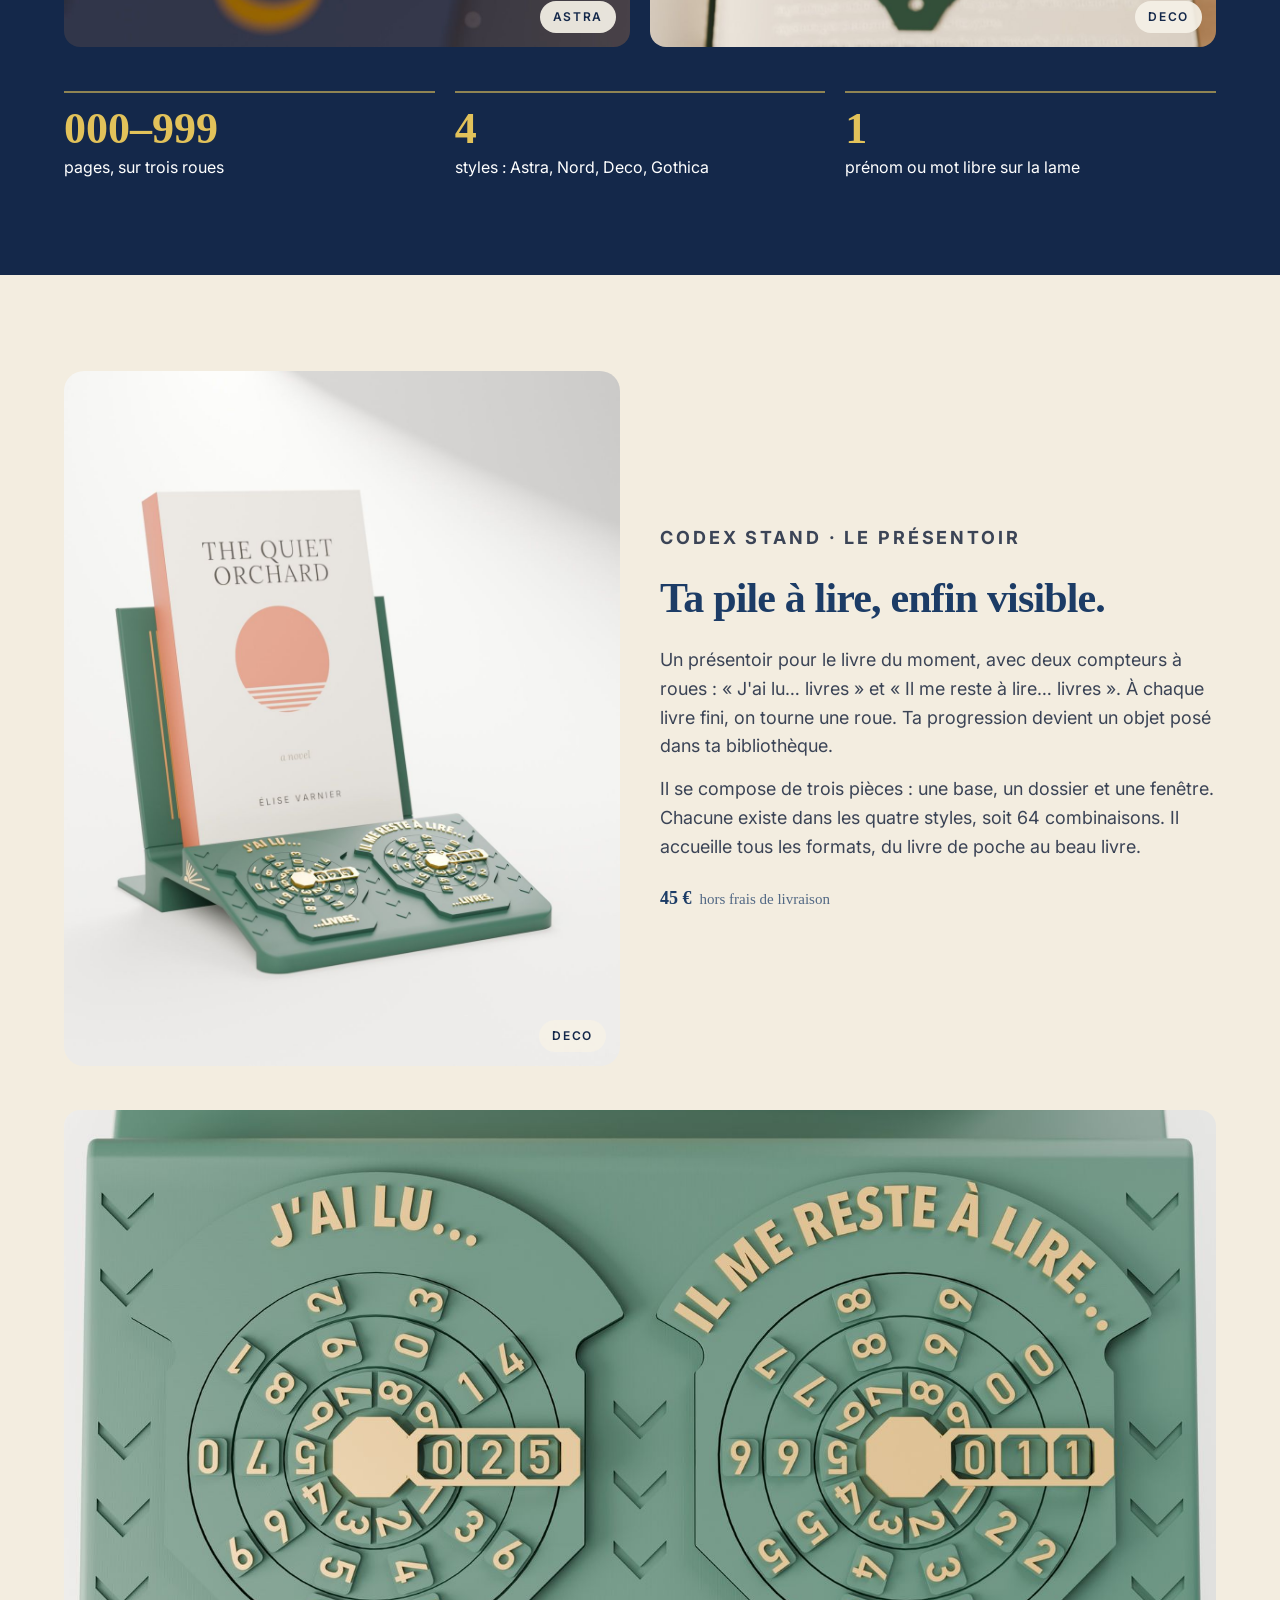
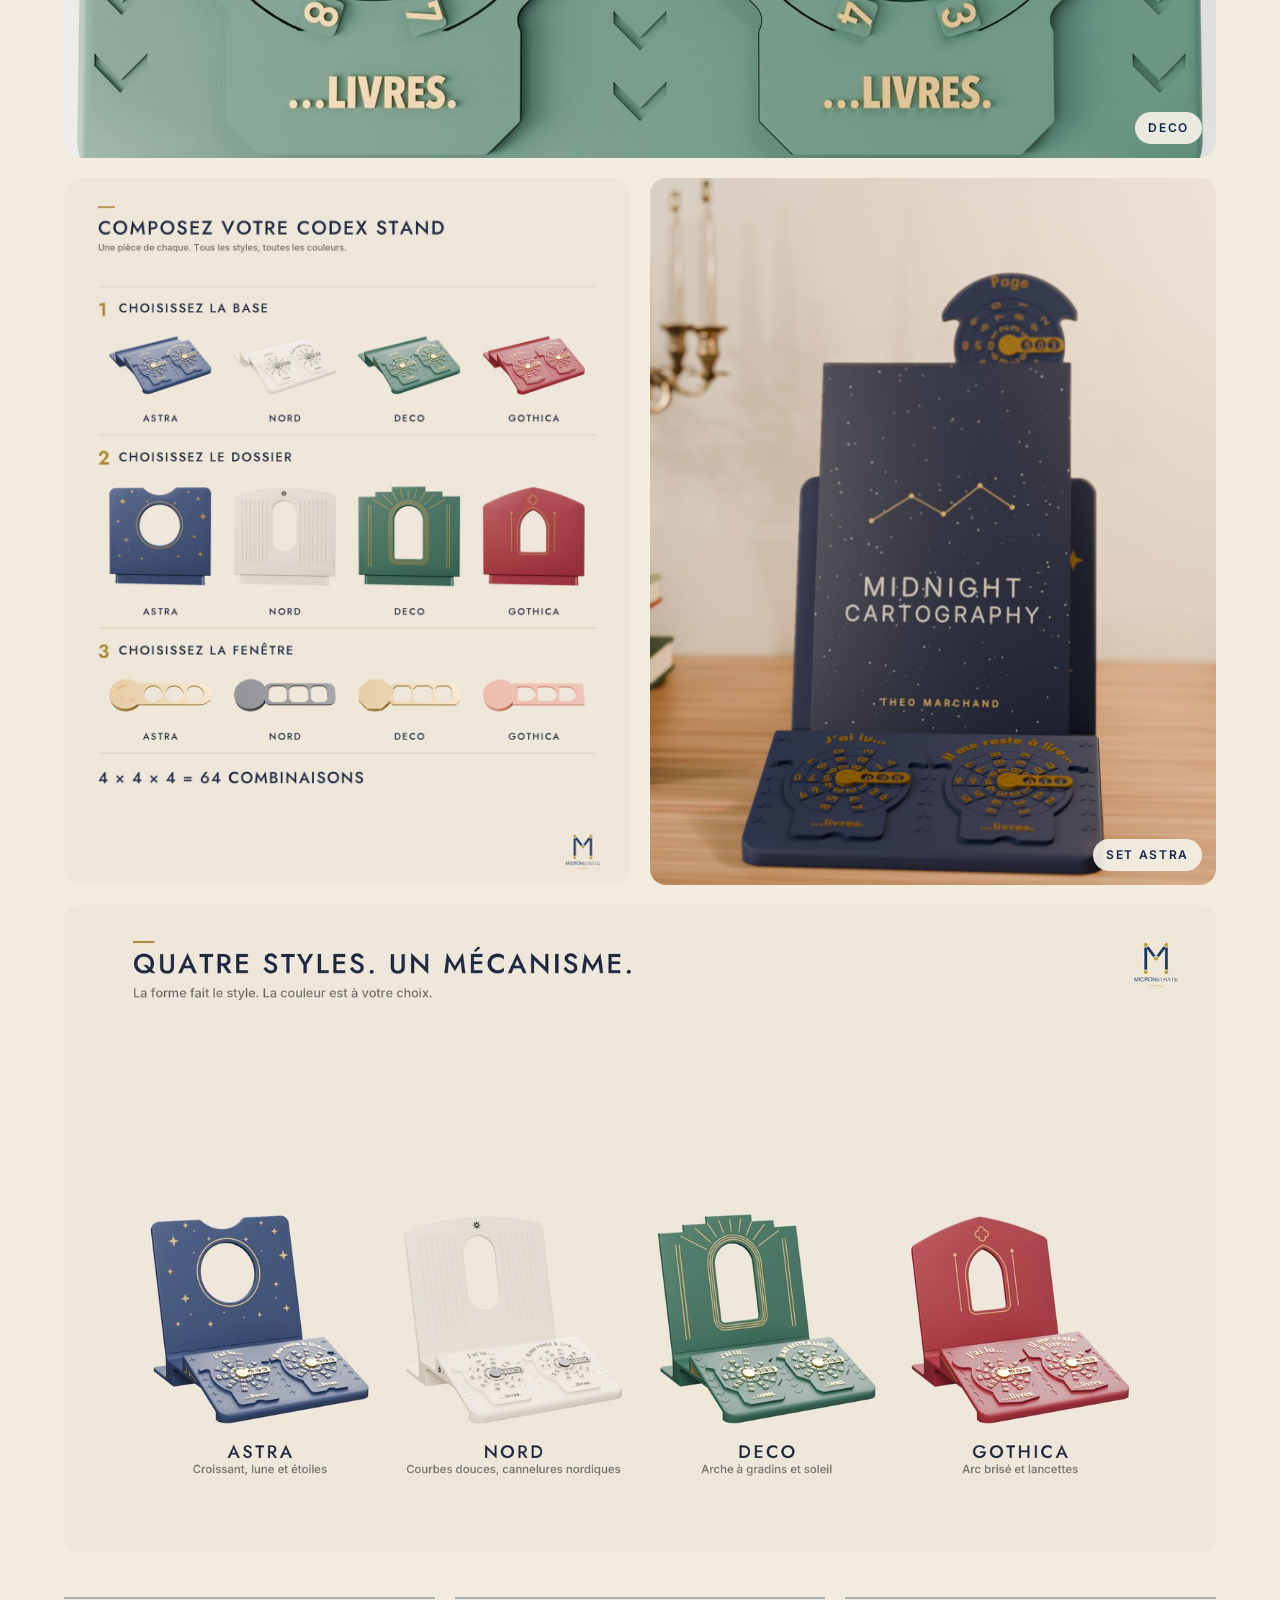
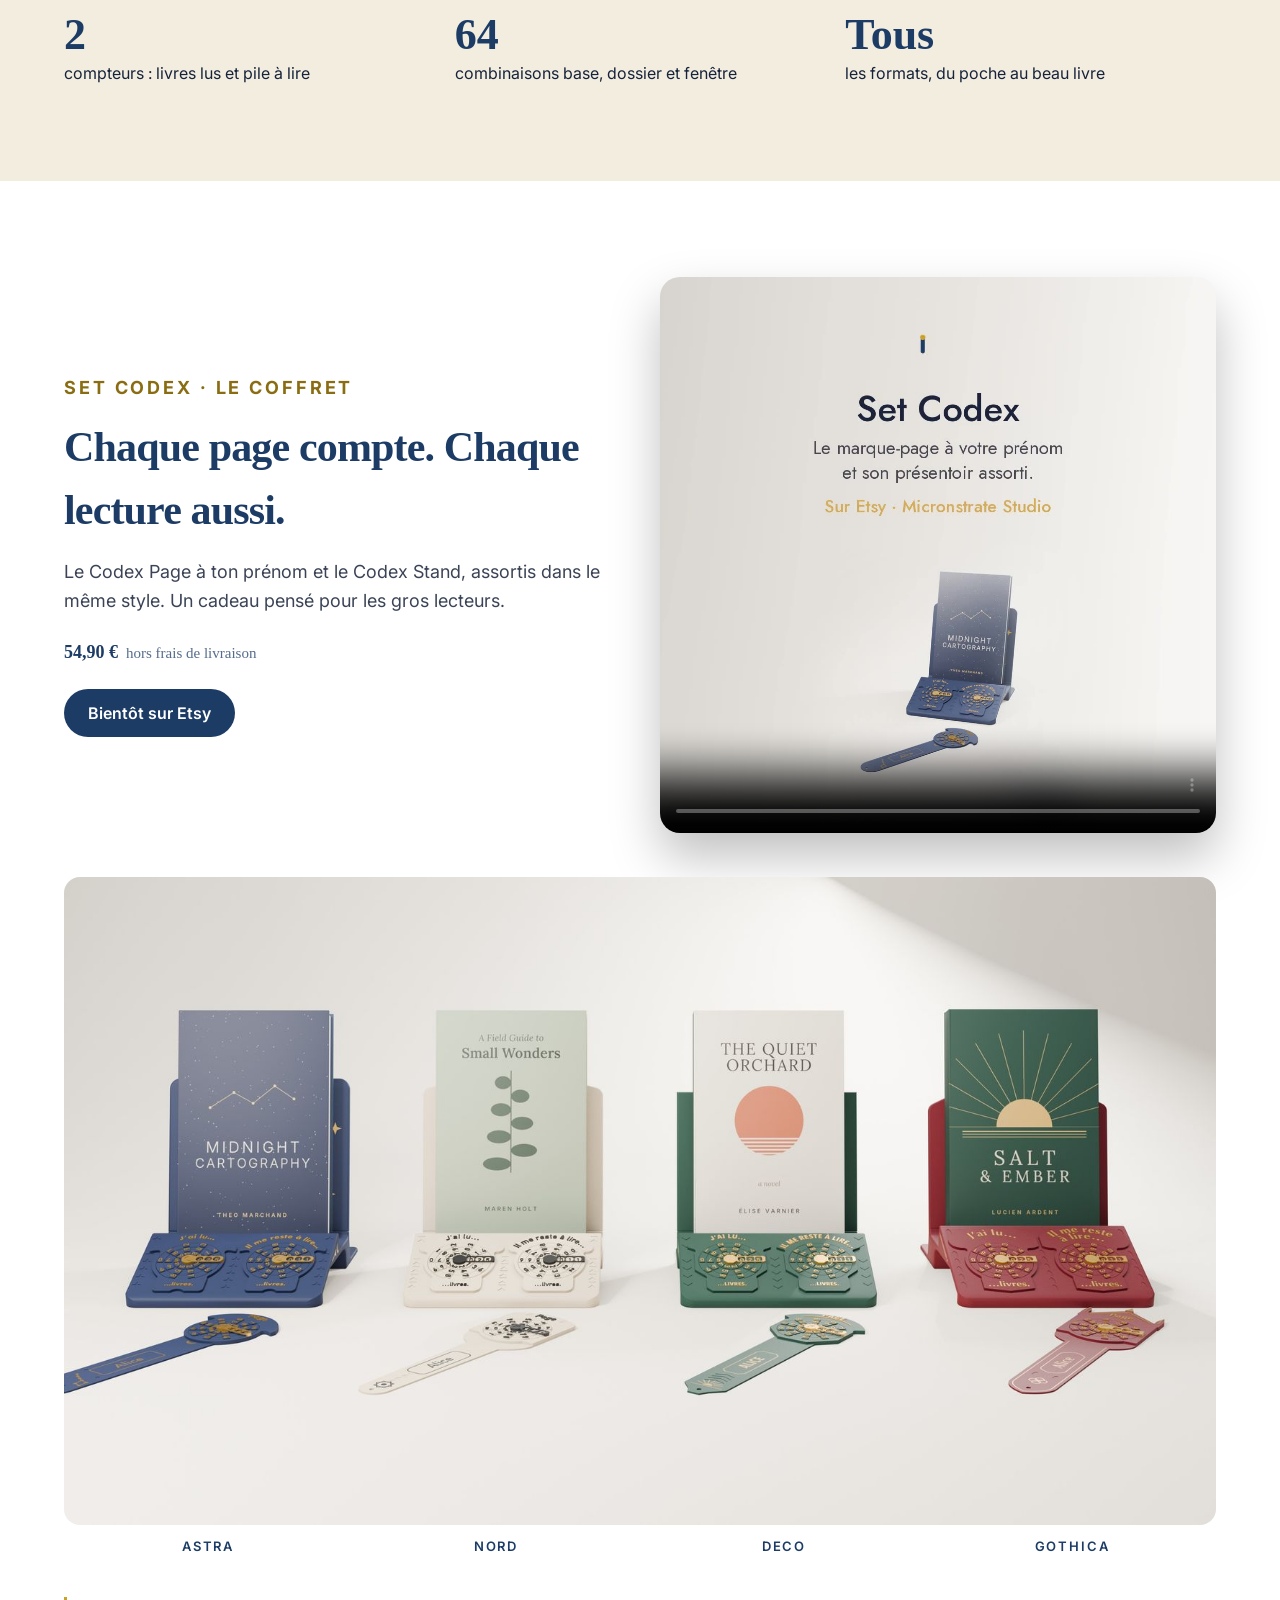
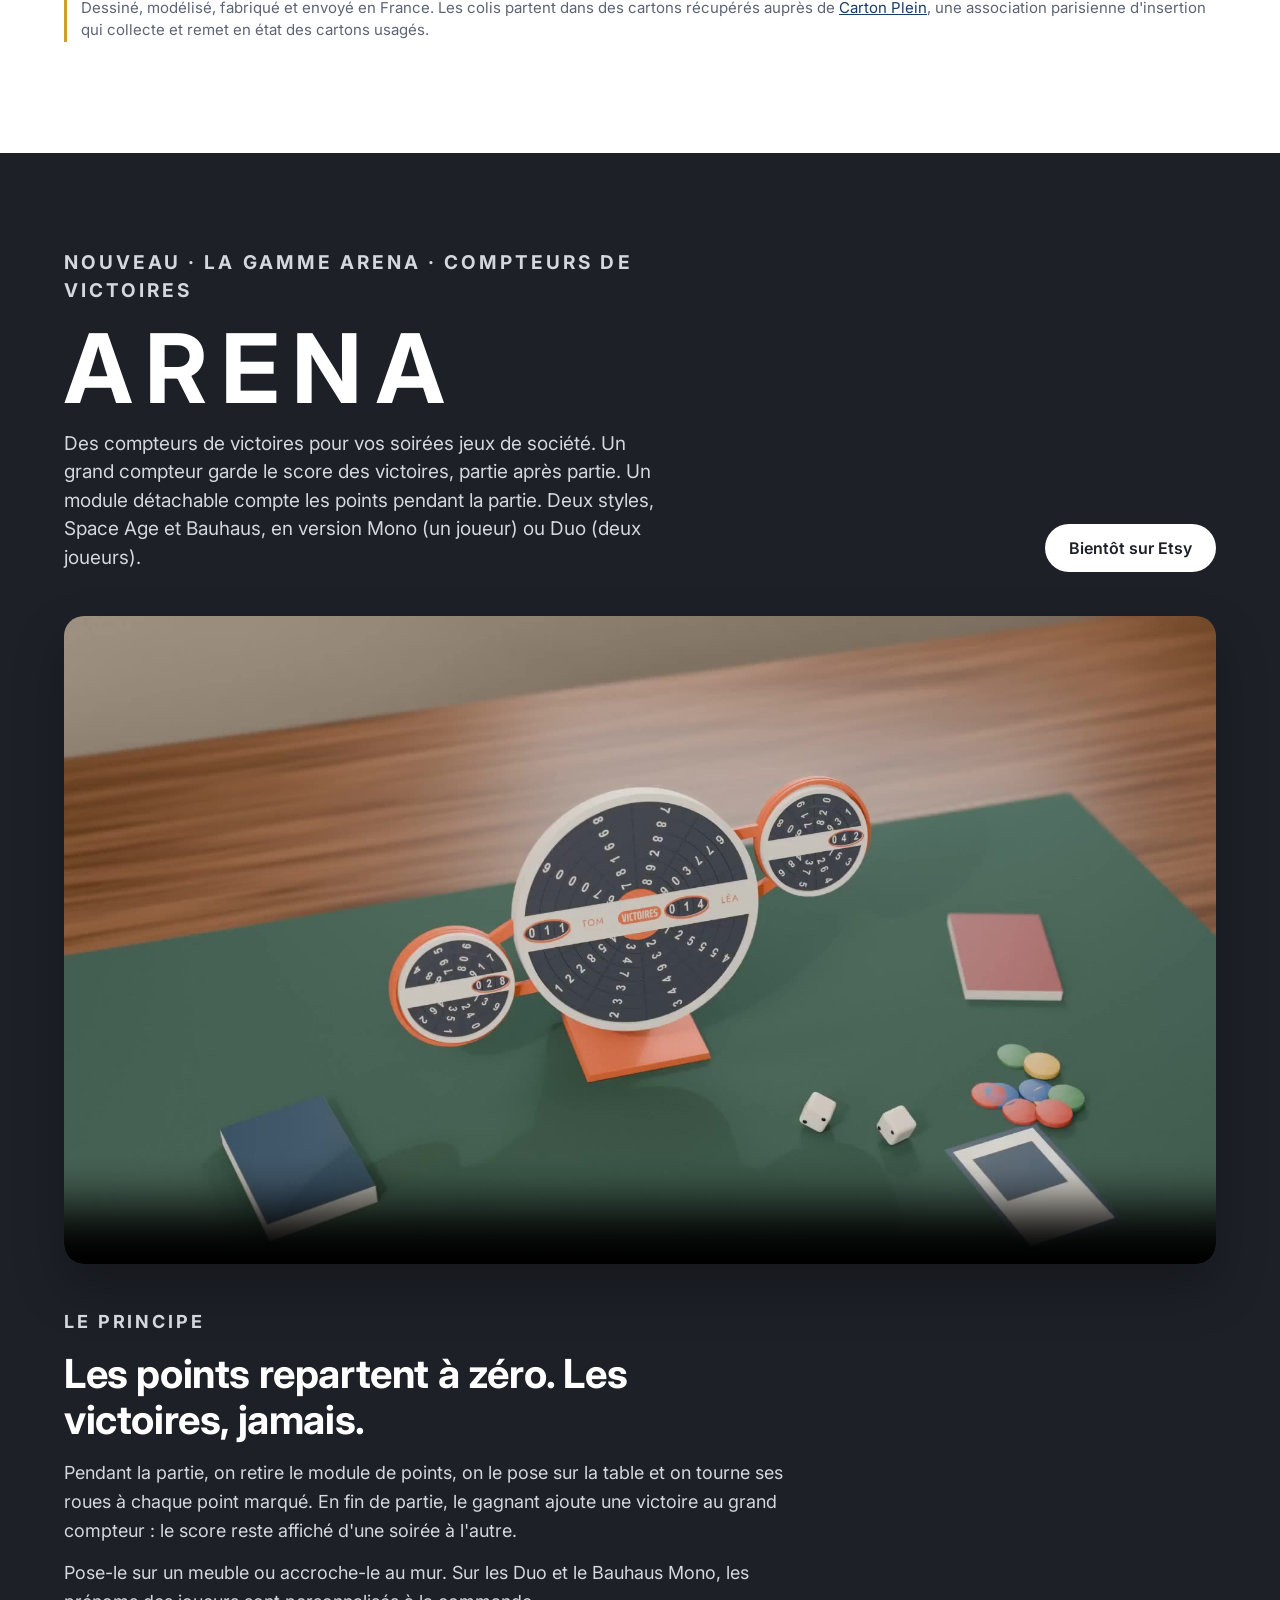
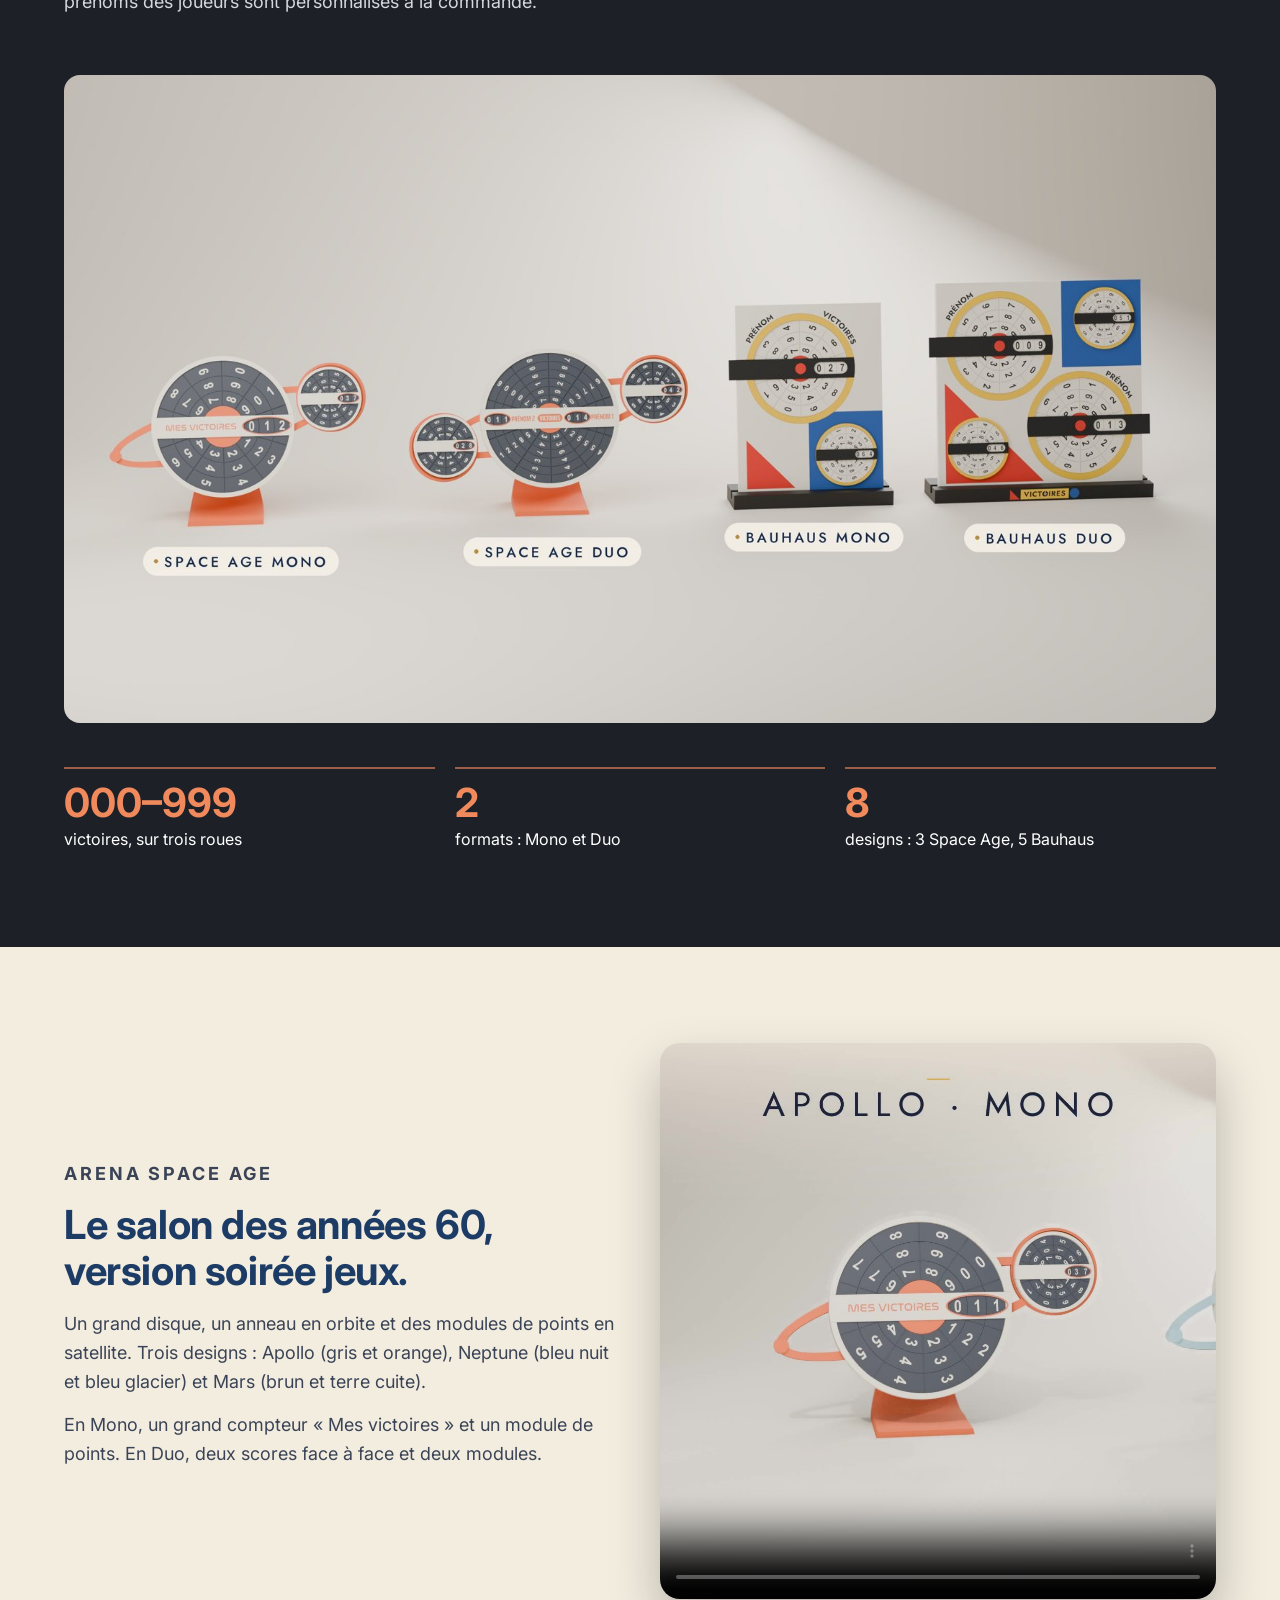
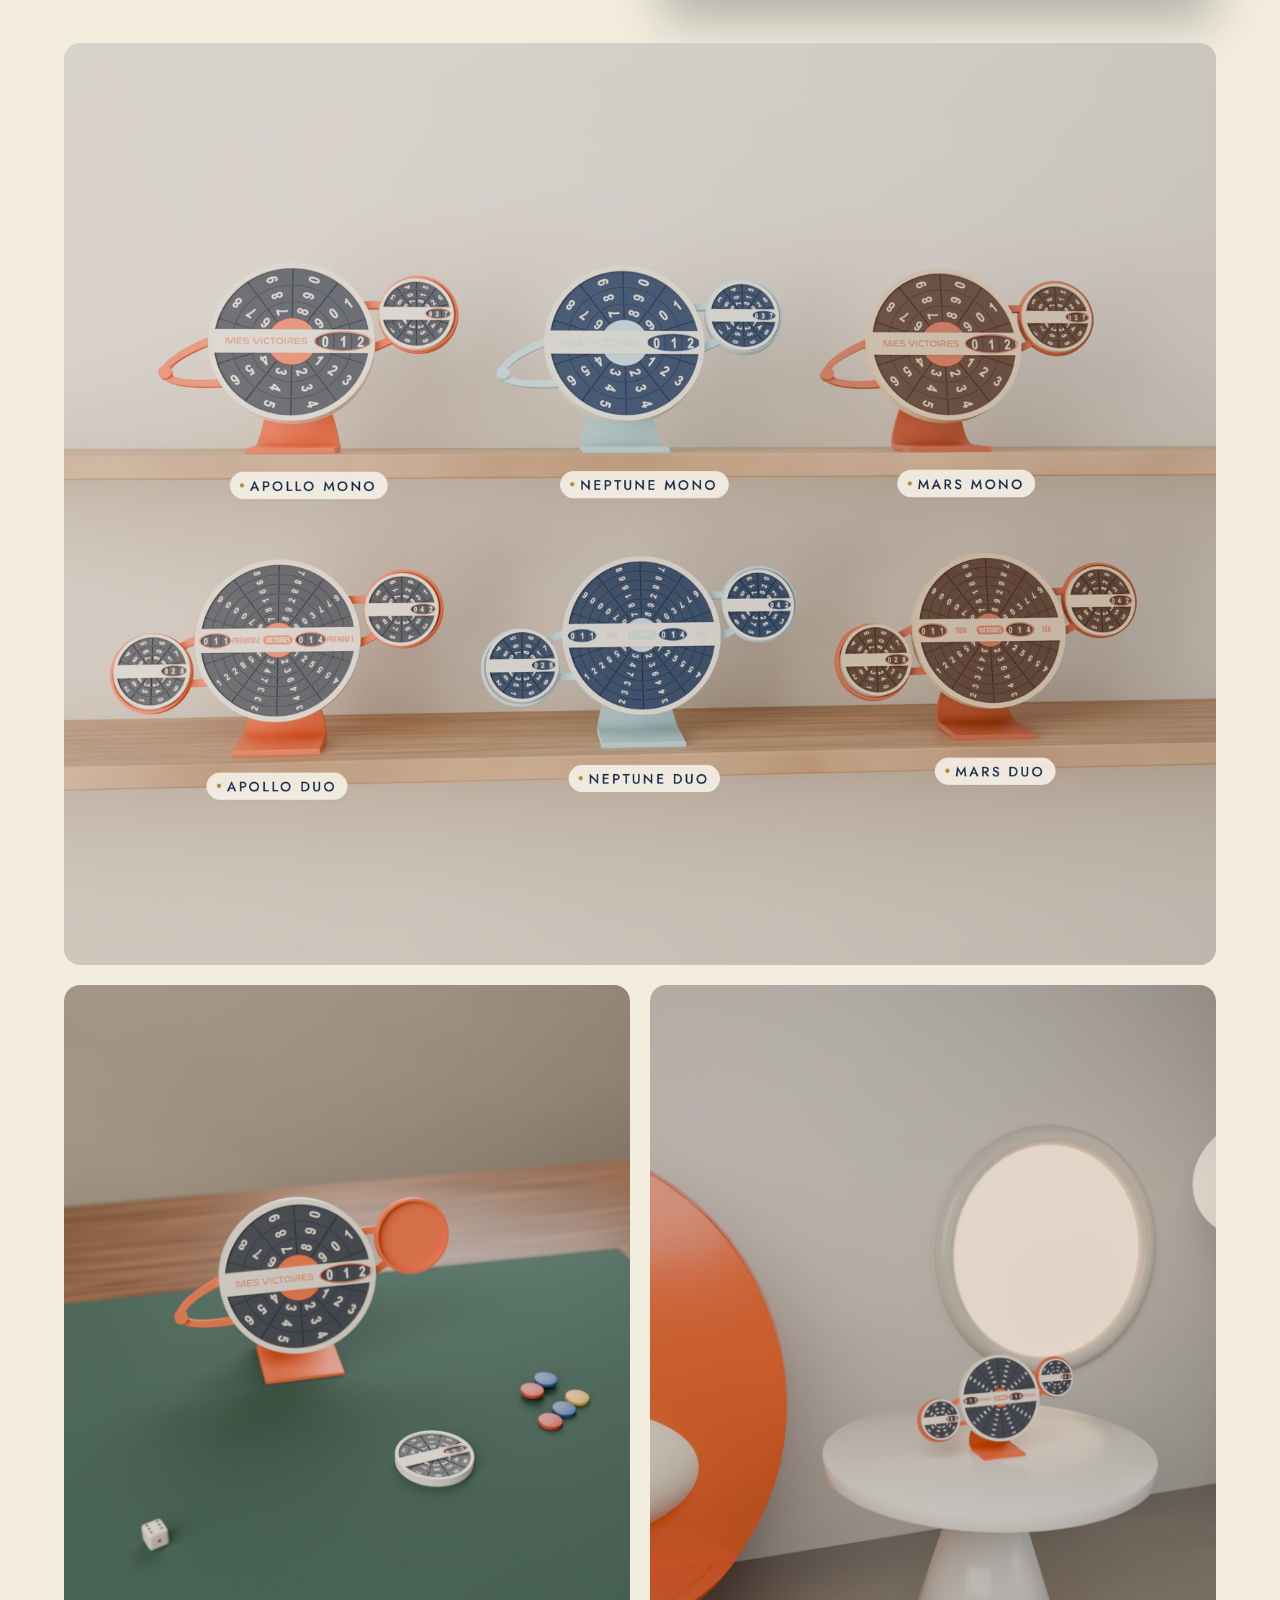
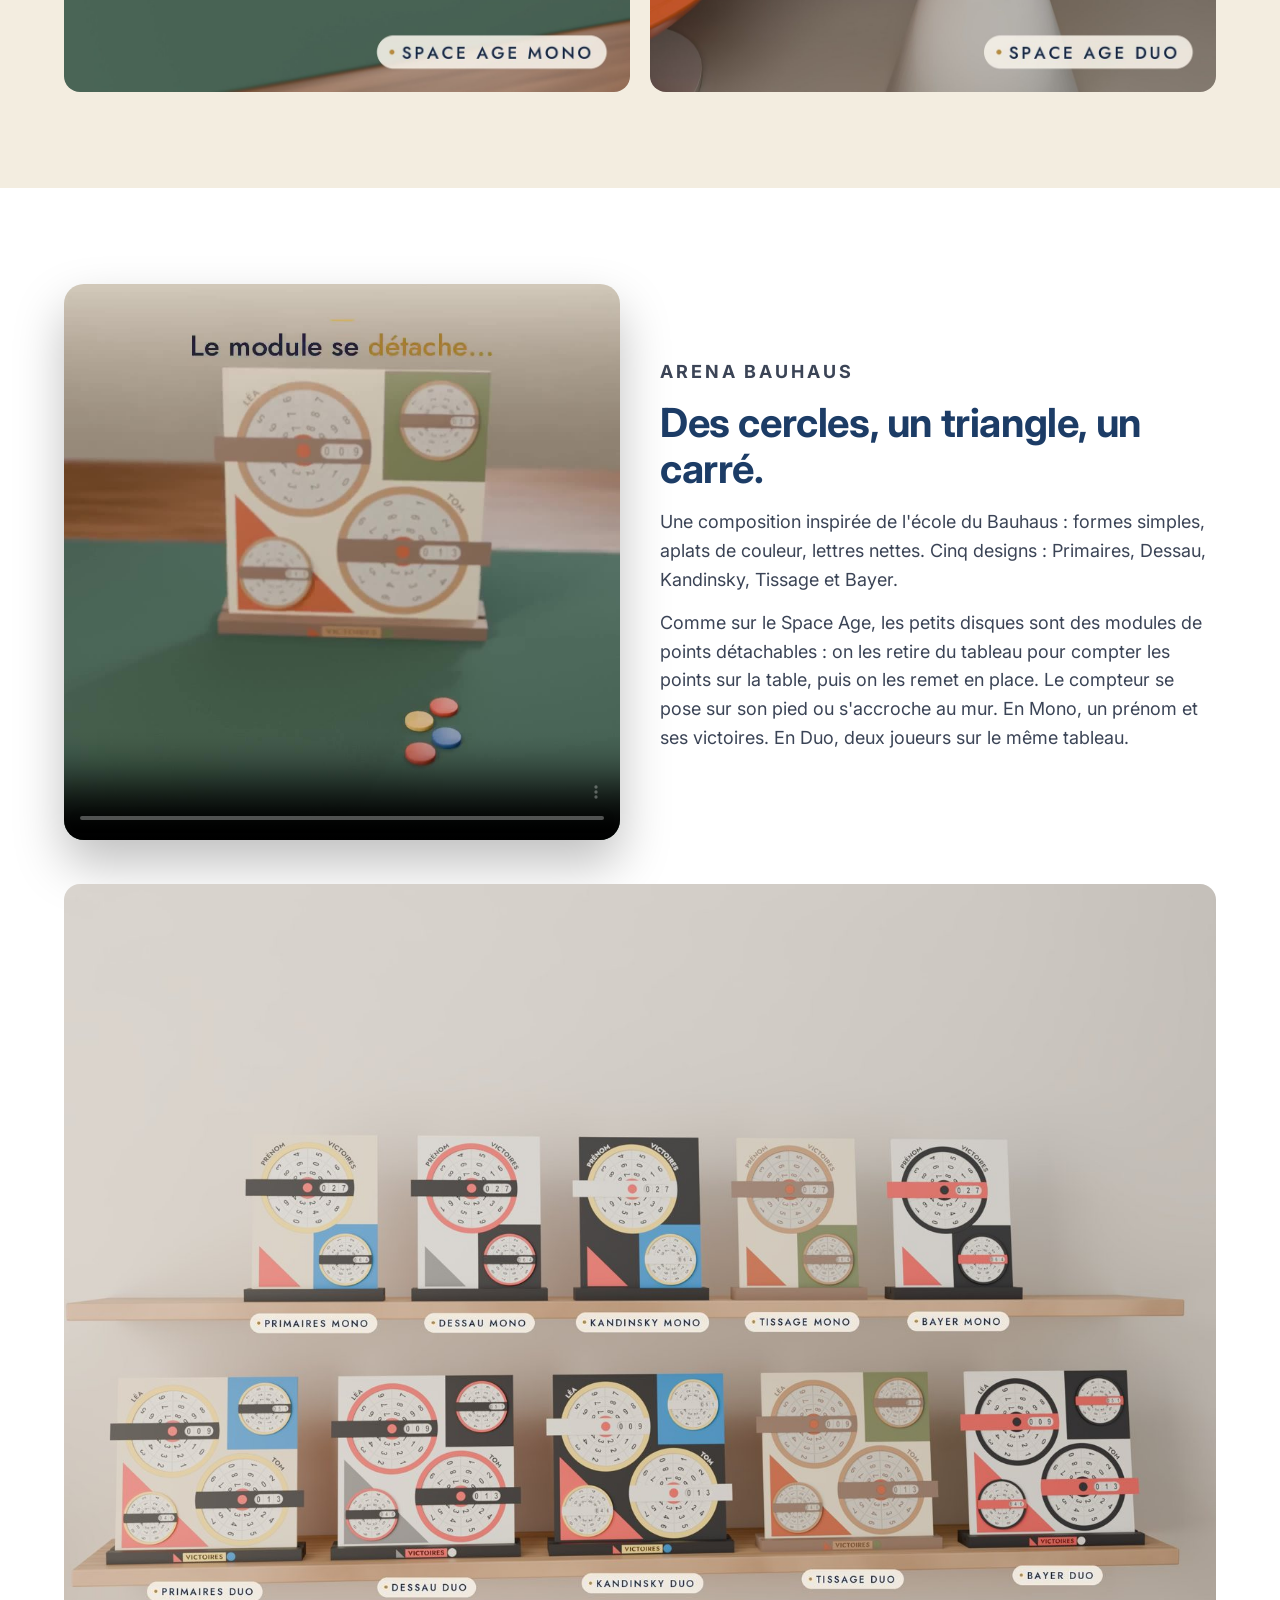
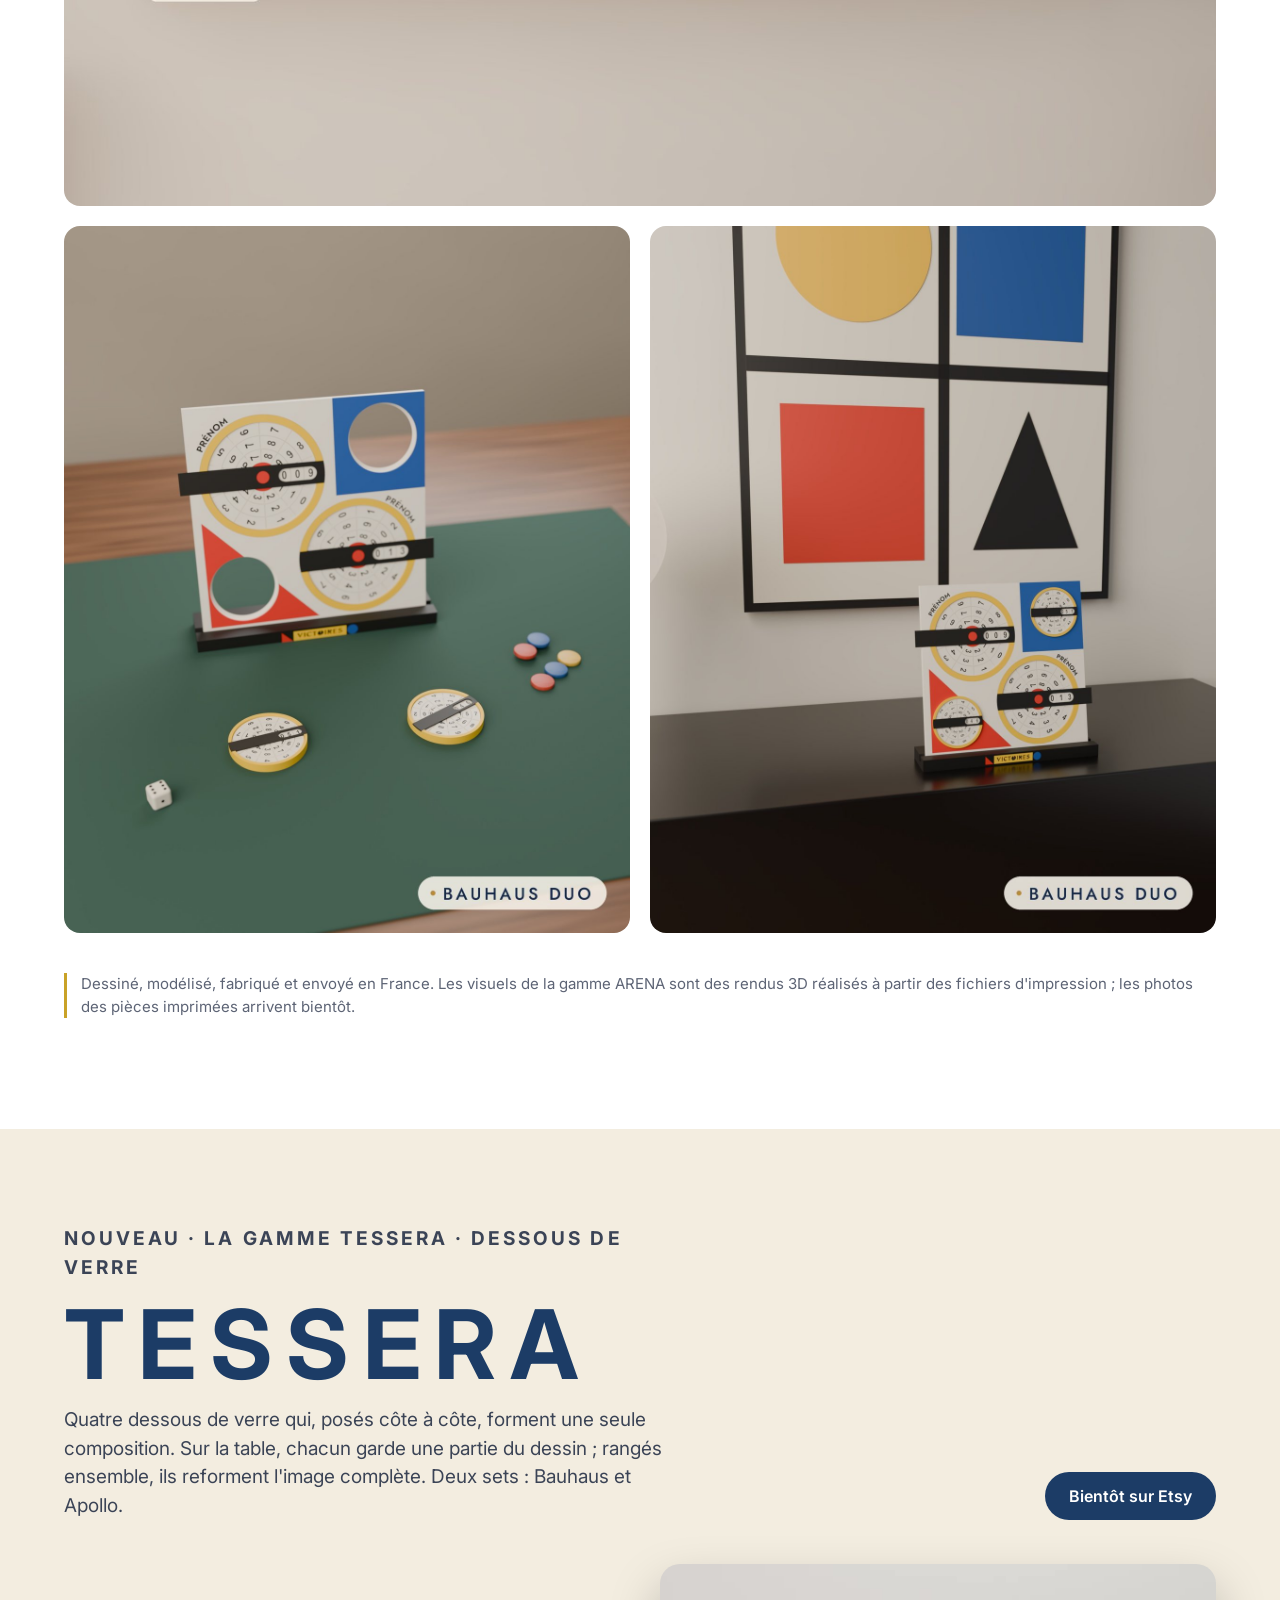
==== commit e21a46ef: "Ajout de la gamme TESSERA : sets de dessous de verre Bauhaus et Apollo Co-Authored-By: Claude Opus 5" ====
--- a/index.html
+++ b/index.html
@@ -4,7 +4,7 @@
 <meta charset="utf-8">
 <meta name="viewport" content="width=device-width, initial-scale=1">
 <title>Micronstrate Studio · Objets design imprimés en 3D</title>
-<meta name="description" content="Micronstrate Studio : objets design imprimés en 3D, conçus et modélisés en France. Gamme Codex (marque-page et présentoir à compteurs pour lecteurs), gamme ARENA (compteurs de victoires pour jeux de société), accessoires utiles et cadeaux personnalisés.">
+<meta name="description" content="Micronstrate Studio : objets design imprimés en 3D, conçus et modélisés en France. Gamme Codex (marque-page et présentoir à compteurs pour lecteurs), gamme ARENA (compteurs de victoires pour jeux de société), gamme TESSERA (sets de dessous de verre), accessoires utiles et cadeaux personnalisés.">
 <meta property="og:title" content="Micronstrate Studio">
 <meta property="og:description" content="Objets design imprimés en 3D, pensés pour servir et pour sourire.">
 <meta property="og:image" content="https://micronstrate.fr/img/flipstand-ferme.jpg">
@@ -158,6 +158,9 @@
 .arena-h{font-size:clamp(28px,3.6vw,40px);line-height:1.15;margin:10px 0 16px;font-weight:700}
 .w-white{background:#fff}
 .w-white .vrow p{color:var(--muted)}
+/* gamme TESSERA */
+.duo32 img{aspect-ratio:3/2}
+.tess-sq{width:100%;max-width:560px;aspect-ratio:1/1;object-fit:cover;border-radius:20px}
 @media (max-width:860px){.vrow,.step,.duo{grid-template-columns:1fr}.step:nth-child(even) .step-img{order:0}}
 </style>
 </head>
@@ -172,6 +175,7 @@
 <nav aria-label="Navigation principale">
 <a href="#codex">Gamme Codex</a>
 <a href="#arena">ARENA</a>
+<a href="#tessera">TESSERA</a>
 <a class="hide-sm" href="#coulisses">Coulisses</a>
 <a href="#creations">Flip Stand</a>
 <a class="hide-sm" href="#atelier">Atelier</a>
@@ -361,6 +365,44 @@
 </div>
 </section>
 
+<section id="tessera" class="cream2">
+<div class="wrap pad">
+<div class="head-row">
+<div class="lead">
+<p class="eyebrow">Nouveau · La gamme TESSERA · Dessous de verre</p>
+<h2 class="arena-title" style="color:var(--navy)">TESSERA</h2>
+<p>Quatre dessous de verre qui, posés côte à côte, forment une seule composition. Sur la table, chacun garde une partie du dessin ; rangés ensemble, ils reforment l'image complète. Deux sets : Bauhaus et Apollo.</p>
+</div>
+<a class="btn btn-main" href="https://micronstratestudio.etsy.com">Bientôt sur Etsy</a>
+</div>
+<div class="vrow">
+<div>
+<p class="eyebrow">Set Bauhaus</p>
+<h3 class="arena-h" style="color:var(--navy)">Un cercle, un triangle, un carré.</h3>
+<p>Quatre carrés en blanc, rouge, bleu et jaune. Les formes noires sont incrustées dans la pièce et se prolongent d'un dessous de verre à l'autre, comme une affiche du Bauhaus découpée en quatre.</p>
+</div>
+<video class="sq-video" src="img/tessera-bauhaus.mp4" poster="img/tessera-bauhaus-poster.jpg" controls muted playsinline preload="metadata" aria-label="Vidéo du Set Bauhaus : quatre dessous de verre qui forment une composition géométrique"></video>
+</div>
+<div class="duo duo32">
+<img src="img/tessera-bauhaus-situation.jpg" width="1000" height="667" loading="lazy" alt="Set Bauhaus sur une table, avec un verre et une tasse">
+<img src="img/tessera-bauhaus-detail.jpg" width="1000" height="667" loading="lazy" alt="Set Bauhaus, détail des formes noires incrustées sur les dessous de verre blanc et rouge">
+</div>
+<div class="vrow" style="margin-top:56px">
+<img class="tess-sq" src="img/tessera-apollo-dessus.jpg" width="1000" height="1000" loading="lazy" alt="Set Apollo vu de dessus : les quatre dessous de verre réunis forment un système solaire">
+<div>
+<p class="eyebrow">Set Apollo</p>
+<h3 class="arena-h" style="color:var(--navy)">Un système solaire sur la table basse.</h3>
+<p>Fond blanc, orbites bleu marine, planètes orange. Réunis, les quatre dessous de verre dessinent un soleil, ses planètes et une fusée en route. Le même esprit années 60 que le compteur ARENA Space Age Apollo.</p>
+</div>
+</div>
+<div class="duo duo32">
+<img src="img/tessera-apollo-situation.jpg" width="1000" height="667" loading="lazy" alt="Set Apollo sur une table, sous un verre de vin et une tasse de thé">
+<img src="img/tessera-apollo-pile.jpg" width="1000" height="667" loading="lazy" alt="Set Apollo rangé en pile">
+</div>
+<p class="note">Dessiné, modélisé, fabriqué et envoyé en France. Les visuels de la gamme TESSERA sont des rendus 3D réalisés à partir des fichiers d'impression ; les photos des pièces imprimées arrivent bientôt.</p>
+</div>
+</section>
+
 <section id="coulisses" class="sand">
 <div class="wrap pad">
 <div class="head-row">
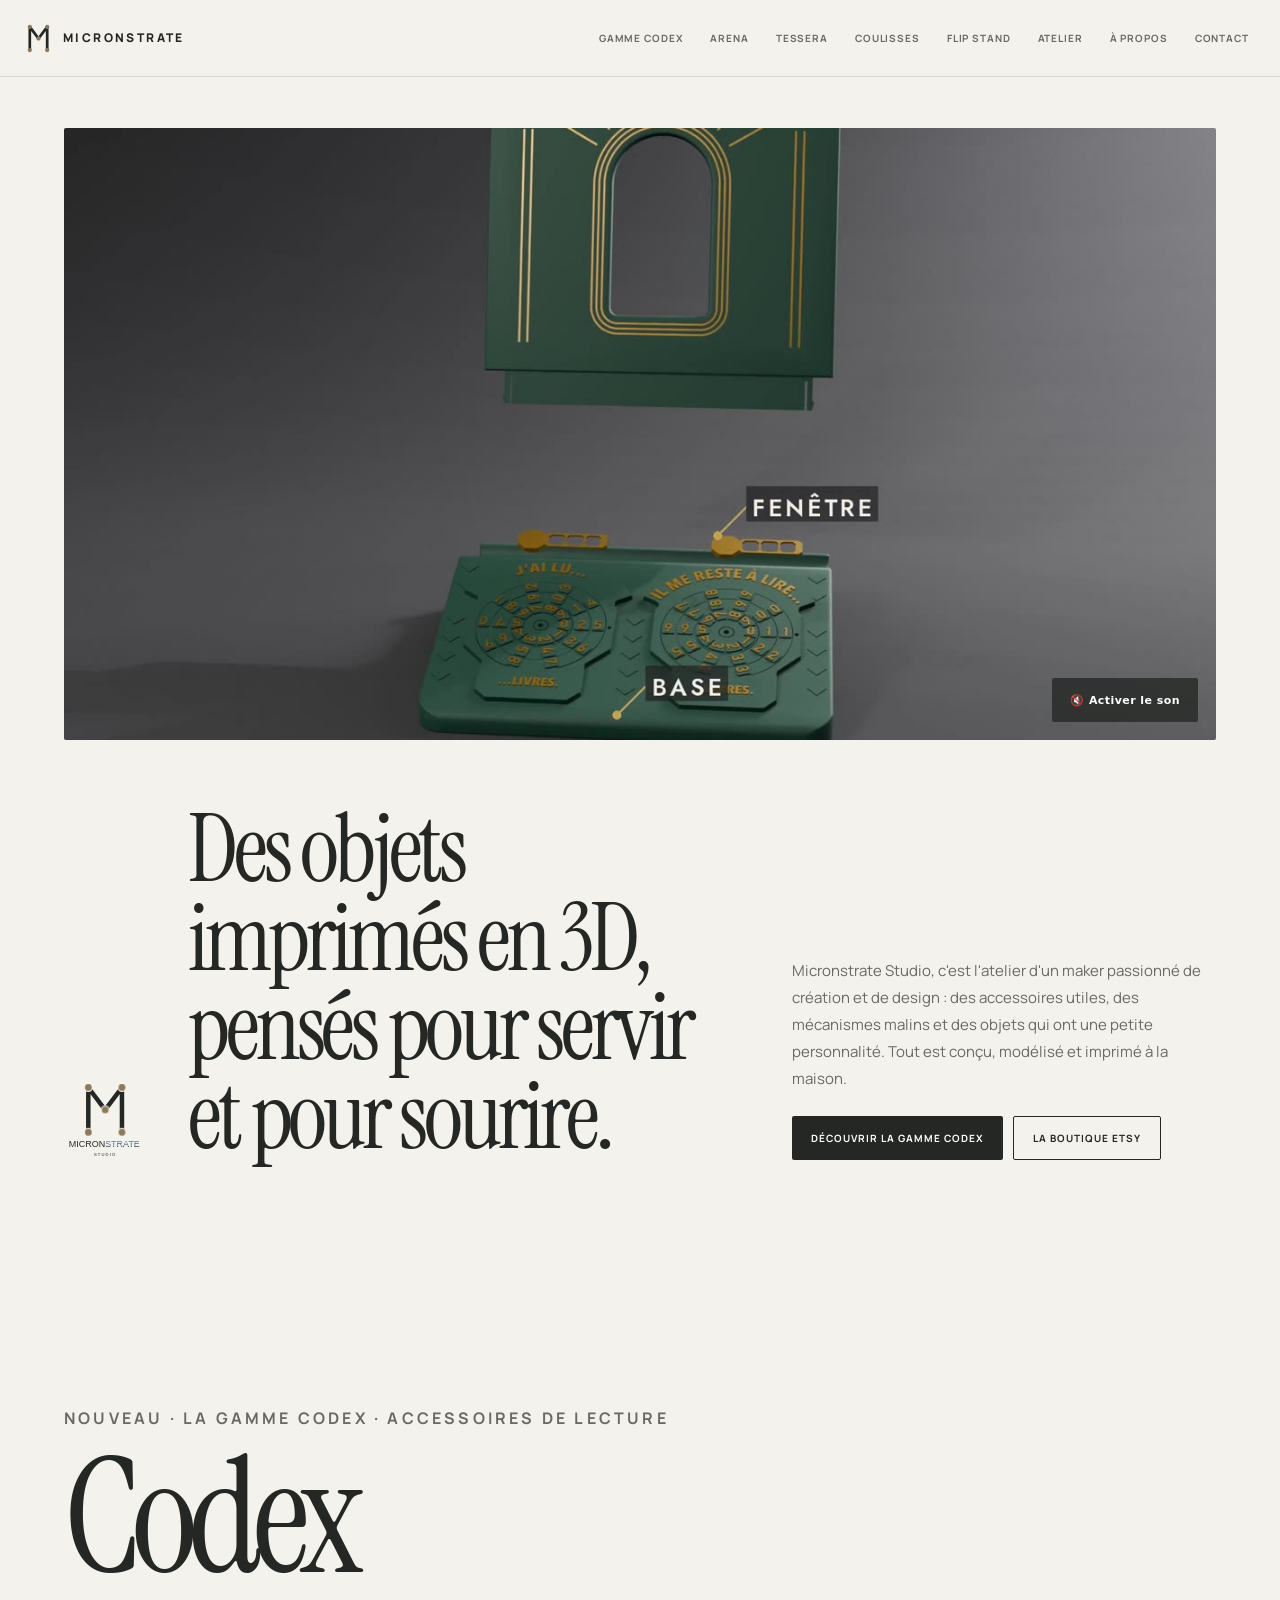
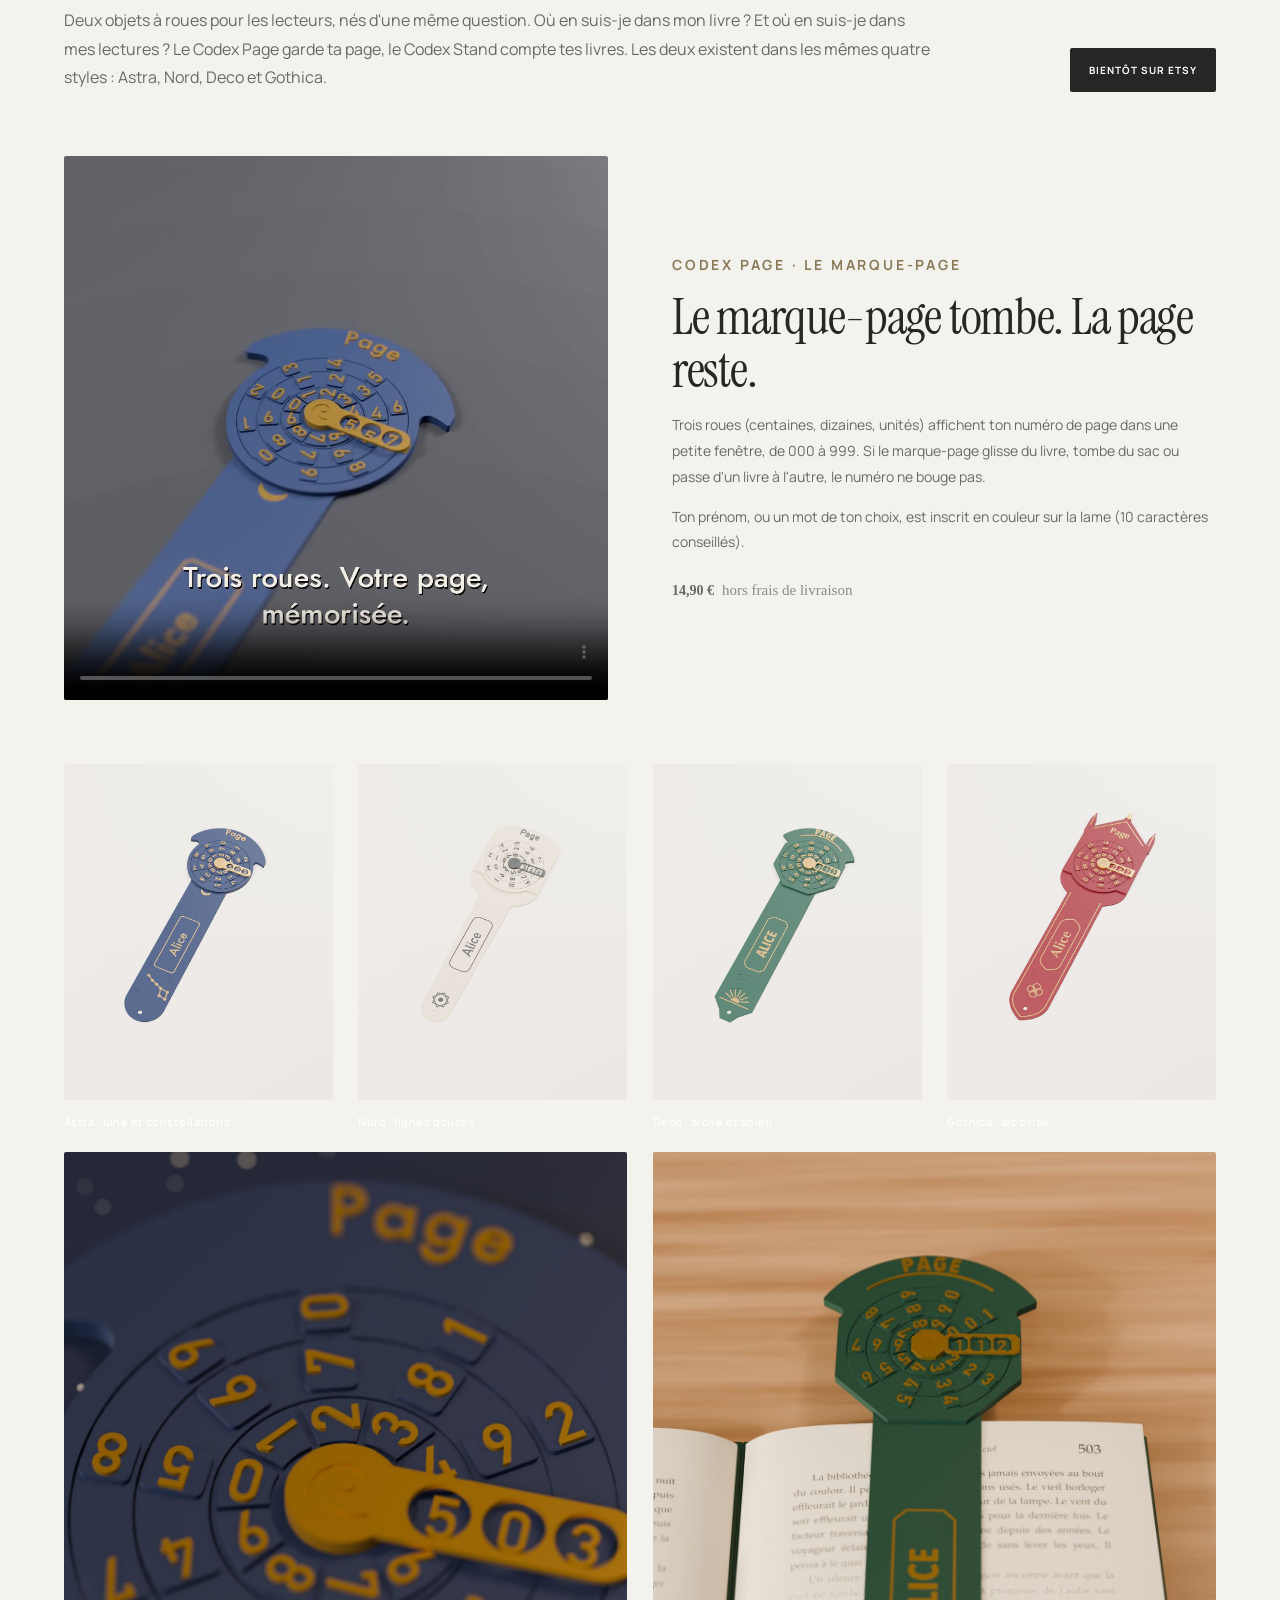
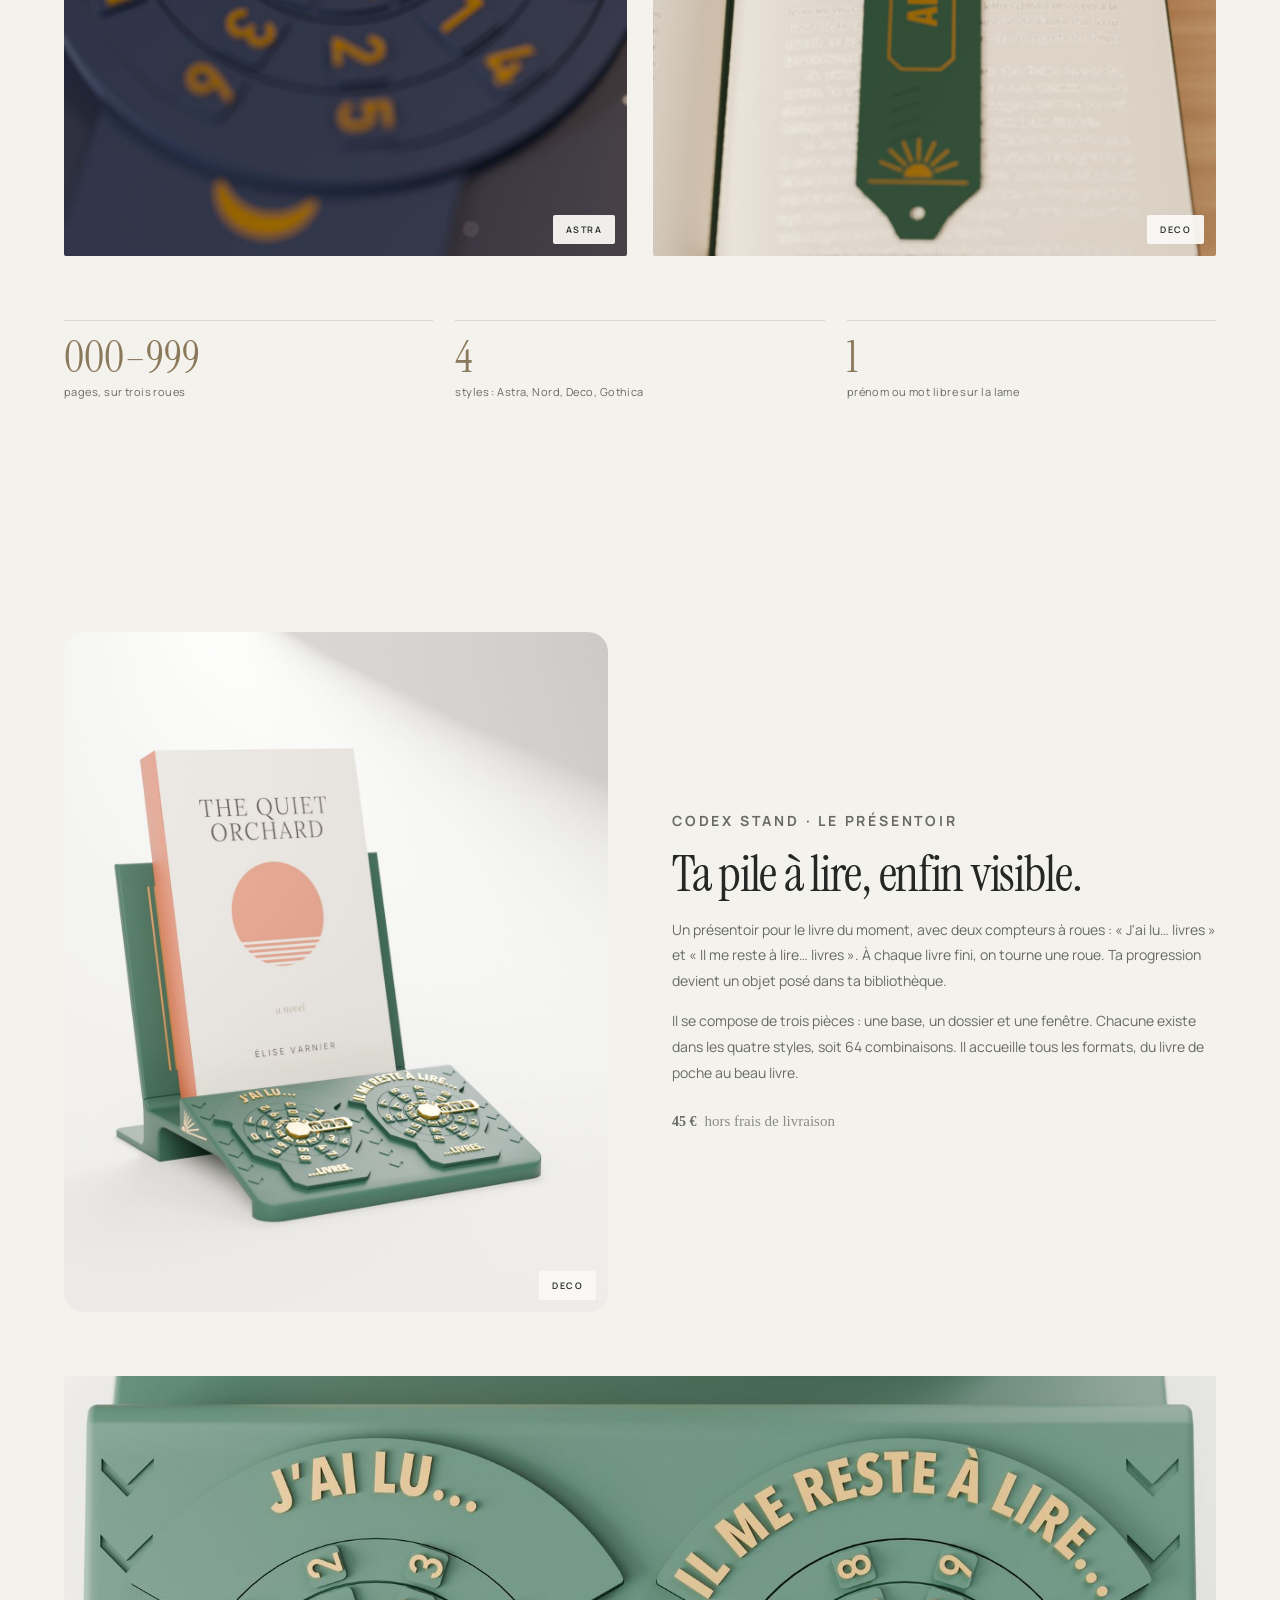
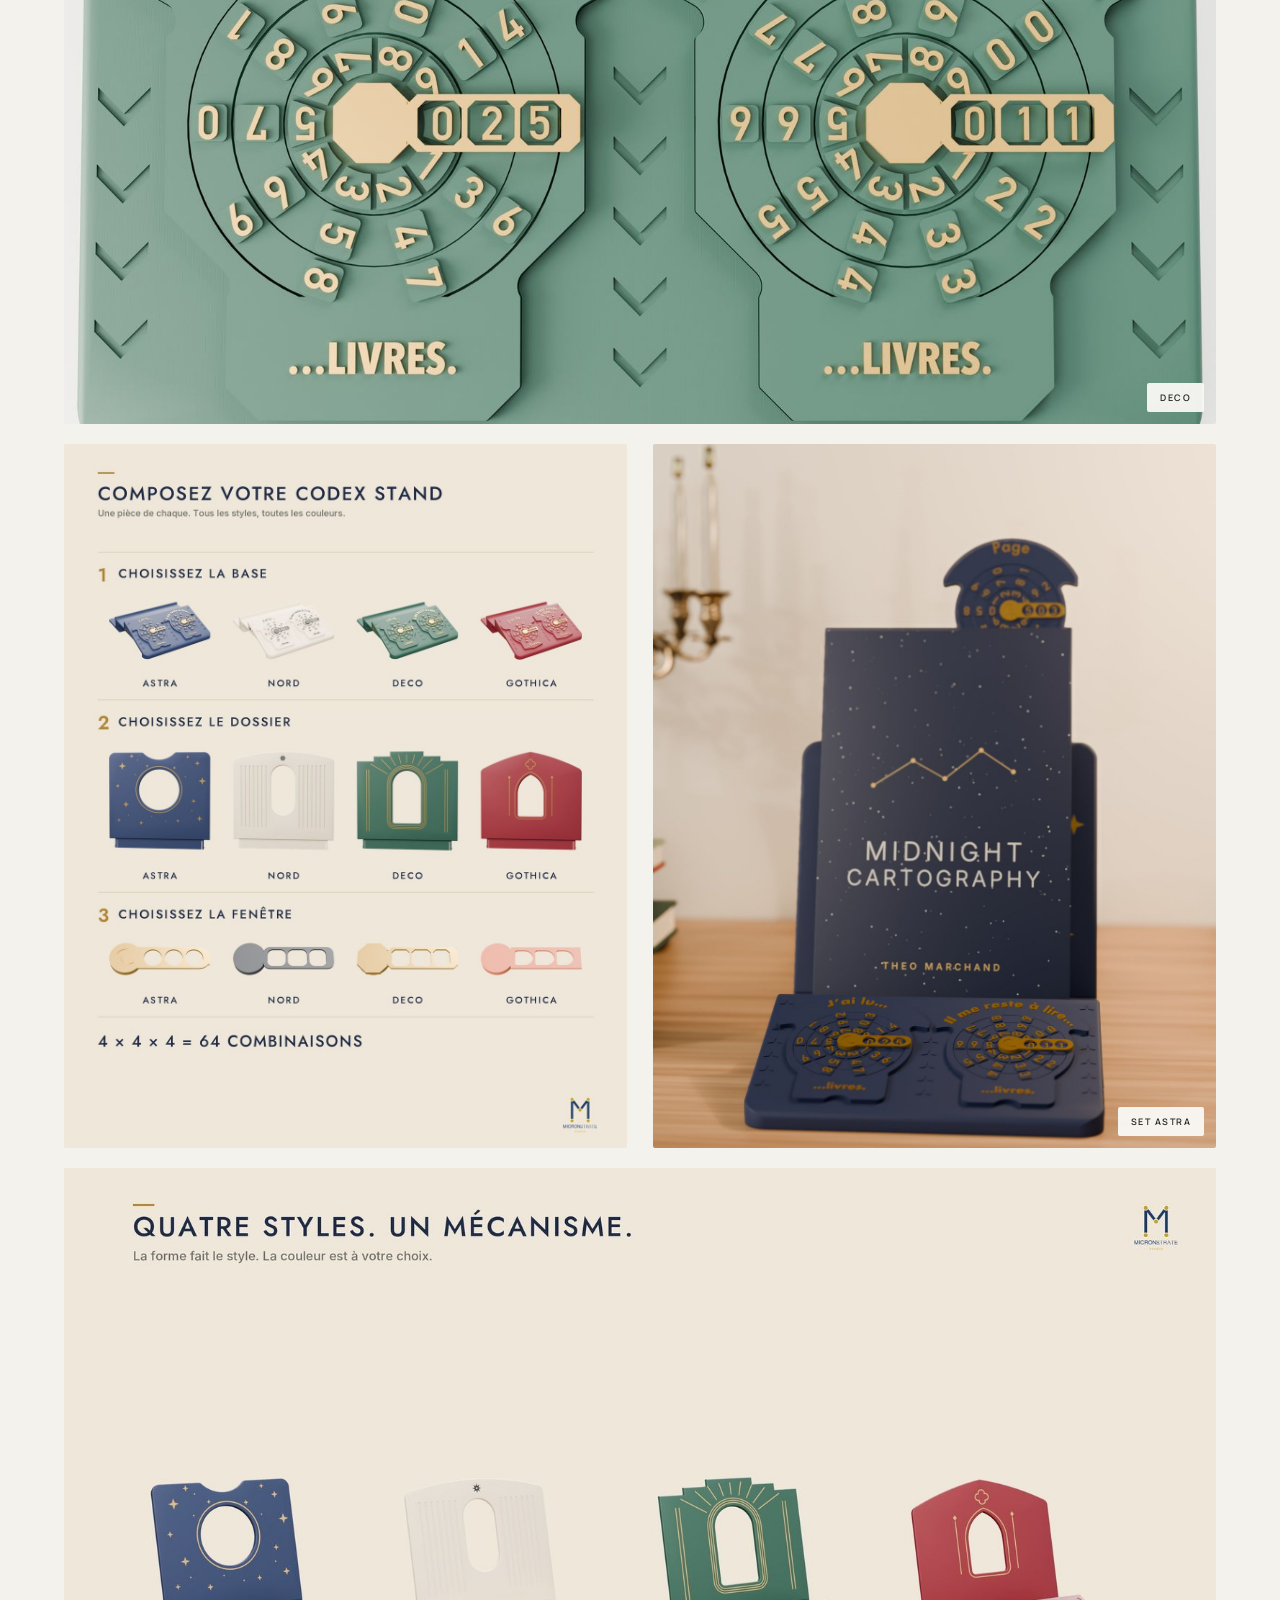
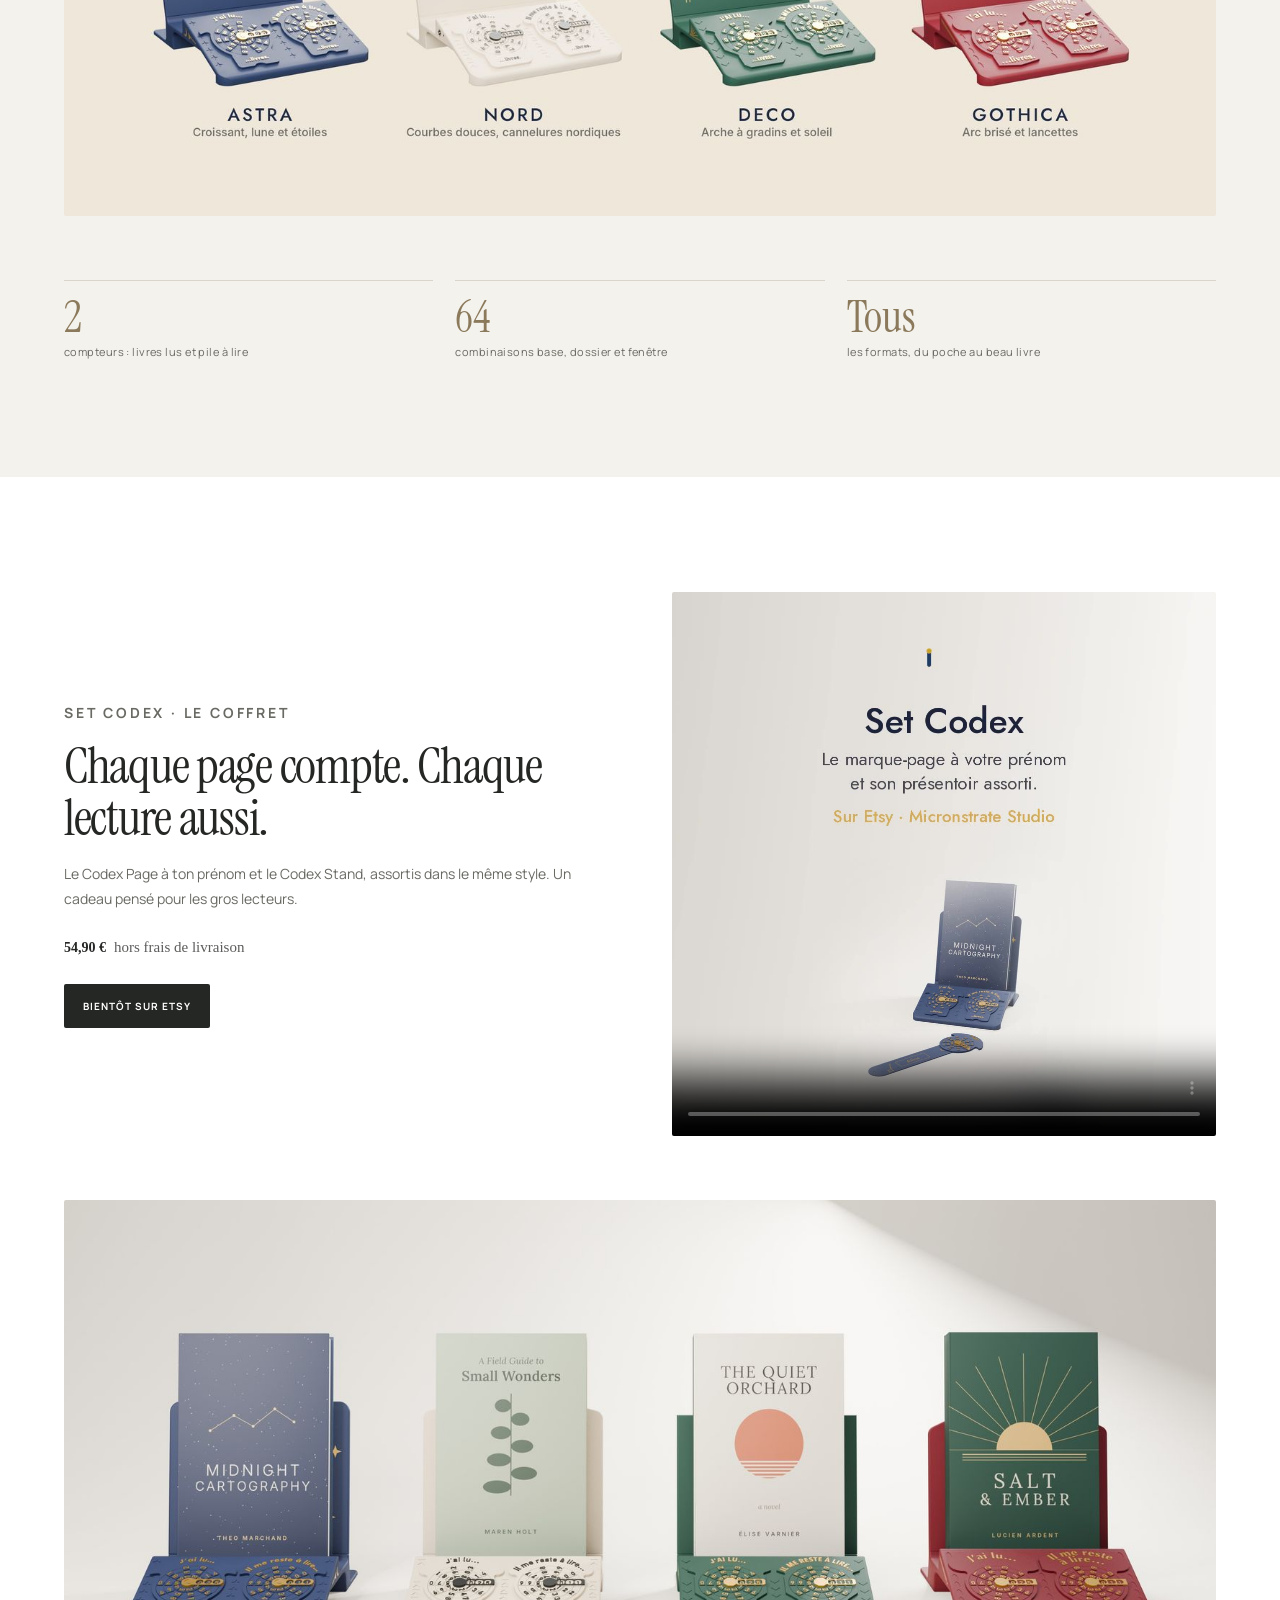
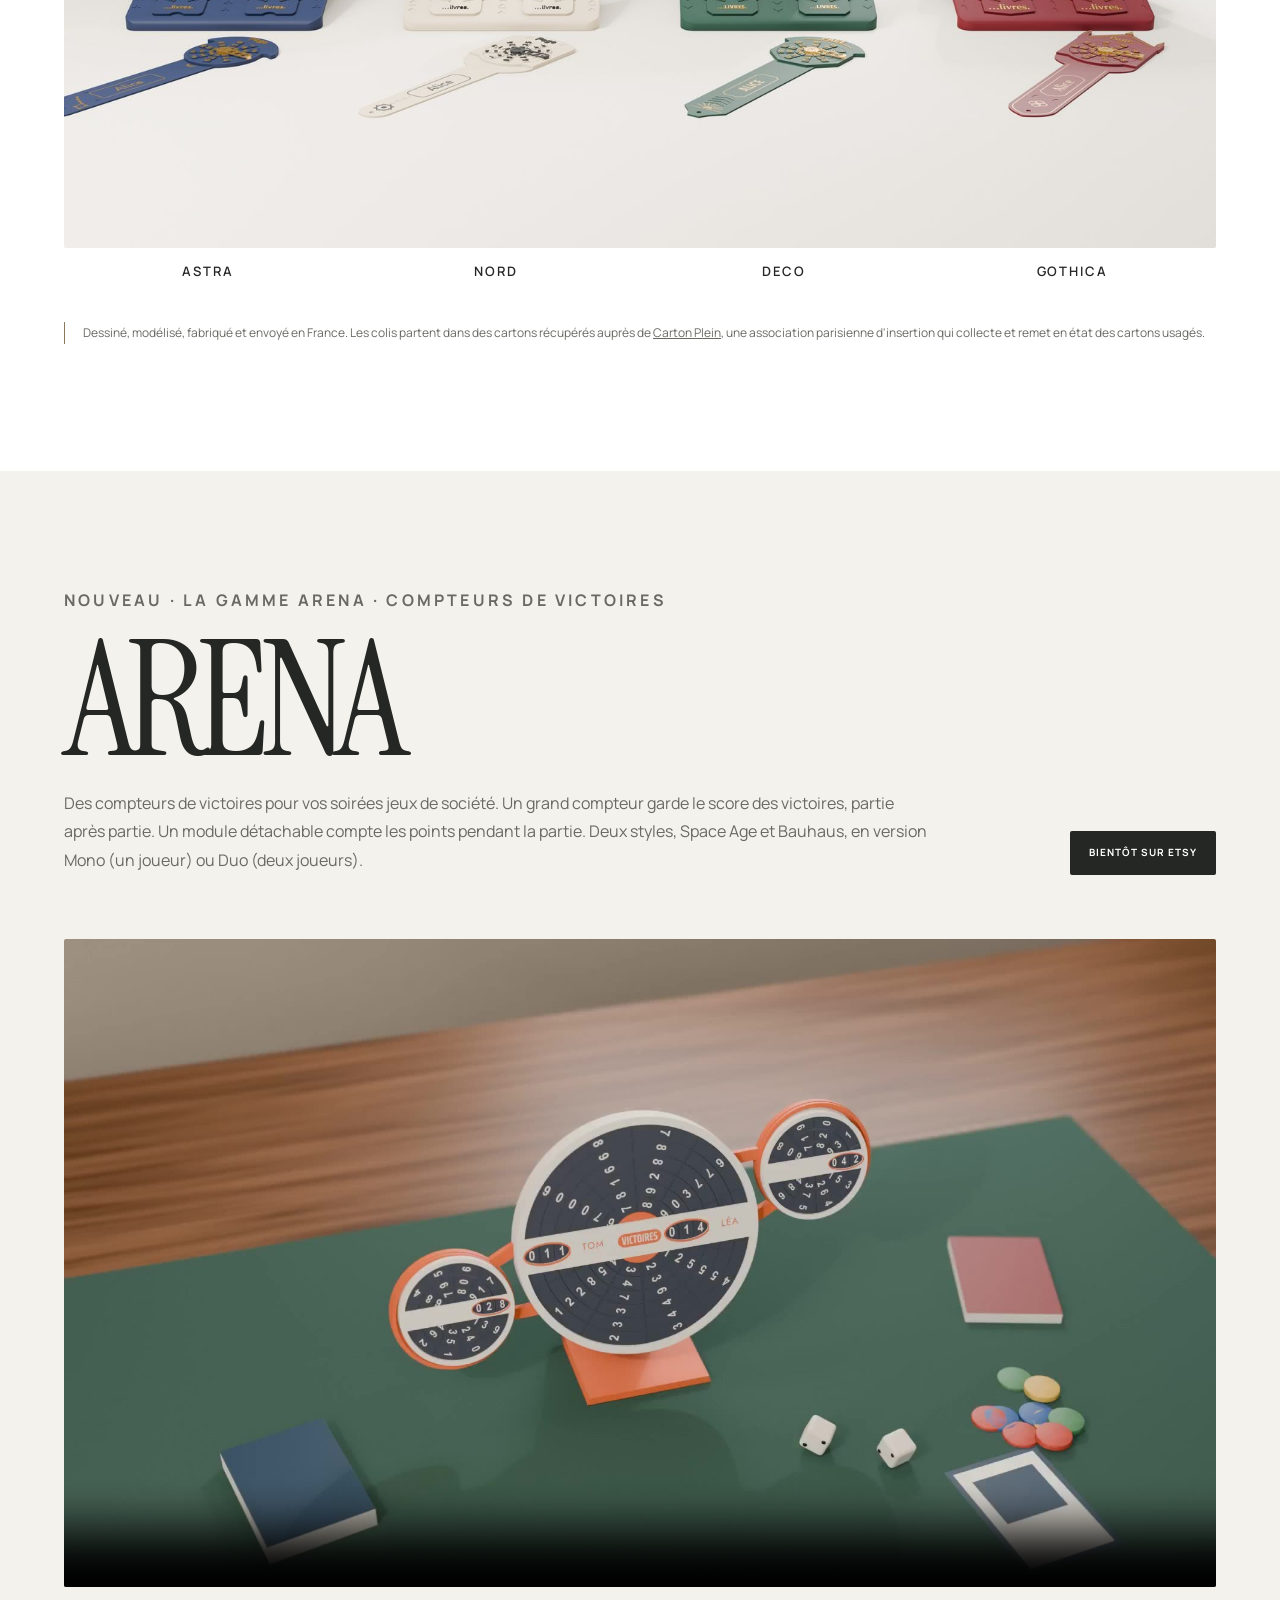
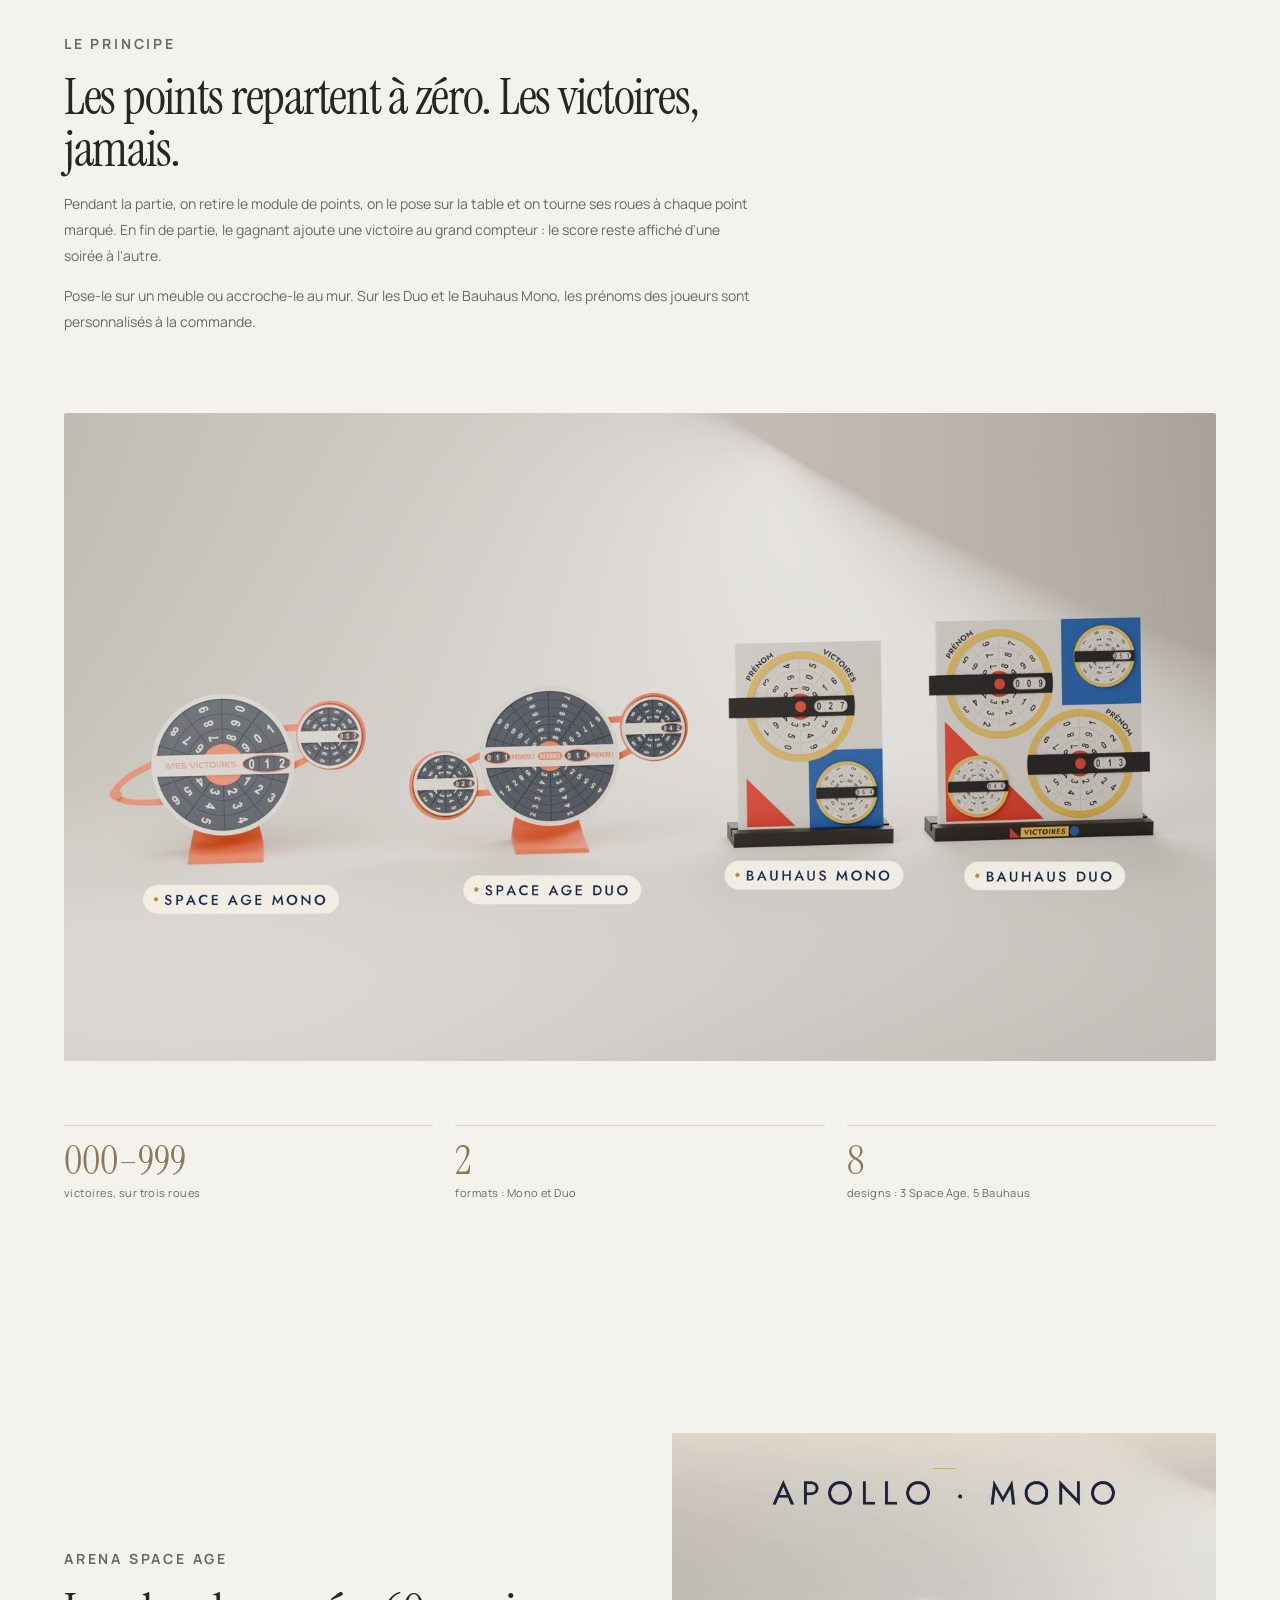
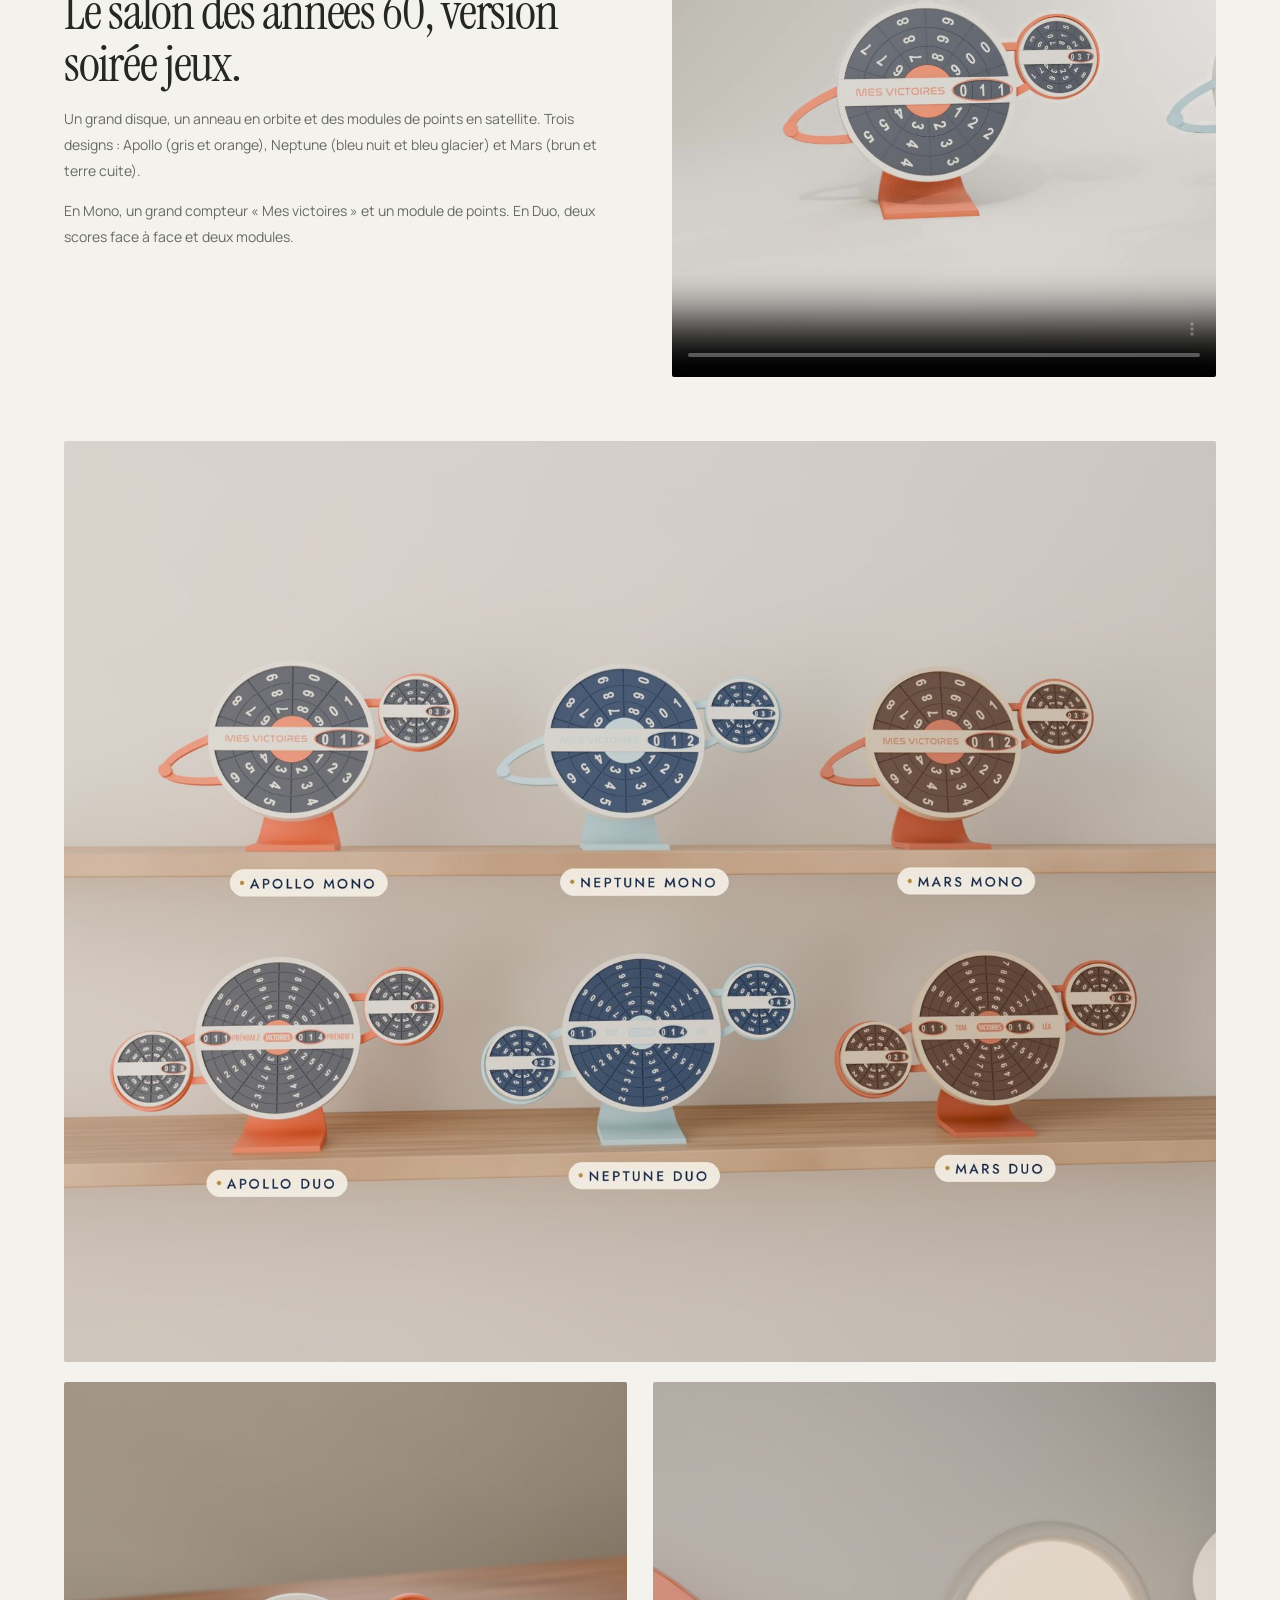
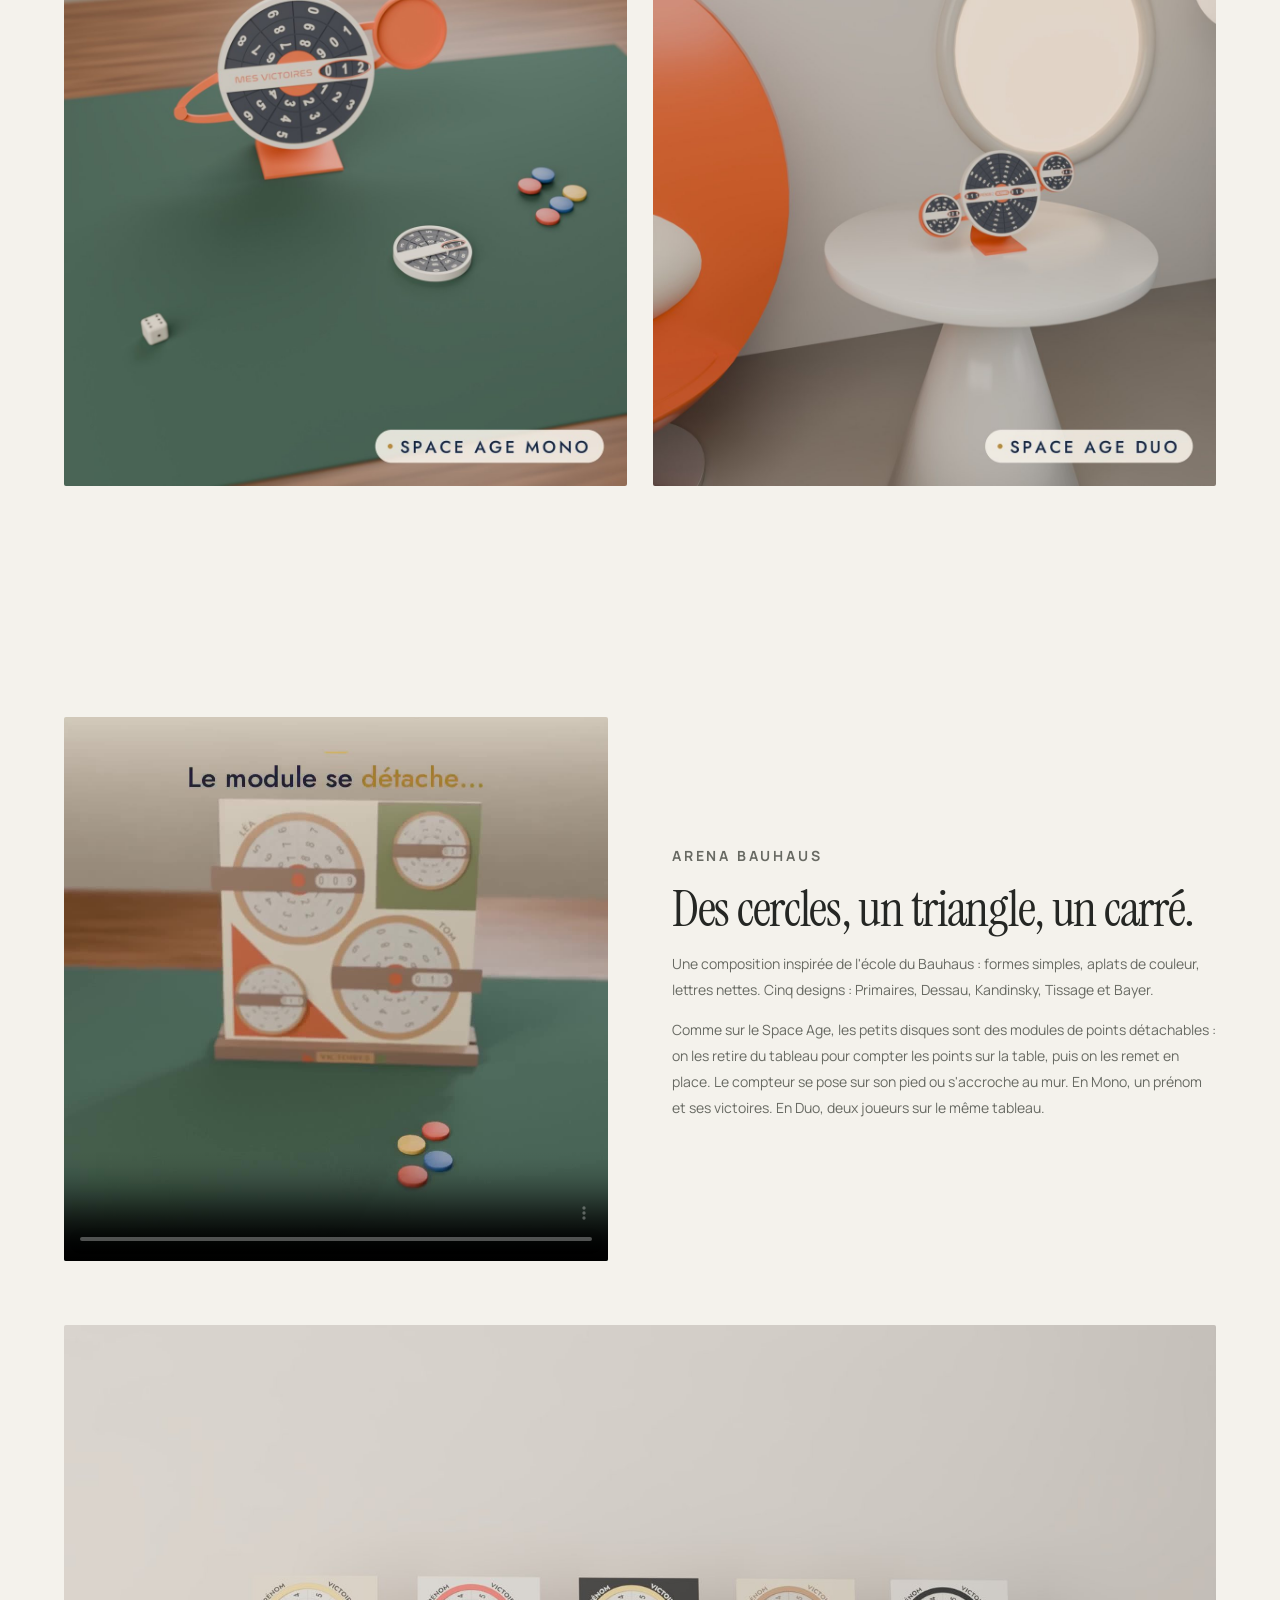
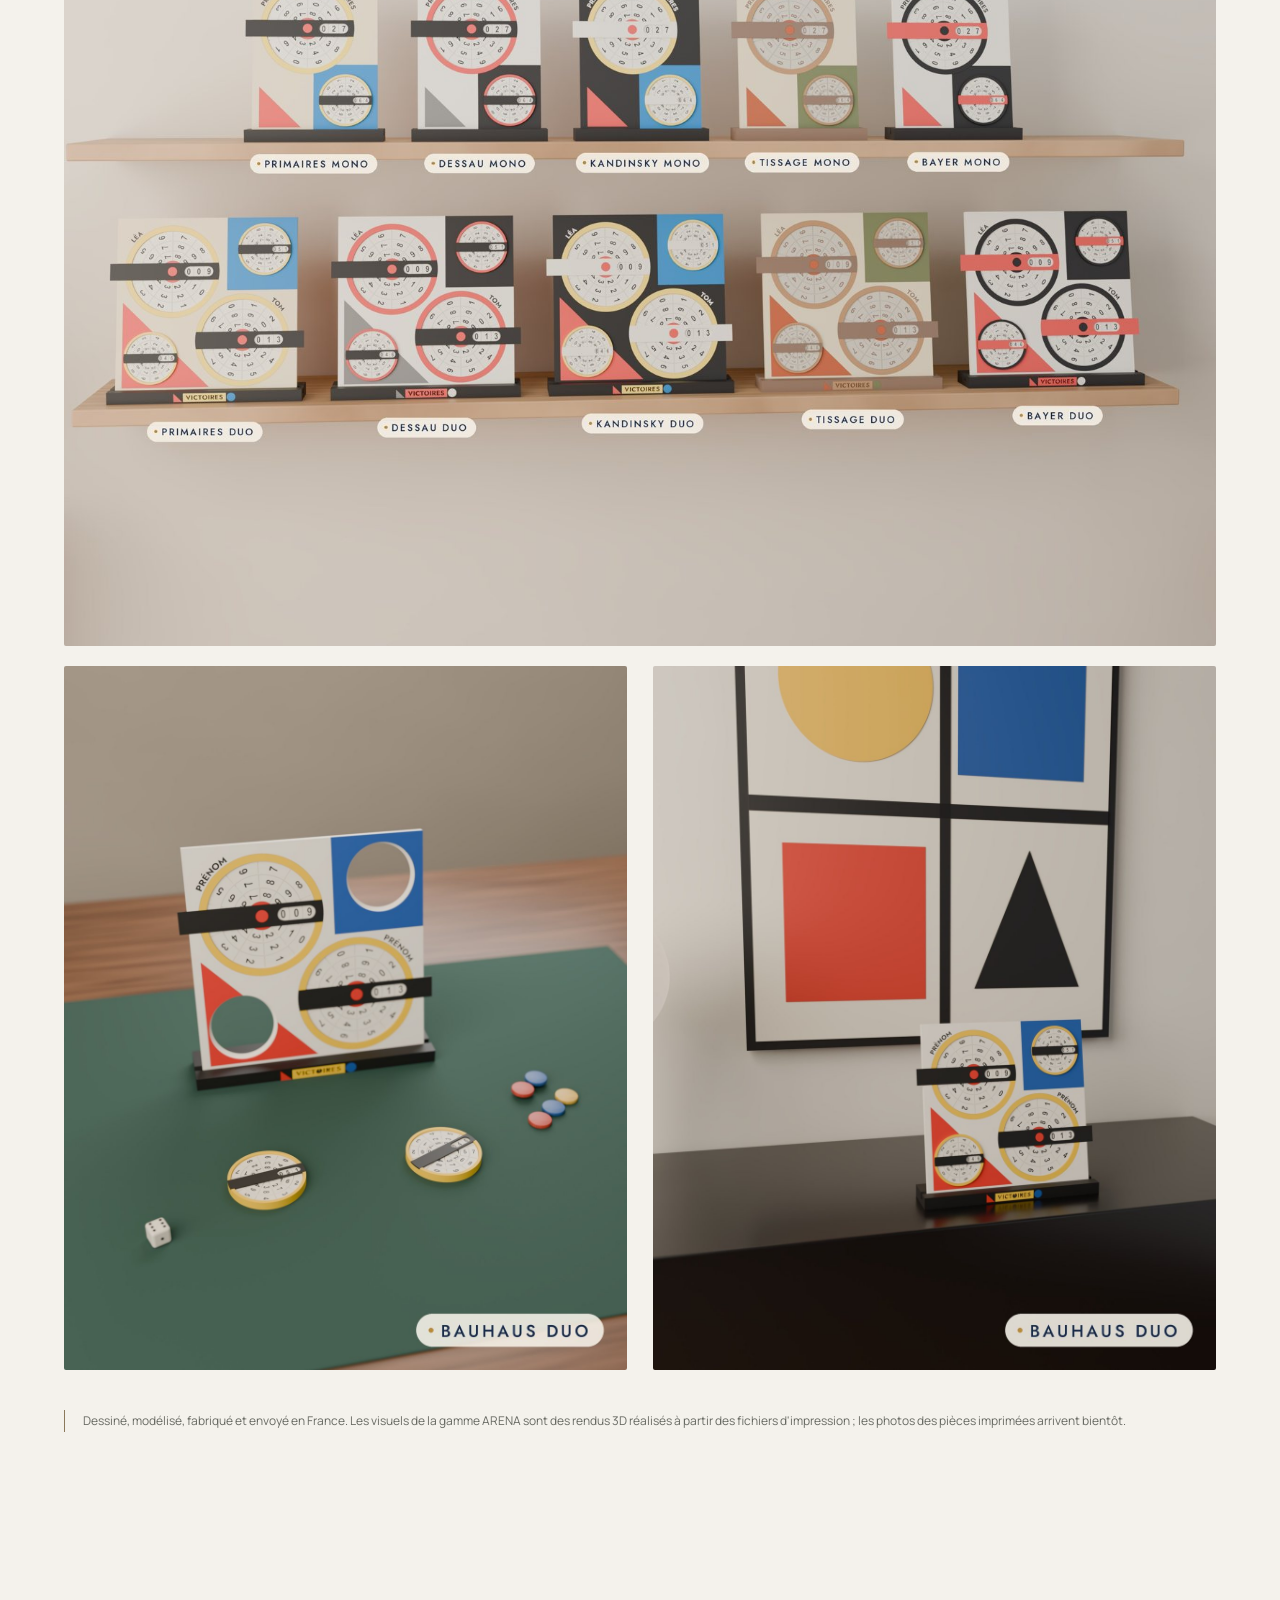
==== commit 829cee03: "Apply editorial typography and stylesheet" ====
--- a/index.html
+++ b/index.html
@@ -13,7 +13,7 @@
 <link rel="icon" href="favicon.svg" type="image/svg+xml">
 <link rel="preconnect" href="https://fonts.googleapis.com">
 <link rel="preconnect" href="https://fonts.gstatic.com" crossorigin>
-<link rel="stylesheet" href="https://fonts.googleapis.com/css2?family=Doto:wght@900&family=Inter:wght@400;500;600;700&display=swap">
+<link rel="stylesheet" href="https://fonts.googleapis.com/css2?family=Doto:wght@900&family=Instrument+Serif:ital@0;1&family=Manrope:wght@400;500;600;700;800&display=swap">
 <style>
 :root{--navy:#1c3c66;--ink:#16233a;--gold:#c9a227;--gold-ink:#8a6d12;--cream:#f6f4ef;--sand:#efeadf;--red:#c8141f;--muted:#3b4456}
 *{box-sizing:border-box}
@@ -163,6 +163,7 @@
 .tess-sq{width:100%;max-width:560px;aspect-ratio:1/1;object-fit:cover;border-radius:20px}
 @media (max-width:860px){.vrow,.step,.duo{grid-template-columns:1fr}.step:nth-child(even) .step-img{order:0}}
 </style>
+<link rel="stylesheet" href="css/editorial.css">
 </head>
 <body>
 
--- a/css/editorial.css
+++ b/css/editorial.css
@@ -0,0 +1,144 @@
+/* Micronstrate Studio — direction éditoriale / minimalisme architectural
+   Couche de présentation indépendante : le contenu et les médias d'origine sont conservés. */
+:root{
+  --paper:#F4F2EC;
+  --paper-light:#FAF9F6;
+  --stone:#E7E3DA;
+  --ink:#252724;
+  --muted:#686A63;
+  --accent:#8B795B;
+  --line:#D9D5CC;
+  --navy:var(--ink);
+  --gold:var(--accent);
+  --gold-ink:var(--accent);
+  --cream:var(--paper);
+  --sand:var(--stone);
+  --red:var(--paper);
+  --serif:"Instrument Serif",Georgia,serif;
+  --sans:"Manrope",Inter,system-ui,sans-serif;
+}
+html{scroll-behavior:smooth;scroll-padding-top:88px}
+body{background:var(--paper);color:var(--ink);font-family:var(--sans);font-size:15px;line-height:1.7;-webkit-font-smoothing:antialiased}
+a{color:inherit}
+.wrap{max-width:1380px;padding-left:clamp(22px,5vw,76px);padding-right:clamp(22px,5vw,76px)}
+h1,h2,h3{font-family:var(--serif);font-weight:400;letter-spacing:-.025em}
+.serif{font-family:var(--serif);font-weight:400}
+.eyebrow{font-family:var(--sans);font-size:10px;font-weight:700;letter-spacing:.2em;color:var(--accent)}
+/* Navigation */
+header{background:rgba(244,242,236,.94);backdrop-filter:blur(16px);border-bottom:1px solid var(--line)}
+.hdr{min-height:76px;padding-top:12px!important;padding-bottom:12px!important}
+.brand{color:var(--ink);font-size:12px;letter-spacing:.2em;font-weight:800}
+.brand svg{width:29px;height:29px}
+.brand svg path{stroke:var(--ink)!important}
+.brand svg g{fill:var(--accent)!important}
+nav{gap:clamp(2px,1vw,16px)}
+nav a{padding:9px 7px;color:var(--muted);font-size:10px;font-weight:700;letter-spacing:.09em;text-transform:uppercase;transition:color .2s}
+nav a:hover{color:var(--ink);text-decoration:none}
+@media(max-width:760px){
+ .hdr{align-items:flex-start;gap:8px;flex-direction:column}
+ .brand span{display:inline!important}
+ nav{width:100%;overflow-x:auto;flex-wrap:nowrap;padding-bottom:3px}
+ nav a{white-space:nowrap;font-size:9px}
+ nav a.hide-sm{display:block}
+}
+/* Hero */
+.hero{padding-top:clamp(24px,4vw,58px);padding-bottom:clamp(76px,10vw,140px);gap:clamp(28px,5vw,64px)}
+.hero-media{overflow:hidden;background:var(--stone)}
+.hero-video{aspect-ratio:16/8.5;object-fit:cover;border-radius:0;box-shadow:none}
+.sound-btn{right:18px;bottom:18px;border-radius:2px;background:rgba(37,39,36,.78);font-size:11px;letter-spacing:.04em}
+.hero-txt{grid-template-columns:1.15fr .75fr;gap:clamp(28px,6vw,100px);align-items:end}
+.hero-title{align-items:flex-end;gap:clamp(18px,3vw,40px)}
+.hero-title svg{width:86px!important;max-height:110px}
+.hero-title svg path{stroke:var(--ink)!important}
+.hero-title svg .ms-dot circle:last-child{fill:var(--accent)!important}
+.hero-title svg text{fill:var(--ink)!important}
+.hero h1{max-width:720px;font-family:var(--serif);font-size:clamp(48px,7.4vw,104px);font-weight:400;line-height:.94;letter-spacing:-.045em}
+.hero-side{gap:24px;max-width:440px}
+.hero p{font-size:15px;line-height:1.8;color:var(--muted)}
+.cta{gap:10px}
+.btn{min-height:44px;padding:0 19px;border-radius:2px;font-size:10px;letter-spacing:.1em;text-transform:uppercase;font-weight:700}
+.btn-main{background:var(--ink);color:#fff}
+.btn-main:hover{background:var(--accent)}
+.btn-line{border:1px solid var(--ink);color:var(--ink)}
+.btn-line:hover{background:var(--ink);color:#fff}
+.btn-white{background:var(--ink);color:#fff!important}
+@media(max-width:860px){
+ .hero{padding-top:18px}
+ .hero-txt{grid-template-columns:1fr;gap:24px}
+ .hero-title{align-items:flex-start;flex-direction:column;gap:16px}
+ .hero-title svg{width:58px!important}
+ .hero h1{font-size:clamp(48px,13vw,76px)}
+ .hero-video{aspect-ratio:4/3}
+}
+/* Sections: une même matière graphique, plutôt que des couleurs de gamme concurrentes */
+section{scroll-margin-top:82px}
+.pad{padding-top:clamp(68px,9vw,124px);padding-bottom:clamp(68px,9vw,124px)}
+.navy,.ink,.red,.sand,.cream2,.w-white{background:var(--paper)!important;color:var(--ink)!important}
+.navy .eyebrow,.ink .eyebrow,.red .eyebrow,.cream2 .eyebrow{color:var(--accent)!important}
+.navy .lead p,.ink .lead p,.ink .vrow p,.cream2 .lead p,.cream2 .vrow p,.about p,.contact p{color:var(--muted)!important}
+.navy .stats div,.ink .stats div,.cream2 .stats div{border-top-color:var(--line)!important}
+.navy .stats .big2,.cream2 .stats .big2,.ink .stats .big2{color:var(--accent)!important;font-family:var(--serif);font-weight:400}
+.head-row{margin-bottom:clamp(30px,5vw,64px);gap:28px}
+.head-row .lead{max-width:58em;gap:18px}
+.big{font-family:var(--serif);font-size:clamp(76px,13vw,160px);font-weight:400;line-height:.86;letter-spacing:-.055em}
+.arena-title{font-family:var(--serif);font-size:clamp(76px,13vw,160px);font-weight:400;letter-spacing:-.055em;line-height:.86}
+.lead p{font-size:16px;line-height:1.8;max-width:62em}
+.lead p:not(.eyebrow){color:var(--muted)}
+/* Images et vidéos */
+figure{gap:13px}
+figure img,.split img,.duo img,.step img,.wide,.pages-video,.sq-video,.tess-sq,.video{border-radius:2px;box-shadow:none}
+figure img{aspect-ratio:4/5;object-fit:cover}
+figcaption{font-size:11px;font-weight:600;letter-spacing:.04em;color:var(--muted)}
+.grid3,.grid4,.cards{gap:clamp(12px,2vw,26px)}
+.duo,.duo32{gap:clamp(12px,2vw,26px)}
+.vrow{gap:clamp(24px,5vw,72px);margin-bottom:clamp(32px,5vw,64px)}
+.vrow p,.step p{font-size:14px;line-height:1.85;color:var(--muted)}
+.vrow h3,.step h3{font-family:var(--serif);font-weight:400;font-size:clamp(32px,4vw,54px)!important;line-height:1.02!important;letter-spacing:-.025em}
+.lb::after{right:12px;bottom:12px;border-radius:2px;background:rgba(250,249,246,.94);color:var(--ink);font-size:9px;letter-spacing:.16em}
+.stats{gap:22px;margin-top:clamp(36px,5vw,68px)}
+.stats div{border-top:1px solid var(--line)!important;padding-top:14px}
+.stats .big2,.stats .dots{font-family:var(--serif);font-size:42px;line-height:1.1;font-weight:400;color:var(--ink)}
+.stats div span:last-child{font-size:11px;color:var(--muted);letter-spacing:.04em}
+/* Palette des anciennes sections rouges / sombres */
+.red .eyebrow,.dark .eyebrow{color:var(--accent)!important}
+.dark{background:var(--ink)!important;color:var(--paper)!important;text-align:left}
+.dark .eyebrow{color:#C8B99B!important}
+.dark p{color:#D8D6CF;font-size:15px;line-height:1.8}
+.dark .col{align-items:flex-start;text-align:left}
+.dark .big{font-size:clamp(70px,11vw,130px)}
+/* Cartes et étapes de conception */
+.card{background:var(--paper-light);border:1px solid var(--line);border-radius:2px;padding:clamp(20px,3vw,34px);box-shadow:none}
+.card .tag{border-radius:0;background:var(--stone);color:var(--accent);font-size:9px;letter-spacing:.16em}
+.card h3{font-family:var(--serif);font-size:28px;font-weight:400}
+.card p{font-size:13px;line-height:1.8;color:var(--muted)}
+.steps{gap:clamp(42px,7vw,88px)}
+.step{gap:clamp(22px,5vw,72px)}
+.step .num{font-family:var(--serif);font-size:54px;font-weight:400;color:var(--accent)}
+.note{border-left:1px solid var(--accent);font-size:12px;line-height:1.8;color:var(--muted);padding-left:18px}
+.chips{gap:8px}
+.chips span{border:1px solid var(--line);border-radius:0;background:transparent;padding:7px 11px;font-size:10px;color:var(--muted)}
+/* Contact et pied de page */
+.links{gap:0;border-top:1px solid var(--line)}
+.links a{background:transparent;border:0;border-bottom:1px solid var(--line);border-radius:0;padding:20px 4px;color:var(--ink);font-size:14px}
+.links a:hover{border-color:var(--accent);color:var(--accent)}
+.links small{font-size:11px;color:var(--muted)}
+footer{border-top:1px solid var(--line);font-size:11px;color:var(--muted)}
+footer .wrap{padding-top:24px;padding-bottom:24px}
+footer a{color:var(--ink)}
+/* Accessibilité et mouvement */
+a:focus-visible,button:focus-visible{outline:2px solid var(--accent);outline-offset:4px}
+@media(prefers-reduced-motion:reduce){
+ html{scroll-behavior:auto}
+ *,*::before,*::after{animation-duration:.01ms!important;animation-iteration-count:1!important;transition-duration:.01ms!important}
+}
+@media(max-width:760px){
+ .pad{padding-top:64px;padding-bottom:64px}
+ .head-row{align-items:flex-start}
+ .head-row .btn{align-self:flex-start}
+ .vrow,.step,.duo,.split,.about,.contact{grid-template-columns:1fr}
+ .step:nth-child(even) .step-img{order:0}
+ .stats{grid-template-columns:repeat(2,minmax(0,1fr))}
+ .names4{grid-template-columns:repeat(2,1fr);gap:10px}
+ .hero-title{gap:12px}
+ .hero-side{max-width:none}
+}
